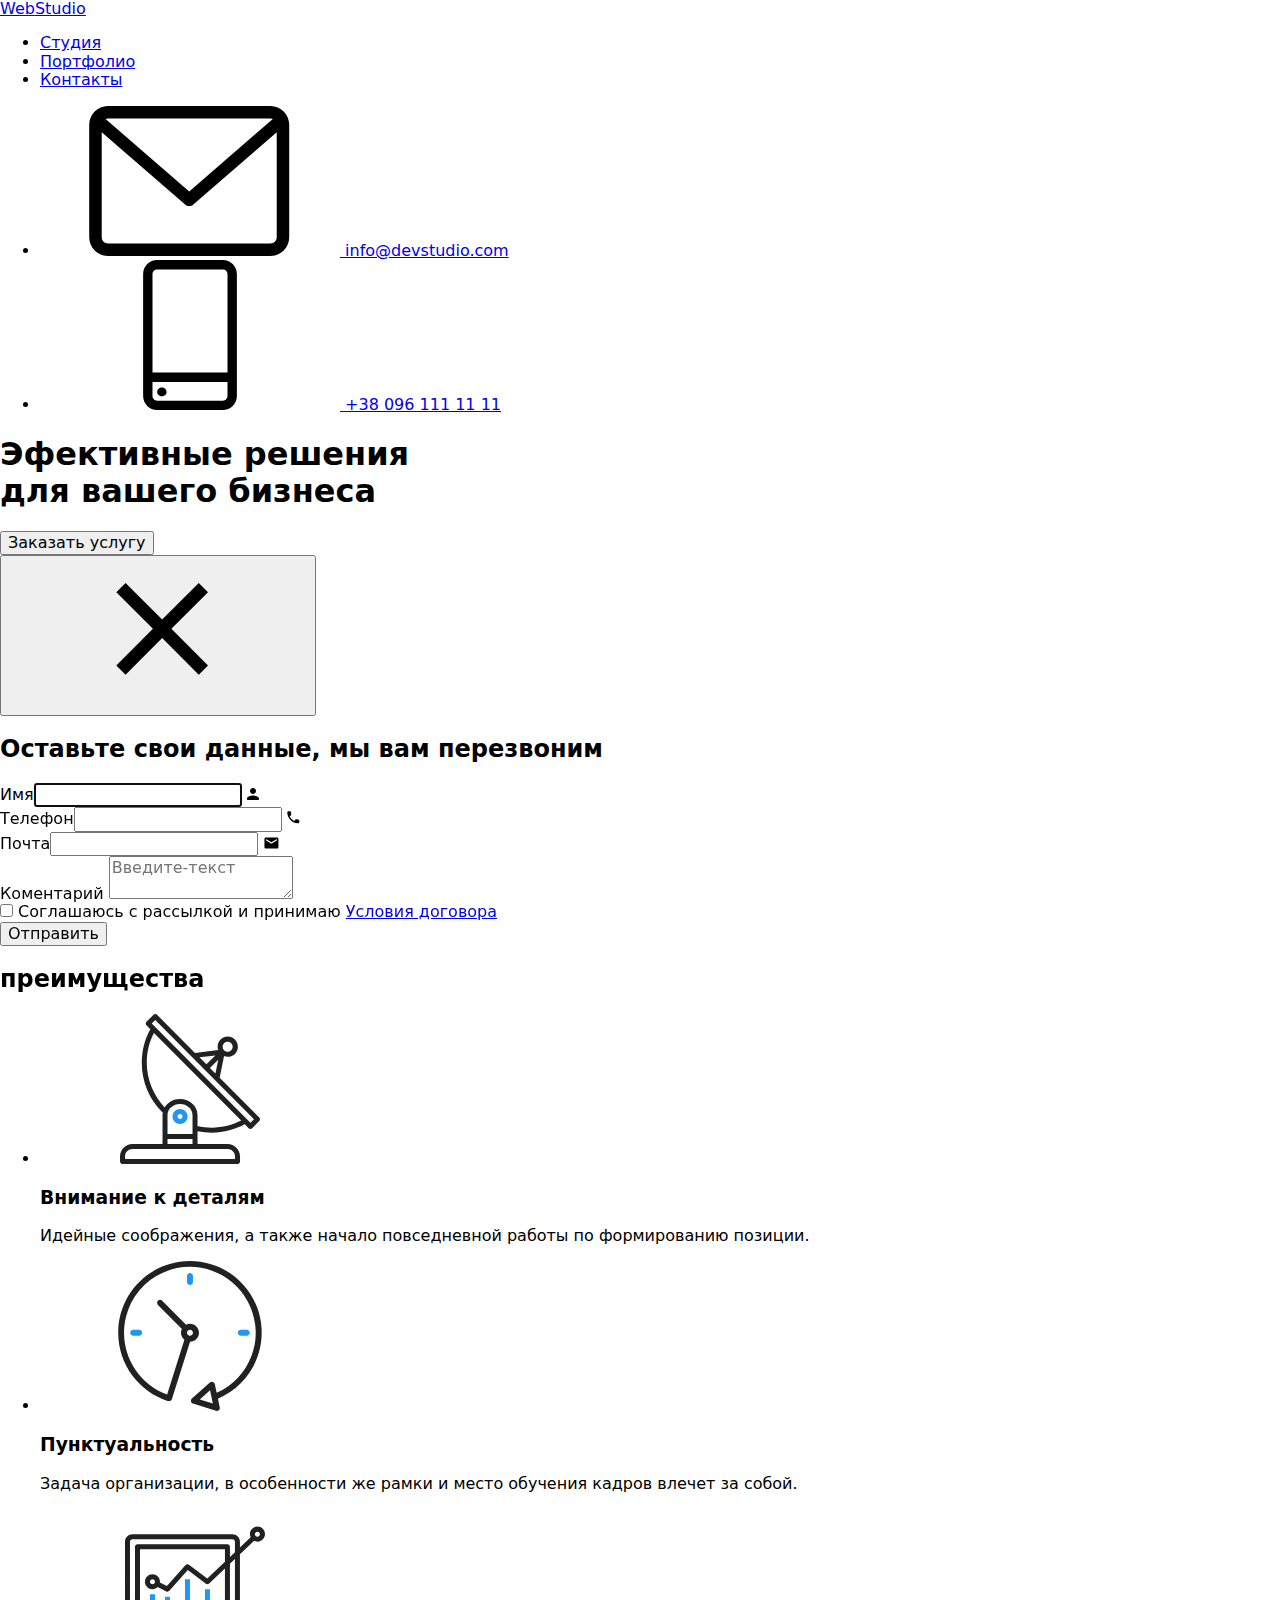
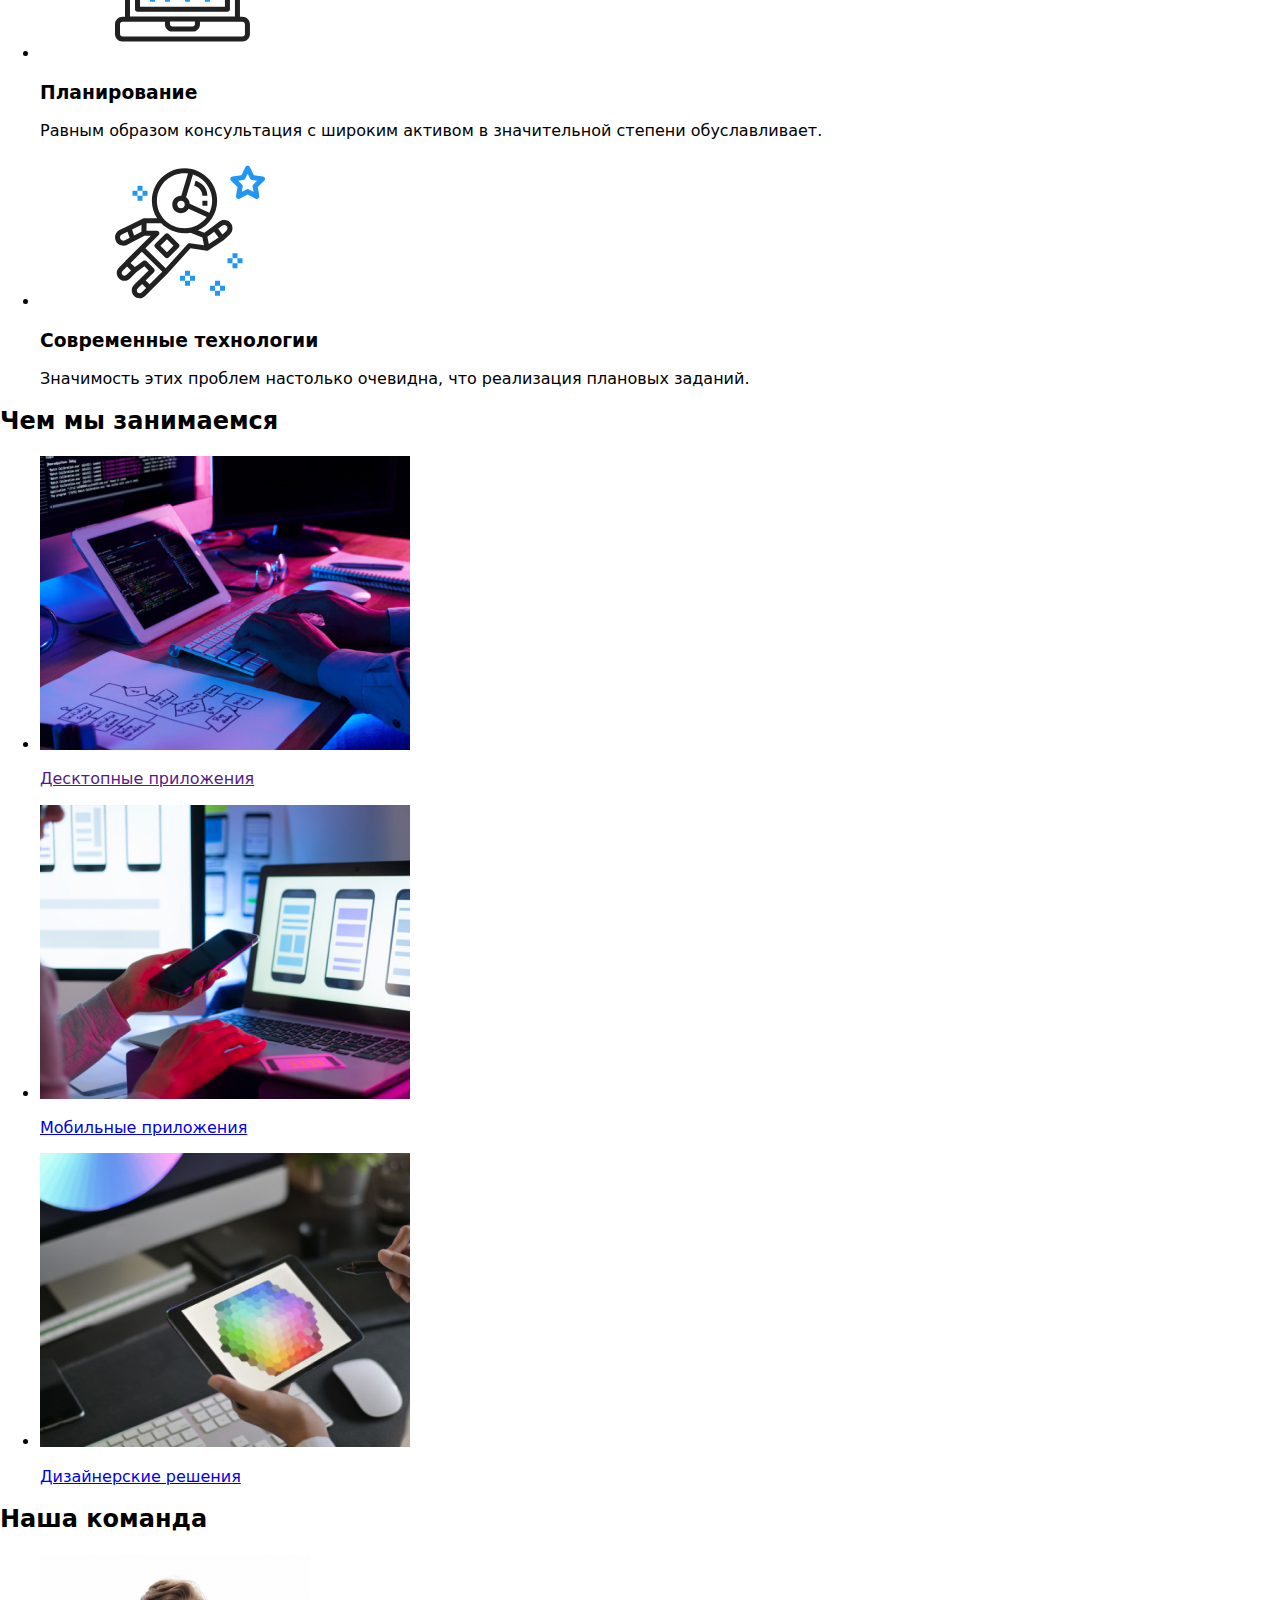
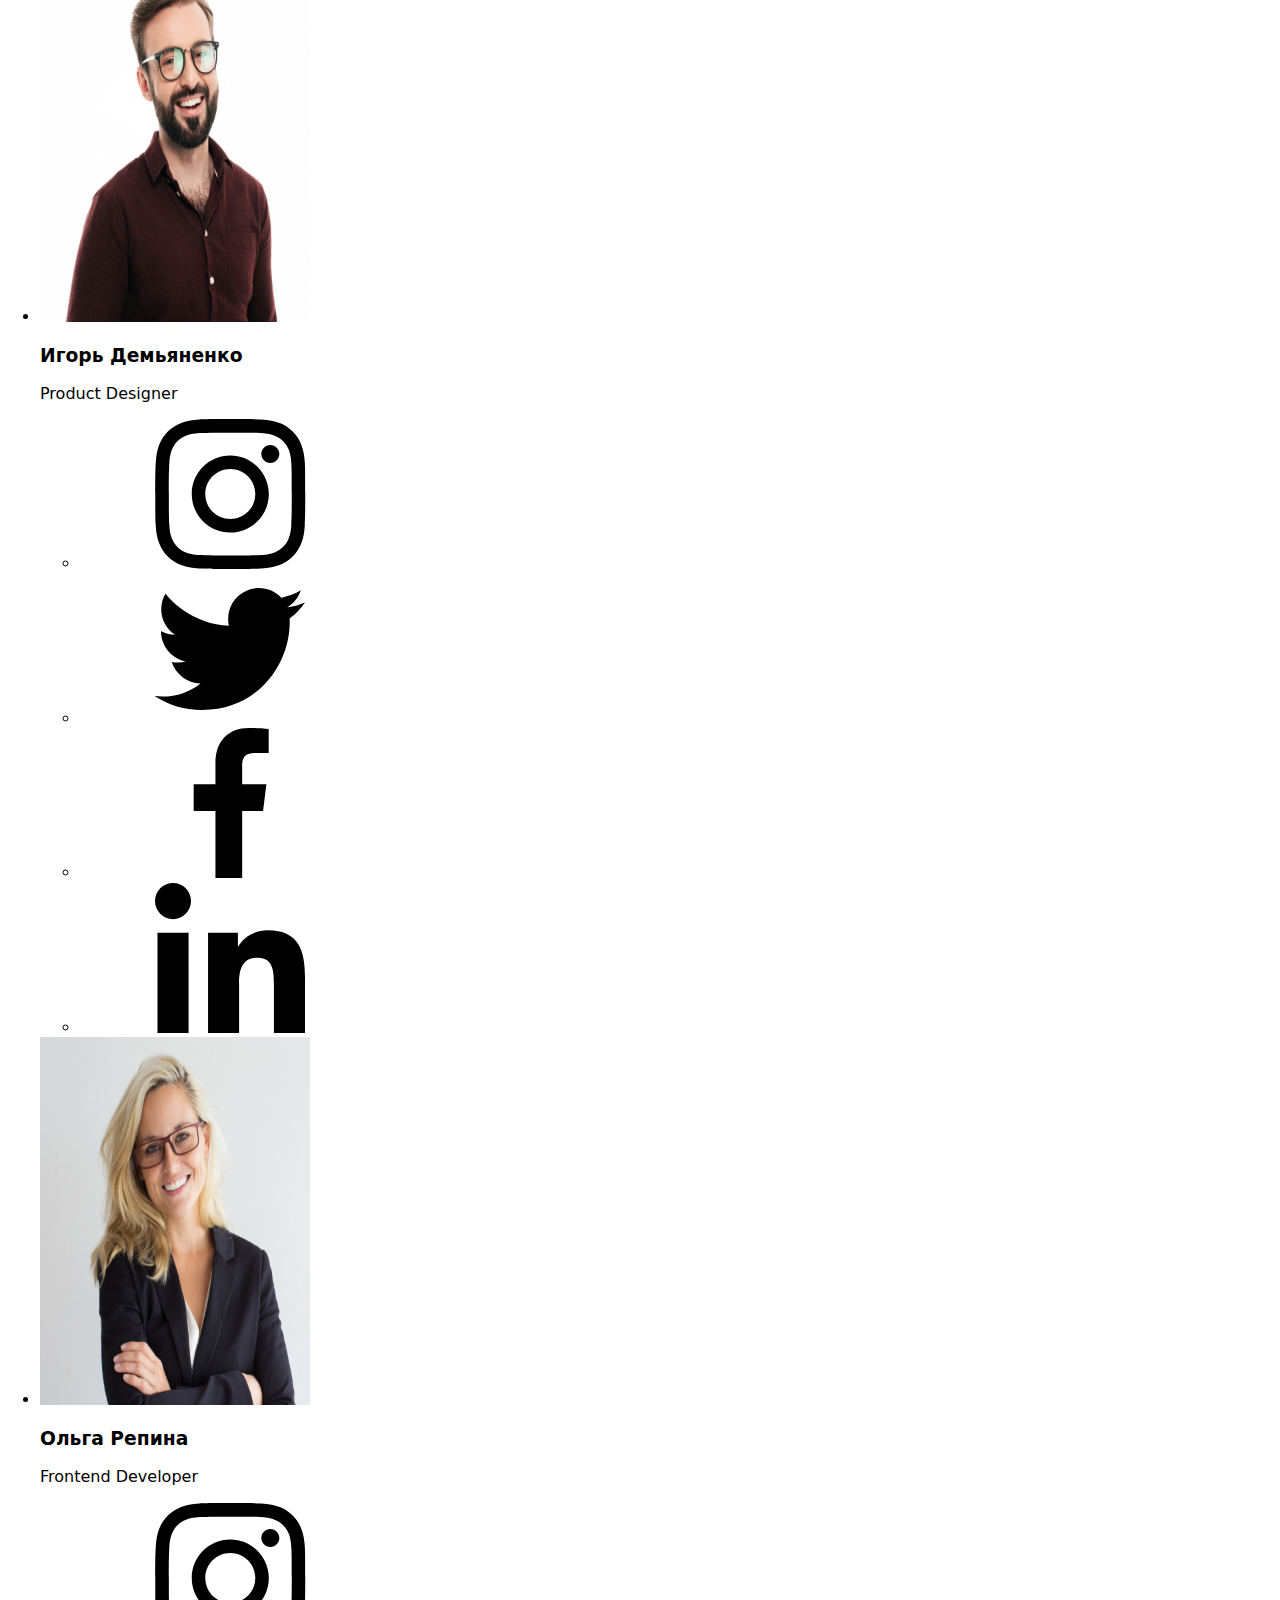
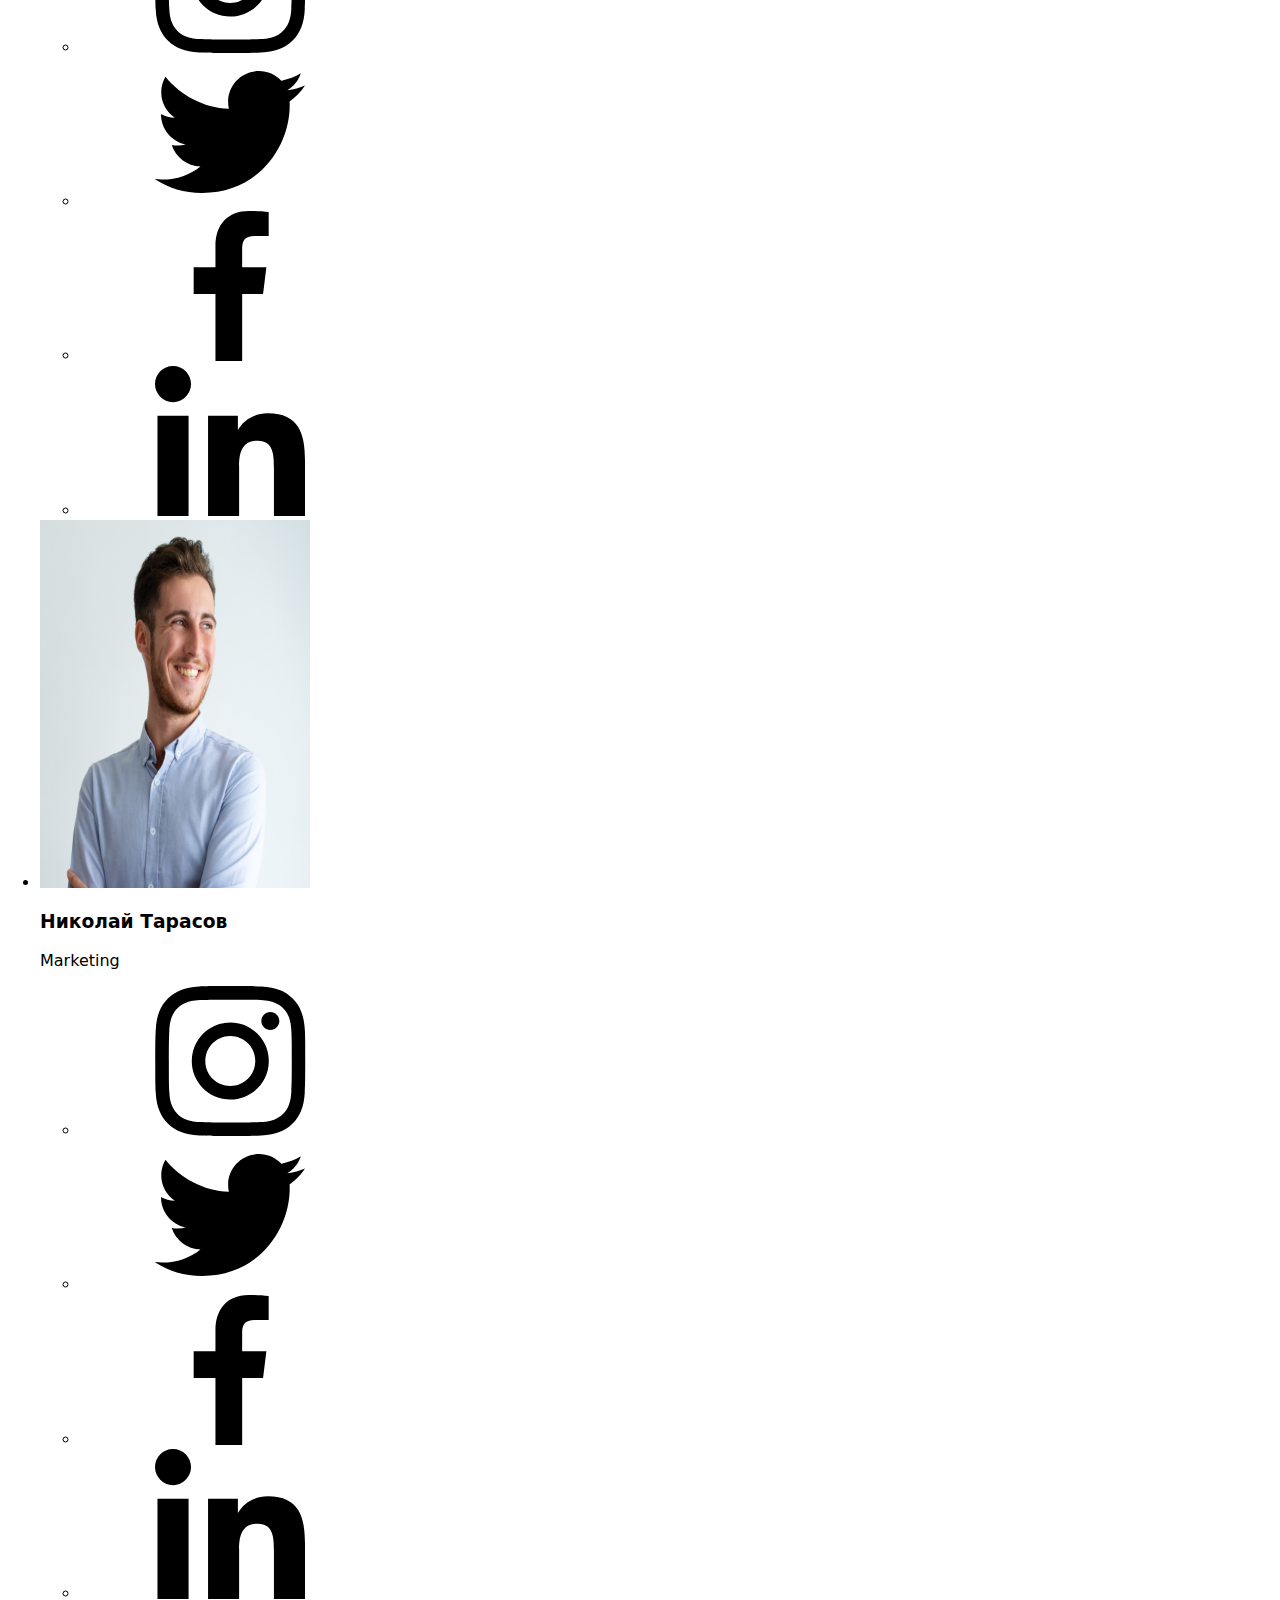
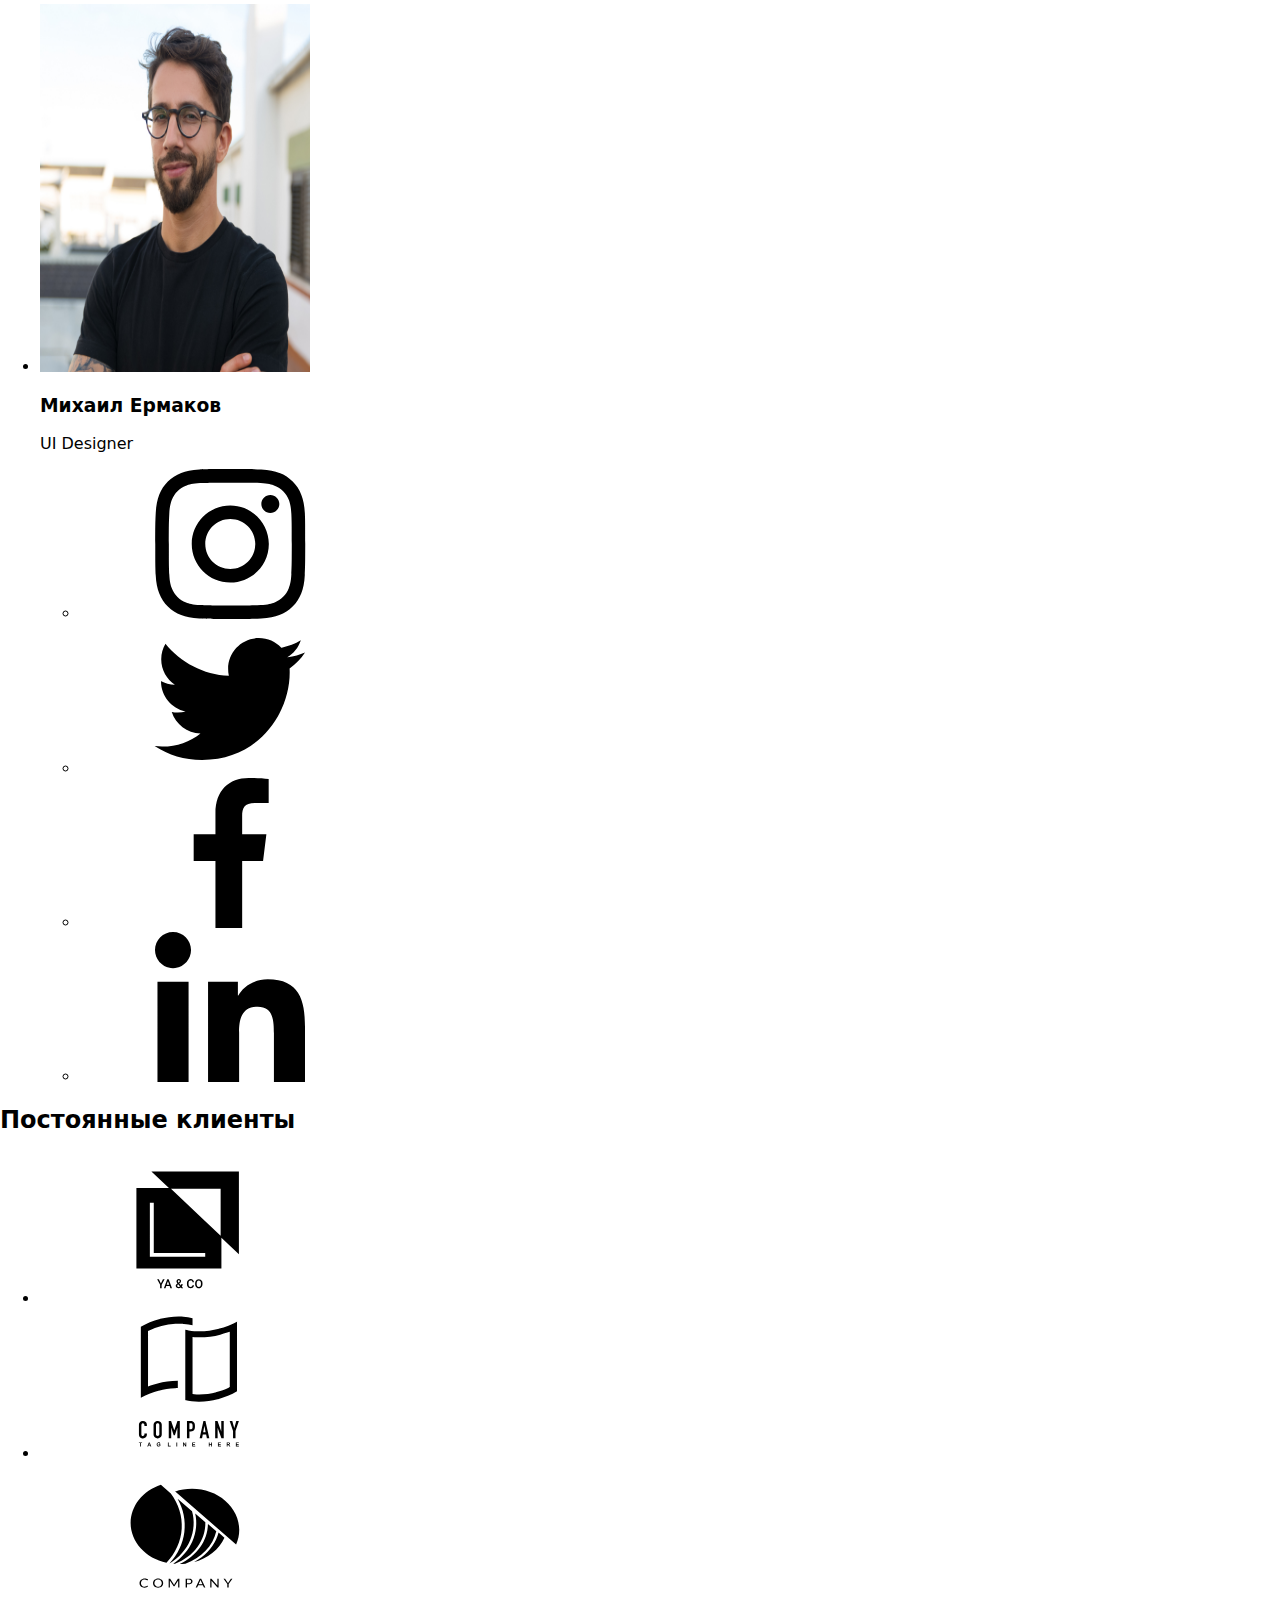
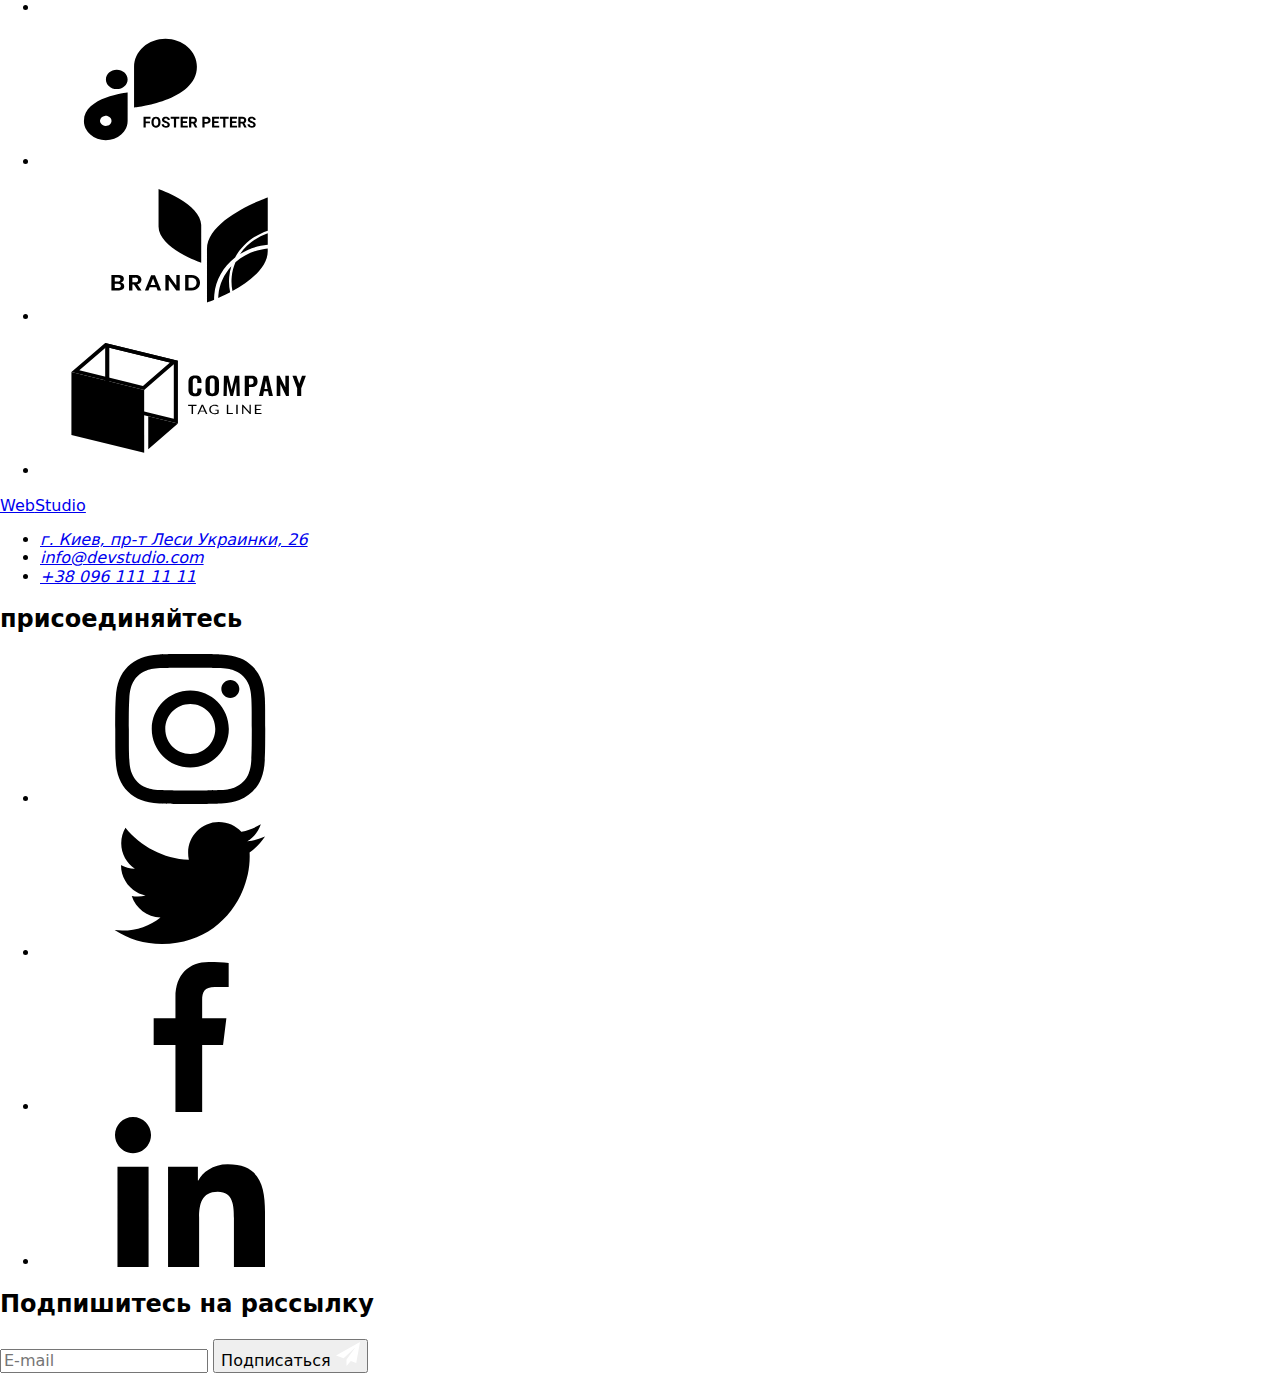
==== index.html @ 93afac83 "1" ====
<!DOCTYPE html>
<html lang="ru">
  <head>
    <meta charset="UTF-8" />
    <meta http-equiv="X-UA-Compatible" content="IE=edge" />
    <meta name="viewport" content="width=device-width, initial-scale=1.0" />
    <title>Document</title>
    <link rel="stylesheet" href="./Normalize/modern-normalize.css" />
    <link rel="preconnect" href="https://fonts.googleapis.com" />
    <link rel="preconnect" href="https://fonts.gstatic.com" crossorigin />
    <link
      href="https://fonts.googleapis.com/css2?family=Raleway&family=Roboto:wght@400;500;700;900&display=swap"
      rel="stylesheet"
    />
    <link rel="preconnect" href="https://fonts.googleapis.com" />
    <link rel="preconnect" href="https://fonts.gstatic.com" crossorigin />
    <link
      href="https://fonts.googleapis.com/css2?family=Raleway:wght@700&display=swap"
      rel="stylesheet"
    />
    <link rel="stylesheet" href="./CSS/nain.css" />
  </head>
  <body class="body">
    <!--golova-->
    <header class="header">
      <div class="container-header">
        <nav class="navigation">
          <a class="logo" href="index.html"
            ><span class="web_color">Web</span
            ><span class="web-color-a">Studio</span></a
          >
         
          <ul class="navig_sait list">
            <li class="head border-a"><a href="./index.html" class="navig-sait current">Студия</a></li>
            <li class="head "><a href="./portfolio.html" class="navig-sait">Портфолио</a></li>
            <li class="head"><a href="#" class="navig-sait">Контакты</a></li>
          </ul>
        
          <ul class="contakts list">
            <div class="mail-phone">
            <li class="contakt">
              <a  href="info@devstudio.com">
                <svg class="head-svg-mail">
                  <use href="./image/symbol-defs-phone-mail.svg#icon-envelope"></use>
                </svg>
                info@devstudio.com</a>
            </li></div>
            <div class="mail-phone">
              <li class="contakt">
              <a href=":tel:+380961111111">
                <svg class="head-svg-phone">
                  <use href="./image/symbol-defs-phone-mail.svg#icon-smartphone"></use>
                </svg>
                +38 096 111 11 11</a>
            </li></div>
          </ul>
        </nav>
      </div>
    </header>
    <main>
      <!--секция с фоновым рисунком-->
      <div class="section-hero">
        <section class="name backraund-image">
          <div class="container-name">
            <h1 class="name_title">
              Эфективные решения <br />
              для вашего бизнеса
            </h1>
            <button data-modal-open class="button" type="button">Заказать услугу</button>
          </div>
          <div class="backdrop is-hidden" data-modal>
            <div class="modal containre-backdrop">
              <button data-modal-close type="button-closet" class="button-closet">
              <svg class="closet-svg">
                <use href="./image/symbol-defs-closet.svg#icon-close"></use>
              </svg></button>
                            <!-- Модальное окно -->
              <div class="modal-div">
                <h2 class="modal-h2">Оставьте свои данные, мы вам перезвоним</h2>
             
                <form autocomplete="on">
                

                <div class="form-grup-name">
                  <label class="modal-name" 
               > <span class="span-label" >Имя</span><input  type="text" 
               class="input-modal"
               name="name" 
                            placeholder=" " 
                               autofocus>
                <svg class="maodal-svg" width="12px" height="12px">
                  <use href="./image/symbol-defs-modal.svg#icon-name"></use>
                </svg></label>
               
              </div>
                            
               <div class="form-grup-phone">
                 <label class="modal-name" 
              > <span class="span-label" >Телефон</span><input  type="tel"
              class="input-modal"
                             name="telephone"
               id="tel" placeholder=" ">
               <svg class="maodal-svg" width="13px" height="13px">
                 <use href="./image/symbol-defs-modal.svg#icon-phone"></use>
               </svg>         </label>
              
              
              </div>

               <div class="form-grup-mail">
                 <label class="modal-name"
                > <span class="span-label" >Почта</span><input  type="email" name="mail" 
                   class="input-modal"
                 id="mail" placeholder="">
                 <svg class="maodal-svg" width="15px" height="12px">
                <use href="./image/symbol-defs-modal.svg#icon-mail"></use>
                </svg></label>
                             </div>

               <div class="form-group-coments">
                 <label class="modal-name" 
               for="coment"> <span class="span-label" >Коментарий</span></label>
                <textarea name="coment"class="input-modal-coment"id="coment"placeholder="Введите-текст"></textarea></div></div>

               <div class="form-grup-checkbox"> 
                <label class="modal-name-checkbox rel" 
                for="politika">
                <input class="checkbox-modal" type="checkbox" 
                name="" id="politika">
                Соглашаюсь с рассылкой и принимаю
                <a href="#"><Span class="contract"> Условия договора</Span> </a>
                <span class="span-checkbox"></span>
              </label>
              </div>

               <button class="modal-button-send-form" type="submit">Отправить</button>
              </form></div>
            </div>
          </div>
        </section>
      </div>
      <!--преимущиства-->
      <section class="section">
        <div class="container-benefits">
          <h2 class="hide">преимущества</h2>
          <!--скрыть заголовок-->
          <ul class="Benefits-list list">
            <li class="list-benefits">
              <div class="benefits-list-div">
                <svg class="benefits-list-div-svg">
                  <use href="./image/symbol-defs-best.svg#icon-antenna" ></use>
                </svg>
              </div>
              <h3 class="title">Внимание к деталям</h3>
              <p class="benefits-clarification">
                Идейные соображения, а также начало повседневной работы по
                формированию позиции.
              </p>
            </li>
            <li class="list-benefits">
              <div class="benefits-list-div">
                <svg class="benefits-list-div-svg">
                  <use href="./image/symbol-defs-best.svg#icon-clock" ></use>
                </svg>
              </div>
              <h3 class="title">Пунктуальность</h3>
              <p class="benefits-clarification">
                Задача организации, в особенности же рамки и место обучения
                кадров влечет за собой.
              </p>
            </li>
            <li class="list-benefits">
              <div class="benefits-list-div">
                <svg class="benefits-list-div-svg">
                  <use href="./image/symbol-defs-best.svg#icon-diagram" ></use>
                </svg>
              </div>
              <h3 class="title">Планирование</h3>
              <p class="benefits-clarification">
                Равным образом консультация с широким активом в значительной
                степени обуславливает.
              </p>
            </li>
            <li class="list-benefits">
              <div class="benefits-list-div">
                <svg class="benefits-list-div-svg">
                  <use class="image-top" href="./image/symbol-defs-best.svg#icon-astronaut" ></use>
                </svg>
              </div>
              <h3 class="title">Современные технологии</h3>
              <p class="benefits-clarification">
                Значимость этих проблем настолько очевидна, что реализация
                плановых заданий.
              </p>
            </li>
          </ul>
        </div>
      </section>
      <!--чем занимаются-->
      <section class="section-container-what-we-do centr">
        <div class="container-what-we-do">
          <h2 class="what-we-do">Чем мы занимаемся</h2>
          <ul class="image-first-page list">
            <li class="img-first">
              <a class="texte-of-image-work" href=""
                >
                <div class="div-text-image"><img
                  src="./img/1.jpg"
                  alt="на столе с ноутбуком и планшетом идет разработка кода"
                  width="370"
                  height="294"
              /></div> 
              <div class="text-of-image-work-p">
            <p class="text">Десктопные приложения</p>
          </div>
        </a>
            </li>
            <li class="img-first">
              <a class="texte-of-image-work" href="#">
                <div class="div-text-image"><img
                  src="./img/2.jpg"
                  alt="смартфон в руках на фоне ноутбука и телевизора"
                  width="370"
                  height="294"
              /></div>
              <div class="text-of-image-work-p">
            <p class="text">Мобильные приложения</p>
          </div>
          </a>
            </li>
            <li class="img-first">
              <a class="texte-of-image-work" href="#"
                >
                <div class="div-text-image">
                <img
                  src="./img/3.jpg"
                  alt="геометорическая фигура на экране планшета в руках"
                  width="370"
                  height="294"
              /></div>
              <div class="text-of-image-work-p">
            <p class="text">Дизайнерские решения</p>
          </div></a>
            </li>
          </ul>
        </div>
      </section>
      <!-- работники-->
      <section class="section-comand">
        <div class="container-comand">
          <h2 class="xectoin_title">Наша команда</h2>
          <ul class="comand list centr">
            <li class="comand-info">
              <img
                class="photo-comand"
                src="img/img-3.jpg"
                alt="Игорь Демьяненко"
                width="270"
                height="368"
              />
              <div class="spetifikation-komand">
                <h3 class="name-command">Игорь Демьяненко</h3>
                <p lang="en" class="spetikatoon-comand">Product Designer</p>
                <ul class="kontakt-comand-list">
                  <li class="kontakt-comand-list-item">
                    <a class="kontakt-comand-list-item-a" target="blanc" rel="noopener nofollow" href="https://www.instagram.com/?hl=ru">
                      <svg class="kontakt-comand-list-item-a-svg">
                        <use href="./image/symbol-defs-kontakts.svg#icon-instagram"></use>
                      </svg>
                    </a>
                  </li>
                  <li class="kontakt-comand-list-item">
                    <a class="kontakt-comand-list-item-a" target="blanc" rel="noopener nofollow" href="https://twitter.com/?lang=ru">
                      <svg class="kontakt-comand-list-item-a-svg">
                        <use href="./image/symbol-defs-kontakts.svg#icon-twitter"></use>
                      </svg>
                    </a>
                  </li>
                  <li class="kontakt-comand-list-item">
                    <a class="kontakt-comand-list-item-a" target="blanc" rel="noopener nofollow" href="https://www.facebook.com/">
                      <svg class="kontakt-comand-list-item-a-svg">
                        <use href="./image/symbol-defs-kontakts.svg#icon-facebook"></use>
                      </svg>
                    </a>
                  </li>
                  <li class="kontakt-comand-list-item">
                    <a class="kontakt-comand-list-item-a" target="blanc" rel="noopener nofollow" href="https://ru.linkedin.com/">
                      <svg class="kontakt-comand-list-item-a-svg">
                        <use href="./image/symbol-defs-kontakts.svg#icon-linkedin"></use>
                      </svg>
                    </a>
                  </li>
                  </ul>
              </div>
              </li>
            <li class="comand-info">
              <img
                class="photo-comand"
                src="img/img-2.jpg"
                alt="Ольга Репина"
                width="270"
                height="368"
              />
              <div class="spetifikation-komand">
                <h3 class="name-command">Ольга Репина</h3>
                <p lang="en" class="spetikatoon-comand">Frontend Developer</p>
                <ul class="kontakt-comand-list">
                  <li class="kontakt-comand-list-item">
                    <a class="kontakt-comand-list-item-a" target="blanc" rel="noopener nofollow" href="https://www.instagram.com/?hl=ru">
                      <svg class="kontakt-comand-list-item-a-svg">
                        <use href="./image/symbol-defs-kontakts.svg#icon-instagram"></use>
                      </svg>
                    </a>
                  </li>
                  <li class="kontakt-comand-list-item">
                    <a class="kontakt-comand-list-item-a" target="blanc" rel="noopener nofollow" href="https://twitter.com/?lang=ru">
                      <svg class="kontakt-comand-list-item-a-svg">
                        <use href="./image/symbol-defs-kontakts.svg#icon-twitter"></use>
                      </svg>
                    </a>
                  </li>
                  <li class="kontakt-comand-list-item">
                    <a class="kontakt-comand-list-item-a" target="blanc" rel="noopener nofollow" href="https://www.facebook.com/">
                      <svg class="kontakt-comand-list-item-a-svg">
                        <use href="./image/symbol-defs-kontakts.svg#icon-facebook"></use>
                      </svg>
                    </a>
                  </li>
                  <li class="kontakt-comand-list-item">
                    <a class="kontakt-comand-list-item-a" target="blanc" rel="noopener nofollow" href="https://ru.linkedin.com/">
                      <svg class="kontakt-comand-list-item-a-svg">
                        <use href="./image/symbol-defs-kontakts.svg#icon-linkedin"></use>
                      </svg>
                    </a>
                  </li>
                </ul>
              </div>
             </li>
            <li class="comand-info">
              <img
                class="photo-comand"
                src="img/img-1.jpg"
                alt="Николай Тарасов"
                width="270"
                height="368"
              />
              <div class="spetifikation-komand">
                <h3 class="name-command">Николай Тарасов</h3>
                <p lang="en" class="spetikatoon-comand">Marketing</p>
                <ul class="kontakt-comand-list">
                  <li class="kontakt-comand-list-item">
                    <a class="kontakt-comand-list-item-a" target="blanc" rel="noopener nofollow" href="https://www.instagram.com/?hl=ru">
                      <svg class="kontakt-comand-list-item-a-svg">
                        <use href="./image/symbol-defs-kontakts.svg#icon-instagram"></use>
                      </svg>
                    </a>
                  </li>
                  <li class="kontakt-comand-list-item">
                    <a class="kontakt-comand-list-item-a" target="blanc" rel="noopener nofollow" href="https://twitter.com/?lang=ru">
                      <svg class="kontakt-comand-list-item-a-svg">
                        <use href="./image/symbol-defs-kontakts.svg#icon-twitter"></use>
                      </svg>
                    </a>
                  </li>
                  <li class="kontakt-comand-list-item">
                    <a class="kontakt-comand-list-item-a" target="blanc" rel="noopener nofollow" href="https://www.facebook.com/">
                      <svg class="kontakt-comand-list-item-a-svg">
                        <use href="./image/symbol-defs-kontakts.svg#icon-facebook"></use>
                      </svg>
                    </a>
                  </li>
                  <li class="kontakt-comand-list-item">
                    <a class="kontakt-comand-list-item-a" target="blanc" rel="noopener nofollow" href="https://ru.linkedin.com/">
                      <svg class="kontakt-comand-list-item-a-svg">
                        <use href="./image/symbol-defs-kontakts.svg#icon-linkedin"></use>
                      </svg>
                    </a>
                  </li>
                </ul>
              </div>
                     </li>
            <li class="comand-info-a">
              <img
                class="photo-comand"
                src="img/img.jpg"
                alt="Михаил Ермаков"
                width="270"
                height="368"
              />
              <div class="spetifikation-komand">
                <h3 class="name-command">Михаил Ермаков</h3>
                <p lang="en" class="spetikatoon-comand">UI Designer</p>
                <ul class="kontakt-comand-list">
                  <li class="kontakt-comand-list-item">
                    <a class="kontakt-comand-list-item-a" target="blanc" rel="noopener nofollow" href="https://www.instagram.com/?hl=ru">
                      <svg class="kontakt-comand-list-item-a-svg">
                        <use href="./image/symbol-defs-kontakts.svg#icon-instagram"></use>
                      </svg>
                    </a>
                  </li>
                  <li class="kontakt-comand-list-item">
                    <a class="kontakt-comand-list-item-a" target="blanc" rel="noopener nofollow" href="https://twitter.com/?lang=ru">
                      <svg class="kontakt-comand-list-item-a-svg">
                        <use href="./image/symbol-defs-kontakts.svg#icon-twitter"></use>
                      </svg>
                    </a>
                  </li>
                  <li class="kontakt-comand-list-item">
                    <a class="kontakt-comand-list-item-a" target="blanc" rel="noopener nofollow" href="https://www.facebook.com/">
                      <svg class="kontakt-comand-list-item-a-svg">
                        <use href="./image/symbol-defs-kontakts.svg#icon-facebook"></use>
                      </svg>
                    </a>
                  </li>
                  <li class="kontakt-comand-list-item">
                    <a class="kontakt-comand-list-item-a" target="blanc" rel="noopener nofollow" href="https://ru.linkedin.com/">
                      <svg class="kontakt-comand-list-item-a-svg">
                        <use href="./image/symbol-defs-kontakts.svg#icon-linkedin"></use>
                      </svg>
                    </a>
                  </li>
                </ul>
              </div>
               </li>
          </ul>
        </div>
      </section>
      <section class="section-regular-customers">
        <div class="container-regular-customers">
        <h2 class="regular-customers">Постоянные клиенты</h2>
        <ul class="regular-customers-list">
          <li class="regular-customers-item">
            <a class="regular-customers-list-item-a" href="">
              <svg class="regular-customers-list-item-a-svg">
                <use href="./image/symbol-defs-clients.svg#icon-Logo-a"></use>
              </svg>
            </a>
          </li>
          <li class="regular-customers-item">
            <a class="regular-customers-list-item-a" href="">
              <svg class="regular-customers-list-item-a-svg">
                <use href="./image/symbol-defs-clients.svg#icon-Logo-b"></use>
              </svg>
            </a>
          </li>
          <li class="regular-customers-item">
            <a class="regular-customers-list-item-a" href="">
              <svg class="regular-customers-list-item-a-svg">
                <use href="./image/symbol-defs-clients.svg#icon-Logo-c"></use>
              </svg>
            </a>
          </li>
          <li class="regular-customers-item">
            <a class="regular-customers-list-item-a" href="">
              <svg class="regular-customers-list-item-a-svg">
                <use href="./image/symbol-defs-clients.svg#icon-Logo-d"></use>
              </svg>
            </a>
          </li>
          <li class="regular-customers-item">
            <a class="regular-customers-list-item-a" href="">
              <svg class="regular-customers-list-item-a-svg">
                <use href="./image/symbol-defs-clients.svg#icon-Logo-e"></use>
              </svg>
            </a>
          </li>
          <li class="regular-customers-item">
            <a class="regular-customers-list-item-a" href="">
              <svg class="regular-customers-list-item-a-svg">
                <use href="./image/symbol-defs-clients.svg#icon-Logo-f"></use>
              </svg>
            </a>
          </li>
        </ul>
        </div>
      </section>
    </main>
    <footer class="footer">
      <div class="container-footer">
      <div class="footer-adres">
        <a class="logo-fot" href="./index.html"
          ><span class="web_color">Web</span
          ><span class="web_color-b">Studio</span></a
        >
        <address class="adres-foot">
                    <ul class="footer-ul">
            <li class="adres-list">
              <a class="adress" href="г.Киев,пр-тЛесиУкраинки,26"
                >г. Киев, пр-т Леси Украинки, 26</a
              >
            </li>
            <li class="activ adres-list">
              <a class="mail" href="info@devstudio.com">info@devstudio.com</a>
            </li>
            <li class="activ">
              <a class="telephone" href=":tel:+380961111111"
                >+38 096 111 11 11</a
              >
            </li>
          </ul>
        </address>
      </div>
      <div class="social-network ">
        <h2 class="social-network-h2">присоединяйтесь</h2>
        <ul class="social-network-list">
          <li class="social-network-list-item">
            <a class="social-network-list-item-a" target="blanc" rel="noopener nofollow" href="https://www.instagram.com/?hl=ru">
              <svg class="social-network-list-item-svg">
                <use href="./image/symbol-defs-social-network-dark.svg#icon-instagram"></use>
              </svg>
            </a>
          </li>
          <li class="social-network-list-item">
            <a class="social-network-list-item-a" target="blanc" rel="noopener nofollow" href="https://twitter.com/?lang=ru">
              <svg class="social-network-list-item-svg">
                <use href="./image/symbol-defs-social-network-dark.svg#icon-twitter"></use>
              </svg>
            </a>
          </li>
          <li class="social-network-list-item">
            <a class="social-network-list-item-a" target="blanc" rel="noopener nofollow" href="https://www.facebook.com/">
              <svg class="social-network-list-item-svg">
                <use href="./image/symbol-defs-social-network-dark.svg#icon-facebook"></use>
              </svg>
            </a>
          </li>
          <li class="social-network-list-item">
            <a class="social-network-list-item-a" target="blanc" rel="noopener nofollow" href="https://ru.linkedin.com/">
              <svg class="social-network-list-item-svg">
                <use href="./image/symbol-defs-social-network-dark.svg#icon-linkedin"></use>
              </svg>
            </a>
          </li>
        </ul>
      </div>
      <div class="subscribe-to-the-newsletter">
        <h2 class="subscribe-to-the-newsletter-h2">Подпишитесь на рассылку</h2>
        <form  autocomplete="on"><input class="subscribe-to-the-newsletter-input" type="email" name="mail" id="mail" placeholder="E-mail">
          <label for="mail"> 
            <button class="subscribe-to-the-newsletter-button" type="button">Подписаться
             <svg class="subscribe-to-the-newsletter-svg" width="24px" height="24px">
               <use href="./image/symbol-defs-button-hover.svg#icon-icon-send-1"></use>
             </svg></button></label></form>
        
      </div>
        <!-- <ul class="social-network-list">
          <li class="social-network-iten">
            <button class="social-network-button">
              <svg class="social-network-svg" >
                <use href="./image/symbol-defs-social-network-dark.svg#icon-instagram"></use>
              </svg>
            </button>
          </li>
          <li class="social-network-iten">
            <button class="social-network-button">
              <svg class="social-network-svg ">
                <use href="./image/symbol-defs-social-network-dark.svg#icon-twitter"></use>
              </svg>
            </button>
          </li>
          <li class="social-network-iten">
            <button class="social-network-button">
              <svg class="social-network-svg ">
                <use href="./image/symbol-defs-social-network-dark.svg#icon-facebook"></use>
              </svg>
            </button>
          </li>
          <li class="social-network-iten">
            <button class="social-network-button">
              <svg class="social-network-svg ">
                <use href="./image/symbol-defs-social-network-dark.svg#icon-linkedin"></use>
              </svg>
            </button>
          </li>
        </ul> -->
      
    </div> </footer>
    <script src="./js/modal.js"></script>
  </body>
</html>
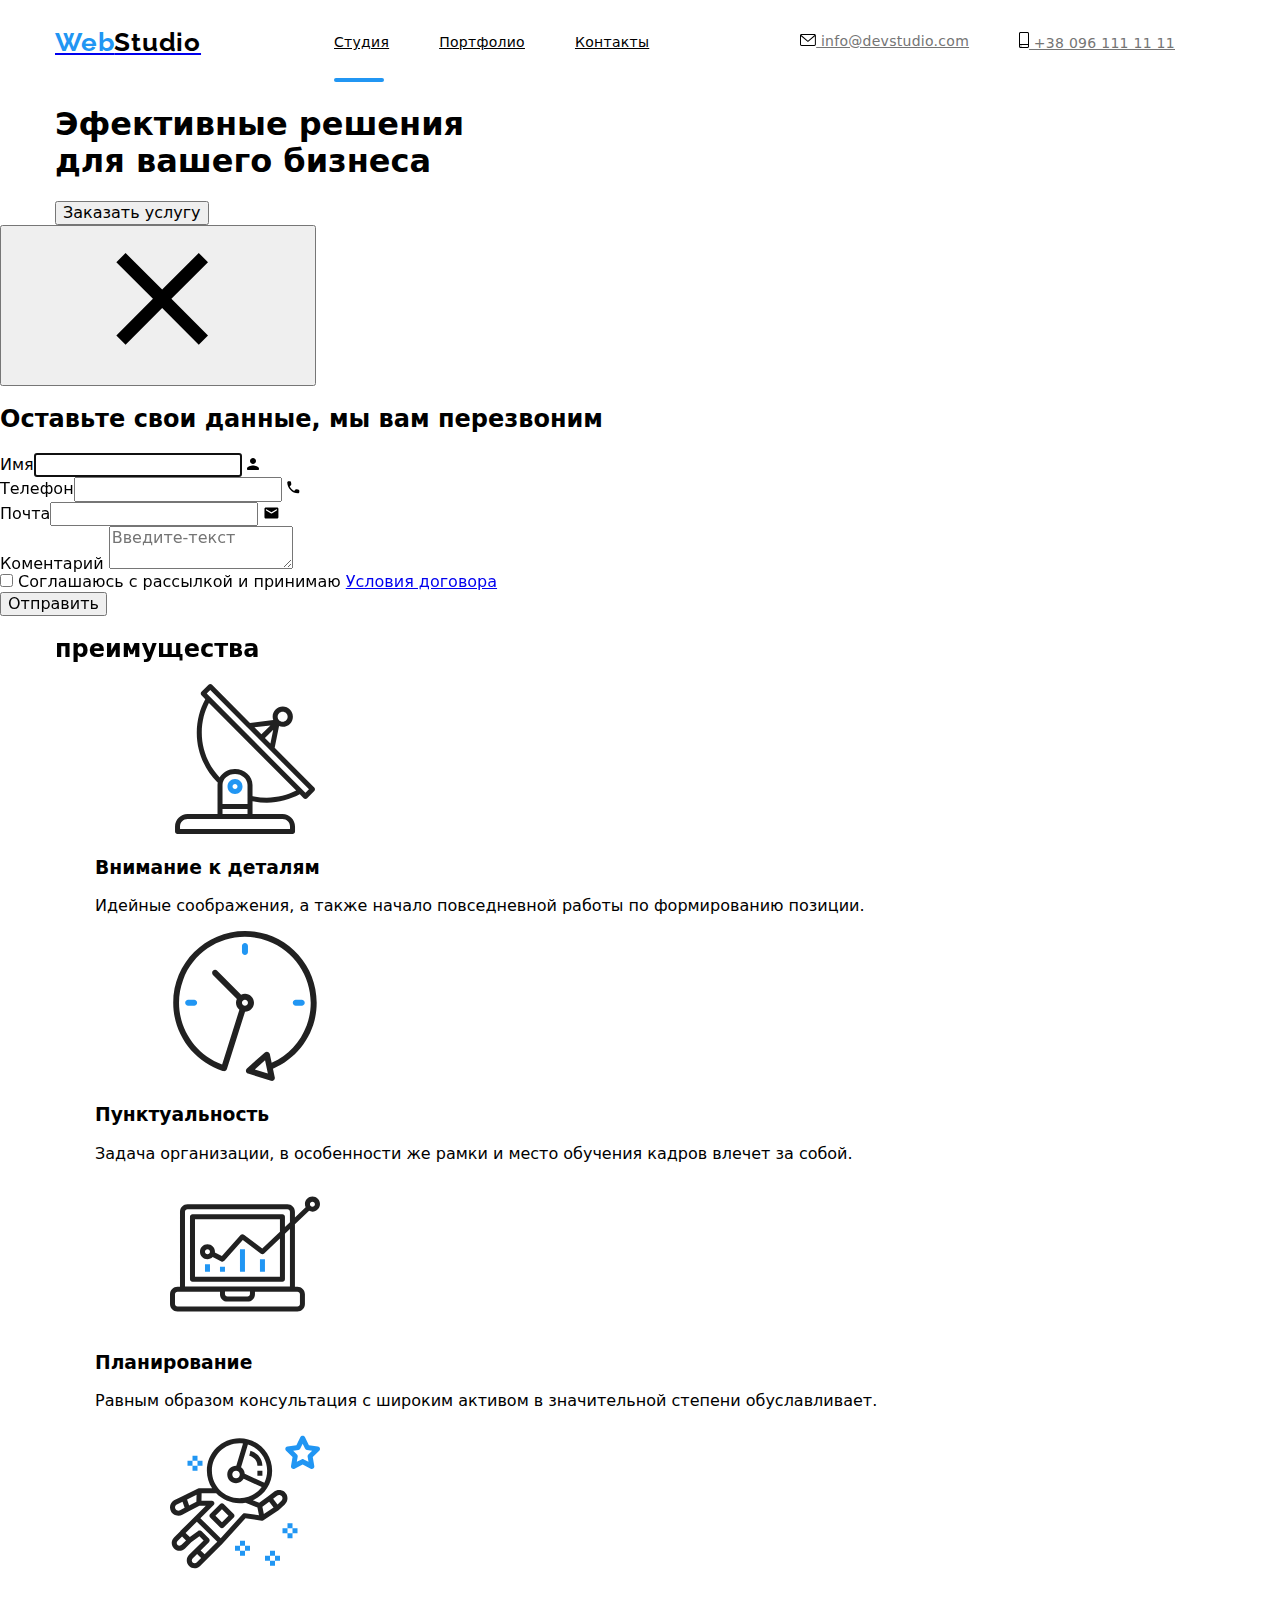
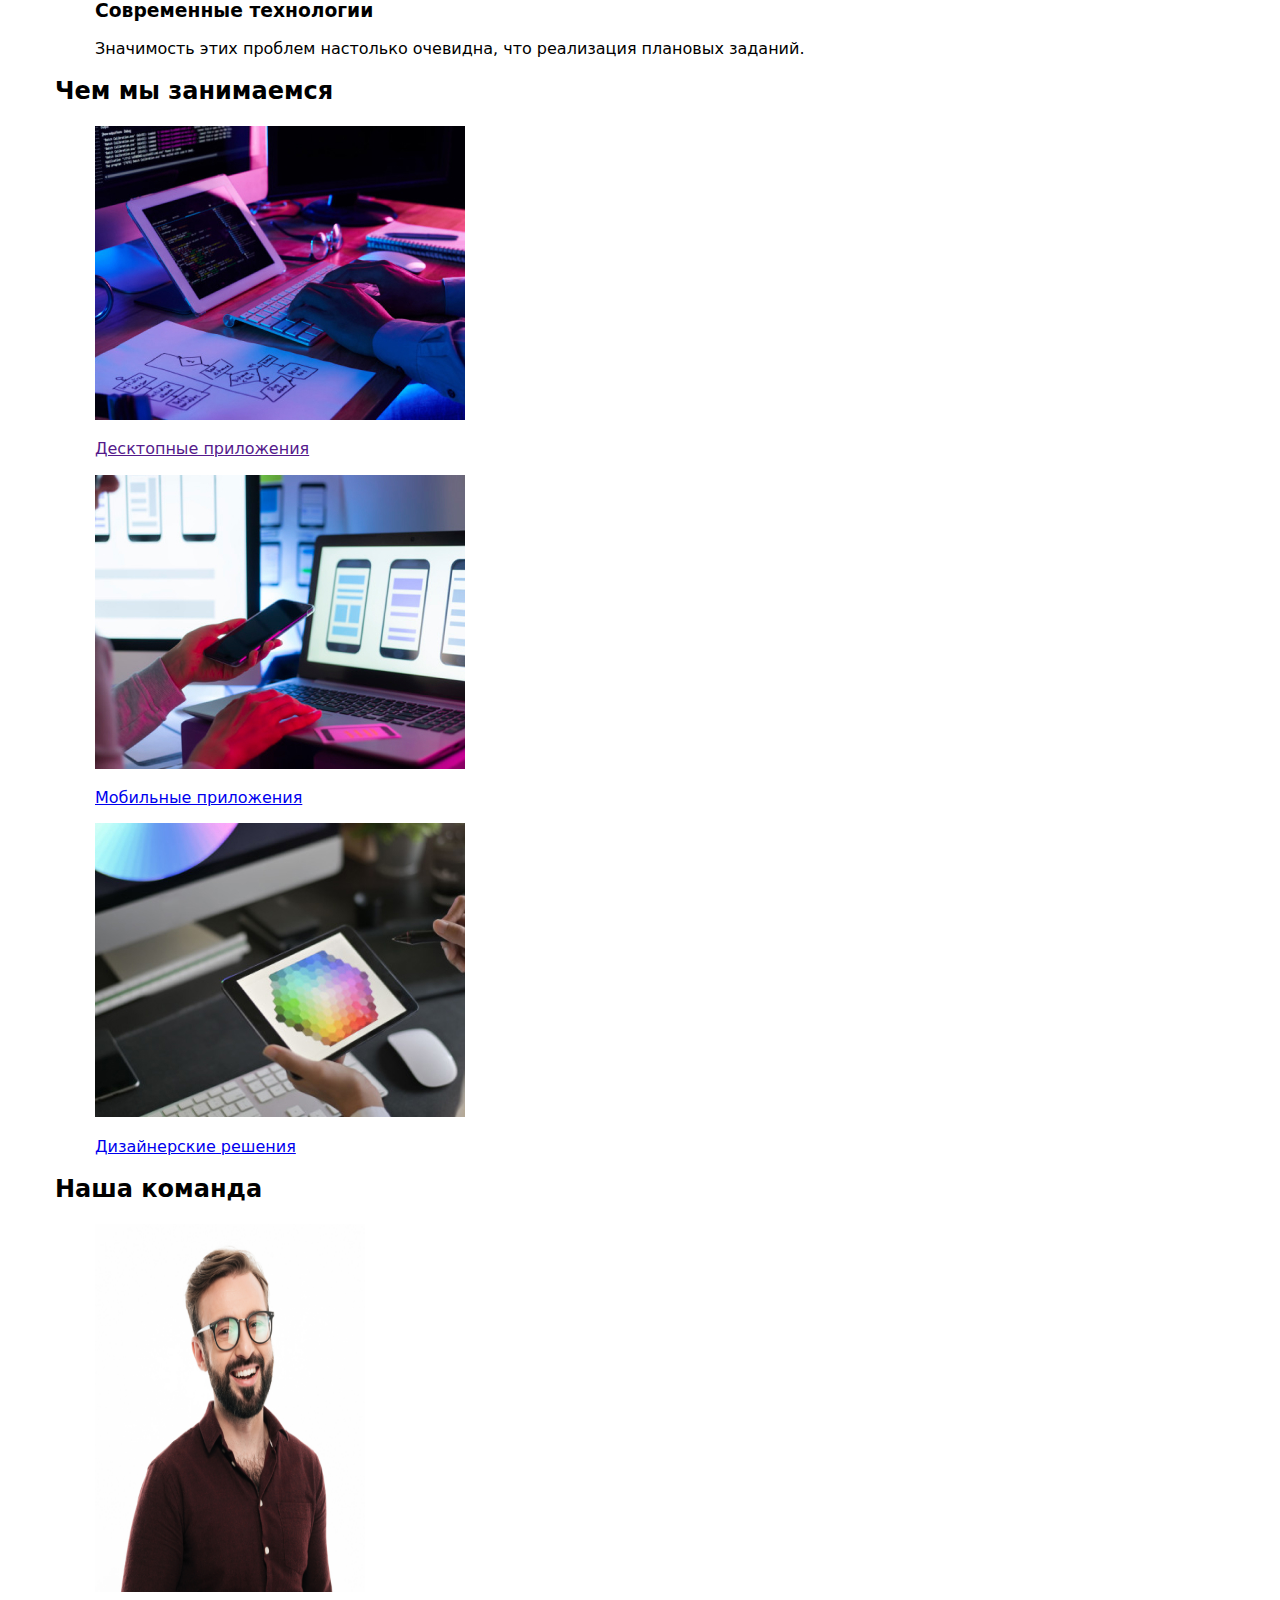
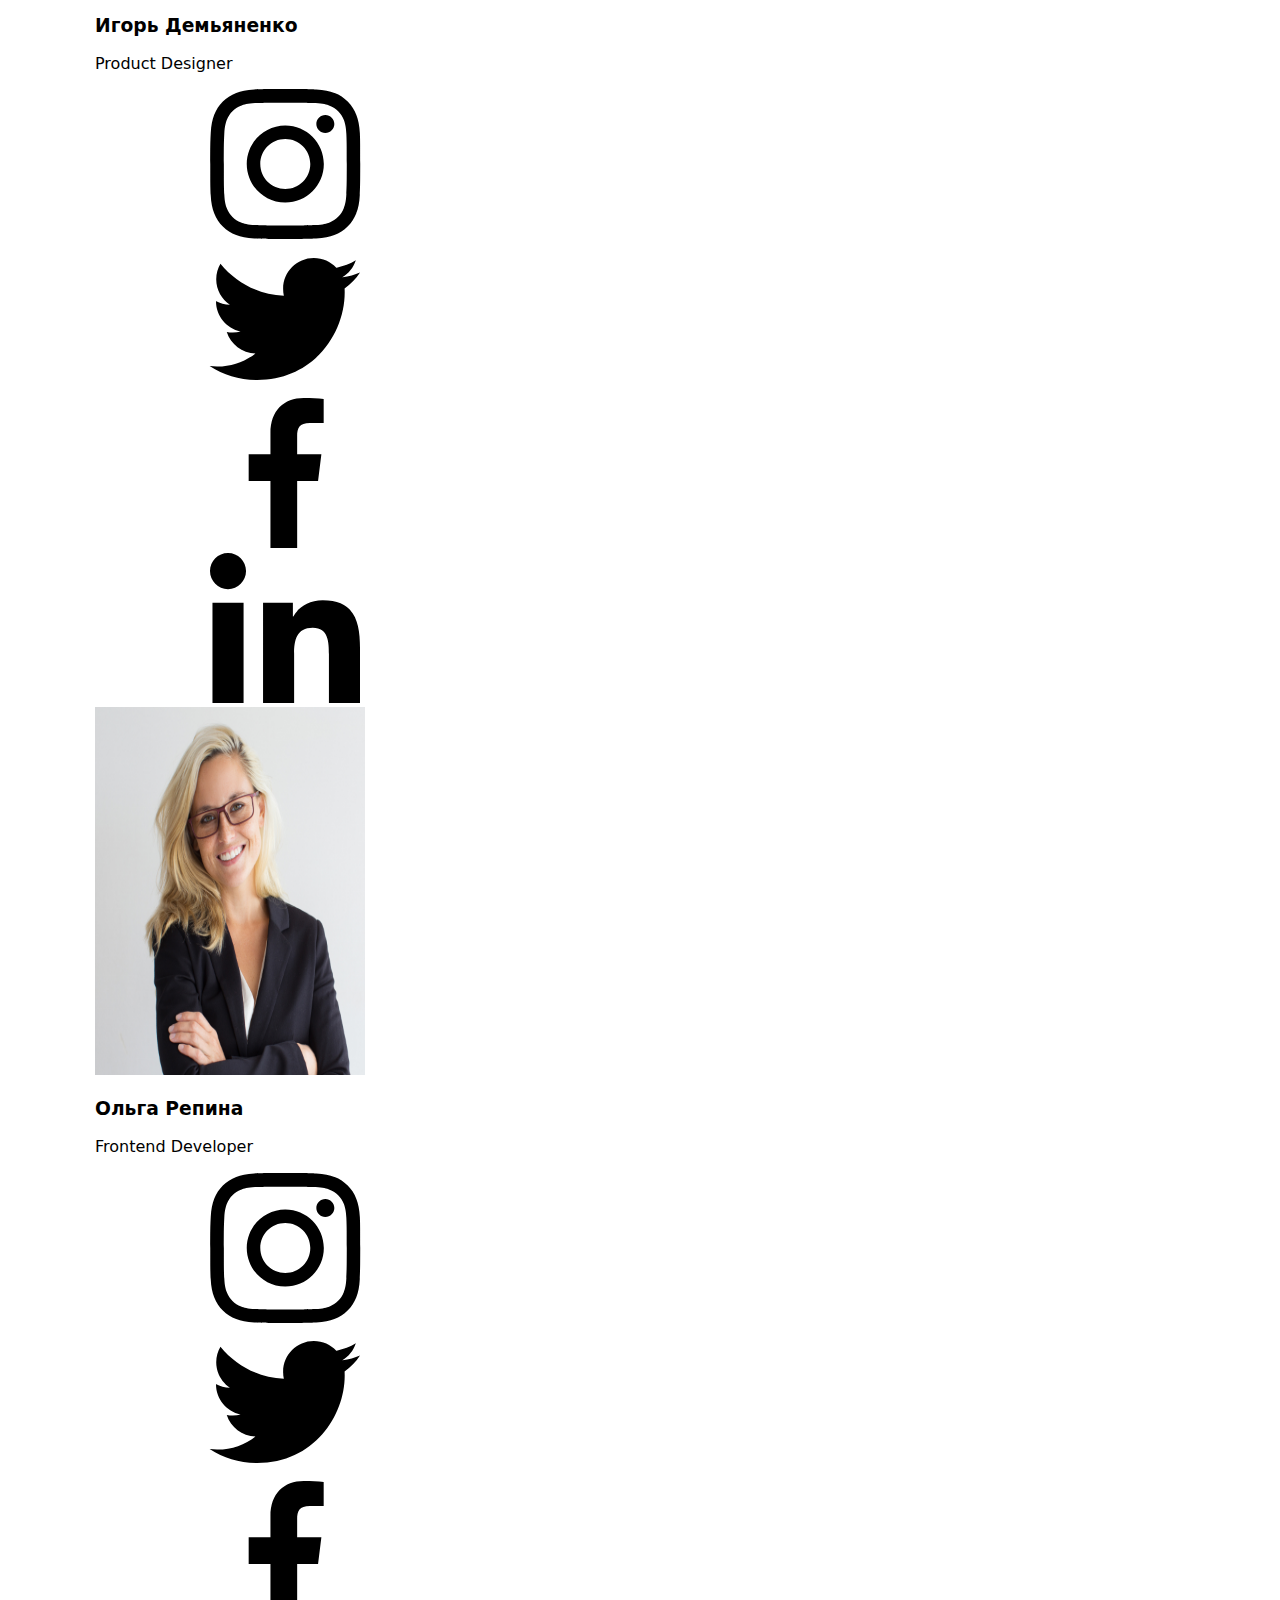
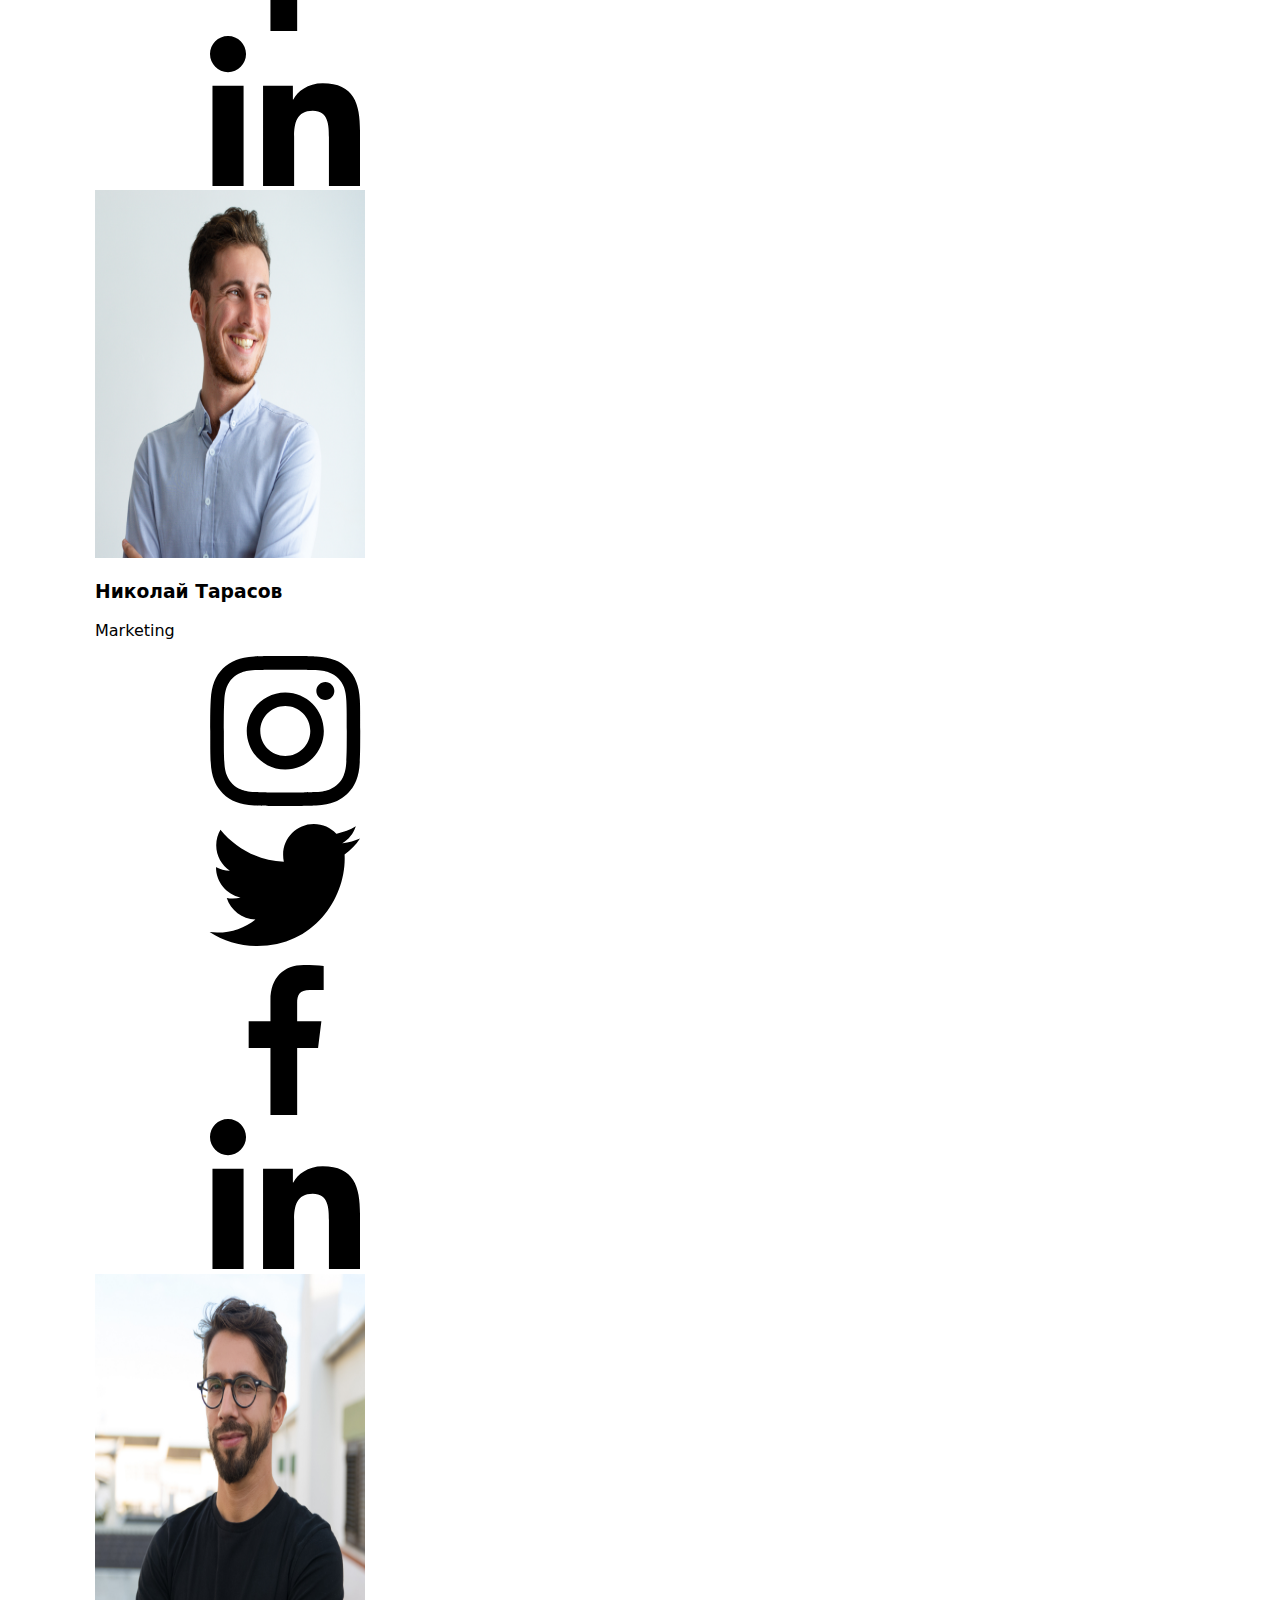
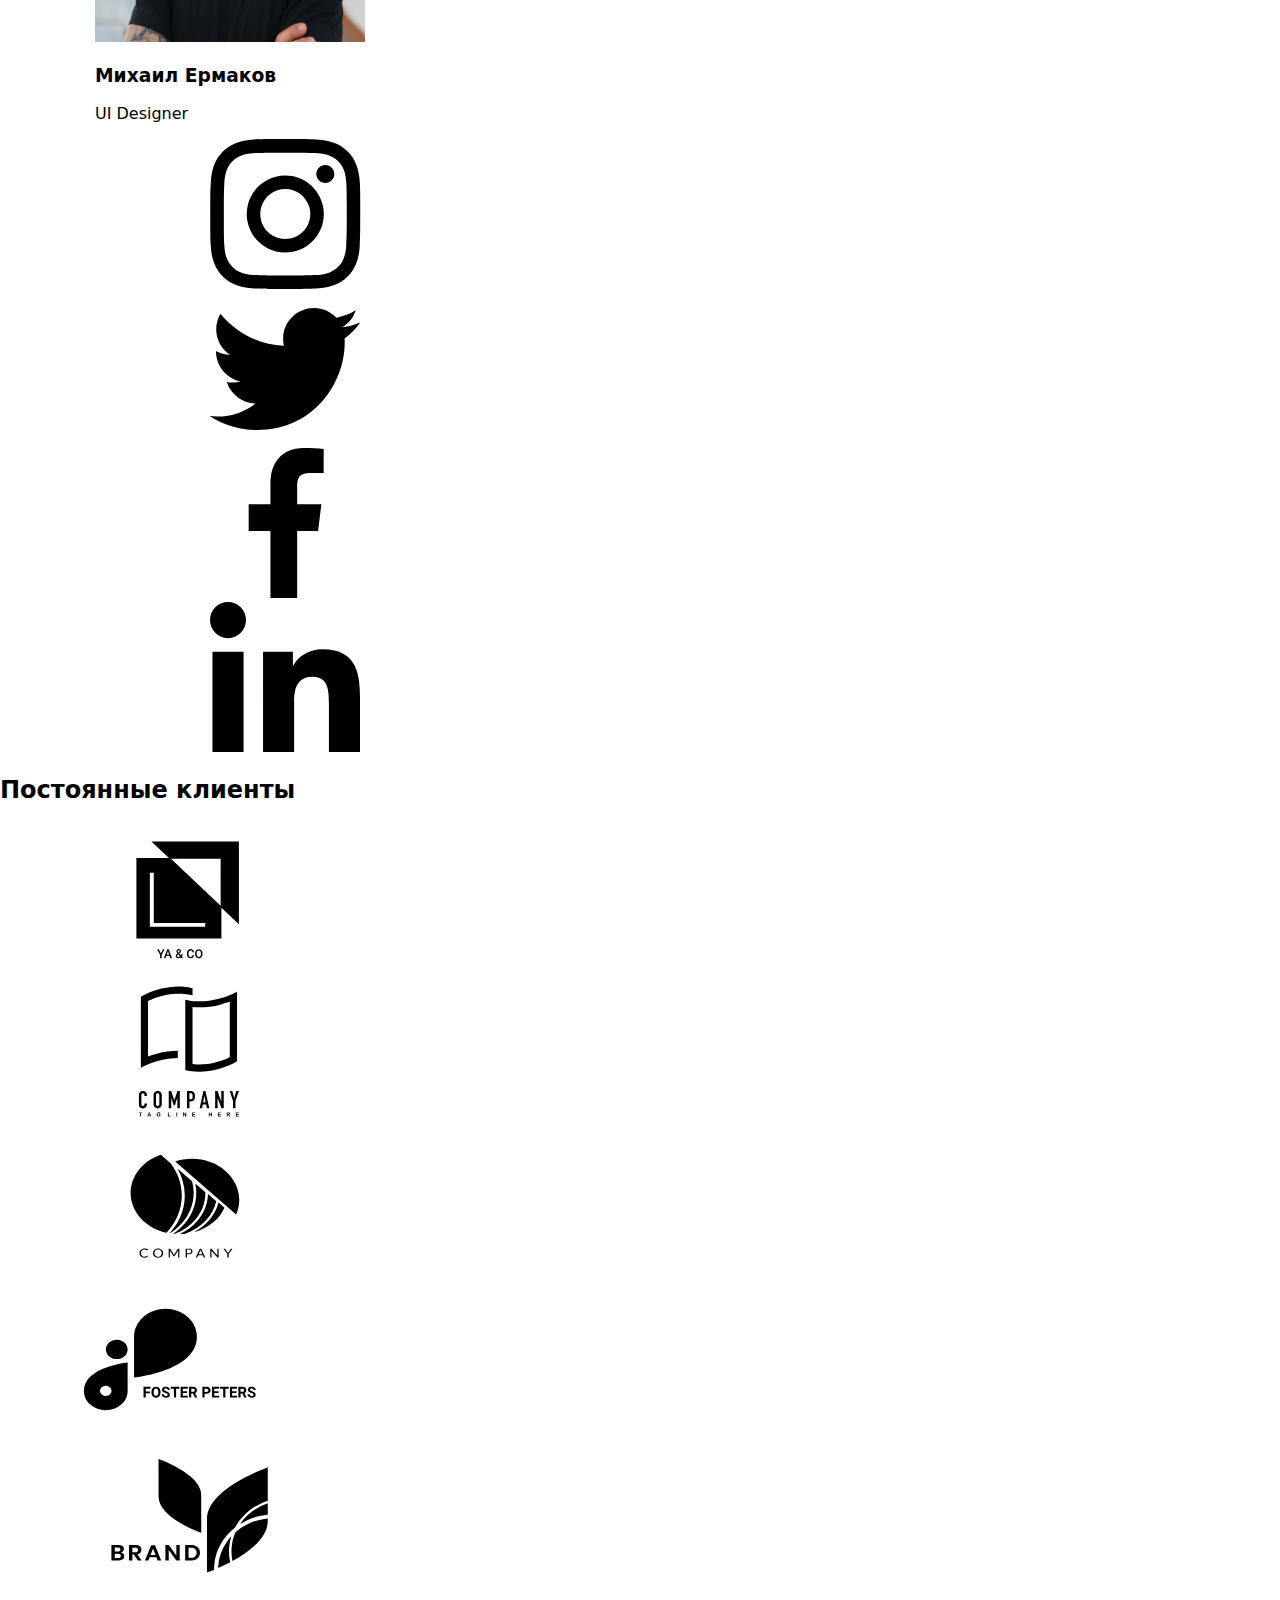
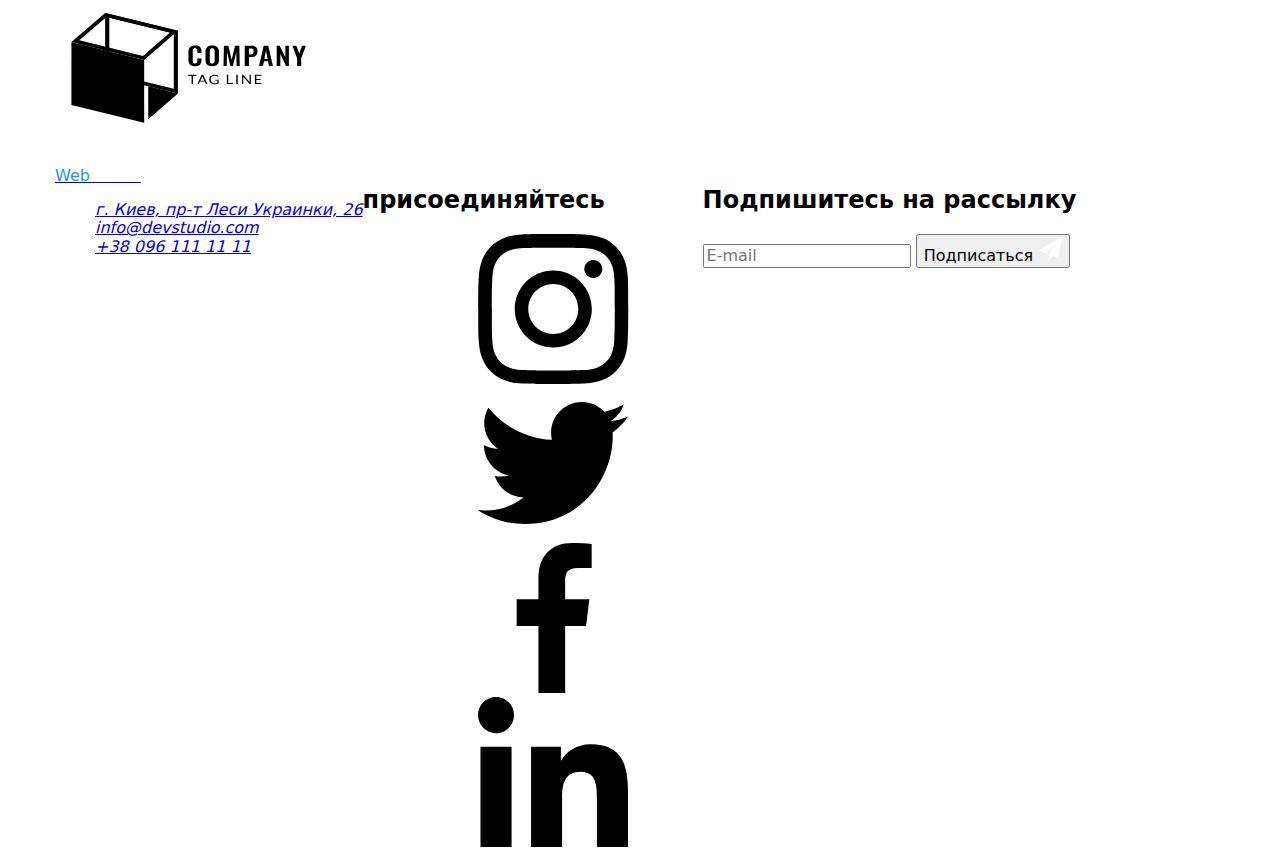
==== commit 624a4b08: "1" ====
--- a/index.html
+++ b/index.html
@@ -18,7 +18,7 @@
       href="https://fonts.googleapis.com/css2?family=Raleway:wght@700&display=swap"
       rel="stylesheet"
     />
-    <link rel="stylesheet" href="./CSS/nain.css" />
+    <link rel="stylesheet" href="./css/maim.min.css" />
   </head>
   <body class="body">
     <!--golova-->
--- a/css/maim.min.css
+++ b/css/maim.min.css
@@ -0,0 +1,2 @@
+.container-header{width:1200px;padding-left:15px;padding-right:15px;margin-left:auto;margin-right:auto}.container-name{width:1200px;padding-left:15px;padding-right:15px;margin-left:auto;margin-right:auto}.container-benefits{width:1200px;padding-left:15px;padding-right:15px;margin-left:auto;margin-right:auto}.container-what-we-do{width:1200px;padding-left:15px;padding-right:15px;margin-left:auto;margin-right:auto}.container-comand{width:1200px;padding-left:15px;padding-right:15px;margin-left:auto;margin-right:auto;padding:0px}.container-button{width:1200px;padding-left:15px;padding-right:15px;margin-left:auto;margin-right:auto}.container-img{width:1200px;padding-left:15px;padding-right:15px;margin-left:auto;margin-right:auto;-ms-flex-wrap:wrap;flex-wrap:wrap}.container-name{width:1200px;padding-left:15px;padding-right:15px;margin-left:auto;margin-right:auto}.container-footer{width:1200px;padding-left:15px;padding-right:15px;margin-left:auto;margin-right:auto;display:-webkit-box;display:-ms-flexbox;display:flex}.container-comand{width:1200px;padding-left:15px;padding-right:15px;margin-left:auto;margin-right:auto}.container-footer-port{width:1230px;padding-left:15px;padding-right:15px;margin-left:auto;margin-right:auto}.navigation{display:-webkit-box;display:-ms-flexbox;display:flex;-webkit-box-align:center;-ms-flex-align:center;align-items:center}.header{background:#ffffff;color:var(--title-text-color)}.header-p{background:#ffffff;color:var(--title-text-color);border-bottom:1px solid  #ECECEC}.logo{font-family:Raleway;font-style:normal;font-weight:700;font-size:26px;line-height:1.19;letter-spacing:0.03em}.web_color{color:#2196f3}.web_color-a,.web-color-a{color:#000000}.web_color-b{color:#ffffff}ul{list-style:none}.navig_sait .head{display:block;margin:0px;padding:0px;margin-right:50px}.sait-menu{position:relative}.navig-sait a{display:block;padding:32px 0}.current{position:relative;color:var(--accent-color)}.border-a ::after{position:absolute;content:"";background:#2196F3;border-radius:2px;left:0;bottom:-32px;width:50px;height:4px;opacity:1}.border-b ::after{position:absolute;content:"";background:#2196F3;border-radius:2px;left:0;bottom:-32px;width:78px;height:4px;opacity:1}.navig_sait .head :last-child{margin-right:0px}.navig_sait a{color:var(--title-text-color);font-weight:500;font-size:14px;line-height:1.14;letter-spacing:0.02em;-webkit-transition-property:color;transition-property:color;-webkit-transition-duration:250ms;transition-duration:250ms;-webkit-transition-timing-function:cubic-bezier(0.4, 0, 0.2, 1);transition-timing-function:cubic-bezier(0.4, 0, 0.2, 1)}.navig_sait :focus,.navig_sait :hover{color:var(--accent-color)}.navig_sait{position:relative;display:-webkit-box;display:-ms-flexbox;display:flex;margin-left:93px}.head-svg-mail{width:16px;height:12px;margin-right:10px}.contakts list{fill:var(--color-command-post)}.head-svg-phone{width:10px;height:16px}.contakt{fill:var(--color-command-post)}.contakts :focus,.contakts :hover{color:#2196f3;fill:var(--accent-color)}.contakts .contakt{margin-right:50px}.contakts .contakt :last-child{margin-right:0px}.contakts{display:-webkit-box;display:-ms-flexbox;display:flex;margin-top:32px;margin-bottom:32px;margin-left:auto}.contakts a{font-weight:500;font-size:14px;line-height:1.14;letter-spacing:0.02em;color:#757575;-webkit-transition:color 250ms cubic-bezier(0.4, 0, 0.2, 1);transition:color 250ms cubic-bezier(0.4, 0, 0.2, 1)}
+/*# sourceMappingURL=maim.min.css.map */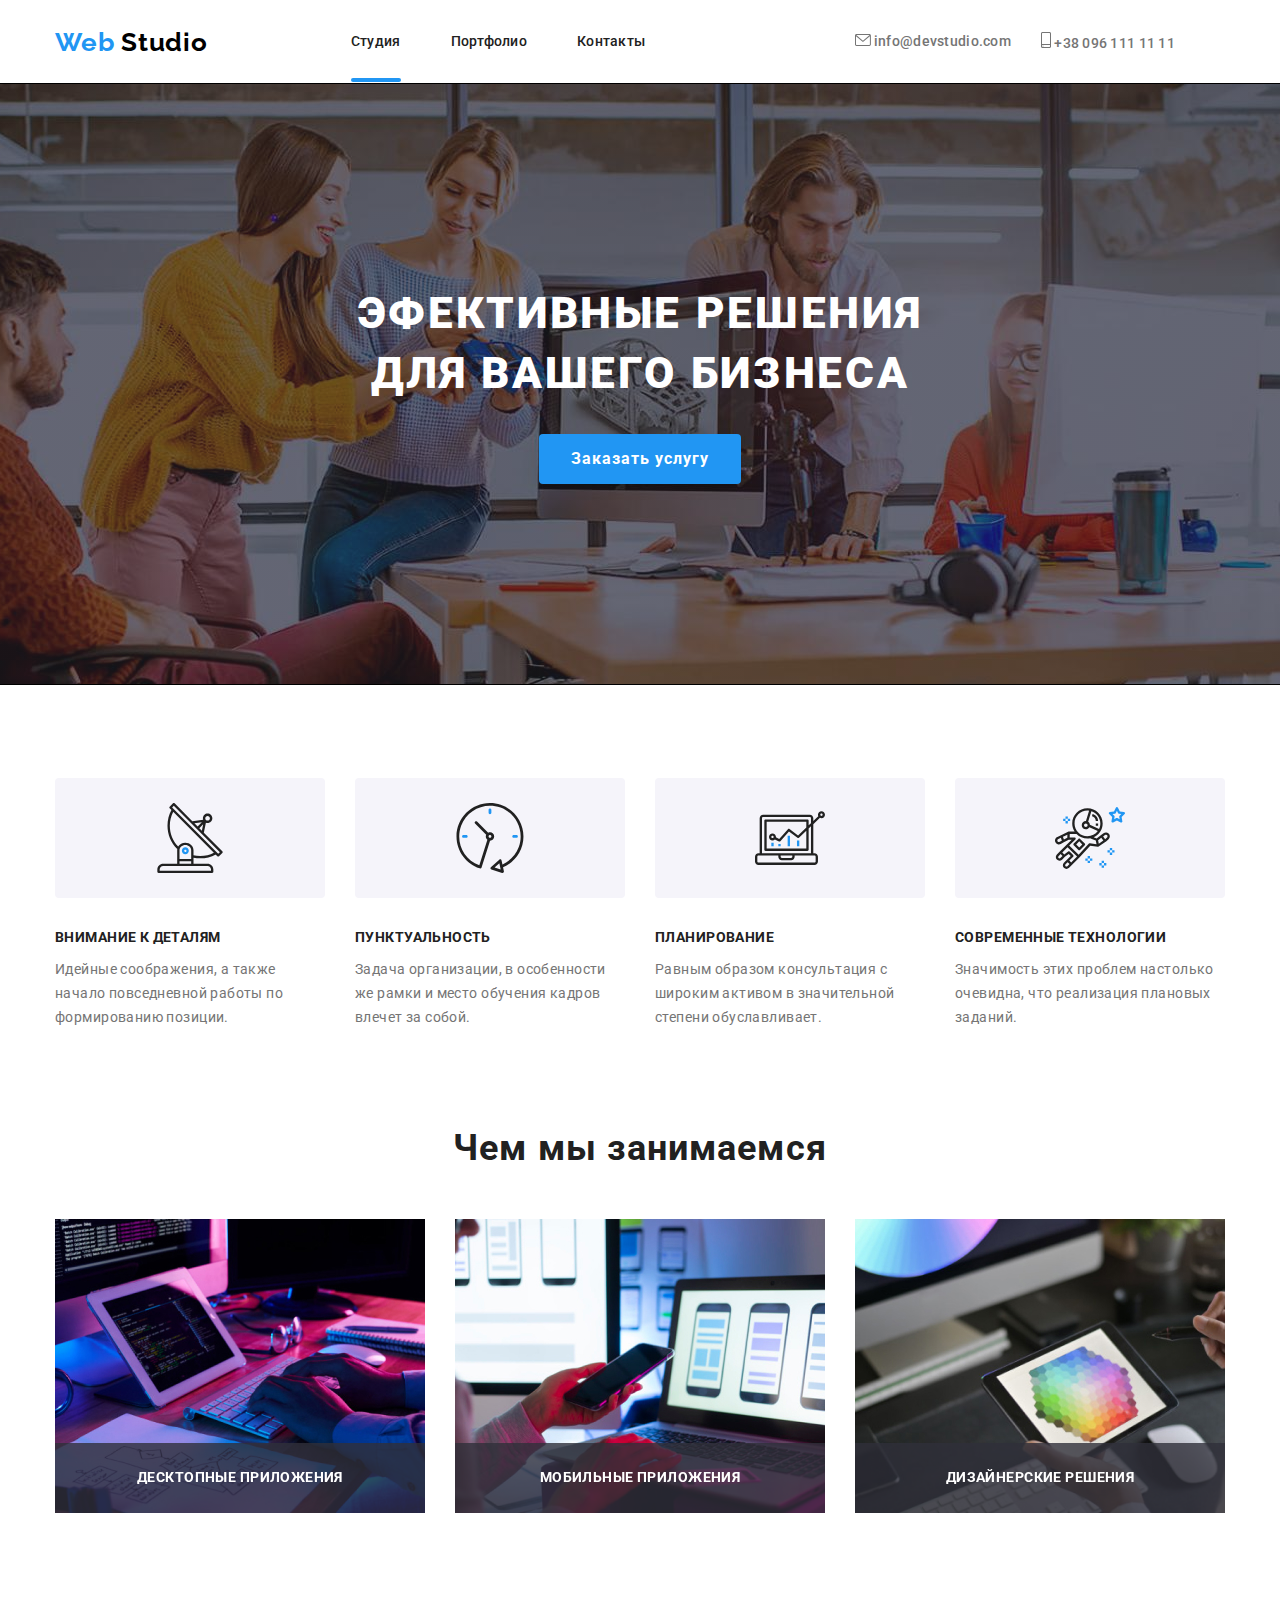
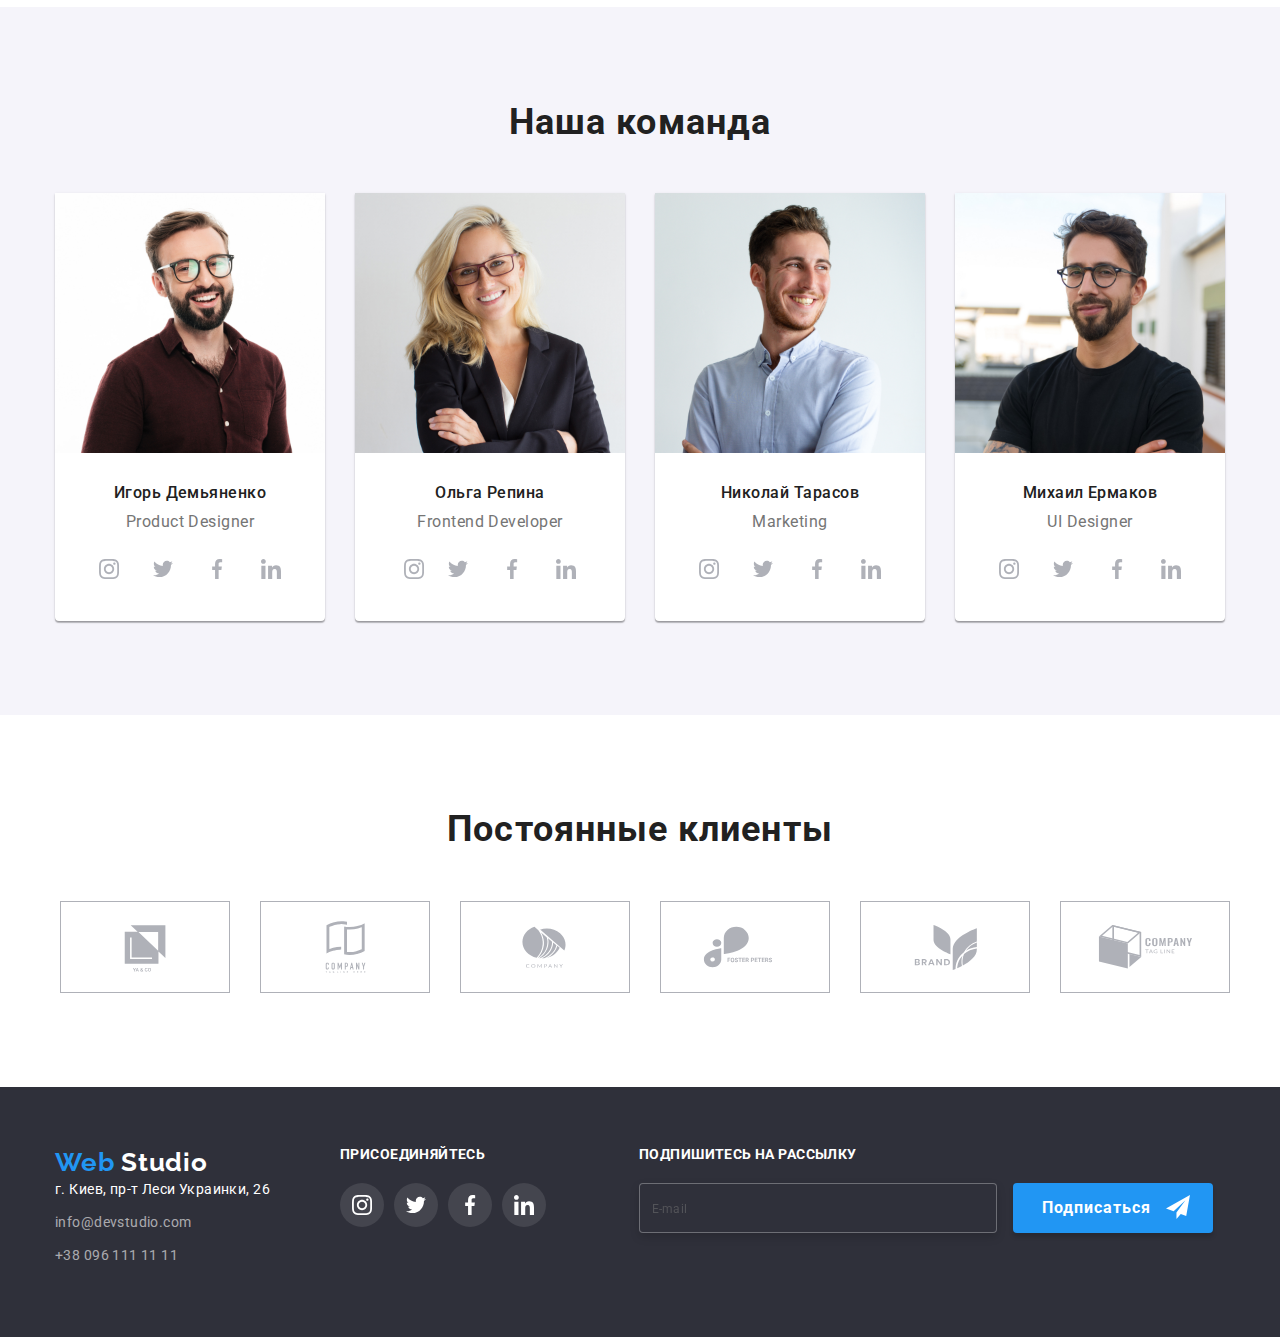
==== commit 98c6e35b: "5" ====
--- a/index.html
+++ b/index.html
@@ -12,43 +12,66 @@
       href="https://fonts.googleapis.com/css2?family=Raleway&family=Roboto:wght@400;500;700;900&display=swap"
       rel="stylesheet"
     />
+    <link rel="stylesheet" href="./css/main.min.css">
     <link rel="preconnect" href="https://fonts.googleapis.com" />
-    <link rel="preconnect" href="https://fonts.gstatic.com" crossorigin />
-    <link
+    <link rel="preconnect" href="https://fonts.gstatic.com" crossorigin /><link
+     li
       href="https://fonts.googleapis.com/css2?family=Raleway:wght@700&display=swap"
       rel="stylesheet"
     />
-    <link rel="stylesheet" href="./css/maim.min.css" />
-  </head>
+     </head>
   <body class="body">
     <!--golova-->
     <header class="header">
       <div class="container-header">
-        <nav class="navigation">
-          <a class="logo" href="index.html"
-            ><span class="web_color">Web</span
-            ><span class="web-color-a">Studio</span></a
-          >
-         
-          <ul class="navig_sait list">
-            <li class="head border-a"><a href="./index.html" class="navig-sait current">Студия</a></li>
-            <li class="head "><a href="./portfolio.html" class="navig-sait">Портфолио</a></li>
-            <li class="head"><a href="#" class="navig-sait">Контакты</a></li>
+        <!-- class="container-header" -->
+        <nav class="header__navigation">
+          <!-- class="navigation" -->
+          <a class="header__logo" href="index.html">
+            <!-- class="logo" -->
+            <span class="logo__color">Web</span>
+            <!-- class="web_color" -->
+            <span class="logo__color-a">Studio</span></a>
+            <!-- class="web-color-a" -->
+             <ul class="header__navigation-list list">
+              <!-- class="navig_sait list" -->
+            <li class="navigation-list__item border-a">
+              <!-- class="head border-a" -->
+              <a href="./index.html" class="navigation-list__link current">Студия</a>
+              <!-- class="navig-sait current" -->
+            </li>
+            <li class="navigation-list__item ">
+              <!-- class="head " -->
+              <a href="./portfolio.html" class="navigation-list__link">Портфолио</a>
+            <!-- class="navig-sait" -->
+            </li>
+            <li class="navigation-list__item">
+              <!-- class="head " -->
+              <a href="#" class="navigation-list__link">Контакты</a>
+            <!-- class="navig-sait" -->
+            </li>
           </ul>
         
-          <ul class="contakts list">
-            <div class="mail-phone">
-            <li class="contakt">
+          <ul class="header-contakts__list list">
+            <!-- class="contakts list" -->
+            <div class="contakts__wrapper">
+              <!-- class="mail-phone" -->
+            <li class="header-contakts__contakt-item">
+              <!-- class="contakt" -->
               <a  href="info@devstudio.com">
                 <svg class="head-svg-mail">
+                  <!-- class="head-svg-mail" -->
                   <use href="./image/symbol-defs-phone-mail.svg#icon-envelope"></use>
                 </svg>
                 info@devstudio.com</a>
             </li></div>
-            <div class="mail-phone">
-              <li class="contakt">
+            <div class="contakts__wrapper">
+              <!-- class="mail-phone" -->
+              <li class="header-contakts__contakt-item">
+                <!-- class="contakt" -->
               <a href=":tel:+380961111111">
                 <svg class="head-svg-phone">
+                  <!-- class="head-svg-phone" -->
                   <use href="./image/symbol-defs-phone-mail.svg#icon-smartphone"></use>
                 </svg>
                 +38 096 111 11 11</a>
@@ -59,14 +82,19 @@
     </header>
     <main>
       <!--секция с фоновым рисунком-->
-      <div class="section-hero">
-        <section class="name backraund-image">
-          <div class="container-name">
-            <h1 class="name_title">
+      <div class="section-hero!!">
+                <!-- class="section-hero" -->
+        <section class="name section-hero">
+          <!-- class="name backraund-image" -->
+          <div class="container__section-hero">
+            <!-- class="container-name" -->
+            <h1 class="section-hero__title-hero">
+              <!-- class="name_title" -->
               Эфективные решения <br />
               для вашего бизнеса
             </h1>
-            <button data-modal-open class="button" type="button">Заказать услугу</button>
+            <button data-modal-open class="section-hero__button" type="button">Заказать услугу</button>
+            <!-- class="button" -->
           </div>
           <div class="backdrop is-hidden" data-modal>
             <div class="modal containre-backdrop">
@@ -76,12 +104,13 @@
               </svg></button>
                             <!-- Модальное окно -->
               <div class="modal-div">
-                <h2 class="modal-h2">Оставьте свои данные, мы вам перезвоним</h2>
-             
+                <h2 class="modal__h2">Оставьте свои данные, мы вам перезвоним</h2>
+                <!-- class="modal-h2" -->
                 <form autocomplete="on">
                 
 
                 <div class="form-grup-name">
+                  <!-- class="form-grup-name" -->
                   <label class="modal-name" 
                > <span class="span-label" >Имя</span><input  type="text" 
                class="input-modal"
@@ -128,7 +157,7 @@
                 <input class="checkbox-modal" type="checkbox" 
                 name="" id="politika">
                 Соглашаюсь с рассылкой и принимаю
-                <a href="#"><Span class="contract"> Условия договора</Span> </a>
+                <a href="#"><Span class="contract"> Условия договора</Span></a>
                 <span class="span-checkbox"></span>
               </label>
               </div>
@@ -140,55 +169,79 @@
         </section>
       </div>
       <!--преимущиства-->
-      <section class="section">
-        <div class="container-benefits">
-          <h2 class="hide">преимущества</h2>
+          <section class="section-advantages">
+        <!-- class="section" -->
+        <div class="container__section-advantages">
+          <!-- class="container-benefits" -->
+          <h2 class="section-advantages__hide">преимущества</h2>
+          <!-- class="hide" -->
           <!--скрыть заголовок-->
-          <ul class="Benefits-list list">
-            <li class="list-benefits">
-              <div class="benefits-list-div">
-                <svg class="benefits-list-div-svg">
+          <ul class="section-advantages__list list">
+            <!-- class="Benefits-list list" -->
+            <li class="section-advantages__item">
+              <!-- class="list-benefits" -->
+              <div class="section-advantages__div">
+                <!-- class="benefits-list-div" -->
+                <svg class="section-advantages__svg">
+                  <!-- class="benefits-list-div-svg" -->
                   <use href="./image/symbol-defs-best.svg#icon-antenna" ></use>
                 </svg>
               </div>
-              <h3 class="title">Внимание к деталям</h3>
-              <p class="benefits-clarification">
+              <h3 class="section-advantages__card-title">Внимание к деталям</h3>
+              <!-- class="title" -->
+              <p class="section-advantages__card-text">
+                <!-- class="benefits-clarification" -->
                 Идейные соображения, а также начало повседневной работы по
                 формированию позиции.
               </p>
             </li>
-            <li class="list-benefits">
-              <div class="benefits-list-div">
-                <svg class="benefits-list-div-svg">
+            <li class="section-advantages__item">
+              <!-- class="list-benefits" -->
+              <div class="section-advantages__div">
+                <!-- class="benefits-list-div" -->
+                <svg class="section-advantages__svg">
+                  <!-- class="benefits-list-div-svg" -->
                   <use href="./image/symbol-defs-best.svg#icon-clock" ></use>
                 </svg>
               </div>
-              <h3 class="title">Пунктуальность</h3>
-              <p class="benefits-clarification">
+              <h3 class="section-advantages__card-title">Пунктуальность</h3>
+              <!-- class="title" -->
+              <p class="section-advantages__card-text">
+               <!-- class="benefits-clarification> -->
                 Задача организации, в особенности же рамки и место обучения
                 кадров влечет за собой.
               </p>
             </li>
-            <li class="list-benefits">
-              <div class="benefits-list-div">
-                <svg class="benefits-list-div-svg">
+            <li class="section-advantages__item">
+              <!-- class="list-benefits" -->
+              <div class="section-advantages__div">
+                <!-- class="benefits-list-div" -->
+                <svg class="section-advantages__svg">
+                  <!-- class="benefits-list-div-svg" -->
                   <use href="./image/symbol-defs-best.svg#icon-diagram" ></use>
                 </svg>
               </div>
-              <h3 class="title">Планирование</h3>
-              <p class="benefits-clarification">
+              <h3 class="section-advantages__card-title">Планирование</h3>
+               <!-- class="title" -->
+              <p class="section-advantages__card-text">
+                <!-- class="benefits-clarification" -->
                 Равным образом консультация с широким активом в значительной
                 степени обуславливает.
               </p>
             </li>
-            <li class="list-benefits">
-              <div class="benefits-list-div">
-                <svg class="benefits-list-div-svg">
+            <li class="section-advantages__item">
+              <!-- class="list-benefits" -->
+              <div class="section-advantages__div">
+                <!-- class="benefits-list-div" -->
+                <svg class="section-advantages__svg">
+                  <!-- class="benefits-list-div-svg" -->
                   <use class="image-top" href="./image/symbol-defs-best.svg#icon-astronaut" ></use>
                 </svg>
               </div>
-              <h3 class="title">Современные технологии</h3>
-              <p class="benefits-clarification">
+              <h3 class="section-advantages__card-title">Современные технологии</h3>
+               <!-- class="title" -->
+              <p class="section-advantages__card-text">
+                <!-- class="benefits-clarification" -->
                 Значимость этих проблем настолько очевидна, что реализация
                 плановых заданий.
               </p>
@@ -197,95 +250,130 @@
         </div>
       </section>
       <!--чем занимаются-->
-      <section class="section-container-what-we-do centr">
-        <div class="container-what-we-do">
-          <h2 class="what-we-do">Чем мы занимаемся</h2>
-          <ul class="image-first-page list">
-            <li class="img-first">
-              <a class="texte-of-image-work" href=""
-                >
-                <div class="div-text-image"><img
+      <section class="section-our-work">
+        <!-- class="section-container-what-we-do centr" -->
+        <div class="container__section-our-work">
+          <!-- class="container-what-we-do" -->
+          <h2 class="section-our-work__title">Чем мы занимаемся</h2>
+          <!-- class="what-we-do" -->
+          <ul class="section-our-work__list list">
+            <!-- class="image-first-page list" -->
+            <li class="section-our-work__item">
+              <!-- class="img-first" -->
+              <a class="section-our-work__link" href="">
+                <!-- class="texte-of-image-work" -->
+                <div class="section-our-work__div">
+                  <!-- class="div-text-image" -->
+                  <img
                   src="./img/1.jpg"
                   alt="на столе с ноутбуком и планшетом идет разработка кода"
                   width="370"
                   height="294"
               /></div> 
-              <div class="text-of-image-work-p">
-            <p class="text">Десктопные приложения</p>
-          </div>
+              <div class="section-our-work__card-design">
+              <!-- class="text-of-image-work-p" -->
+            <p class="section-our-work-card-design__text">Десктопные приложения</p>
+            <!-- class="text" -->
+                      </div>
         </a>
             </li>
-            <li class="img-first">
-              <a class="texte-of-image-work" href="#">
-                <div class="div-text-image"><img
-                  src="./img/2.jpg"
-                  alt="смартфон в руках на фоне ноутбука и телевизора"
+            <li class="section-our-work__item">
+              <!-- class="img-first" -->
+              <a class="section-our-work__link" href="#">
+              <!-- class="texte-of-image-work" -->
+                <div class="section-our-work__div">
+                  <!-- class="div-text-image" -->
+                  <img src="./img/2.jpg" alt="смартфон в руках на фоне ноутбука и телевизора"
                   width="370"
                   height="294"
               /></div>
-              <div class="text-of-image-work-p">
-            <p class="text">Мобильные приложения</p>
-          </div>
+              <div class="section-our-work__card-design">
+             <!-- class="text-of-image-work-p" -->
+            <p class="section-our-work-card-design__text">Мобильные приложения</p>
+            <!-- class="text" -->
+                      </div>
           </a>
             </li>
-            <li class="img-first">
-              <a class="texte-of-image-work" href="#"
-                >
-                <div class="div-text-image">
-                <img
-                  src="./img/3.jpg"
-                  alt="геометорическая фигура на экране планшета в руках"
+            <li class="section-our-work__item">
+              <!-- class="img-first" -->
+              <a class="section-our-work__link" href="#">
+               <!-- class="texte-of-image-work" -->
+                <div class="section-our-work__div">
+               <!-- class="div-text-image" -->
+                <img src="./img/3.jpg" alt="геометорическая фигура на экране планшета в руках"
                   width="370"
                   height="294"
               /></div>
-              <div class="text-of-image-work-p">
-            <p class="text">Дизайнерские решения</p>
+              <div class="section-our-work__card-design">
+                <!-- class="text-of-image-work-p" -->
+            <p class="section-our-work-card-design__text">Дизайнерские решения</p>
+            <!-- class="text" -->
           </div></a>
             </li>
           </ul>
         </div>
       </section>
       <!-- работники-->
-      <section class="section-comand">
-        <div class="container-comand">
-          <h2 class="xectoin_title">Наша команда</h2>
-          <ul class="comand list centr">
-            <li class="comand-info">
-              <img
-                class="photo-comand"
-                src="img/img-3.jpg"
-                alt="Игорь Демьяненко"
+      <section class="section-our-team">
+        <!-- class="section-comand" -->
+        <div class="container__section-our-team">
+          <!-- class="container-comand" -->
+          <h2 class="section-our-team__title">Наша команда</h2>
+          <!-- class="xectoin_title" -->
+          <ul class="section-our-team__list list centr">
+            <!-- class="comand list centr" -->
+            <li class="section-our-team__item">
+             <!-- class="comand-info" -->
+              <img class="section-our-team__photo" src="img/img-3.jpg" alt="Игорь Демьяненко"
                 width="270"
                 height="368"
               />
-              <div class="spetifikation-komand">
-                <h3 class="name-command">Игорь Демьяненко</h3>
-                <p lang="en" class="spetikatoon-comand">Product Designer</p>
-                <ul class="kontakt-comand-list">
-                  <li class="kontakt-comand-list-item">
-                    <a class="kontakt-comand-list-item-a" target="blanc" rel="noopener nofollow" href="https://www.instagram.com/?hl=ru">
-                      <svg class="kontakt-comand-list-item-a-svg">
+              <!-- class="photo-comand" -->
+              <div class="section-our-team__spetifikation">
+                <!-- class="spetifikation-komand" -->
+                <h3 class="section-our-team__title-name" >
+                  <!-- class="name-command" -->
+                  Игорь Демьяненко</h3>
+                <p lang="en" class="section-our-team__text-spetikatoon">Product Designer</p>
+                <!-- class="spetikatoon-comand" -->
+                <ul class="section-our-team__list-contacts">
+                  <!-- class="kontakt-comand-list" -->
+                  <li class="section-our-team__item-contacts">
+                    <!-- class="kontakt-comand-list-item" -->
+                    <a class="section-our-team__link-contacts" target="blanc" rel="noopener nofollow" href="https://www.instagram.com/?hl=ru">
+                      <!-- class="kontakt-comand-list-item-a" -->
+                      <svg class="section-our-team__svg-contacts">
+                        <!-- class="kontakt-comand-list-item-a-svg" -->
                         <use href="./image/symbol-defs-kontakts.svg#icon-instagram"></use>
                       </svg>
                     </a>
                   </li>
-                  <li class="kontakt-comand-list-item">
-                    <a class="kontakt-comand-list-item-a" target="blanc" rel="noopener nofollow" href="https://twitter.com/?lang=ru">
-                      <svg class="kontakt-comand-list-item-a-svg">
+                  <li class="section-our-team__item-contacts">
+                    <!-- class="kontakt-comand-list-item" -->
+                    <a class="section-our-team__link-contacts" target="blanc" rel="noopener nofollow" href="https://twitter.com/?lang=ru">
+                      <!-- class="kontakt-comand-list-item-a" -->
+                      <svg class="section-our-team__svg-contacts">
+                      <!-- class="kontakt-comand-list-item-a-svg" -->
                         <use href="./image/symbol-defs-kontakts.svg#icon-twitter"></use>
                       </svg>
                     </a>
                   </li>
-                  <li class="kontakt-comand-list-item">
-                    <a class="kontakt-comand-list-item-a" target="blanc" rel="noopener nofollow" href="https://www.facebook.com/">
-                      <svg class="kontakt-comand-list-item-a-svg">
+                  <li class="section-our-team__item-contacts">
+                    <!-- class="kontakt-comand-list-item" -->
+                    <a class="section-our-team__link-contacts" target="blanc" rel="noopener nofollow" href="https://www.facebook.com/">
+                      <!-- class="kontakt-comand-list-item-a" -->
+                      <svg class="section-our-team__svg-contacts">
+                      <!-- class="kontakt-comand-list-item-a-svg" -->
                         <use href="./image/symbol-defs-kontakts.svg#icon-facebook"></use>
                       </svg>
                     </a>
                   </li>
-                  <li class="kontakt-comand-list-item">
-                    <a class="kontakt-comand-list-item-a" target="blanc" rel="noopener nofollow" href="https://ru.linkedin.com/">
-                      <svg class="kontakt-comand-list-item-a-svg">
+                  <li class="section-our-team__item-contacts">
+                    <!-- class="kontakt-comand-list-item" -->
+                    <a class="section-our-team__link-contacts" target="blanc" rel="noopener nofollow" href="https://ru.linkedin.com/">
+                     <!-- class="kontakt-comand-list-item-a" -->
+                      <svg class="section-our-team__svg-contacts">
+                      <!-- class="kontakt-comand-list-item-a-svg -->
                         <use href="./image/symbol-defs-kontakts.svg#icon-linkedin"></use>
                       </svg>
                     </a>
@@ -293,42 +381,59 @@
                   </ul>
               </div>
               </li>
-            <li class="comand-info">
+            <li class="section-our-team__item">
+               <!-- class="comand-info" -->
               <img
-                class="photo-comand"
+                class="section-our-team__photo"
                 src="img/img-2.jpg"
                 alt="Ольга Репина"
                 width="270"
                 height="368"
               />
-              <div class="spetifikation-komand">
-                <h3 class="name-command">Ольга Репина</h3>
-                <p lang="en" class="spetikatoon-comand">Frontend Developer</p>
-                <ul class="kontakt-comand-list">
-                  <li class="kontakt-comand-list-item">
-                    <a class="kontakt-comand-list-item-a" target="blanc" rel="noopener nofollow" href="https://www.instagram.com/?hl=ru">
-                      <svg class="kontakt-comand-list-item-a-svg">
+               <!-- class="photo-comand" -->
+              <div class="section-our-team__spetifikation">
+                <h3 class="section-our-team__title-name">Ольга Репина</h3>
+                 <!-- class="name-command" -->
+                <p lang="en" class="section-our-team__text-spetikatoon">Frontend Developer</p>
+                <!-- class="spetikatoon-comand" -->
+                <ul class="section-our-team__list-contacts">
+                   <!-- class="kontakt-comand-list" -->
+                  <li class="section-our-team__list-contacts-item">
+                     <!-- class="kontakt-comand-list-item" -->
+                    <a class="section-our-team__link-contacts" target="blanc" rel="noopener nofollow" href="https://www.instagram.com/?hl=ru">
+                     <!-- class="kontakt-comand-list-item-a" -->
+                      <svg class="section-our-team__svg-contacts">
+                      <!-- class="kontakt-comand-list-item-a-svg" -->
                         <use href="./image/symbol-defs-kontakts.svg#icon-instagram"></use>
                       </svg>
                     </a>
                   </li>
-                  <li class="kontakt-comand-list-item">
-                    <a class="kontakt-comand-list-item-a" target="blanc" rel="noopener nofollow" href="https://twitter.com/?lang=ru">
-                      <svg class="kontakt-comand-list-item-a-svg">
+                  <li class="section-our-team__item-contacts">
+                     <!-- class="kontakt-comand-list-item" -->
+                    <a class="section-our-team__link-contacts" target="blanc" rel="noopener nofollow" href="https://twitter.com/?lang=ru">
+                     <!-- class="kontakt-comand-list-item-a" -->
+                      <svg class="section-our-team__svg-contacts">
+                       <!-- class="kontakt-comand-list-item-a-svg" -->
                         <use href="./image/symbol-defs-kontakts.svg#icon-twitter"></use>
                       </svg>
                     </a>
                   </li>
-                  <li class="kontakt-comand-list-item">
-                    <a class="kontakt-comand-list-item-a" target="blanc" rel="noopener nofollow" href="https://www.facebook.com/">
-                      <svg class="kontakt-comand-list-item-a-svg">
-                        <use href="./image/symbol-defs-kontakts.svg#icon-facebook"></use>
-                      </svg>
-                    </a>
-                  </li>
-                  <li class="kontakt-comand-list-item">
-                    <a class="kontakt-comand-list-item-a" target="blanc" rel="noopener nofollow" href="https://ru.linkedin.com/">
-                      <svg class="kontakt-comand-list-item-a-svg">
+                  <li class="section-our-team__item-contacts">
+                     <!-- class="kontakt-comand-list-item" -->
+                       <a class="section-our-team__link-contacts" target="blanc" rel="noopener nofollow" href="https://www.facebook.com/">
+                   <!-- class="kontakt-comand-list-item-a" -->
+                   <svg class="section-our-team__svg-contacts">
+                      <!-- class="kontakt-comand-list-item-a-svg" -->
+                    <use href="./image/symbol-defs-kontakts.svg#icon-facebook"></use>
+                      </svg>
+                    </a>
+                  </li>
+                  <li class="section-our-team__item-contacts">
+                     <!-- class="kontakt-comand-list-item" -->
+                    <a class="section-our-team__link-contacts" target="blanc" rel="noopener nofollow" href="https://ru.linkedin.com/">
+                      <!-- class="kontakt-comand-list-item-a" -->
+                      <svg class="section-our-team__svg-contacts">
+                       <!-- class="kontakt-comand-list-item-a-svg" -->
                         <use href="./image/symbol-defs-kontakts.svg#icon-linkedin"></use>
                       </svg>
                     </a>
@@ -336,42 +441,59 @@
                 </ul>
               </div>
              </li>
-            <li class="comand-info">
+            <li class="section-our-team__item">
+               <!-- class="comand-info" -->
               <img
-                class="photo-comand"
+                class="section-our-team__photo"
                 src="img/img-1.jpg"
                 alt="Николай Тарасов"
                 width="270"
                 height="368"
               />
-              <div class="spetifikation-komand">
-                <h3 class="name-command">Николай Тарасов</h3>
-                <p lang="en" class="spetikatoon-comand">Marketing</p>
-                <ul class="kontakt-comand-list">
-                  <li class="kontakt-comand-list-item">
-                    <a class="kontakt-comand-list-item-a" target="blanc" rel="noopener nofollow" href="https://www.instagram.com/?hl=ru">
-                      <svg class="kontakt-comand-list-item-a-svg">
+               <!-- class="photo-comand" -->
+              <div class="section-our-team__spetifikation">
+                <h3 class="section-our-team__title-name">Николай Тарасов</h3>
+                 <!-- class="name-command" -->
+                <p lang="en" class="section-our-team__text-spetikatoon">Marketing</p>
+                <!-- class="spetikatoon-comand" -->
+                <ul class="section-our-team__list-contacts">
+                   <!-- class="kontakt-comand-list" -->
+                  <li class="section-our-team__item-contacts">
+                     <!-- class="kontakt-comand-list-item" -->
+                    <a class="section-our-team__link-contacts" target="blanc" rel="noopener nofollow" href="https://www.instagram.com/?hl=ru">
+                     <!-- class="kontakt-comand-list-item-a" -->
+                      <svg class="section-our-team__svg-contacts">
+                       <!-- class="kontakt-comand-list-item-a-svg" -->
                         <use href="./image/symbol-defs-kontakts.svg#icon-instagram"></use>
                       </svg>
                     </a>
                   </li>
-                  <li class="kontakt-comand-list-item">
-                    <a class="kontakt-comand-list-item-a" target="blanc" rel="noopener nofollow" href="https://twitter.com/?lang=ru">
-                      <svg class="kontakt-comand-list-item-a-svg">
+                  <li class="section-our-team__item-contacts">
+                     <!-- class="kontakt-comand-list-item" -->
+                    <a class="section-our-team__link-contacts" target="blanc" rel="noopener nofollow" href="https://twitter.com/?lang=ru">
+                     <!-- class="kontakt-comand-list-item-a" -->
+                      <svg class="section-our-team__svg-contacts">
+                       <!-- class="kontakt-comand-list-item-a-svg" -->
                         <use href="./image/symbol-defs-kontakts.svg#icon-twitter"></use>
                       </svg>
                     </a>
                   </li>
-                  <li class="kontakt-comand-list-item">
-                    <a class="kontakt-comand-list-item-a" target="blanc" rel="noopener nofollow" href="https://www.facebook.com/">
-                      <svg class="kontakt-comand-list-item-a-svg">
+                  <li class="section-our-team__item-contacts">
+                     <!-- class="kontakt-comand-list-item" -->
+                    <a class="section-our-team__link-contacts" target="blanc" rel="noopener nofollow" href="https://www.facebook.com/">
+                     <!-- class="kontakt-comand-list-item-a" -->
+                      <svg class="section-our-team__svg-contacts">
+                       <!-- class="kontakt-comand-list-item-a-svg" -->
                         <use href="./image/symbol-defs-kontakts.svg#icon-facebook"></use>
                       </svg>
                     </a>
                   </li>
-                  <li class="kontakt-comand-list-item">
-                    <a class="kontakt-comand-list-item-a" target="blanc" rel="noopener nofollow" href="https://ru.linkedin.com/">
-                      <svg class="kontakt-comand-list-item-a-svg">
+                  <li class="section-our-team__item-contacts">
+                     <!-- class="kontakt-comand-list-item" -->
+                    <a class="section-our-team__link-contacts" target="blanc" rel="noopener nofollow" href="https://ru.linkedin.com/">
+                     <!-- class="kontakt-comand-list-item-a" -->
+                      <svg class="section-our-team__svg-contacts">
+                      <!-- class="kontakt-comand-list-item-a-svg" -->
                         <use href="./image/symbol-defs-kontakts.svg#icon-linkedin"></use>
                       </svg>
                     </a>
@@ -379,42 +501,59 @@
                 </ul>
               </div>
                      </li>
-            <li class="comand-info-a">
+            <li class="section-our-team__item-a">
+              <!-- class="comand-info-a" -->
               <img
-                class="photo-comand"
+                class="section-our-team__photo"
                 src="img/img.jpg"
                 alt="Михаил Ермаков"
                 width="270"
                 height="368"
               />
-              <div class="spetifikation-komand">
-                <h3 class="name-command">Михаил Ермаков</h3>
-                <p lang="en" class="spetikatoon-comand">UI Designer</p>
-                <ul class="kontakt-comand-list">
-                  <li class="kontakt-comand-list-item">
-                    <a class="kontakt-comand-list-item-a" target="blanc" rel="noopener nofollow" href="https://www.instagram.com/?hl=ru">
-                      <svg class="kontakt-comand-list-item-a-svg">
+              <!-- class="photo-comand" -->
+              <div class="section-our-team__spetifikation">
+                <h3 class="section-our-team__title-name">Михаил Ермаков</h3>
+                 <!-- class="name-command" -->
+                <p lang="en" class="section-our-team__text-spetikatoon">UI Designer</p>
+                <!-- class="spetikatoon-comand" -->
+                <ul class="section-our-team__list-contacts">
+                     <!-- class="kontakt-comand-list" -->
+                  <li class="section-our-team__item-contacts">
+                     <!-- class="kontakt-comand-list-item" -->
+                    <a class="section-our-team__link-contacts" target="blanc" rel="noopener nofollow" href="https://www.instagram.com/?hl=ru">
+                     <!-- class="kontakt-comand-list-item-a" -->
+                      <svg class="section-our-team__svg-contacts">
+                       <!-- class="kontakt-comand-list-item-a-svg" -->
                         <use href="./image/symbol-defs-kontakts.svg#icon-instagram"></use>
                       </svg>
                     </a>
                   </li>
-                  <li class="kontakt-comand-list-item">
-                    <a class="kontakt-comand-list-item-a" target="blanc" rel="noopener nofollow" href="https://twitter.com/?lang=ru">
-                      <svg class="kontakt-comand-list-item-a-svg">
+                  <li class="section-our-team__item-contacts">
+                     <!-- class="kontakt-comand-list-item" -->
+                    <a class="section-our-team__link-contacts" target="blanc" rel="noopener nofollow" href="https://twitter.com/?lang=ru">
+                     <!-- class="kontakt-comand-list-item-a" -->
+                      <svg class="section-our-team__svg-contacts">
+                      <!-- class="kontakt-comand-list-item-a-svg" -->
                         <use href="./image/symbol-defs-kontakts.svg#icon-twitter"></use>
                       </svg>
                     </a>
                   </li>
-                  <li class="kontakt-comand-list-item">
-                    <a class="kontakt-comand-list-item-a" target="blanc" rel="noopener nofollow" href="https://www.facebook.com/">
-                      <svg class="kontakt-comand-list-item-a-svg">
+                  <li class="section-our-team__item-contacts">
+                     <!-- class="kontakt-comand-list-item" -->
+                    <a class="section-our-team__link-contacts" target="blanc" rel="noopener nofollow" href="https://www.facebook.com/">
+                     <!-- class="kontakt-comand-list-item-a" -->
+                      <svg class="section-our-team__svg-contacts">
+                       <!-- class="kontakt-comand-list-item-a-svg" -->
                         <use href="./image/symbol-defs-kontakts.svg#icon-facebook"></use>
                       </svg>
                     </a>
                   </li>
-                  <li class="kontakt-comand-list-item">
-                    <a class="kontakt-comand-list-item-a" target="blanc" rel="noopener nofollow" href="https://ru.linkedin.com/">
-                      <svg class="kontakt-comand-list-item-a-svg">
+                  <li class="section-our-team__item-contacts">
+                     <!-- class="kontakt-comand-list-item" -->
+                    <a class="section-our-team__link-contacts" target="blanc" rel="noopener nofollow" href="https://ru.linkedin.com/">
+                     <!-- class="kontakt-comand-list-item-a" -->
+                      <svg class="section-our-team__svg-contacts">
+                       <!-- class="kontakt-comand-list-item-a-svg" -->
                         <use href="./image/symbol-defs-kontakts.svg#icon-linkedin"></use>
                       </svg>
                     </a>
@@ -426,47 +565,69 @@
         </div>
       </section>
       <section class="section-regular-customers">
+        <!-- class="section-regular-customers" -->
         <div class="container-regular-customers">
-        <h2 class="regular-customers">Постоянные клиенты</h2>
-        <ul class="regular-customers-list">
-          <li class="regular-customers-item">
-            <a class="regular-customers-list-item-a" href="">
-              <svg class="regular-customers-list-item-a-svg">
+          <!-- class="container-regular-customers" -->
+        <h2 class="regular-customers__title">Постоянные клиенты</h2>
+        <!-- class="regular-customers" -->
+        <ul class="regular-customers__list">
+          <!-- class="regular-customers-list" -->
+          <li class="regular-customers__item">
+            <!-- class="regular-customers-item" -->
+            <a class="regular-customers__link" href="#">
+              <!-- class="regular-customers-list-item-a" -->
+              <svg class="regular-customers__svg">
+                <!-- class="regular-customers-list-item-a-svg" -->
                 <use href="./image/symbol-defs-clients.svg#icon-Logo-a"></use>
               </svg>
             </a>
           </li>
-          <li class="regular-customers-item">
-            <a class="regular-customers-list-item-a" href="">
-              <svg class="regular-customers-list-item-a-svg">
+          <li class="regular-customers__item">
+            <!-- class="regular-customers-item" -->
+            <a class="regular-customers__link" href="#">
+              <!-- class="regular-customers-list-item-a" -->
+              <svg class="regular-customers__svg">
+                <!-- class="regular-customers-list-item-a-svg" -->
                 <use href="./image/symbol-defs-clients.svg#icon-Logo-b"></use>
               </svg>
             </a>
           </li>
-          <li class="regular-customers-item">
-            <a class="regular-customers-list-item-a" href="">
-              <svg class="regular-customers-list-item-a-svg">
+          <li class="regular-customers__item">
+            <!-- class="regular-customers-item" -->
+            <a class="regular-customers__link" href="#">
+              <!-- class="regular-customers-list-item-a" -->
+              <svg class="regular-customers__svg">
+                <!-- class="regular-customers-list-item-a-svg" -->
                 <use href="./image/symbol-defs-clients.svg#icon-Logo-c"></use>
               </svg>
             </a>
           </li>
-          <li class="regular-customers-item">
-            <a class="regular-customers-list-item-a" href="">
-              <svg class="regular-customers-list-item-a-svg">
+          <li class="regular-customers__item">
+            <!-- class="regular-customers-item" -->
+            <a class="regular-customers__link" href="#">
+              <!-- class="regular-customers-list-item-a" -->
+              <svg class="regular-customers__svg">
+                <!-- class="regular-customers-list-item-a-svg" -->
                 <use href="./image/symbol-defs-clients.svg#icon-Logo-d"></use>
               </svg>
             </a>
           </li>
-          <li class="regular-customers-item">
-            <a class="regular-customers-list-item-a" href="">
-              <svg class="regular-customers-list-item-a-svg">
+          <li class="regular-customers__item">
+            <!-- class="regular-customers-item" -->
+            <a class="regular-customers__link" href="#">
+              <!-- class="regular-customers-list-item-a" -->
+              <svg class="regular-customers__svg">
+                <!-- class="regular-customers-list-item-a-svg" -->
                 <use href="./image/symbol-defs-clients.svg#icon-Logo-e"></use>
               </svg>
             </a>
           </li>
-          <li class="regular-customers-item">
-            <a class="regular-customers-list-item-a" href="">
-              <svg class="regular-customers-list-item-a-svg">
+          <li class="regular-customers__item">
+            <!-- class="regular-customers-item" -->
+            <a class="regular-customers__link" href="#">
+              <!-- class="regular-customers-list-item-a" -->
+              <svg class="regular-customers__svg">
+                <!-- class="regular-customers-list-item-a-svg" -->
                 <use href="./image/symbol-defs-clients.svg#icon-Logo-f"></use>
               </svg>
             </a>
@@ -476,70 +637,102 @@
       </section>
     </main>
     <footer class="footer">
+      <!-- class="footer" -->
       <div class="container-footer">
-      <div class="footer-adres">
-        <a class="logo-fot" href="./index.html"
-          ><span class="web_color">Web</span
-          ><span class="web_color-b">Studio</span></a
+        <!-- class="container-footer" -->
+      <div class="footer__adres">
+        <!-- class="footer-adres" -->
+        <a class="footer__logo" href="./index.html">
+          <!-- <a class="logo-fot" -->
+          <span class="footer__web-color">Web</span>
+          <!-- <span class="web_color" -->
+          <span class="footer__web-color-b">Studio</span>
+          <!-- <span class="web_color-b" -->
+          </a
         >
-        <address class="adres-foot">
-                    <ul class="footer-ul">
-            <li class="adres-list">
-              <a class="adress" href="г.Киев,пр-тЛесиУкраинки,26"
-                >г. Киев, пр-т Леси Украинки, 26</a
-              >
-            </li>
-            <li class="activ adres-list">
-              <a class="mail" href="info@devstudio.com">info@devstudio.com</a>
-            </li>
-            <li class="activ">
-              <a class="telephone" href=":tel:+380961111111"
-                >+38 096 111 11 11</a
-              >
+        <address class="footer__address">
+          <!-- class="adres-foot" -->
+                    <ul class="footer__list">
+                      <!-- class="footer-ul" -->
+            <li class="footer__item">
+              <!-- class="adres-list" -->
+              <a class="footer__link-adress" href="г.Киев,пр-тЛесиУкраинки,26"
+                >г. Киев, пр-т Леси Украинки, 26</a>
+                <!-- class="adress" -->
+            </li>
+            <li class="activ footer__item">
+              <!-- class="activ adres-list" -->
+              <a class="footer-item__mail" href="info@devstudio.com">info@devstudio.com</a>
+              <!-- class="mail" -->
+            </li>
+            <li class="footer__item">
+              <!-- class="activ" -->
+              <a class="footer-item__telephone" href=":tel:+380961111111"
+                >+38 096 111 11 11</a>
+                <!-- class="telephone" -->
             </li>
           </ul>
         </address>
       </div>
-      <div class="social-network ">
-        <h2 class="social-network-h2">присоединяйтесь</h2>
-        <ul class="social-network-list">
-          <li class="social-network-list-item">
-            <a class="social-network-list-item-a" target="blanc" rel="noopener nofollow" href="https://www.instagram.com/?hl=ru">
-              <svg class="social-network-list-item-svg">
+      <div class="footer__social-network">
+        <!-- class="social-network" -->
+        <h2 class="footer__title-social-network">присоединяйтесь</h2>
+        <!-- class="social-network-h2" -->
+        <ul class="footer-social-network__list">
+          <!-- class="social-network-list" -->
+          <li class="footer-social-network__item">
+            <!-- class="social-network-list-item" -->
+            <a class="footer-social-network__link" target="blanc" rel="noopener nofollow" href="https://www.instagram.com/?hl=ru">
+              <!-- class="social-network-list-item-a" -->
+              <svg class="footer-social-network__svg">
+                <!-- class="social-network-list-item-svg" -->
                 <use href="./image/symbol-defs-social-network-dark.svg#icon-instagram"></use>
               </svg>
             </a>
           </li>
-          <li class="social-network-list-item">
-            <a class="social-network-list-item-a" target="blanc" rel="noopener nofollow" href="https://twitter.com/?lang=ru">
-              <svg class="social-network-list-item-svg">
+          <li class="footer-social-network__item">
+           <!-- class="social-network-list-item" -->
+            <a class="footer-social-network__link" target="blanc" rel="noopener nofollow" href="https://twitter.com/?lang=ru">
+              <!-- class="social-network-list-item-a" -->
+              <svg class="footer-social-network__svg">
                 <use href="./image/symbol-defs-social-network-dark.svg#icon-twitter"></use>
               </svg>
             </a>
           </li>
-          <li class="social-network-list-item">
-            <a class="social-network-list-item-a" target="blanc" rel="noopener nofollow" href="https://www.facebook.com/">
-              <svg class="social-network-list-item-svg">
+          <li class="footer-social-network__item">
+           <!-- class="social-network-list-item" -->
+            <a class="footer-social-network__link" target="blanc" rel="noopener nofollow" href="https://www.facebook.com/">
+             <!-- class="social-network-list-item-a" -->
+              <svg class="footer-social-network__svg">
                 <use href="./image/symbol-defs-social-network-dark.svg#icon-facebook"></use>
               </svg>
             </a>
           </li>
-          <li class="social-network-list-item">
-            <a class="social-network-list-item-a" target="blanc" rel="noopener nofollow" href="https://ru.linkedin.com/">
-              <svg class="social-network-list-item-svg">
+          <li class="footer-social-network__item">
+            <!-- class="social-network-list-item" -->
+            <a class="footer-social-network__link" target="blanc" rel="noopener nofollow" href="https://ru.linkedin.com/">
+              <!-- class="social-network-list-item-a" -->
+              <svg class="footer-social-network__svg">
                 <use href="./image/symbol-defs-social-network-dark.svg#icon-linkedin"></use>
               </svg>
             </a>
           </li>
         </ul>
       </div>
-      <div class="subscribe-to-the-newsletter">
-        <h2 class="subscribe-to-the-newsletter-h2">Подпишитесь на рассылку</h2>
-        <form  autocomplete="on"><input class="subscribe-to-the-newsletter-input" type="email" name="mail" id="mail" placeholder="E-mail">
+      <div class="footer__subscribe-to-the-newsletter">
+        <!-- class="subscribe-to-the-newsletter" -->
+        <h2 class="footer__heading-subscribe">Подпишитесь на рассылку</h2>
+        <!-- class="subscribe-to-the-newsletter-h2" -->
+        <form  autocomplete="on">
+          <input class="footer__input-email" type="email" name="mail" id="mail" placeholder="E-mail">
+          <!-- class="subscribe-to-the-newsletter-input" -->
           <label for="mail"> 
-            <button class="subscribe-to-the-newsletter-button" type="button">Подписаться
+            <button class="footer__subscribe-button" type="button">
+              <!-- class="subscribe-to-the-newsletter-button" -->
+              Подписаться
              <svg class="subscribe-to-the-newsletter-svg" width="24px" height="24px">
-               <use href="./image/symbol-defs-button-hover.svg#icon-icon-send-1"></use>
+              <!-- class="subscribe-to-the-newsletter-svg" -->
+              <use href="./image/symbol-defs-button-hover.svg#icon-icon-send-1"></use>
              </svg></button></label></form>
         
       </div>
--- a/css/main.min.css
+++ b/css/main.min.css
@@ -0,0 +1,2 @@
+*,*::before,*::after{-webkit-box-sizing:border-box;box-sizing:border-box}html,body{margin:0px;padding:0px}html{-webkit-box-sizing:border-box;box-sizing:border-box}*,*::after,*::before{-webkit-box-sizing:inherit;box-sizing:inherit}h1,h2,h3,h4,h5,h6,p{margin:0}.list{list-style:none;padding:0;margin:0}.link{text-decoration:none;color:inherit}img{display:block;max-width:100%;height:auto}a{text-decoration:none}.body{font-family:Roboto, sans-serif;font-style:normal;background:#ffffff}ul{list-style:none}ul{color:#000;list-style:none}.container-header{width:1200px;padding-left:15px;padding-right:15px;margin-left:auto;margin-right:auto}.container__section-hero{width:1200px;padding-left:15px;padding-right:15px;margin-left:auto;margin-right:auto}.container__section-advantages{width:1200px;padding-left:15px;padding-right:15px;margin-left:auto;margin-right:auto}.section-our-work{width:1200px;padding-left:15px;padding-right:15px;margin-left:auto;margin-right:auto}.container__section-our-team{padding-left:15px;padding-right:15px;margin-left:auto;margin-right:auto;padding:0px;width:1200px}.container-filter-button{padding-left:15px;padding-right:15px;margin-left:auto;margin-right:auto;width:1200px}.container-cartridge{padding-left:15px;width:1200px;margin-left:auto;padding-right:15px;-ms-flex-wrap:wrap;flex-wrap:wrap;margin-right:auto}.container__section-hero{padding-left:15px;width:1200px;margin-left:auto;padding-right:15px;margin-right:auto}.container-footer{padding-left:15px;width:1200px;margin-left:auto;padding-right:15px;display:-webkit-box;display:-ms-flexbox;display:flex;margin-right:auto}.container__section-our-team{padding-left:15px;width:1200px;margin-left:auto;padding-right:15px;margin-right:auto}.container-footer-port{padding-left:15px;width:1230px;margin-left:auto;padding-right:15px;margin-right:auto}.container-regular-customers{padding-left:15px;width:1200px;margin-left:auto;padding-right:15px;margin-right:auto;padding:0px}.Container-img{margin-bottom:20px;margin-top:0px}.body{background:#ffffff;font-family:Roboto, sans-serif;font-style:normal}.footer{display:-webkit-box;display:-ms-flexbox;display:flex;-webkit-box-orient:horizontal;-webkit-box-direction:normal;-ms-flex-direction:row;flex-direction:row;background-color:#2f303a;padding-top:60px;padding-bottom:60px}.footer__adres-div{margin-right:70px}.footer__address{font-style:normal;font-size:14px;line-height:1.71;letter-spacing:0.03em}.footer__item{margin-bottom:9px}.footer__item:focus,.footer__item:hover{color:#2196f3}.footer__logo{font-family:Raleway;font-style:normal;font-weight:700;font-size:26px;line-height:1.19;letter-spacing:0.03em}.footer__web-color{color:#2196F3}.footer__list{padding:0px;padding-bottom:0px;margin-bottom:0px}.footer__list:last-child{margin:0px}.footer__link-adress{font-size:14px;line-height:1.71;letter-spacing:0.03em;color:#ffffff}.footer-item__mail,.footer-item__telephone{font-size:14px;line-height:1.71;letter-spacing:0.03em;color:rgba(255,255,255,0.6);-webkit-transition-property:color;transition-property:color;-webkit-transition-duration:250ms;transition-duration:250ms;-webkit-transition-timing-function:cubic-bezier(0.4, 0, 0.2, 1);transition-timing-function:cubic-bezier(0.4, 0, 0.2, 1)}.footer-item__mail:hover,.footer-item__mail:focus,.footer-item__telephone:hover,.footer-item__telephone:focus{color:#2196f3}.footer__social-network{margin-left:70px;padding:0px}.footer__title-social-network{font-weight:700;font-size:14px;line-height:1.14;letter-spacing:0.03em;text-transform:uppercase;-webkit-box-pack:center;-ms-flex-pack:center;justify-content:center;margin-bottom:20px;color:#FFFFFF}.footer-social-network__list{display:-webkit-box;display:-ms-flexbox;display:flex;padding:0px;margin:0px}.footer-social-network__item{width:44px;height:44px;fill:#fff;background-color:rgba(255,255,255,0.1);border-radius:50%;margin-right:10px;-webkit-transition:background-color 250ms cubic-bezier(0.4, 0, 0.2, 1);transition:background-color 250ms cubic-bezier(0.4, 0, 0.2, 1)}.footer-social-network__item:last-child{margin-right:0px}.footer-social-network__item:hover,.footer-social-network__item:focus,.footer-social-network__item:active{border-color:#2196f3}.footer-social-network__item :hover{background-color:#2196f3}.footer-social-network__svg{width:20px;height:20px;margin:12px;fill:#fff}.footer-social-network__svg:hover,.footer-social-network__svg:focus{background-color:#2196f3;fill:#fff}.footer-social-network__link{display:block;border-radius:50%;width:44px;height:44px;-webkit-transition:background-color 250ms cubic-bezier(0.4, 0, 0.2, 1);transition:background-color 250ms cubic-bezier(0.4, 0, 0.2, 1)}.footer-social-network__link :hover,.footer-social-network__link :focus,.footer-social-network__link :active{border-color:#2196f3}.footer__subscribe-to-the-newsletter{margin-left:93px}.footer__heading-subscribe{display:block;font-weight:700;font-size:14px;line-height:1.14;letter-spacing:0.03em;text-transform:uppercase;color:#FFFFFF;margin-bottom:20px}.footer__input-email input{color:#F5F4FA}.footer__input-email{width:358px;height:50px;background:#2F303A;border:1px solid rgba(255,255,255,0.3);-webkit-box-sizing:border-box;box-sizing:border-box;-webkit-text-decoration:#FFFFFF;text-decoration:#FFFFFF;-webkit-filter:drop-shadow(0px 4px 4px rgba(0,0,0,0.15));filter:drop-shadow(0px 4px 4px rgba(0,0,0,0.15));border-radius:4px;margin-right:12px;padding-left:12px;color:#F5F4FA}.footer__subscribe-button{position:relative;width:200px;height:50px;margin:0px;border:none;font-weight:700;font-size:16px;line-height:1.87;-webkit-box-align:center;-ms-flex-align:center;align-items:center;text-align:center;letter-spacing:0.06em;color:#FFFFFF;background:#2196F3;-webkit-box-shadow:0px 4px 4px rgba(0,0,0,0.15);box-shadow:0px 4px 4px rgba(0,0,0,0.15);border-radius:4px;padding:10px 62px 10px 29px}.subscribe-to-the-newsletter__svg{position:absolute;content:"";top:0;right:0;-webkit-transform:translate(-96%, 50%);transform:translate(-96%, 50%);display:-webkit-inline-box;display:-ms-inline-flexbox;display:inline-flex}.subscribe-to-the-newsletter-svg{position:absolute;content:"";top:0;right:0;-webkit-transform:translate(-96%, 50%);transform:translate(-96%, 50%);display:-webkit-inline-box;display:-ms-inline-flexbox;display:inline-flex}.adress{font-weight:400;font-size:14px;line-height:1.71;letter-spacing:0.03em;color:#FFFFFF}.footer__heading-social-network{font-size:14px;line-height:1.14;letter-spacing:0.03em;text-transform:uppercase;color:#FFFFFF;margin-bottom:20px;font-weight:700}.header{background:#ffffff;color:#212121}.header__navigation{display:-webkit-box;display:-ms-flexbox;display:flex;-webkit-box-align:center;-ms-flex-align:center;align-items:center}.header__navigation-list{position:relative;display:-webkit-box;display:-ms-flexbox;display:flex;margin-left:93px}.header__navigation-list a{color:#212121;font-weight:500;font-size:14px;line-height:1.14;letter-spacing:0.02em;-webkit-transition-property:color;transition-property:color;-webkit-transition-duration:250ms;transition-duration:250ms;margin-left:50px;-webkit-transition-timing-function:cubic-bezier(0.4, 0, 0.2, 1);transition-timing-function:cubic-bezier(0.4, 0, 0.2, 1)}.header__navigation-list :hover,.header__navigation-list :focus{color:#2196f3}.list{-ms-flex-wrap:wrap;flex-wrap:wrap}.border-a ::after{content:"";position:absolute;background:#2196F3;border-radius:2px;left:0;bottom:-32px;width:100%;height:4px;opacity:1}.header__navigation-list :last-child{margin-right:0px}.current{color:#2196f3;position:relative;height:100%}.navigation-list__link{padding:0px;display:block;margin-bottom:0px;margin-top:0px}.header-contakts__list{margin-bottom:0px;margin-top:0px;fill:#757575;margin-right:50px;display:-webkit-box;display:-ms-flexbox;display:flex;-webkit-box-align:center;-ms-flex-align:center;align-items:center;margin-left:auto}.header-contakts__list :hover,.header-contakts__list :focus{color:#2196f3;fill:#2196f3}.header-contakts__list :last-child{margin-right:0px}.header-contakts__contakt-item{fill:#757575;margin-right:50px;display:-webkit-box;display:-ms-flexbox;display:flex;margin-top:32px;margin-bottom:32px;margin-left:auto}.header-contakts__contakt-item :hover,.header-contakts__contakt-item :focus{color:#2196f3;fill:#2196f3}.header-contakts__contakt-item :last-child{margin-right:0px}.header-contakts__contakt-item a{font-weight:500;font-size:14px;line-height:1.14;letter-spacing:0.02em;margin-left:30px;color:#757575;-webkit-transition:color 250ms cubic-bezier(0.4, 0, 0.2, 1);transition:color 250ms cubic-bezier(0.4, 0, 0.2, 1)}.head-svg-mail{height:12px;margin-right:10px;width:16px}.head-svg-phone{height:16px;width:10px}.header__logo{font-style:normal;font-family:Raleway;font-size:26px;font-weight:700;line-height:1.19;letter-spacing:0.03em}.logo__color{color:#2196f3}.logo__color-a,.web-color-a{color:#000000}.footer__web-color-b{color:#ffffff}.section-advantages__hide{display:none}.section-advantages{background:#ffffff;padding-top:94px;padding-bottom:94px;margin:0px}.section-advantages__list{display:-webkit-box;display:-ms-flexbox;display:flex;margin-left:auto;margin-right:auto;padding:0px;-ms-flex-wrap:nowrap;flex-wrap:nowrap}.section-advantages__item{margin-right:30px}.section-advantages__item :last-child{margin-right:0px}.section-advantages__div{display:-webkit-box;display:-ms-flexbox;display:flex;-webkit-box-pack:center;-ms-flex-pack:center;justify-content:center;-webkit-box-align:center;-ms-flex-align:center;align-items:center;width:270px;height:120px;background-color:#F5F4FA;border-radius:4px}.section-advantages__svg{display:-webkit-box;display:-ms-flexbox;display:flex;width:70px;height:70px;margin:0px}.section-advantages__card-title{padding-top:30px;font-weight:700;font-size:14px;line-height:1.42;letter-spacing:0.03em;text-transform:uppercase;color:#212121;color:#212121;margin-top:0;margin-bottom:10px}.section-advantages__card-text{color:#757575;margin-right:30px;width:270px;height:75px;font-size:14px;line-height:1.71;letter-spacing:0.03em;color:#757575}p{margin-bottom:0;margin-top:0}.name{padding-bottom:200px;padding-top:200px;background:#2f303a;color:#fff;text-align:center}.section-hero__title-hero{margin-bottom:30px;margin-top:0;font-family:Roboto;font-style:normal;font-weight:900;font-size:44px;line-height:1.36;letter-spacing:0.06em;text-transform:uppercase;color:#ffffff;margin-top:0}.section-hero{height:600px;margin-left:auto;margin-right:auto;outline:1px solid black;max-width:1600px;background-image:-webkit-gradient(linear, left top, right top, from(rgba(47,48,58,0.4)), to(rgba(47,48,58,0.4))),url(../image/Hero.jpg);background-image:linear-gradient(to right, rgba(47,48,58,0.4), rgba(47,48,58,0.4)),url(../image/Hero.jpg);background-repeat:no-repeat;background-size:cover;background-position:center}.section-hero__button{display:inline-block;border:none;color:#fff;background-color:#2196f3;font-family:Roboto;font-style:normal;font-weight:700;font-size:16px;line-height:1.88;display:-webkit-box;display:-ms-flexbox;display:flex;-webkit-box-align:center;-ms-flex-align:center;align-items:center;text-align:center;letter-spacing:0.06em;min-width:200px;height:50px;left:700px;top:430px;-webkit-box-shadow:0px 4px 4px rgba(0,0,0,0.15);box-shadow:0px 4px 4px rgba(0,0,0,0.15);border-radius:4px;padding:10px 32px;margin-right:auto;margin-left:auto;padding:10px 32px}.backdrop{position:fixed;top:0;left:0;width:100%;height:100%;background-color:rgba(0,0,0,0.2);-webkit-transition-property:opacity;transition-property:opacity;-webkit-transition-duration:250ms;transition-duration:250ms;-webkit-transition-timing-function:cubic-bezier(0.4, 0, 0.2, 1),scale 250ms cubic-bezier(0.4, 0, 0.2, 1);transition-timing-function:cubic-bezier(0.4, 0, 0.2, 1),scale 250ms cubic-bezier(0.4, 0, 0.2, 1)}.backdrop.is-hidden{opacity:0;pointer-events:none;-webkit-transform:scale(0.5);transform:scale(0.5)}.modal{padding:40px 39px 40px 41px;width:528px;height:581px;-webkit-transform:translate(-50%, -50%);transform:translate(-50%, -50%);position:absolute;top:50%;left:50%;background:#FFFFFF;-webkit-box-shadow:0px 1px 3px rgba(0,0,0,0.12),0px 1px 1px rgba(0,0,0,0.14),0px 2px 1px rgba(0,0,0,0.2);box-shadow:0px 1px 3px rgba(0,0,0,0.12),0px 1px 1px rgba(0,0,0,0.14),0px 2px 1px rgba(0,0,0,0.2);border-radius:4px;-webkit-transition:opacity 250ms cubic-bezier(0.4, 0, 0.2, 1);transition:opacity 250ms cubic-bezier(0.4, 0, 0.2, 1)}::-webkit-input-placeholder{font-weight:400;font-size:12px;line-height:1.16;letter-spacing:0.01em;color:rgba(117,117,117,0.5)}:-ms-input-placeholder{font-weight:400;font-size:12px;line-height:1.16;letter-spacing:0.01em;color:rgba(117,117,117,0.5)}::-ms-input-placeholder{font-weight:400;font-size:12px;line-height:1.16;letter-spacing:0.01em;color:rgba(117,117,117,0.5)}::placeholder{font-weight:400;font-size:12px;line-height:1.16;letter-spacing:0.01em;color:rgba(117,117,117,0.5)}.button-closet{position:absolute;display:-webkit-box;display:-ms-flexbox;display:flex;display:block;content:"";padding:0px;border-radius:50%;border:1px solid rgba(0,0,0,0.1);background-color:#FFFFFF;top:14px;right:14px;width:30px;height:30px}.closet-svg{position:absolute;top:0;left:0;display:block;width:18px;height:18px;-webkit-transform:translate(26%, 22%);transform:translate(26%, 22%);-webkit-transition:fill 250ms cubic-bezier(0.4, 0, 0.2, 1);transition:fill 250ms cubic-bezier(0.4, 0, 0.2, 1)}.closet-svg :hover .closet-svg :focus{fill:#2196f3}.section-our-team{background:#f5f4fa}.section-our-team__title{font-weight:700;font-size:36px;line-height:1.17;text-align:center;letter-spacing:0.03em;color:#212121;margin-top:0px;margin-bottom:50px;background:#f5f4fa;padding-top:94px}.section-our-team__title-name{padding-top:0px;padding-bottom:10px;font-weight:500;font-size:16px;line-height:1.19;text-align:center;letter-spacing:0.03em;color:#212121}.section-our-team__text-spetikatoon{padding-top:0px}.section-our-team__list{display:-webkit-box;display:-ms-flexbox;display:flex;padding:0px;padding-bottom:94px}.section-our-team__item,.section-our-team__item-a{border-radius:0px 0px 4px 4px;background:#ffffff;-webkit-box-shadow:0px 1px 3px rgba(0,0,0,0.12),0px 1px 1px rgba(0,0,0,0.14),0px 2px 1px rgba(0,0,0,0.2);box-shadow:0px 1px 3px rgba(0,0,0,0.12),0px 1px 1px rgba(0,0,0,0.14),0px 2px 1px rgba(0,0,0,0.2);width:270px;height:428px}.section-our-team__item{margin-right:30px}.section-our-team__item-a{margin-right:0px}.section-our-team__text-spetikatoon{font-size:16px;line-height:1.19;text-align:center;letter-spacing:0.03em;color:#757575}.section-our-team__spetifikation{padding:30px 32px}.section-our-team__photo{padding-top:0px;padding-bottom:0px;margin-right:0px}.section-our-team__list-contacts{display:-webkit-box;display:-ms-flexbox;display:flex;margin-top:16px;margin-bottom:30px}.section-our-team__list-contacts :last-child{margin-right:0px}.section-our-team__list-contacts{display:-webkit-box;display:-ms-flexbox;display:flex;-webkit-box-align:center;-ms-flex-align:center;align-items:center;-webkit-box-pack:center;-ms-flex-pack:center;justify-content:center;padding:0px;margin-top:16px}.section-our-team__item-contacts{padding:0px;border:none;-webkit-box-pack:center;-ms-flex-pack:center;justify-content:center;background-color:#fff;margin-right:10px;fill:#AFB1B8}.section-our-team__item-contacts :hover,.section-our-team__item-contacts :focus{background-color:#2196f3;fill:#F5F4FA}.section-our-team__link-contacts{display:-webkit-box;display:-ms-flexbox;display:flex;-webkit-box-pack:center;-ms-flex-pack:center;justify-content:center;-webkit-box-align:center;-ms-flex-align:center;align-items:center;display:block;border-radius:50%;width:44px;height:44px;background-color:#ffffff;fill:#AFB1B8;-webkit-transition:background-color 250ms cubic-bezier(0.4, 0, 0.2, 1),fill 250ms cubic-bezier(0.4, 0, 0.2, 1);transition:background-color 250ms cubic-bezier(0.4, 0, 0.2, 1),fill 250ms cubic-bezier(0.4, 0, 0.2, 1)}.section-our-team__svg-contacts{width:20px;height:20px;margin:12px}.section-our-work{padding-bottom:94px}.section-our-work__list{display:-webkit-box;display:-ms-flexbox;display:flex;margin-left:auto;margin-right:auto;margin:0px;padding:0px}.section-our-work__list .section-our-work__item{margin-right:30px;display:block}.section-our-work__list :last-child{margin-right:0px}.section-our-work__item{margin-right:30px;display:block}.section-our-work__item :last-child{margin:0px}.section-our-work__title{margin-top:0;margin-bottom:50;font-weight:700;font-size:36px;line-height:1.17;text-align:center;letter-spacing:0.03em;color:#212121;margin-bottom:50px}.section-regular-customers{padding:0px;margin-bottom:94px;margin-top:94px}.regular-customers__title{font-weight:700;font-size:36px;line-height:1.16;text-align:center;letter-spacing:0.03em;color:#212121;margin-bottom:50px}.regular-customers__list{display:-webkit-box;display:-ms-flexbox;display:flex;-webkit-box-pack:center;-ms-flex-pack:center;justify-content:center}.regular-customers__item{fill:#AFB1B8;-webkit-box-sizing:border-box;box-sizing:border-box;border-radius:4px;-webkit-transition-property:color;transition-property:color;-webkit-transition-duration:250ms;transition-duration:250ms;-webkit-transition-timing-function:cubic-bezier(0.4, 0, 0.2, 1);transition-timing-function:cubic-bezier(0.4, 0, 0.2, 1);padding:0px;margin-right:30px}.regular-customers__item :hover,.regular-customers__item :focus{border-color:#2196f3;fill:#2196f3}.regular-customers__item :last-child{margin-right:0px}.regular-customers__link{display:block;width:170px;height:92px;fill:#afb1b8;border:1px solid #AFB1B8;background-color:#fff;-webkit-transition-property:fill;transition-property:fill;-webkit-transition-duration:250ms;transition-duration:250ms;-webkit-transition-timing-function:cubic-bezier(0.4, 0, 0.2, 1);transition-timing-function:cubic-bezier(0.4, 0, 0.2, 1);-webkit-transition:border 250ms cubic-bezier(0.4, 0, 0.2, 1);transition:border 250ms cubic-bezier(0.4, 0, 0.2, 1)}.regular-customers__link :hover,.regular-customers__link :focus{background-color:#fff;border-color:#2196f3;fill:#2196f3}.regular-customers__svg{width:106px;height:60px;margin:16px 32px}.regular-customers__svg :hover,.regular-customers__svg :focus{fill:#afb1b8}.section-our-work__item{position:relative}.section-our-work__div{position:relative}.section-our-work-card-design__text{display:-webkit-box;display:-ms-flexbox;display:flex;-webkit-box-pack:center;-ms-flex-pack:center;justify-content:center;-webkit-box-align:center;-ms-flex-align:center;align-items:center;font-weight:700;font-size:14px;line-height:1.14;text-align:center;letter-spacing:0.03em;text-transform:uppercase;color:#FFFFFF;left:0;bottom:0;padding:27px}.section-our-work__card-design{position:absolute;display:block;bottom:0;left:0;background-color:rgba(47,48,58,0.8);width:370px;height:70px}.container-cartridge{margin-top:0px;margin-bottom:20px}.cartridge__item{background:#FFFFFF;border:1px solid #EEEEEE;-webkit-box-sizing:border-box;box-sizing:border-box;width:370px;margin-right:30px;margin-bottom:30px}.cartridge__item:hover .cartridge__text,.cartridge__item:focus .cartridge__text{-webkit-box-shadow:0px 1px 1px rgba(0,0,0,0.12),0px 4px 4px rgba(0,0,0,0.06),1px 4px 6px rgba(0,0,0,0.16);box-shadow:0px 1px 1px rgba(0,0,0,0.12),0px 4px 4px rgba(0,0,0,0.06),1px 4px 6px rgba(0,0,0,0.16);-webkit-transform:translateY(0);transform:translateY(0)}.cartridge__item:hover,.cartridge__item:focus{-webkit-box-shadow:0px 1px 1px rgba(0,0,0,0.12),0px 4px 4px rgba(0,0,0,0.06),1px 4px 6px rgba(0,0,0,0.16);box-shadow:0px 1px 1px rgba(0,0,0,0.12),0px 4px 4px rgba(0,0,0,0.06),1px 4px 6px rgba(0,0,0,0.16)}.cartridge__name{padding-top:0px;padding-bottom:0px;margin-bottom:4px}.ccartridge-picture__text{padding-top:0px;padding-bottom:0px;font-weight:400;font-size:16px;line-height:1.87;letter-spacing:0.03em;color:#757575}.cartridge__list{display:-webkit-box;display:-ms-flexbox;display:flex;-ms-flex-wrap:wrap;flex-wrap:wrap;padding:0px}.cartridge__list :nth-child(3n+3){margin-right:0px}.cartridge__list :nth-last-child(-n+3){margin-bottom:0px}.cartridge__name{margin-top:0px;margin-bottom:4px;font-weight:700;font-size:18px;line-height:2;letter-spacing:0.06em;color:#212121}.cartridge__text{content:"";position:absolute;bottom:0;left:0;width:100%;height:100%;padding:60px 24px;display:block;font-weight:normal;font-size:18px;line-height:1.56;letter-spacing:0.03em;color:#F5F4FA !important;padding:0px 24px;content:"";position:absolute;bottom:0;left:0;width:100%;height:100%;padding:60px 24px;-webkit-transform:translateY(100%);transform:translateY(100%);background-color:rgba(33,150,243,0.9);-webkit-transition:-webkit-transform 250ms cubic-bezier(0.4, 0, 0.2, 1);transition:-webkit-transform 250ms cubic-bezier(0.4, 0, 0.2, 1);transition:transform 250ms cubic-bezier(0.4, 0, 0.2, 1);transition:transform 250ms cubic-bezier(0.4, 0, 0.2, 1), -webkit-transform 250ms cubic-bezier(0.4, 0, 0.2, 1);margin-top:0px;font-size:16px;line-height:1.88;letter-spacing:0.03em;color:#757575}.image__div{padding:20px 24px}.list{text-decoration:none}.image-fone-portfolio{position:relative;overflow:hidden}.section__filter-button{padding-bottom:94px;padding-top:94px}.overlay{content:"";position:absolute;bottom:-100;left:0;width:100%;height:100%;padding:60px 24px;background-color:rgba(33,150,243,0.9);-webkit-transition:-webkit-transform 250ms cubic-bezier(0.4, 0, 0.2, 1);transition:-webkit-transform 250ms cubic-bezier(0.4, 0, 0.2, 1);transition:transform 250ms cubic-bezier(0.4, 0, 0.2, 1);transition:transform 250ms cubic-bezier(0.4, 0, 0.2, 1), -webkit-transform 250ms cubic-bezier(0.4, 0, 0.2, 1)}.overlay ::after{content:"";position:absolute;bottom:0;left:0;width:100%;height:100%;padding:60px 24px;-webkit-transform:translateY(calc(+1% + 300px));transform:translateY(calc(+1% + 300px));background-color:rgba(33,150,243,0.9);-webkit-transition:-webkit-transform 250ms cubic-bezier(0.4, 0, 0.2, 1);transition:-webkit-transform 250ms cubic-bezier(0.4, 0, 0.2, 1);transition:transform 250ms cubic-bezier(0.4, 0, 0.2, 1);transition:transform 250ms cubic-bezier(0.4, 0, 0.2, 1), -webkit-transform 250ms cubic-bezier(0.4, 0, 0.2, 1)}.overlay-text{display:block;font-weight:normal;font-size:18px;line-height:1.56;letter-spacing:0.03em;color:#F5F4FA !important;padding:0px 24px}.header_portfolio{background:#ffffff;color:#212121;border-bottom:1px solid  #ECECEC}.image-fone-portfolio{position:relative}.header__hide{display:none}.section__filter-button{padding-bottom:94px;padding-top:94px}.filter-button__list{display:-webkit-box;display:-ms-flexbox;display:flex;-webkit-box-pack:center;-ms-flex-pack:center;justify-content:center;margin-top:0px;margin-bottom:50px;margin-left:auto;margin-right:auto;padding:0px}.filter-button__item{font-weight:500;font-size:16px;line-height:1.62;margin-left:8px;padding:0px;text-align:center;letter-spacing:0.03em;color:#212121;background:#f5f4fa;border-radius:4px;padding:6px 22px;-webkit-transition:background-color 250ms cubic-bezier(0.4, 0, 0.2, 1),color 250ms cubic-bezier(0.4, 0, 0.2, 1);transition:background-color 250ms cubic-bezier(0.4, 0, 0.2, 1),color 250ms cubic-bezier(0.4, 0, 0.2, 1)}.filter-button__item:hover,.filter-button__item:focus,.filter-button__item:active{color:#ffffff;background-color:#2196f3}.filter__button:last-child{margin-right:0px}.filter__button :hover,.filter__button :active,.filter__button :focus{color:#ffffff;background-color:var(--button-background);-webkit-box-shadow:0px 3px 1px rgba(0,0,0,0.1),0px 1px 2px rgba(0,0,0,0.08),0px 2px 2px rgba(0,0,0,0.12);box-shadow:0px 3px 1px rgba(0,0,0,0.1),0px 1px 2px rgba(0,0,0,0.08),0px 2px 2px rgba(0,0,0,0.12)}.filter__button{font-weight:500;font-size:16px;line-height:1.62;text-align:center;letter-spacing:0.03em;background:#f5f4fa;border-radius:4px;padding:6px 22px;-webkit-transition:background-color 250ms cubic-bezier(0.4, 0, 0.2, 1),color 250ms cubic-bezier(0.4, 0, 0.2, 1);transition:background-color 250ms cubic-bezier(0.4, 0, 0.2, 1),color 250ms cubic-bezier(0.4, 0, 0.2, 1);margin-right:8px}.filter__button:hover,.filter__button:focus,.filter__button:active{color:#ffffff;background-color:#2196f3;-webkit-box-shadow:0px 3px 1px rgba(0,0,0,0.1),0px 1px 2px rgba(0,0,0,0.08),0px 2px 2px rgba(0,0,0,0.12);box-shadow:0px 3px 1px rgba(0,0,0,0.1),0px 1px 2px rgba(0,0,0,0.08),0px 2px 2px rgba(0,0,0,0.12)}.filter__button :last-child{margin-right:0px}.border{border:none}.containre-backdrop{margin:40px}.backdrop{position:fixed;top:0;left:0;width:100%;height:100%;background-color:rgba(0,0,0,0.2);-webkit-transition-property:opacity;transition-property:opacity;-webkit-transition-duration:250ms;transition-duration:250ms;-webkit-transition-timing-function:cubic-bezier(0.4, 0, 0.2, 1),scale 250ms cubic-bezier(0.4, 0, 0.2, 1);transition-timing-function:cubic-bezier(0.4, 0, 0.2, 1),scale 250ms cubic-bezier(0.4, 0, 0.2, 1)}.backdrop.is-hidden{opacity:0;pointer-events:none;-webkit-transform:scale(0.5);transform:scale(0.5)}.modal{padding:40px 39px 40px 41px;width:528px;height:581px;-webkit-transform:translate(-50%, -50%);transform:translate(-50%, -50%);position:absolute;top:50%;left:50%;background:#FFFFFF;-webkit-box-shadow:0px 1px 3px rgba(0,0,0,0.12),0px 1px 1px rgba(0,0,0,0.14),0px 2px 1px rgba(0,0,0,0.2);box-shadow:0px 1px 3px rgba(0,0,0,0.12),0px 1px 1px rgba(0,0,0,0.14),0px 2px 1px rgba(0,0,0,0.2);border-radius:4px;-webkit-transition:opacity 250ms cubic-bezier(0.4, 0, 0.2, 1);transition:opacity 250ms cubic-bezier(0.4, 0, 0.2, 1)}::-webkit-input-placeholder{font-weight:400;font-size:12px;line-height:1.16;letter-spacing:0.01em;color:rgba(117,117,117,0.5)}:-ms-input-placeholder{font-weight:400;font-size:12px;line-height:1.16;letter-spacing:0.01em;color:rgba(117,117,117,0.5)}::-ms-input-placeholder{font-weight:400;font-size:12px;line-height:1.16;letter-spacing:0.01em;color:rgba(117,117,117,0.5)}::placeholder{font-weight:400;font-size:12px;line-height:1.16;letter-spacing:0.01em;color:rgba(117,117,117,0.5)}.button-closet{position:absolute;display:-webkit-box;display:-ms-flexbox;display:flex;display:block;content:"";padding:0px;border-radius:50%;border:1px solid rgba(0,0,0,0.1);background-color:#FFFFFF;top:14px;right:14px;width:30px;height:30px}.closet-svg{position:absolute;top:0;left:0;display:block;width:18px;height:18px;-webkit-transform:translate(26%, 22%);transform:translate(26%, 22%);-webkit-transition:fill 250ms cubic-bezier(0.4, 0, 0.2, 1);transition:fill 250ms cubic-bezier(0.4, 0, 0.2, 1)}.closet-svg:focus,.closet-svg:active,.closet-svg:hover{fill:#2196f3}.span-label{display:block;font-weight:normal;font-size:12px;line-height:1.16;text-align:left;letter-spacing:0.01em}.modal-name{position:relative;color:#757575}.modal-name-checkbox{font-weight:normal;font-size:14px;line-height:1.16;text-align:left;letter-spacing:0.01em;color:#757575}textarea{resize:none}.modal__h2{display:block;font-weight:700;font-size:20px;line-height:1.15;text-align:center;letter-spacing:0.03em;margin-bottom:12px;color:#212121}.modal-div{position:relative}.modal-button-send-form{margin:0 auto;margin-top:30px;border:none;width:200px;height:50px;background:#2196F3;-webkit-box-shadow:0px 4px 4px rgba(0,0,0,0.15);box-shadow:0px 4px 4px rgba(0,0,0,0.15);border-radius:4px;font-weight:500;font-size:16px;line-height:1.87;display:-webkit-box;display:-ms-flexbox;display:flex;-webkit-box-align:center;-ms-flex-align:center;align-items:center;text-align:center;letter-spacing:0.06em;-webkit-box-pack:center;-ms-flex-pack:center;justify-content:center;color:#FFFFFF}.contract{font-weight:400;font-size:14px;line-height:1.71;letter-spacing:0.03em;-webkit-text-decoration-line:underline;text-decoration-line:underline;color:#2196F3}.form{width:448px;height:40px;border:1px solid rgba(33,33,33,0.2);border-radius:4px;margin-left:auto;margin-right:auto}.form-grup-name,.form-grup-phone,.form-grup-mail{margin-bottom:10px;display:-webkit-box;display:-ms-flexbox;display:flex;-webkit-box-orient:vertical;-webkit-box-direction:normal;-ms-flex-direction:column;flex-direction:column}.form-group-coments{position:relative;margin-bottom:10px;display:-webkit-box;display:-ms-flexbox;display:flex;-webkit-box-orient:vertical;-webkit-box-direction:normal;-ms-flex-direction:column;flex-direction:column}.input-modal:focus+.maodal-svg,.input-modal:hover+.maodal-svg{border-color:#2196f3;fill:#2196f3;-webkit-transition:fill 250ms cubic-bezier(0.4, 0, 0.2, 1),left 250ms cubic-bezier(0.4, 0, 0.2, 1);transition:fill 250ms cubic-bezier(0.4, 0, 0.2, 1),left 250ms cubic-bezier(0.4, 0, 0.2, 1)}.input-modal:active,.input-modal:focus .input-modal:hover{border:1px solid #2196f3}.form-grup input{padding:11px 12px;border:1px solid rgba(33,33,33,0.2);-webkit-box-sizing:border-box;box-sizing:border-box;border-radius:4px}.form-grup label{margin-bottom:4px}.sizing{margin-left:40px;margin-right:40px}.form-group-coments textarea{height:120px}.input-modal{width:448px;height:40px;padding:11px 12px;border:1px solid rgba(33,33,33,0.2);border-radius:4px;padding-left:25px;margin-top:4px;-webkit-transition:border-color 250ms cubic-bezier(0.4, 0, 0.2, 1);transition:border-color 250ms cubic-bezier(0.4, 0, 0.2, 1)}.input-modal:active,.input-modal:hover,.input-modal:focus{border-color:#2196f3}.input-modal:active+.maodal-svg :hover,.input-modal:active+.maodal-svg :focus,.input-modal:active+.maodal-svg :active,.input-modal:hover+.maodal-svg :hover,.input-modal:hover+.maodal-svg :focus,.input-modal:hover+.maodal-svg :active,.input-modal:focus+.maodal-svg :hover,.input-modal:focus+.maodal-svg :focus,.input-modal:focus+.maodal-svg :active{fill:#2196f3}.input-modal-coment{width:448px;height:120px;padding:11px 12px;border:1px solid rgba(33,33,33,0.2);border-radius:4px;margin-top:4px;-webkit-transition:border-color 250ms cubic-bezier(0.4, 0, 0.2, 1);transition:border-color 250ms cubic-bezier(0.4, 0, 0.2, 1)}.input-modal-coment:active,.input-modal-coment:hover,.input-modal-coment:focus{border-color:#2196f3}.maodal-svg{position:absolute;fill:#000000;top:0;left:0;-webkit-transform:translate(12px, 33px);transform:translate(12px, 33px);opacity:1}.icon{position:absolute;top:0;left:0;display:inline-block;width:20px;height:20px;background-color:#2196f3}.form-grup-checkbox{position:relative}.rel{position:relative;border-color:#2196f3}.modal-name{position:relative}.checkbox-modal{-webkit-appearance:none;-moz-appearance:none;appearance:none;position:absolute}.span-checkbox{position:absolute;display:block;width:16px;height:15px;border:2px solid #212121;top:0;left:0;-webkit-transform:translate(-150%);transform:translate(-150%)}.checkbox-modal:checked ~ .span-checkbox{background-color:#2196f3;background-image:url(../../image/Vector-check.svg);background-size:contain;background-origin:content-box;border-color:#2196f3;background-repeat:no-repeat;background-position:center}.section__filter-button{padding-bottom:94px;padding-top:94px}.filter-button__list{display:-webkit-box;display:-ms-flexbox;display:flex;-webkit-box-pack:center;-ms-flex-pack:center;justify-content:center;margin-top:0px;margin-bottom:50px;margin-left:auto;margin-right:auto;padding:0px}.filter-button__item{font-weight:500;font-size:16px;line-height:1.62;margin-left:8px;padding:0px;text-align:center;letter-spacing:0.03em;color:#212121;background:#f5f4fa;border-radius:4px;padding:6px 22px;-webkit-transition:background-color 250ms cubic-bezier(0.4, 0, 0.2, 1),color 250ms cubic-bezier(0.4, 0, 0.2, 1);transition:background-color 250ms cubic-bezier(0.4, 0, 0.2, 1),color 250ms cubic-bezier(0.4, 0, 0.2, 1)}.filter-button__item:hover,.filter-button__item:focus,.filter-button__item:active{color:#ffffff;background-color:#2196f3}.filter__button:last-child{margin-right:0px}.filter__button :hover,.filter__button :active,.filter__button :focus{color:#ffffff;background-color:var(--button-background);-webkit-box-shadow:0px 3px 1px rgba(0,0,0,0.1),0px 1px 2px rgba(0,0,0,0.08),0px 2px 2px rgba(0,0,0,0.12);box-shadow:0px 3px 1px rgba(0,0,0,0.1),0px 1px 2px rgba(0,0,0,0.08),0px 2px 2px rgba(0,0,0,0.12)}.filter__button{font-weight:500;font-size:16px;line-height:1.62;text-align:center;letter-spacing:0.03em;background:#f5f4fa;border-radius:4px;padding:6px 22px;-webkit-transition:background-color 250ms cubic-bezier(0.4, 0, 0.2, 1),color 250ms cubic-bezier(0.4, 0, 0.2, 1);transition:background-color 250ms cubic-bezier(0.4, 0, 0.2, 1),color 250ms cubic-bezier(0.4, 0, 0.2, 1);margin-right:8px}.filter__button:hover,.filter__button:focus,.filter__button:active{color:#ffffff;background-color:#2196f3;-webkit-box-shadow:0px 3px 1px rgba(0,0,0,0.1),0px 1px 2px rgba(0,0,0,0.08),0px 2px 2px rgba(0,0,0,0.12);box-shadow:0px 3px 1px rgba(0,0,0,0.1),0px 1px 2px rgba(0,0,0,0.08),0px 2px 2px rgba(0,0,0,0.12)}.filter__button :last-child{margin-right:0px}.border{border:none}.section__filter-button{padding-bottom:94px;padding-top:94px}.section__filter-button{padding-bottom:94px;padding-top:94px}.filter-button__list{display:-webkit-box;display:-ms-flexbox;display:flex;-webkit-box-pack:center;-ms-flex-pack:center;justify-content:center;margin-top:0px;margin-bottom:50px;margin-left:auto;margin-right:auto;padding:0px}.filter-button__item{font-weight:500;font-size:16px;line-height:1.62;margin-left:8px;padding:0px;text-align:center;letter-spacing:0.03em;color:#212121;background:#f5f4fa;border-radius:4px;padding:6px 22px;-webkit-transition:background-color 250ms cubic-bezier(0.4, 0, 0.2, 1),color 250ms cubic-bezier(0.4, 0, 0.2, 1);transition:background-color 250ms cubic-bezier(0.4, 0, 0.2, 1),color 250ms cubic-bezier(0.4, 0, 0.2, 1)}.filter-button__item:hover,.filter-button__item:focus,.filter-button__item:active{color:#ffffff;background-color:#2196f3}.filter__button:last-child{margin-right:0px}.filter__button :hover,.filter__button :active,.filter__button :focus{color:#ffffff;background-color:var(--button-background);-webkit-box-shadow:0px 3px 1px rgba(0,0,0,0.1),0px 1px 2px rgba(0,0,0,0.08),0px 2px 2px rgba(0,0,0,0.12);box-shadow:0px 3px 1px rgba(0,0,0,0.1),0px 1px 2px rgba(0,0,0,0.08),0px 2px 2px rgba(0,0,0,0.12)}.filter__button{font-weight:500;font-size:16px;line-height:1.62;text-align:center;letter-spacing:0.03em;background:#f5f4fa;border-radius:4px;padding:6px 22px;-webkit-transition:background-color 250ms cubic-bezier(0.4, 0, 0.2, 1),color 250ms cubic-bezier(0.4, 0, 0.2, 1);transition:background-color 250ms cubic-bezier(0.4, 0, 0.2, 1),color 250ms cubic-bezier(0.4, 0, 0.2, 1);margin-right:8px}.filter__button:hover,.filter__button:focus,.filter__button:active{color:#ffffff;background-color:#2196f3;-webkit-box-shadow:0px 3px 1px rgba(0,0,0,0.1),0px 1px 2px rgba(0,0,0,0.08),0px 2px 2px rgba(0,0,0,0.12);box-shadow:0px 3px 1px rgba(0,0,0,0.1),0px 1px 2px rgba(0,0,0,0.08),0px 2px 2px rgba(0,0,0,0.12)}.filter__button :last-child{margin-right:0px}.border{border:none}
+/*# sourceMappingURL=main.min.css.map */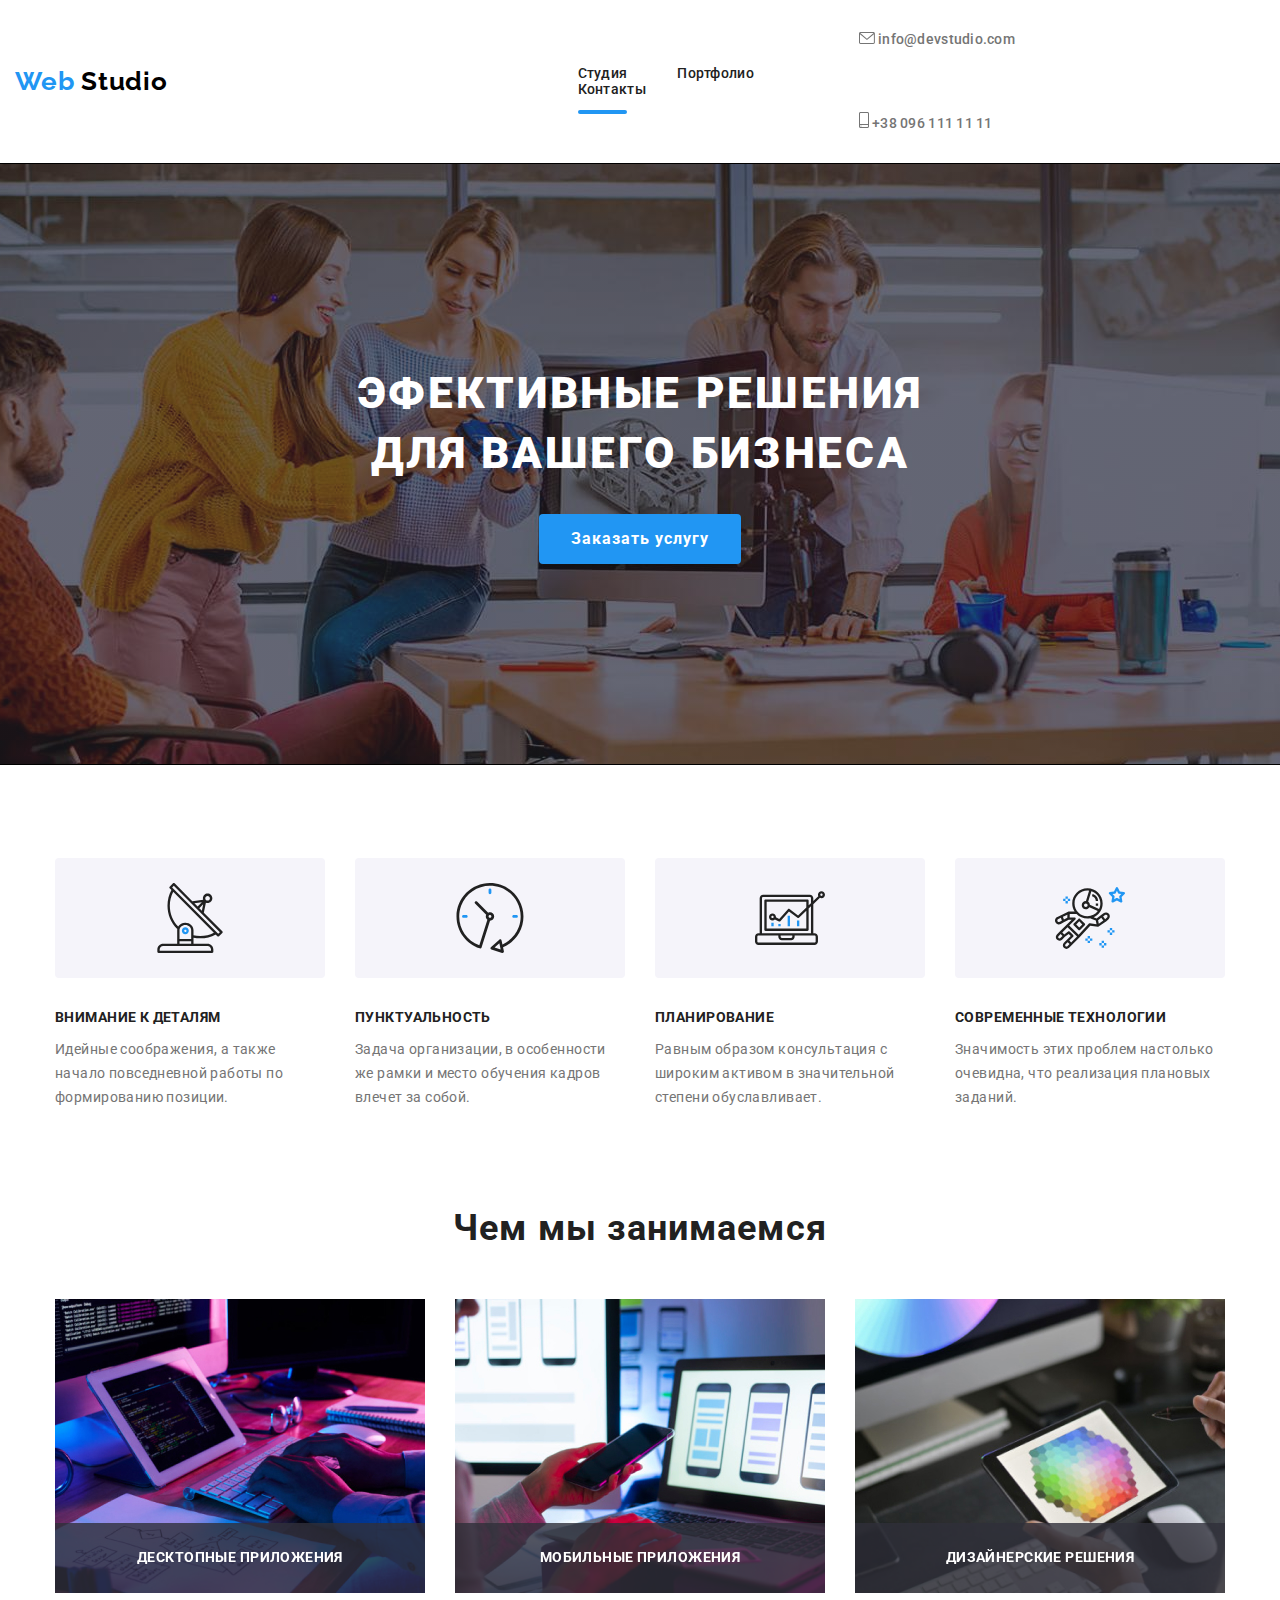
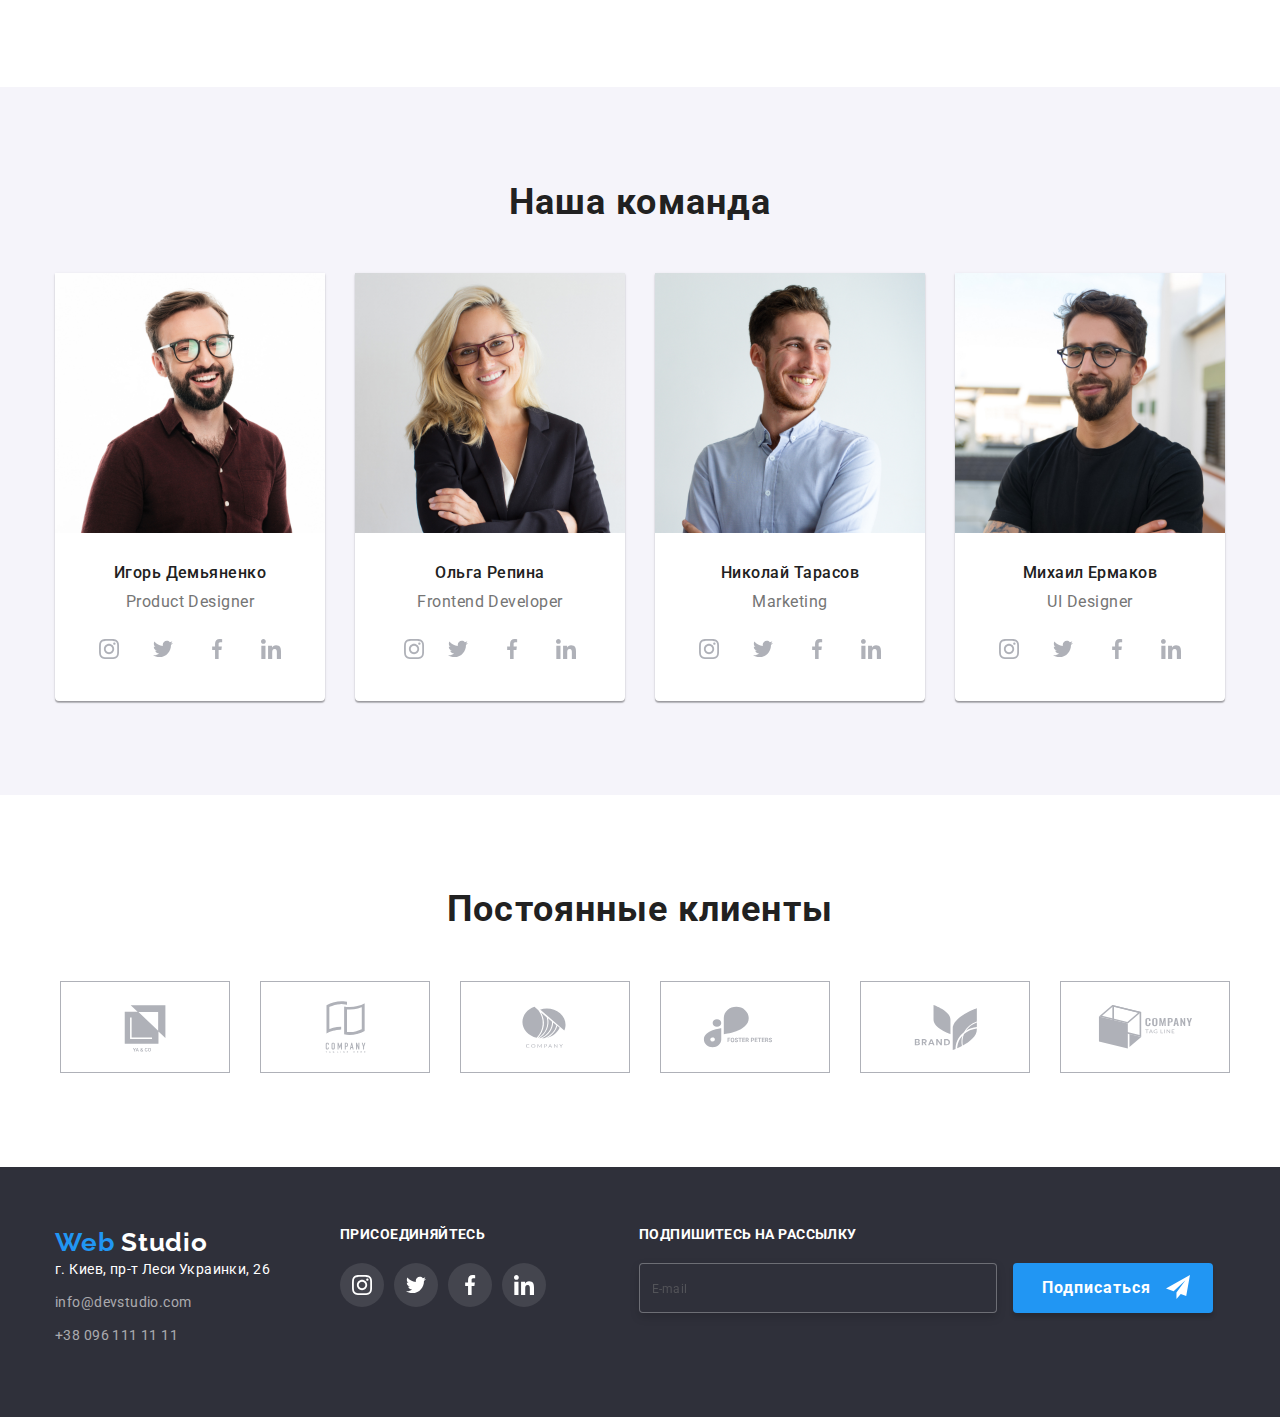
==== commit ed0786bc: "fgh" ====
--- a/index.html
+++ b/index.html
@@ -24,16 +24,11 @@
     <!--golova-->
     <header class="header">
       <div class="container-header">
-        <!-- class="container-header" -->
-        <nav class="header__navigation">
-          <!-- class="navigation" -->
-          <a class="header__logo" href="index.html">
-            <!-- class="logo" -->
-            <span class="logo__color">Web</span>
-            <!-- class="web_color" -->
-            <span class="logo__color-a">Studio</span></a>
-            <!-- class="web-color-a" -->
-             <ul class="header__navigation-list list">
+                <nav class="header__navigation">
+                   <a class="header__logo" href="index.html">
+                       <span class="logo__color">Web</span>
+                        <span class="logo__color-a">Studio</span></a>
+                        <ul class="header__navigation-list list">
               <!-- class="navig_sait list" -->
             <li class="navigation-list__item border-a">
               <!-- class="head border-a" -->
--- a/css/main.min.css
+++ b/css/main.min.css
@@ -1,2 +1,2 @@
-*,*::before,*::after{-webkit-box-sizing:border-box;box-sizing:border-box}html,body{margin:0px;padding:0px}html{-webkit-box-sizing:border-box;box-sizing:border-box}*,*::after,*::before{-webkit-box-sizing:inherit;box-sizing:inherit}h1,h2,h3,h4,h5,h6,p{margin:0}.list{list-style:none;padding:0;margin:0}.link{text-decoration:none;color:inherit}img{display:block;max-width:100%;height:auto}a{text-decoration:none}.body{font-family:Roboto, sans-serif;font-style:normal;background:#ffffff}ul{list-style:none}ul{color:#000;list-style:none}.container-header{width:1200px;padding-left:15px;padding-right:15px;margin-left:auto;margin-right:auto}.container__section-hero{width:1200px;padding-left:15px;padding-right:15px;margin-left:auto;margin-right:auto}.container__section-advantages{width:1200px;padding-left:15px;padding-right:15px;margin-left:auto;margin-right:auto}.section-our-work{width:1200px;padding-left:15px;padding-right:15px;margin-left:auto;margin-right:auto}.container__section-our-team{padding-left:15px;padding-right:15px;margin-left:auto;margin-right:auto;padding:0px;width:1200px}.container-filter-button{padding-left:15px;padding-right:15px;margin-left:auto;margin-right:auto;width:1200px}.container-cartridge{padding-left:15px;width:1200px;margin-left:auto;padding-right:15px;-ms-flex-wrap:wrap;flex-wrap:wrap;margin-right:auto}.container__section-hero{padding-left:15px;width:1200px;margin-left:auto;padding-right:15px;margin-right:auto}.container-footer{padding-left:15px;width:1200px;margin-left:auto;padding-right:15px;display:-webkit-box;display:-ms-flexbox;display:flex;margin-right:auto}.container__section-our-team{padding-left:15px;width:1200px;margin-left:auto;padding-right:15px;margin-right:auto}.container-footer-port{padding-left:15px;width:1230px;margin-left:auto;padding-right:15px;margin-right:auto}.container-regular-customers{padding-left:15px;width:1200px;margin-left:auto;padding-right:15px;margin-right:auto;padding:0px}.Container-img{margin-bottom:20px;margin-top:0px}.body{background:#ffffff;font-family:Roboto, sans-serif;font-style:normal}.footer{display:-webkit-box;display:-ms-flexbox;display:flex;-webkit-box-orient:horizontal;-webkit-box-direction:normal;-ms-flex-direction:row;flex-direction:row;background-color:#2f303a;padding-top:60px;padding-bottom:60px}.footer__adres-div{margin-right:70px}.footer__address{font-style:normal;font-size:14px;line-height:1.71;letter-spacing:0.03em}.footer__item{margin-bottom:9px}.footer__item:focus,.footer__item:hover{color:#2196f3}.footer__logo{font-family:Raleway;font-style:normal;font-weight:700;font-size:26px;line-height:1.19;letter-spacing:0.03em}.footer__web-color{color:#2196F3}.footer__list{padding:0px;padding-bottom:0px;margin-bottom:0px}.footer__list:last-child{margin:0px}.footer__link-adress{font-size:14px;line-height:1.71;letter-spacing:0.03em;color:#ffffff}.footer-item__mail,.footer-item__telephone{font-size:14px;line-height:1.71;letter-spacing:0.03em;color:rgba(255,255,255,0.6);-webkit-transition-property:color;transition-property:color;-webkit-transition-duration:250ms;transition-duration:250ms;-webkit-transition-timing-function:cubic-bezier(0.4, 0, 0.2, 1);transition-timing-function:cubic-bezier(0.4, 0, 0.2, 1)}.footer-item__mail:hover,.footer-item__mail:focus,.footer-item__telephone:hover,.footer-item__telephone:focus{color:#2196f3}.footer__social-network{margin-left:70px;padding:0px}.footer__title-social-network{font-weight:700;font-size:14px;line-height:1.14;letter-spacing:0.03em;text-transform:uppercase;-webkit-box-pack:center;-ms-flex-pack:center;justify-content:center;margin-bottom:20px;color:#FFFFFF}.footer-social-network__list{display:-webkit-box;display:-ms-flexbox;display:flex;padding:0px;margin:0px}.footer-social-network__item{width:44px;height:44px;fill:#fff;background-color:rgba(255,255,255,0.1);border-radius:50%;margin-right:10px;-webkit-transition:background-color 250ms cubic-bezier(0.4, 0, 0.2, 1);transition:background-color 250ms cubic-bezier(0.4, 0, 0.2, 1)}.footer-social-network__item:last-child{margin-right:0px}.footer-social-network__item:hover,.footer-social-network__item:focus,.footer-social-network__item:active{border-color:#2196f3}.footer-social-network__item :hover{background-color:#2196f3}.footer-social-network__svg{width:20px;height:20px;margin:12px;fill:#fff}.footer-social-network__svg:hover,.footer-social-network__svg:focus{background-color:#2196f3;fill:#fff}.footer-social-network__link{display:block;border-radius:50%;width:44px;height:44px;-webkit-transition:background-color 250ms cubic-bezier(0.4, 0, 0.2, 1);transition:background-color 250ms cubic-bezier(0.4, 0, 0.2, 1)}.footer-social-network__link :hover,.footer-social-network__link :focus,.footer-social-network__link :active{border-color:#2196f3}.footer__subscribe-to-the-newsletter{margin-left:93px}.footer__heading-subscribe{display:block;font-weight:700;font-size:14px;line-height:1.14;letter-spacing:0.03em;text-transform:uppercase;color:#FFFFFF;margin-bottom:20px}.footer__input-email input{color:#F5F4FA}.footer__input-email{width:358px;height:50px;background:#2F303A;border:1px solid rgba(255,255,255,0.3);-webkit-box-sizing:border-box;box-sizing:border-box;-webkit-text-decoration:#FFFFFF;text-decoration:#FFFFFF;-webkit-filter:drop-shadow(0px 4px 4px rgba(0,0,0,0.15));filter:drop-shadow(0px 4px 4px rgba(0,0,0,0.15));border-radius:4px;margin-right:12px;padding-left:12px;color:#F5F4FA}.footer__subscribe-button{position:relative;width:200px;height:50px;margin:0px;border:none;font-weight:700;font-size:16px;line-height:1.87;-webkit-box-align:center;-ms-flex-align:center;align-items:center;text-align:center;letter-spacing:0.06em;color:#FFFFFF;background:#2196F3;-webkit-box-shadow:0px 4px 4px rgba(0,0,0,0.15);box-shadow:0px 4px 4px rgba(0,0,0,0.15);border-radius:4px;padding:10px 62px 10px 29px}.subscribe-to-the-newsletter__svg{position:absolute;content:"";top:0;right:0;-webkit-transform:translate(-96%, 50%);transform:translate(-96%, 50%);display:-webkit-inline-box;display:-ms-inline-flexbox;display:inline-flex}.subscribe-to-the-newsletter-svg{position:absolute;content:"";top:0;right:0;-webkit-transform:translate(-96%, 50%);transform:translate(-96%, 50%);display:-webkit-inline-box;display:-ms-inline-flexbox;display:inline-flex}.adress{font-weight:400;font-size:14px;line-height:1.71;letter-spacing:0.03em;color:#FFFFFF}.footer__heading-social-network{font-size:14px;line-height:1.14;letter-spacing:0.03em;text-transform:uppercase;color:#FFFFFF;margin-bottom:20px;font-weight:700}.header{background:#ffffff;color:#212121}.header__navigation{display:-webkit-box;display:-ms-flexbox;display:flex;-webkit-box-align:center;-ms-flex-align:center;align-items:center}.header__navigation-list{position:relative;display:-webkit-box;display:-ms-flexbox;display:flex;margin-left:93px}.header__navigation-list a{color:#212121;font-weight:500;font-size:14px;line-height:1.14;letter-spacing:0.02em;-webkit-transition-property:color;transition-property:color;-webkit-transition-duration:250ms;transition-duration:250ms;margin-left:50px;-webkit-transition-timing-function:cubic-bezier(0.4, 0, 0.2, 1);transition-timing-function:cubic-bezier(0.4, 0, 0.2, 1)}.header__navigation-list :hover,.header__navigation-list :focus{color:#2196f3}.list{-ms-flex-wrap:wrap;flex-wrap:wrap}.border-a ::after{content:"";position:absolute;background:#2196F3;border-radius:2px;left:0;bottom:-32px;width:100%;height:4px;opacity:1}.header__navigation-list :last-child{margin-right:0px}.current{color:#2196f3;position:relative;height:100%}.navigation-list__link{padding:0px;display:block;margin-bottom:0px;margin-top:0px}.header-contakts__list{margin-bottom:0px;margin-top:0px;fill:#757575;margin-right:50px;display:-webkit-box;display:-ms-flexbox;display:flex;-webkit-box-align:center;-ms-flex-align:center;align-items:center;margin-left:auto}.header-contakts__list :hover,.header-contakts__list :focus{color:#2196f3;fill:#2196f3}.header-contakts__list :last-child{margin-right:0px}.header-contakts__contakt-item{fill:#757575;margin-right:50px;display:-webkit-box;display:-ms-flexbox;display:flex;margin-top:32px;margin-bottom:32px;margin-left:auto}.header-contakts__contakt-item :hover,.header-contakts__contakt-item :focus{color:#2196f3;fill:#2196f3}.header-contakts__contakt-item :last-child{margin-right:0px}.header-contakts__contakt-item a{font-weight:500;font-size:14px;line-height:1.14;letter-spacing:0.02em;margin-left:30px;color:#757575;-webkit-transition:color 250ms cubic-bezier(0.4, 0, 0.2, 1);transition:color 250ms cubic-bezier(0.4, 0, 0.2, 1)}.head-svg-mail{height:12px;margin-right:10px;width:16px}.head-svg-phone{height:16px;width:10px}.header__logo{font-style:normal;font-family:Raleway;font-size:26px;font-weight:700;line-height:1.19;letter-spacing:0.03em}.logo__color{color:#2196f3}.logo__color-a,.web-color-a{color:#000000}.footer__web-color-b{color:#ffffff}.section-advantages__hide{display:none}.section-advantages{background:#ffffff;padding-top:94px;padding-bottom:94px;margin:0px}.section-advantages__list{display:-webkit-box;display:-ms-flexbox;display:flex;margin-left:auto;margin-right:auto;padding:0px;-ms-flex-wrap:nowrap;flex-wrap:nowrap}.section-advantages__item{margin-right:30px}.section-advantages__item :last-child{margin-right:0px}.section-advantages__div{display:-webkit-box;display:-ms-flexbox;display:flex;-webkit-box-pack:center;-ms-flex-pack:center;justify-content:center;-webkit-box-align:center;-ms-flex-align:center;align-items:center;width:270px;height:120px;background-color:#F5F4FA;border-radius:4px}.section-advantages__svg{display:-webkit-box;display:-ms-flexbox;display:flex;width:70px;height:70px;margin:0px}.section-advantages__card-title{padding-top:30px;font-weight:700;font-size:14px;line-height:1.42;letter-spacing:0.03em;text-transform:uppercase;color:#212121;color:#212121;margin-top:0;margin-bottom:10px}.section-advantages__card-text{color:#757575;margin-right:30px;width:270px;height:75px;font-size:14px;line-height:1.71;letter-spacing:0.03em;color:#757575}p{margin-bottom:0;margin-top:0}.name{padding-bottom:200px;padding-top:200px;background:#2f303a;color:#fff;text-align:center}.section-hero__title-hero{margin-bottom:30px;margin-top:0;font-family:Roboto;font-style:normal;font-weight:900;font-size:44px;line-height:1.36;letter-spacing:0.06em;text-transform:uppercase;color:#ffffff;margin-top:0}.section-hero{height:600px;margin-left:auto;margin-right:auto;outline:1px solid black;max-width:1600px;background-image:-webkit-gradient(linear, left top, right top, from(rgba(47,48,58,0.4)), to(rgba(47,48,58,0.4))),url(../image/Hero.jpg);background-image:linear-gradient(to right, rgba(47,48,58,0.4), rgba(47,48,58,0.4)),url(../image/Hero.jpg);background-repeat:no-repeat;background-size:cover;background-position:center}.section-hero__button{display:inline-block;border:none;color:#fff;background-color:#2196f3;font-family:Roboto;font-style:normal;font-weight:700;font-size:16px;line-height:1.88;display:-webkit-box;display:-ms-flexbox;display:flex;-webkit-box-align:center;-ms-flex-align:center;align-items:center;text-align:center;letter-spacing:0.06em;min-width:200px;height:50px;left:700px;top:430px;-webkit-box-shadow:0px 4px 4px rgba(0,0,0,0.15);box-shadow:0px 4px 4px rgba(0,0,0,0.15);border-radius:4px;padding:10px 32px;margin-right:auto;margin-left:auto;padding:10px 32px}.backdrop{position:fixed;top:0;left:0;width:100%;height:100%;background-color:rgba(0,0,0,0.2);-webkit-transition-property:opacity;transition-property:opacity;-webkit-transition-duration:250ms;transition-duration:250ms;-webkit-transition-timing-function:cubic-bezier(0.4, 0, 0.2, 1),scale 250ms cubic-bezier(0.4, 0, 0.2, 1);transition-timing-function:cubic-bezier(0.4, 0, 0.2, 1),scale 250ms cubic-bezier(0.4, 0, 0.2, 1)}.backdrop.is-hidden{opacity:0;pointer-events:none;-webkit-transform:scale(0.5);transform:scale(0.5)}.modal{padding:40px 39px 40px 41px;width:528px;height:581px;-webkit-transform:translate(-50%, -50%);transform:translate(-50%, -50%);position:absolute;top:50%;left:50%;background:#FFFFFF;-webkit-box-shadow:0px 1px 3px rgba(0,0,0,0.12),0px 1px 1px rgba(0,0,0,0.14),0px 2px 1px rgba(0,0,0,0.2);box-shadow:0px 1px 3px rgba(0,0,0,0.12),0px 1px 1px rgba(0,0,0,0.14),0px 2px 1px rgba(0,0,0,0.2);border-radius:4px;-webkit-transition:opacity 250ms cubic-bezier(0.4, 0, 0.2, 1);transition:opacity 250ms cubic-bezier(0.4, 0, 0.2, 1)}::-webkit-input-placeholder{font-weight:400;font-size:12px;line-height:1.16;letter-spacing:0.01em;color:rgba(117,117,117,0.5)}:-ms-input-placeholder{font-weight:400;font-size:12px;line-height:1.16;letter-spacing:0.01em;color:rgba(117,117,117,0.5)}::-ms-input-placeholder{font-weight:400;font-size:12px;line-height:1.16;letter-spacing:0.01em;color:rgba(117,117,117,0.5)}::placeholder{font-weight:400;font-size:12px;line-height:1.16;letter-spacing:0.01em;color:rgba(117,117,117,0.5)}.button-closet{position:absolute;display:-webkit-box;display:-ms-flexbox;display:flex;display:block;content:"";padding:0px;border-radius:50%;border:1px solid rgba(0,0,0,0.1);background-color:#FFFFFF;top:14px;right:14px;width:30px;height:30px}.closet-svg{position:absolute;top:0;left:0;display:block;width:18px;height:18px;-webkit-transform:translate(26%, 22%);transform:translate(26%, 22%);-webkit-transition:fill 250ms cubic-bezier(0.4, 0, 0.2, 1);transition:fill 250ms cubic-bezier(0.4, 0, 0.2, 1)}.closet-svg :hover .closet-svg :focus{fill:#2196f3}.section-our-team{background:#f5f4fa}.section-our-team__title{font-weight:700;font-size:36px;line-height:1.17;text-align:center;letter-spacing:0.03em;color:#212121;margin-top:0px;margin-bottom:50px;background:#f5f4fa;padding-top:94px}.section-our-team__title-name{padding-top:0px;padding-bottom:10px;font-weight:500;font-size:16px;line-height:1.19;text-align:center;letter-spacing:0.03em;color:#212121}.section-our-team__text-spetikatoon{padding-top:0px}.section-our-team__list{display:-webkit-box;display:-ms-flexbox;display:flex;padding:0px;padding-bottom:94px}.section-our-team__item,.section-our-team__item-a{border-radius:0px 0px 4px 4px;background:#ffffff;-webkit-box-shadow:0px 1px 3px rgba(0,0,0,0.12),0px 1px 1px rgba(0,0,0,0.14),0px 2px 1px rgba(0,0,0,0.2);box-shadow:0px 1px 3px rgba(0,0,0,0.12),0px 1px 1px rgba(0,0,0,0.14),0px 2px 1px rgba(0,0,0,0.2);width:270px;height:428px}.section-our-team__item{margin-right:30px}.section-our-team__item-a{margin-right:0px}.section-our-team__text-spetikatoon{font-size:16px;line-height:1.19;text-align:center;letter-spacing:0.03em;color:#757575}.section-our-team__spetifikation{padding:30px 32px}.section-our-team__photo{padding-top:0px;padding-bottom:0px;margin-right:0px}.section-our-team__list-contacts{display:-webkit-box;display:-ms-flexbox;display:flex;margin-top:16px;margin-bottom:30px}.section-our-team__list-contacts :last-child{margin-right:0px}.section-our-team__list-contacts{display:-webkit-box;display:-ms-flexbox;display:flex;-webkit-box-align:center;-ms-flex-align:center;align-items:center;-webkit-box-pack:center;-ms-flex-pack:center;justify-content:center;padding:0px;margin-top:16px}.section-our-team__item-contacts{padding:0px;border:none;-webkit-box-pack:center;-ms-flex-pack:center;justify-content:center;background-color:#fff;margin-right:10px;fill:#AFB1B8}.section-our-team__item-contacts :hover,.section-our-team__item-contacts :focus{background-color:#2196f3;fill:#F5F4FA}.section-our-team__link-contacts{display:-webkit-box;display:-ms-flexbox;display:flex;-webkit-box-pack:center;-ms-flex-pack:center;justify-content:center;-webkit-box-align:center;-ms-flex-align:center;align-items:center;display:block;border-radius:50%;width:44px;height:44px;background-color:#ffffff;fill:#AFB1B8;-webkit-transition:background-color 250ms cubic-bezier(0.4, 0, 0.2, 1),fill 250ms cubic-bezier(0.4, 0, 0.2, 1);transition:background-color 250ms cubic-bezier(0.4, 0, 0.2, 1),fill 250ms cubic-bezier(0.4, 0, 0.2, 1)}.section-our-team__svg-contacts{width:20px;height:20px;margin:12px}.section-our-work{padding-bottom:94px}.section-our-work__list{display:-webkit-box;display:-ms-flexbox;display:flex;margin-left:auto;margin-right:auto;margin:0px;padding:0px}.section-our-work__list .section-our-work__item{margin-right:30px;display:block}.section-our-work__list :last-child{margin-right:0px}.section-our-work__item{margin-right:30px;display:block}.section-our-work__item :last-child{margin:0px}.section-our-work__title{margin-top:0;margin-bottom:50;font-weight:700;font-size:36px;line-height:1.17;text-align:center;letter-spacing:0.03em;color:#212121;margin-bottom:50px}.section-regular-customers{padding:0px;margin-bottom:94px;margin-top:94px}.regular-customers__title{font-weight:700;font-size:36px;line-height:1.16;text-align:center;letter-spacing:0.03em;color:#212121;margin-bottom:50px}.regular-customers__list{display:-webkit-box;display:-ms-flexbox;display:flex;-webkit-box-pack:center;-ms-flex-pack:center;justify-content:center}.regular-customers__item{fill:#AFB1B8;-webkit-box-sizing:border-box;box-sizing:border-box;border-radius:4px;-webkit-transition-property:color;transition-property:color;-webkit-transition-duration:250ms;transition-duration:250ms;-webkit-transition-timing-function:cubic-bezier(0.4, 0, 0.2, 1);transition-timing-function:cubic-bezier(0.4, 0, 0.2, 1);padding:0px;margin-right:30px}.regular-customers__item :hover,.regular-customers__item :focus{border-color:#2196f3;fill:#2196f3}.regular-customers__item :last-child{margin-right:0px}.regular-customers__link{display:block;width:170px;height:92px;fill:#afb1b8;border:1px solid #AFB1B8;background-color:#fff;-webkit-transition-property:fill;transition-property:fill;-webkit-transition-duration:250ms;transition-duration:250ms;-webkit-transition-timing-function:cubic-bezier(0.4, 0, 0.2, 1);transition-timing-function:cubic-bezier(0.4, 0, 0.2, 1);-webkit-transition:border 250ms cubic-bezier(0.4, 0, 0.2, 1);transition:border 250ms cubic-bezier(0.4, 0, 0.2, 1)}.regular-customers__link :hover,.regular-customers__link :focus{background-color:#fff;border-color:#2196f3;fill:#2196f3}.regular-customers__svg{width:106px;height:60px;margin:16px 32px}.regular-customers__svg :hover,.regular-customers__svg :focus{fill:#afb1b8}.section-our-work__item{position:relative}.section-our-work__div{position:relative}.section-our-work-card-design__text{display:-webkit-box;display:-ms-flexbox;display:flex;-webkit-box-pack:center;-ms-flex-pack:center;justify-content:center;-webkit-box-align:center;-ms-flex-align:center;align-items:center;font-weight:700;font-size:14px;line-height:1.14;text-align:center;letter-spacing:0.03em;text-transform:uppercase;color:#FFFFFF;left:0;bottom:0;padding:27px}.section-our-work__card-design{position:absolute;display:block;bottom:0;left:0;background-color:rgba(47,48,58,0.8);width:370px;height:70px}.container-cartridge{margin-top:0px;margin-bottom:20px}.cartridge__item{background:#FFFFFF;border:1px solid #EEEEEE;-webkit-box-sizing:border-box;box-sizing:border-box;width:370px;margin-right:30px;margin-bottom:30px}.cartridge__item:hover .cartridge__text,.cartridge__item:focus .cartridge__text{-webkit-box-shadow:0px 1px 1px rgba(0,0,0,0.12),0px 4px 4px rgba(0,0,0,0.06),1px 4px 6px rgba(0,0,0,0.16);box-shadow:0px 1px 1px rgba(0,0,0,0.12),0px 4px 4px rgba(0,0,0,0.06),1px 4px 6px rgba(0,0,0,0.16);-webkit-transform:translateY(0);transform:translateY(0)}.cartridge__item:hover,.cartridge__item:focus{-webkit-box-shadow:0px 1px 1px rgba(0,0,0,0.12),0px 4px 4px rgba(0,0,0,0.06),1px 4px 6px rgba(0,0,0,0.16);box-shadow:0px 1px 1px rgba(0,0,0,0.12),0px 4px 4px rgba(0,0,0,0.06),1px 4px 6px rgba(0,0,0,0.16)}.cartridge__name{padding-top:0px;padding-bottom:0px;margin-bottom:4px}.ccartridge-picture__text{padding-top:0px;padding-bottom:0px;font-weight:400;font-size:16px;line-height:1.87;letter-spacing:0.03em;color:#757575}.cartridge__list{display:-webkit-box;display:-ms-flexbox;display:flex;-ms-flex-wrap:wrap;flex-wrap:wrap;padding:0px}.cartridge__list :nth-child(3n+3){margin-right:0px}.cartridge__list :nth-last-child(-n+3){margin-bottom:0px}.cartridge__name{margin-top:0px;margin-bottom:4px;font-weight:700;font-size:18px;line-height:2;letter-spacing:0.06em;color:#212121}.cartridge__text{content:"";position:absolute;bottom:0;left:0;width:100%;height:100%;padding:60px 24px;display:block;font-weight:normal;font-size:18px;line-height:1.56;letter-spacing:0.03em;color:#F5F4FA !important;padding:0px 24px;content:"";position:absolute;bottom:0;left:0;width:100%;height:100%;padding:60px 24px;-webkit-transform:translateY(100%);transform:translateY(100%);background-color:rgba(33,150,243,0.9);-webkit-transition:-webkit-transform 250ms cubic-bezier(0.4, 0, 0.2, 1);transition:-webkit-transform 250ms cubic-bezier(0.4, 0, 0.2, 1);transition:transform 250ms cubic-bezier(0.4, 0, 0.2, 1);transition:transform 250ms cubic-bezier(0.4, 0, 0.2, 1), -webkit-transform 250ms cubic-bezier(0.4, 0, 0.2, 1);margin-top:0px;font-size:16px;line-height:1.88;letter-spacing:0.03em;color:#757575}.image__div{padding:20px 24px}.list{text-decoration:none}.image-fone-portfolio{position:relative;overflow:hidden}.section__filter-button{padding-bottom:94px;padding-top:94px}.overlay{content:"";position:absolute;bottom:-100;left:0;width:100%;height:100%;padding:60px 24px;background-color:rgba(33,150,243,0.9);-webkit-transition:-webkit-transform 250ms cubic-bezier(0.4, 0, 0.2, 1);transition:-webkit-transform 250ms cubic-bezier(0.4, 0, 0.2, 1);transition:transform 250ms cubic-bezier(0.4, 0, 0.2, 1);transition:transform 250ms cubic-bezier(0.4, 0, 0.2, 1), -webkit-transform 250ms cubic-bezier(0.4, 0, 0.2, 1)}.overlay ::after{content:"";position:absolute;bottom:0;left:0;width:100%;height:100%;padding:60px 24px;-webkit-transform:translateY(calc(+1% + 300px));transform:translateY(calc(+1% + 300px));background-color:rgba(33,150,243,0.9);-webkit-transition:-webkit-transform 250ms cubic-bezier(0.4, 0, 0.2, 1);transition:-webkit-transform 250ms cubic-bezier(0.4, 0, 0.2, 1);transition:transform 250ms cubic-bezier(0.4, 0, 0.2, 1);transition:transform 250ms cubic-bezier(0.4, 0, 0.2, 1), -webkit-transform 250ms cubic-bezier(0.4, 0, 0.2, 1)}.overlay-text{display:block;font-weight:normal;font-size:18px;line-height:1.56;letter-spacing:0.03em;color:#F5F4FA !important;padding:0px 24px}.header_portfolio{background:#ffffff;color:#212121;border-bottom:1px solid  #ECECEC}.image-fone-portfolio{position:relative}.header__hide{display:none}.section__filter-button{padding-bottom:94px;padding-top:94px}.filter-button__list{display:-webkit-box;display:-ms-flexbox;display:flex;-webkit-box-pack:center;-ms-flex-pack:center;justify-content:center;margin-top:0px;margin-bottom:50px;margin-left:auto;margin-right:auto;padding:0px}.filter-button__item{font-weight:500;font-size:16px;line-height:1.62;margin-left:8px;padding:0px;text-align:center;letter-spacing:0.03em;color:#212121;background:#f5f4fa;border-radius:4px;padding:6px 22px;-webkit-transition:background-color 250ms cubic-bezier(0.4, 0, 0.2, 1),color 250ms cubic-bezier(0.4, 0, 0.2, 1);transition:background-color 250ms cubic-bezier(0.4, 0, 0.2, 1),color 250ms cubic-bezier(0.4, 0, 0.2, 1)}.filter-button__item:hover,.filter-button__item:focus,.filter-button__item:active{color:#ffffff;background-color:#2196f3}.filter__button:last-child{margin-right:0px}.filter__button :hover,.filter__button :active,.filter__button :focus{color:#ffffff;background-color:var(--button-background);-webkit-box-shadow:0px 3px 1px rgba(0,0,0,0.1),0px 1px 2px rgba(0,0,0,0.08),0px 2px 2px rgba(0,0,0,0.12);box-shadow:0px 3px 1px rgba(0,0,0,0.1),0px 1px 2px rgba(0,0,0,0.08),0px 2px 2px rgba(0,0,0,0.12)}.filter__button{font-weight:500;font-size:16px;line-height:1.62;text-align:center;letter-spacing:0.03em;background:#f5f4fa;border-radius:4px;padding:6px 22px;-webkit-transition:background-color 250ms cubic-bezier(0.4, 0, 0.2, 1),color 250ms cubic-bezier(0.4, 0, 0.2, 1);transition:background-color 250ms cubic-bezier(0.4, 0, 0.2, 1),color 250ms cubic-bezier(0.4, 0, 0.2, 1);margin-right:8px}.filter__button:hover,.filter__button:focus,.filter__button:active{color:#ffffff;background-color:#2196f3;-webkit-box-shadow:0px 3px 1px rgba(0,0,0,0.1),0px 1px 2px rgba(0,0,0,0.08),0px 2px 2px rgba(0,0,0,0.12);box-shadow:0px 3px 1px rgba(0,0,0,0.1),0px 1px 2px rgba(0,0,0,0.08),0px 2px 2px rgba(0,0,0,0.12)}.filter__button :last-child{margin-right:0px}.border{border:none}.containre-backdrop{margin:40px}.backdrop{position:fixed;top:0;left:0;width:100%;height:100%;background-color:rgba(0,0,0,0.2);-webkit-transition-property:opacity;transition-property:opacity;-webkit-transition-duration:250ms;transition-duration:250ms;-webkit-transition-timing-function:cubic-bezier(0.4, 0, 0.2, 1),scale 250ms cubic-bezier(0.4, 0, 0.2, 1);transition-timing-function:cubic-bezier(0.4, 0, 0.2, 1),scale 250ms cubic-bezier(0.4, 0, 0.2, 1)}.backdrop.is-hidden{opacity:0;pointer-events:none;-webkit-transform:scale(0.5);transform:scale(0.5)}.modal{padding:40px 39px 40px 41px;width:528px;height:581px;-webkit-transform:translate(-50%, -50%);transform:translate(-50%, -50%);position:absolute;top:50%;left:50%;background:#FFFFFF;-webkit-box-shadow:0px 1px 3px rgba(0,0,0,0.12),0px 1px 1px rgba(0,0,0,0.14),0px 2px 1px rgba(0,0,0,0.2);box-shadow:0px 1px 3px rgba(0,0,0,0.12),0px 1px 1px rgba(0,0,0,0.14),0px 2px 1px rgba(0,0,0,0.2);border-radius:4px;-webkit-transition:opacity 250ms cubic-bezier(0.4, 0, 0.2, 1);transition:opacity 250ms cubic-bezier(0.4, 0, 0.2, 1)}::-webkit-input-placeholder{font-weight:400;font-size:12px;line-height:1.16;letter-spacing:0.01em;color:rgba(117,117,117,0.5)}:-ms-input-placeholder{font-weight:400;font-size:12px;line-height:1.16;letter-spacing:0.01em;color:rgba(117,117,117,0.5)}::-ms-input-placeholder{font-weight:400;font-size:12px;line-height:1.16;letter-spacing:0.01em;color:rgba(117,117,117,0.5)}::placeholder{font-weight:400;font-size:12px;line-height:1.16;letter-spacing:0.01em;color:rgba(117,117,117,0.5)}.button-closet{position:absolute;display:-webkit-box;display:-ms-flexbox;display:flex;display:block;content:"";padding:0px;border-radius:50%;border:1px solid rgba(0,0,0,0.1);background-color:#FFFFFF;top:14px;right:14px;width:30px;height:30px}.closet-svg{position:absolute;top:0;left:0;display:block;width:18px;height:18px;-webkit-transform:translate(26%, 22%);transform:translate(26%, 22%);-webkit-transition:fill 250ms cubic-bezier(0.4, 0, 0.2, 1);transition:fill 250ms cubic-bezier(0.4, 0, 0.2, 1)}.closet-svg:focus,.closet-svg:active,.closet-svg:hover{fill:#2196f3}.span-label{display:block;font-weight:normal;font-size:12px;line-height:1.16;text-align:left;letter-spacing:0.01em}.modal-name{position:relative;color:#757575}.modal-name-checkbox{font-weight:normal;font-size:14px;line-height:1.16;text-align:left;letter-spacing:0.01em;color:#757575}textarea{resize:none}.modal__h2{display:block;font-weight:700;font-size:20px;line-height:1.15;text-align:center;letter-spacing:0.03em;margin-bottom:12px;color:#212121}.modal-div{position:relative}.modal-button-send-form{margin:0 auto;margin-top:30px;border:none;width:200px;height:50px;background:#2196F3;-webkit-box-shadow:0px 4px 4px rgba(0,0,0,0.15);box-shadow:0px 4px 4px rgba(0,0,0,0.15);border-radius:4px;font-weight:500;font-size:16px;line-height:1.87;display:-webkit-box;display:-ms-flexbox;display:flex;-webkit-box-align:center;-ms-flex-align:center;align-items:center;text-align:center;letter-spacing:0.06em;-webkit-box-pack:center;-ms-flex-pack:center;justify-content:center;color:#FFFFFF}.contract{font-weight:400;font-size:14px;line-height:1.71;letter-spacing:0.03em;-webkit-text-decoration-line:underline;text-decoration-line:underline;color:#2196F3}.form{width:448px;height:40px;border:1px solid rgba(33,33,33,0.2);border-radius:4px;margin-left:auto;margin-right:auto}.form-grup-name,.form-grup-phone,.form-grup-mail{margin-bottom:10px;display:-webkit-box;display:-ms-flexbox;display:flex;-webkit-box-orient:vertical;-webkit-box-direction:normal;-ms-flex-direction:column;flex-direction:column}.form-group-coments{position:relative;margin-bottom:10px;display:-webkit-box;display:-ms-flexbox;display:flex;-webkit-box-orient:vertical;-webkit-box-direction:normal;-ms-flex-direction:column;flex-direction:column}.input-modal:focus+.maodal-svg,.input-modal:hover+.maodal-svg{border-color:#2196f3;fill:#2196f3;-webkit-transition:fill 250ms cubic-bezier(0.4, 0, 0.2, 1),left 250ms cubic-bezier(0.4, 0, 0.2, 1);transition:fill 250ms cubic-bezier(0.4, 0, 0.2, 1),left 250ms cubic-bezier(0.4, 0, 0.2, 1)}.input-modal:active,.input-modal:focus .input-modal:hover{border:1px solid #2196f3}.form-grup input{padding:11px 12px;border:1px solid rgba(33,33,33,0.2);-webkit-box-sizing:border-box;box-sizing:border-box;border-radius:4px}.form-grup label{margin-bottom:4px}.sizing{margin-left:40px;margin-right:40px}.form-group-coments textarea{height:120px}.input-modal{width:448px;height:40px;padding:11px 12px;border:1px solid rgba(33,33,33,0.2);border-radius:4px;padding-left:25px;margin-top:4px;-webkit-transition:border-color 250ms cubic-bezier(0.4, 0, 0.2, 1);transition:border-color 250ms cubic-bezier(0.4, 0, 0.2, 1)}.input-modal:active,.input-modal:hover,.input-modal:focus{border-color:#2196f3}.input-modal:active+.maodal-svg :hover,.input-modal:active+.maodal-svg :focus,.input-modal:active+.maodal-svg :active,.input-modal:hover+.maodal-svg :hover,.input-modal:hover+.maodal-svg :focus,.input-modal:hover+.maodal-svg :active,.input-modal:focus+.maodal-svg :hover,.input-modal:focus+.maodal-svg :focus,.input-modal:focus+.maodal-svg :active{fill:#2196f3}.input-modal-coment{width:448px;height:120px;padding:11px 12px;border:1px solid rgba(33,33,33,0.2);border-radius:4px;margin-top:4px;-webkit-transition:border-color 250ms cubic-bezier(0.4, 0, 0.2, 1);transition:border-color 250ms cubic-bezier(0.4, 0, 0.2, 1)}.input-modal-coment:active,.input-modal-coment:hover,.input-modal-coment:focus{border-color:#2196f3}.maodal-svg{position:absolute;fill:#000000;top:0;left:0;-webkit-transform:translate(12px, 33px);transform:translate(12px, 33px);opacity:1}.icon{position:absolute;top:0;left:0;display:inline-block;width:20px;height:20px;background-color:#2196f3}.form-grup-checkbox{position:relative}.rel{position:relative;border-color:#2196f3}.modal-name{position:relative}.checkbox-modal{-webkit-appearance:none;-moz-appearance:none;appearance:none;position:absolute}.span-checkbox{position:absolute;display:block;width:16px;height:15px;border:2px solid #212121;top:0;left:0;-webkit-transform:translate(-150%);transform:translate(-150%)}.checkbox-modal:checked ~ .span-checkbox{background-color:#2196f3;background-image:url(../../image/Vector-check.svg);background-size:contain;background-origin:content-box;border-color:#2196f3;background-repeat:no-repeat;background-position:center}.section__filter-button{padding-bottom:94px;padding-top:94px}.filter-button__list{display:-webkit-box;display:-ms-flexbox;display:flex;-webkit-box-pack:center;-ms-flex-pack:center;justify-content:center;margin-top:0px;margin-bottom:50px;margin-left:auto;margin-right:auto;padding:0px}.filter-button__item{font-weight:500;font-size:16px;line-height:1.62;margin-left:8px;padding:0px;text-align:center;letter-spacing:0.03em;color:#212121;background:#f5f4fa;border-radius:4px;padding:6px 22px;-webkit-transition:background-color 250ms cubic-bezier(0.4, 0, 0.2, 1),color 250ms cubic-bezier(0.4, 0, 0.2, 1);transition:background-color 250ms cubic-bezier(0.4, 0, 0.2, 1),color 250ms cubic-bezier(0.4, 0, 0.2, 1)}.filter-button__item:hover,.filter-button__item:focus,.filter-button__item:active{color:#ffffff;background-color:#2196f3}.filter__button:last-child{margin-right:0px}.filter__button :hover,.filter__button :active,.filter__button :focus{color:#ffffff;background-color:var(--button-background);-webkit-box-shadow:0px 3px 1px rgba(0,0,0,0.1),0px 1px 2px rgba(0,0,0,0.08),0px 2px 2px rgba(0,0,0,0.12);box-shadow:0px 3px 1px rgba(0,0,0,0.1),0px 1px 2px rgba(0,0,0,0.08),0px 2px 2px rgba(0,0,0,0.12)}.filter__button{font-weight:500;font-size:16px;line-height:1.62;text-align:center;letter-spacing:0.03em;background:#f5f4fa;border-radius:4px;padding:6px 22px;-webkit-transition:background-color 250ms cubic-bezier(0.4, 0, 0.2, 1),color 250ms cubic-bezier(0.4, 0, 0.2, 1);transition:background-color 250ms cubic-bezier(0.4, 0, 0.2, 1),color 250ms cubic-bezier(0.4, 0, 0.2, 1);margin-right:8px}.filter__button:hover,.filter__button:focus,.filter__button:active{color:#ffffff;background-color:#2196f3;-webkit-box-shadow:0px 3px 1px rgba(0,0,0,0.1),0px 1px 2px rgba(0,0,0,0.08),0px 2px 2px rgba(0,0,0,0.12);box-shadow:0px 3px 1px rgba(0,0,0,0.1),0px 1px 2px rgba(0,0,0,0.08),0px 2px 2px rgba(0,0,0,0.12)}.filter__button :last-child{margin-right:0px}.border{border:none}.section__filter-button{padding-bottom:94px;padding-top:94px}.section__filter-button{padding-bottom:94px;padding-top:94px}.filter-button__list{display:-webkit-box;display:-ms-flexbox;display:flex;-webkit-box-pack:center;-ms-flex-pack:center;justify-content:center;margin-top:0px;margin-bottom:50px;margin-left:auto;margin-right:auto;padding:0px}.filter-button__item{font-weight:500;font-size:16px;line-height:1.62;margin-left:8px;padding:0px;text-align:center;letter-spacing:0.03em;color:#212121;background:#f5f4fa;border-radius:4px;padding:6px 22px;-webkit-transition:background-color 250ms cubic-bezier(0.4, 0, 0.2, 1),color 250ms cubic-bezier(0.4, 0, 0.2, 1);transition:background-color 250ms cubic-bezier(0.4, 0, 0.2, 1),color 250ms cubic-bezier(0.4, 0, 0.2, 1)}.filter-button__item:hover,.filter-button__item:focus,.filter-button__item:active{color:#ffffff;background-color:#2196f3}.filter__button:last-child{margin-right:0px}.filter__button :hover,.filter__button :active,.filter__button :focus{color:#ffffff;background-color:var(--button-background);-webkit-box-shadow:0px 3px 1px rgba(0,0,0,0.1),0px 1px 2px rgba(0,0,0,0.08),0px 2px 2px rgba(0,0,0,0.12);box-shadow:0px 3px 1px rgba(0,0,0,0.1),0px 1px 2px rgba(0,0,0,0.08),0px 2px 2px rgba(0,0,0,0.12)}.filter__button{font-weight:500;font-size:16px;line-height:1.62;text-align:center;letter-spacing:0.03em;background:#f5f4fa;border-radius:4px;padding:6px 22px;-webkit-transition:background-color 250ms cubic-bezier(0.4, 0, 0.2, 1),color 250ms cubic-bezier(0.4, 0, 0.2, 1);transition:background-color 250ms cubic-bezier(0.4, 0, 0.2, 1),color 250ms cubic-bezier(0.4, 0, 0.2, 1);margin-right:8px}.filter__button:hover,.filter__button:focus,.filter__button:active{color:#ffffff;background-color:#2196f3;-webkit-box-shadow:0px 3px 1px rgba(0,0,0,0.1),0px 1px 2px rgba(0,0,0,0.08),0px 2px 2px rgba(0,0,0,0.12);box-shadow:0px 3px 1px rgba(0,0,0,0.1),0px 1px 2px rgba(0,0,0,0.08),0px 2px 2px rgba(0,0,0,0.12)}.filter__button :last-child{margin-right:0px}.border{border:none}
+*,*::before,*::after{-webkit-box-sizing:border-box;box-sizing:border-box}html,body{margin:0px;padding:0px}html{-webkit-box-sizing:border-box;box-sizing:border-box}*,*::after,*::before{-webkit-box-sizing:inherit;box-sizing:inherit}h1,h2,h3,h4,h5,h6,p{margin:0}.list{list-style:none;padding:0;margin:0}.link{text-decoration:none;color:inherit}img{display:block;max-width:100%;height:auto}a{text-decoration:none}.body{font-family:Roboto, sans-serif;font-style:normal;background:#ffffff}ul{list-style:none}ul{color:#000;list-style:none}.container-header{width:1200px;padding-left:15px;padding-right:15px;margin-left:auto;margin-right:auto}.container__section-hero{width:1200px;padding-left:15px;padding-right:15px;margin-left:auto;margin-right:auto}.container__section-advantages{width:1200px;padding-left:15px;padding-right:15px;margin-left:auto;margin-right:auto}.section-our-work{width:1200px;padding-left:15px;padding-right:15px;margin-left:auto;margin-right:auto}.container__section-our-team{padding-left:15px;padding-right:15px;margin-left:auto;margin-right:auto;padding:0px;width:1200px}.container-filter-button{padding-left:15px;padding-right:15px;margin-left:auto;margin-right:auto;width:1200px}.container-cartridge{padding-left:15px;width:1200px;margin-left:auto;padding-right:15px;-ms-flex-wrap:wrap;flex-wrap:wrap;margin-right:auto}.container__section-hero{padding-left:15px;width:1200px;margin-left:auto;padding-right:15px;margin-right:auto}.container-footer{padding-left:15px;width:1200px;margin-left:auto;padding-right:15px;display:-webkit-box;display:-ms-flexbox;display:flex;margin-right:auto}.container__section-our-team{padding-left:15px;width:1200px;margin-left:auto;padding-right:15px;margin-right:auto}.container-footer-port{padding-left:15px;width:1230px;margin-left:auto;padding-right:15px;margin-right:auto}.container-regular-customers{padding-left:15px;width:1200px;margin-left:auto;padding-right:15px;margin-right:auto;padding:0px}.Container-img{margin-bottom:20px;margin-top:0px}.body{background:#ffffff;font-family:Roboto, sans-serif;font-style:normal}.footer{display:-webkit-box;display:-ms-flexbox;display:flex;-webkit-box-orient:horizontal;-webkit-box-direction:normal;-ms-flex-direction:row;flex-direction:row;background-color:#2f303a;padding-top:60px;padding-bottom:60px}.footer__adres-div{margin-right:70px}.footer__address{font-style:normal;font-size:14px;line-height:1.71;letter-spacing:0.03em}.footer__item{margin-bottom:9px}.footer__item:focus,.footer__item:hover{color:#2196f3}.footer__logo{font-family:Raleway;font-style:normal;font-weight:700;font-size:26px;line-height:1.19;letter-spacing:0.03em}.footer__web-color{color:#2196F3}.footer__list{padding:0px;padding-bottom:0px;margin-bottom:0px}.footer__list:last-child{margin:0px}.footer__link-adress{font-size:14px;line-height:1.71;letter-spacing:0.03em;color:#ffffff}.footer-item__mail,.footer-item__telephone{font-size:14px;line-height:1.71;letter-spacing:0.03em;color:rgba(255,255,255,0.6);-webkit-transition-property:color;transition-property:color;-webkit-transition-duration:250ms;transition-duration:250ms;-webkit-transition-timing-function:cubic-bezier(0.4, 0, 0.2, 1);transition-timing-function:cubic-bezier(0.4, 0, 0.2, 1)}.footer-item__mail:hover,.footer-item__mail:focus,.footer-item__telephone:hover,.footer-item__telephone:focus{color:#2196f3}.footer__social-network{margin-left:70px;padding:0px}.footer__title-social-network{font-weight:700;font-size:14px;line-height:1.14;letter-spacing:0.03em;text-transform:uppercase;-webkit-box-pack:center;-ms-flex-pack:center;justify-content:center;margin-bottom:20px;color:#FFFFFF}.footer-social-network__list{display:-webkit-box;display:-ms-flexbox;display:flex;padding:0px;margin:0px}.footer-social-network__item{width:44px;height:44px;fill:#fff;background-color:rgba(255,255,255,0.1);border-radius:50%;margin-right:10px;-webkit-transition:background-color 250ms cubic-bezier(0.4, 0, 0.2, 1);transition:background-color 250ms cubic-bezier(0.4, 0, 0.2, 1)}.footer-social-network__item:last-child{margin-right:0px}.footer-social-network__item:hover,.footer-social-network__item:focus,.footer-social-network__item:active{border-color:#2196f3}.footer-social-network__item :hover{background-color:#2196f3}.footer-social-network__svg{width:20px;height:20px;margin:12px;fill:#fff}.footer-social-network__svg:hover,.footer-social-network__svg:focus{background-color:#2196f3;fill:#fff}.footer-social-network__link{display:block;border-radius:50%;width:44px;height:44px;-webkit-transition:background-color 250ms cubic-bezier(0.4, 0, 0.2, 1);transition:background-color 250ms cubic-bezier(0.4, 0, 0.2, 1)}.footer-social-network__link :hover,.footer-social-network__link :focus,.footer-social-network__link :active{border-color:#2196f3}.footer__subscribe-to-the-newsletter{margin-left:93px}.footer__heading-subscribe{display:block;font-weight:700;font-size:14px;line-height:1.14;letter-spacing:0.03em;text-transform:uppercase;color:#FFFFFF;margin-bottom:20px}.footer__input-email input{color:#F5F4FA}.footer__input-email{width:358px;height:50px;background:#2F303A;border:1px solid rgba(255,255,255,0.3);-webkit-box-sizing:border-box;box-sizing:border-box;-webkit-text-decoration:#FFFFFF;text-decoration:#FFFFFF;-webkit-filter:drop-shadow(0px 4px 4px rgba(0,0,0,0.15));filter:drop-shadow(0px 4px 4px rgba(0,0,0,0.15));border-radius:4px;margin-right:12px;padding-left:12px;color:#F5F4FA}.footer__subscribe-button{position:relative;width:200px;height:50px;margin:0px;border:none;font-weight:700;font-size:16px;line-height:1.87;-webkit-box-align:center;-ms-flex-align:center;align-items:center;text-align:center;letter-spacing:0.06em;color:#FFFFFF;background:#2196F3;-webkit-box-shadow:0px 4px 4px rgba(0,0,0,0.15);box-shadow:0px 4px 4px rgba(0,0,0,0.15);border-radius:4px;padding:10px 62px 10px 29px}.subscribe-to-the-newsletter__svg{position:absolute;content:"";top:0;right:0;-webkit-transform:translate(-96%, 50%);transform:translate(-96%, 50%);display:-webkit-inline-box;display:-ms-inline-flexbox;display:inline-flex}.subscribe-to-the-newsletter-svg{position:absolute;content:"";top:0;right:0;-webkit-transform:translate(-96%, 50%);transform:translate(-96%, 50%);display:-webkit-inline-box;display:-ms-inline-flexbox;display:inline-flex}.adress{font-weight:400;font-size:14px;line-height:1.71;letter-spacing:0.03em;color:#FFFFFF}.footer__heading-social-network{font-size:14px;line-height:1.14;letter-spacing:0.03em;text-transform:uppercase;color:#FFFFFF;margin-bottom:20px;font-weight:700}.header{background:#ffffff;color:#212121}@media screen and (min-width: 480px){.header{width:480px}}.header__navigation{display:-webkit-box;display:-ms-flexbox;display:flex;-webkit-box-align:center;-ms-flex-align:center;align-items:center}.header__navigation-list{position:relative;display:-webkit-box;display:-ms-flexbox;display:flex;margin-left:93px}.header__navigation-list a{color:#212121;font-weight:500;font-size:14px;line-height:1.14;letter-spacing:0.02em;-webkit-transition-property:color;transition-property:color;-webkit-transition-duration:250ms;transition-duration:250ms;margin-left:50px;-webkit-transition-timing-function:cubic-bezier(0.4, 0, 0.2, 1);transition-timing-function:cubic-bezier(0.4, 0, 0.2, 1)}.header__navigation-list :hover,.header__navigation-list :focus{color:#2196f3}.list{-ms-flex-wrap:wrap;flex-wrap:wrap}.border-a ::after{content:"";position:absolute;background:#2196F3;border-radius:2px;left:0;bottom:-32px;width:100%;height:4px;opacity:1}.header__navigation-list :last-child{margin-right:0px}.current{color:#2196f3;position:relative;height:100%}.navigation-list__link{padding:0px;display:block;margin-bottom:0px;margin-top:0px}.header-contakts__list{margin-bottom:0px;margin-top:0px;fill:#757575;margin-right:50px;display:-webkit-box;display:-ms-flexbox;display:flex;-webkit-box-align:center;-ms-flex-align:center;align-items:center;margin-left:auto}.header-contakts__list :hover,.header-contakts__list :focus{color:#2196f3;fill:#2196f3}.header-contakts__list :last-child{margin-right:0px}.header-contakts__contakt-item{fill:#757575;margin-right:50px;display:-webkit-box;display:-ms-flexbox;display:flex;margin-top:32px;margin-bottom:32px;margin-left:auto}.header-contakts__contakt-item :hover,.header-contakts__contakt-item :focus{color:#2196f3;fill:#2196f3}.header-contakts__contakt-item :last-child{margin-right:0px}.header-contakts__contakt-item a{font-weight:500;font-size:14px;line-height:1.14;letter-spacing:0.02em;margin-left:30px;color:#757575;-webkit-transition:color 250ms cubic-bezier(0.4, 0, 0.2, 1);transition:color 250ms cubic-bezier(0.4, 0, 0.2, 1)}.head-svg-mail{height:12px;margin-right:10px;width:16px}.head-svg-phone{height:16px;width:10px}.header__logo{font-style:normal;font-family:Raleway;font-size:26px;font-weight:700;line-height:1.19;letter-spacing:0.03em}@media screen and (min-width: 480px){.header__logo{width:480px}}.logo__color{color:#2196f3}@media screen and (min-width: 480px){.logo__color{width:480px}}.logo__color-a,.web-color-a{color:#000000}@media screen and (min-width: 480px){.logo__color-a,.web-color-a{width:480px}}.footer__web-color-b{color:#ffffff}@media screen and (min-width: 480px){.footer__web-color-b{width:480px}}.section-advantages__hide{display:none}.section-advantages{background:#ffffff;padding-top:94px;padding-bottom:94px;margin:0px}.section-advantages__list{display:-webkit-box;display:-ms-flexbox;display:flex;margin-left:auto;margin-right:auto;padding:0px;-ms-flex-wrap:nowrap;flex-wrap:nowrap}.section-advantages__item{margin-right:30px}.section-advantages__item :last-child{margin-right:0px}.section-advantages__div{display:-webkit-box;display:-ms-flexbox;display:flex;-webkit-box-pack:center;-ms-flex-pack:center;justify-content:center;-webkit-box-align:center;-ms-flex-align:center;align-items:center;width:270px;height:120px;background-color:#F5F4FA;border-radius:4px}.section-advantages__svg{display:-webkit-box;display:-ms-flexbox;display:flex;width:70px;height:70px;margin:0px}.section-advantages__card-title{padding-top:30px;font-weight:700;font-size:14px;line-height:1.42;letter-spacing:0.03em;text-transform:uppercase;color:#212121;color:#212121;margin-top:0;margin-bottom:10px}.section-advantages__card-text{color:#757575;margin-right:30px;width:270px;height:75px;font-size:14px;line-height:1.71;letter-spacing:0.03em;color:#757575}p{margin-bottom:0;margin-top:0}.name{padding-bottom:200px;padding-top:200px;background:#2f303a;color:#fff;text-align:center}.section-hero__title-hero{margin-bottom:30px;margin-top:0;font-family:Roboto;font-style:normal;font-weight:900;font-size:44px;line-height:1.36;letter-spacing:0.06em;text-transform:uppercase;color:#ffffff;margin-top:0}.section-hero{height:600px;margin-left:auto;margin-right:auto;outline:1px solid black;max-width:1600px;background-image:-webkit-gradient(linear, left top, right top, from(rgba(47,48,58,0.4)), to(rgba(47,48,58,0.4))),url(../image/Hero.jpg);background-image:linear-gradient(to right, rgba(47,48,58,0.4), rgba(47,48,58,0.4)),url(../image/Hero.jpg);background-repeat:no-repeat;background-size:cover;background-position:center}.section-hero__button{display:inline-block;border:none;color:#fff;background-color:#2196f3;font-family:Roboto;font-style:normal;font-weight:700;font-size:16px;line-height:1.88;display:-webkit-box;display:-ms-flexbox;display:flex;-webkit-box-align:center;-ms-flex-align:center;align-items:center;text-align:center;letter-spacing:0.06em;min-width:200px;height:50px;left:700px;top:430px;-webkit-box-shadow:0px 4px 4px rgba(0,0,0,0.15);box-shadow:0px 4px 4px rgba(0,0,0,0.15);border-radius:4px;padding:10px 32px;margin-right:auto;margin-left:auto;padding:10px 32px}.backdrop{position:fixed;top:0;left:0;width:100%;height:100%;background-color:rgba(0,0,0,0.2);-webkit-transition-property:opacity;transition-property:opacity;-webkit-transition-duration:250ms;transition-duration:250ms;-webkit-transition-timing-function:cubic-bezier(0.4, 0, 0.2, 1),scale 250ms cubic-bezier(0.4, 0, 0.2, 1);transition-timing-function:cubic-bezier(0.4, 0, 0.2, 1),scale 250ms cubic-bezier(0.4, 0, 0.2, 1)}.backdrop.is-hidden{opacity:0;pointer-events:none;-webkit-transform:scale(0.5);transform:scale(0.5)}.modal{padding:40px 39px 40px 41px;width:528px;height:581px;-webkit-transform:translate(-50%, -50%);transform:translate(-50%, -50%);position:absolute;top:50%;left:50%;background:#FFFFFF;-webkit-box-shadow:0px 1px 3px rgba(0,0,0,0.12),0px 1px 1px rgba(0,0,0,0.14),0px 2px 1px rgba(0,0,0,0.2);box-shadow:0px 1px 3px rgba(0,0,0,0.12),0px 1px 1px rgba(0,0,0,0.14),0px 2px 1px rgba(0,0,0,0.2);border-radius:4px;-webkit-transition:opacity 250ms cubic-bezier(0.4, 0, 0.2, 1);transition:opacity 250ms cubic-bezier(0.4, 0, 0.2, 1)}::-webkit-input-placeholder{font-weight:400;font-size:12px;line-height:1.16;letter-spacing:0.01em;color:rgba(117,117,117,0.5)}:-ms-input-placeholder{font-weight:400;font-size:12px;line-height:1.16;letter-spacing:0.01em;color:rgba(117,117,117,0.5)}::-ms-input-placeholder{font-weight:400;font-size:12px;line-height:1.16;letter-spacing:0.01em;color:rgba(117,117,117,0.5)}::placeholder{font-weight:400;font-size:12px;line-height:1.16;letter-spacing:0.01em;color:rgba(117,117,117,0.5)}.button-closet{position:absolute;display:-webkit-box;display:-ms-flexbox;display:flex;display:block;content:"";padding:0px;border-radius:50%;border:1px solid rgba(0,0,0,0.1);background-color:#FFFFFF;top:14px;right:14px;width:30px;height:30px}.closet-svg{position:absolute;top:0;left:0;display:block;width:18px;height:18px;-webkit-transform:translate(26%, 22%);transform:translate(26%, 22%);-webkit-transition:fill 250ms cubic-bezier(0.4, 0, 0.2, 1);transition:fill 250ms cubic-bezier(0.4, 0, 0.2, 1)}.closet-svg :hover .closet-svg :focus{fill:#2196f3}.section-our-team{background:#f5f4fa}.section-our-team__title{font-weight:700;font-size:36px;line-height:1.17;text-align:center;letter-spacing:0.03em;color:#212121;margin-top:0px;margin-bottom:50px;background:#f5f4fa;padding-top:94px}.section-our-team__title-name{padding-top:0px;padding-bottom:10px;font-weight:500;font-size:16px;line-height:1.19;text-align:center;letter-spacing:0.03em;color:#212121}.section-our-team__text-spetikatoon{padding-top:0px}.section-our-team__list{display:-webkit-box;display:-ms-flexbox;display:flex;padding:0px;padding-bottom:94px}.section-our-team__item,.section-our-team__item-a{border-radius:0px 0px 4px 4px;background:#ffffff;-webkit-box-shadow:0px 1px 3px rgba(0,0,0,0.12),0px 1px 1px rgba(0,0,0,0.14),0px 2px 1px rgba(0,0,0,0.2);box-shadow:0px 1px 3px rgba(0,0,0,0.12),0px 1px 1px rgba(0,0,0,0.14),0px 2px 1px rgba(0,0,0,0.2);width:270px;height:428px}.section-our-team__item{margin-right:30px}.section-our-team__item-a{margin-right:0px}.section-our-team__text-spetikatoon{font-size:16px;line-height:1.19;text-align:center;letter-spacing:0.03em;color:#757575}.section-our-team__spetifikation{padding:30px 32px}.section-our-team__photo{padding-top:0px;padding-bottom:0px;margin-right:0px}.section-our-team__list-contacts{display:-webkit-box;display:-ms-flexbox;display:flex;margin-top:16px;margin-bottom:30px}.section-our-team__list-contacts :last-child{margin-right:0px}.section-our-team__list-contacts{display:-webkit-box;display:-ms-flexbox;display:flex;-webkit-box-align:center;-ms-flex-align:center;align-items:center;-webkit-box-pack:center;-ms-flex-pack:center;justify-content:center;padding:0px;margin-top:16px}.section-our-team__item-contacts{padding:0px;border:none;-webkit-box-pack:center;-ms-flex-pack:center;justify-content:center;background-color:#fff;margin-right:10px;fill:#AFB1B8}.section-our-team__item-contacts :hover,.section-our-team__item-contacts :focus{background-color:#2196f3;fill:#F5F4FA}.section-our-team__link-contacts{display:-webkit-box;display:-ms-flexbox;display:flex;-webkit-box-pack:center;-ms-flex-pack:center;justify-content:center;-webkit-box-align:center;-ms-flex-align:center;align-items:center;display:block;border-radius:50%;width:44px;height:44px;background-color:#ffffff;fill:#AFB1B8;-webkit-transition:background-color 250ms cubic-bezier(0.4, 0, 0.2, 1),fill 250ms cubic-bezier(0.4, 0, 0.2, 1);transition:background-color 250ms cubic-bezier(0.4, 0, 0.2, 1),fill 250ms cubic-bezier(0.4, 0, 0.2, 1)}.section-our-team__svg-contacts{width:20px;height:20px;margin:12px}.section-our-work{padding-bottom:94px}.section-our-work__list{display:-webkit-box;display:-ms-flexbox;display:flex;margin-left:auto;margin-right:auto;margin:0px;padding:0px}.section-our-work__list .section-our-work__item{margin-right:30px;display:block}.section-our-work__list :last-child{margin-right:0px}.section-our-work__item{margin-right:30px;display:block}.section-our-work__item :last-child{margin:0px}.section-our-work__title{margin-top:0;margin-bottom:50;font-weight:700;font-size:36px;line-height:1.17;text-align:center;letter-spacing:0.03em;color:#212121;margin-bottom:50px}.section-regular-customers{padding:0px;margin-bottom:94px;margin-top:94px}.regular-customers__title{font-weight:700;font-size:36px;line-height:1.16;text-align:center;letter-spacing:0.03em;color:#212121;margin-bottom:50px}.regular-customers__list{display:-webkit-box;display:-ms-flexbox;display:flex;-webkit-box-pack:center;-ms-flex-pack:center;justify-content:center}.regular-customers__item{fill:#AFB1B8;-webkit-box-sizing:border-box;box-sizing:border-box;border-radius:4px;-webkit-transition-property:color;transition-property:color;-webkit-transition-duration:250ms;transition-duration:250ms;-webkit-transition-timing-function:cubic-bezier(0.4, 0, 0.2, 1);transition-timing-function:cubic-bezier(0.4, 0, 0.2, 1);padding:0px;margin-right:30px}.regular-customers__item :hover,.regular-customers__item :focus{border-color:#2196f3;fill:#2196f3}.regular-customers__item :last-child{margin-right:0px}.regular-customers__link{display:block;width:170px;height:92px;fill:#afb1b8;border:1px solid #AFB1B8;background-color:#fff;-webkit-transition-property:fill;transition-property:fill;-webkit-transition-duration:250ms;transition-duration:250ms;-webkit-transition-timing-function:cubic-bezier(0.4, 0, 0.2, 1);transition-timing-function:cubic-bezier(0.4, 0, 0.2, 1);-webkit-transition:border 250ms cubic-bezier(0.4, 0, 0.2, 1);transition:border 250ms cubic-bezier(0.4, 0, 0.2, 1)}.regular-customers__link :hover,.regular-customers__link :focus{background-color:#fff;border-color:#2196f3;fill:#2196f3}.regular-customers__svg{width:106px;height:60px;margin:16px 32px}.regular-customers__svg :hover,.regular-customers__svg :focus{fill:#afb1b8}.section-our-work__item{position:relative}.section-our-work__div{position:relative}.section-our-work-card-design__text{display:-webkit-box;display:-ms-flexbox;display:flex;-webkit-box-pack:center;-ms-flex-pack:center;justify-content:center;-webkit-box-align:center;-ms-flex-align:center;align-items:center;font-weight:700;font-size:14px;line-height:1.14;text-align:center;letter-spacing:0.03em;text-transform:uppercase;color:#FFFFFF;left:0;bottom:0;padding:27px}.section-our-work__card-design{position:absolute;display:block;bottom:0;left:0;background-color:rgba(47,48,58,0.8);width:370px;height:70px}.container-cartridge{margin-top:0px;margin-bottom:20px}.cartridge__item{background:#FFFFFF;border:1px solid #EEEEEE;-webkit-box-sizing:border-box;box-sizing:border-box;width:370px;margin-right:30px;margin-bottom:30px}.cartridge__item:hover .cartridge__text,.cartridge__item:focus .cartridge__text{-webkit-box-shadow:0px 1px 1px rgba(0,0,0,0.12),0px 4px 4px rgba(0,0,0,0.06),1px 4px 6px rgba(0,0,0,0.16);box-shadow:0px 1px 1px rgba(0,0,0,0.12),0px 4px 4px rgba(0,0,0,0.06),1px 4px 6px rgba(0,0,0,0.16);-webkit-transform:translateY(0);transform:translateY(0)}.cartridge__item:hover,.cartridge__item:focus{-webkit-box-shadow:0px 1px 1px rgba(0,0,0,0.12),0px 4px 4px rgba(0,0,0,0.06),1px 4px 6px rgba(0,0,0,0.16);box-shadow:0px 1px 1px rgba(0,0,0,0.12),0px 4px 4px rgba(0,0,0,0.06),1px 4px 6px rgba(0,0,0,0.16)}.cartridge__name{padding-top:0px;padding-bottom:0px;margin-bottom:4px}.ccartridge-picture__text{padding-top:0px;padding-bottom:0px;font-weight:400;font-size:16px;line-height:1.87;letter-spacing:0.03em;color:#757575}.cartridge__list{display:-webkit-box;display:-ms-flexbox;display:flex;-ms-flex-wrap:wrap;flex-wrap:wrap;padding:0px}.cartridge__list :nth-child(3n+3){margin-right:0px}.cartridge__list :nth-last-child(-n+3){margin-bottom:0px}.cartridge__name{margin-top:0px;margin-bottom:4px;font-weight:700;font-size:18px;line-height:2;letter-spacing:0.06em;color:#212121}.cartridge__text{content:"";position:absolute;bottom:0;left:0;width:100%;height:100%;padding:60px 24px;display:block;font-weight:normal;font-size:18px;line-height:1.56;letter-spacing:0.03em;color:#F5F4FA !important;padding:0px 24px;content:"";position:absolute;bottom:0;left:0;width:100%;height:100%;padding:60px 24px;-webkit-transform:translateY(100%);transform:translateY(100%);background-color:rgba(33,150,243,0.9);-webkit-transition:-webkit-transform 250ms cubic-bezier(0.4, 0, 0.2, 1);transition:-webkit-transform 250ms cubic-bezier(0.4, 0, 0.2, 1);transition:transform 250ms cubic-bezier(0.4, 0, 0.2, 1);transition:transform 250ms cubic-bezier(0.4, 0, 0.2, 1), -webkit-transform 250ms cubic-bezier(0.4, 0, 0.2, 1);margin-top:0px;font-size:16px;line-height:1.88;letter-spacing:0.03em;color:#757575}.image__div{padding:20px 24px}.list{text-decoration:none}.image-fone-portfolio{position:relative;overflow:hidden}.section__filter-button{padding-bottom:94px;padding-top:94px}.overlay{content:"";position:absolute;bottom:-100;left:0;width:100%;height:100%;padding:60px 24px;background-color:rgba(33,150,243,0.9);-webkit-transition:-webkit-transform 250ms cubic-bezier(0.4, 0, 0.2, 1);transition:-webkit-transform 250ms cubic-bezier(0.4, 0, 0.2, 1);transition:transform 250ms cubic-bezier(0.4, 0, 0.2, 1);transition:transform 250ms cubic-bezier(0.4, 0, 0.2, 1), -webkit-transform 250ms cubic-bezier(0.4, 0, 0.2, 1)}.overlay ::after{content:"";position:absolute;bottom:0;left:0;width:100%;height:100%;padding:60px 24px;-webkit-transform:translateY(calc(+1% + 300px));transform:translateY(calc(+1% + 300px));background-color:rgba(33,150,243,0.9);-webkit-transition:-webkit-transform 250ms cubic-bezier(0.4, 0, 0.2, 1);transition:-webkit-transform 250ms cubic-bezier(0.4, 0, 0.2, 1);transition:transform 250ms cubic-bezier(0.4, 0, 0.2, 1);transition:transform 250ms cubic-bezier(0.4, 0, 0.2, 1), -webkit-transform 250ms cubic-bezier(0.4, 0, 0.2, 1)}.overlay-text{display:block;font-weight:normal;font-size:18px;line-height:1.56;letter-spacing:0.03em;color:#F5F4FA !important;padding:0px 24px}.header_portfolio{background:#ffffff;color:#212121;border-bottom:1px solid  #ECECEC}.image-fone-portfolio{position:relative}.header__hide{display:none}.section__filter-button{padding-bottom:94px;padding-top:94px}.filter-button__list{display:-webkit-box;display:-ms-flexbox;display:flex;-webkit-box-pack:center;-ms-flex-pack:center;justify-content:center;margin-top:0px;margin-bottom:50px;margin-left:auto;margin-right:auto;padding:0px}.filter-button__item{font-weight:500;font-size:16px;line-height:1.62;margin-left:8px;padding:0px;text-align:center;letter-spacing:0.03em;color:#212121;background:#f5f4fa;border-radius:4px;padding:6px 22px;-webkit-transition:background-color 250ms cubic-bezier(0.4, 0, 0.2, 1),color 250ms cubic-bezier(0.4, 0, 0.2, 1);transition:background-color 250ms cubic-bezier(0.4, 0, 0.2, 1),color 250ms cubic-bezier(0.4, 0, 0.2, 1)}.filter-button__item:hover,.filter-button__item:focus,.filter-button__item:active{color:#ffffff;background-color:#2196f3}.filter__button:last-child{margin-right:0px}.filter__button :hover,.filter__button :active,.filter__button :focus{color:#ffffff;background-color:var(--button-background);-webkit-box-shadow:0px 3px 1px rgba(0,0,0,0.1),0px 1px 2px rgba(0,0,0,0.08),0px 2px 2px rgba(0,0,0,0.12);box-shadow:0px 3px 1px rgba(0,0,0,0.1),0px 1px 2px rgba(0,0,0,0.08),0px 2px 2px rgba(0,0,0,0.12)}.filter__button{font-weight:500;font-size:16px;line-height:1.62;text-align:center;letter-spacing:0.03em;background:#f5f4fa;border-radius:4px;padding:6px 22px;-webkit-transition:background-color 250ms cubic-bezier(0.4, 0, 0.2, 1),color 250ms cubic-bezier(0.4, 0, 0.2, 1);transition:background-color 250ms cubic-bezier(0.4, 0, 0.2, 1),color 250ms cubic-bezier(0.4, 0, 0.2, 1);margin-right:8px}.filter__button:hover,.filter__button:focus,.filter__button:active{color:#ffffff;background-color:#2196f3;-webkit-box-shadow:0px 3px 1px rgba(0,0,0,0.1),0px 1px 2px rgba(0,0,0,0.08),0px 2px 2px rgba(0,0,0,0.12);box-shadow:0px 3px 1px rgba(0,0,0,0.1),0px 1px 2px rgba(0,0,0,0.08),0px 2px 2px rgba(0,0,0,0.12)}.filter__button :last-child{margin-right:0px}.border{border:none}.containre-backdrop{margin:40px}.backdrop{position:fixed;top:0;left:0;width:100%;height:100%;background-color:rgba(0,0,0,0.2);-webkit-transition-property:opacity;transition-property:opacity;-webkit-transition-duration:250ms;transition-duration:250ms;-webkit-transition-timing-function:cubic-bezier(0.4, 0, 0.2, 1),scale 250ms cubic-bezier(0.4, 0, 0.2, 1);transition-timing-function:cubic-bezier(0.4, 0, 0.2, 1),scale 250ms cubic-bezier(0.4, 0, 0.2, 1)}.backdrop.is-hidden{opacity:0;pointer-events:none;-webkit-transform:scale(0.5);transform:scale(0.5)}.modal{padding:40px 39px 40px 41px;width:528px;height:581px;-webkit-transform:translate(-50%, -50%);transform:translate(-50%, -50%);position:absolute;top:50%;left:50%;background:#FFFFFF;-webkit-box-shadow:0px 1px 3px rgba(0,0,0,0.12),0px 1px 1px rgba(0,0,0,0.14),0px 2px 1px rgba(0,0,0,0.2);box-shadow:0px 1px 3px rgba(0,0,0,0.12),0px 1px 1px rgba(0,0,0,0.14),0px 2px 1px rgba(0,0,0,0.2);border-radius:4px;-webkit-transition:opacity 250ms cubic-bezier(0.4, 0, 0.2, 1);transition:opacity 250ms cubic-bezier(0.4, 0, 0.2, 1)}::-webkit-input-placeholder{font-weight:400;font-size:12px;line-height:1.16;letter-spacing:0.01em;color:rgba(117,117,117,0.5)}:-ms-input-placeholder{font-weight:400;font-size:12px;line-height:1.16;letter-spacing:0.01em;color:rgba(117,117,117,0.5)}::-ms-input-placeholder{font-weight:400;font-size:12px;line-height:1.16;letter-spacing:0.01em;color:rgba(117,117,117,0.5)}::placeholder{font-weight:400;font-size:12px;line-height:1.16;letter-spacing:0.01em;color:rgba(117,117,117,0.5)}.button-closet{position:absolute;display:-webkit-box;display:-ms-flexbox;display:flex;display:block;content:"";padding:0px;border-radius:50%;border:1px solid rgba(0,0,0,0.1);background-color:#FFFFFF;top:14px;right:14px;width:30px;height:30px}.closet-svg{position:absolute;top:0;left:0;display:block;width:18px;height:18px;-webkit-transform:translate(26%, 22%);transform:translate(26%, 22%);-webkit-transition:fill 250ms cubic-bezier(0.4, 0, 0.2, 1);transition:fill 250ms cubic-bezier(0.4, 0, 0.2, 1)}.closet-svg:focus,.closet-svg:active,.closet-svg:hover{fill:#2196f3}.span-label{display:block;font-weight:normal;font-size:12px;line-height:1.16;text-align:left;letter-spacing:0.01em}.modal-name{position:relative;color:#757575}.modal-name-checkbox{font-weight:normal;font-size:14px;line-height:1.16;text-align:left;letter-spacing:0.01em;color:#757575}textarea{resize:none}.modal__h2{display:block;font-weight:700;font-size:20px;line-height:1.15;text-align:center;letter-spacing:0.03em;margin-bottom:12px;color:#212121}.modal-div{position:relative}.modal-button-send-form{margin:0 auto;margin-top:30px;border:none;width:200px;height:50px;background:#2196F3;-webkit-box-shadow:0px 4px 4px rgba(0,0,0,0.15);box-shadow:0px 4px 4px rgba(0,0,0,0.15);border-radius:4px;font-weight:500;font-size:16px;line-height:1.87;display:-webkit-box;display:-ms-flexbox;display:flex;-webkit-box-align:center;-ms-flex-align:center;align-items:center;text-align:center;letter-spacing:0.06em;-webkit-box-pack:center;-ms-flex-pack:center;justify-content:center;color:#FFFFFF}.contract{font-weight:400;font-size:14px;line-height:1.71;letter-spacing:0.03em;-webkit-text-decoration-line:underline;text-decoration-line:underline;color:#2196F3}.form{width:448px;height:40px;border:1px solid rgba(33,33,33,0.2);border-radius:4px;margin-left:auto;margin-right:auto}.form-grup-name,.form-grup-phone,.form-grup-mail{margin-bottom:10px;display:-webkit-box;display:-ms-flexbox;display:flex;-webkit-box-orient:vertical;-webkit-box-direction:normal;-ms-flex-direction:column;flex-direction:column}.form-group-coments{position:relative;margin-bottom:10px;display:-webkit-box;display:-ms-flexbox;display:flex;-webkit-box-orient:vertical;-webkit-box-direction:normal;-ms-flex-direction:column;flex-direction:column}.input-modal:focus+.maodal-svg,.input-modal:hover+.maodal-svg{border-color:#2196f3;fill:#2196f3;-webkit-transition:fill 250ms cubic-bezier(0.4, 0, 0.2, 1),left 250ms cubic-bezier(0.4, 0, 0.2, 1);transition:fill 250ms cubic-bezier(0.4, 0, 0.2, 1),left 250ms cubic-bezier(0.4, 0, 0.2, 1)}.input-modal:active,.input-modal:focus .input-modal:hover{border:1px solid #2196f3}.form-grup input{padding:11px 12px;border:1px solid rgba(33,33,33,0.2);-webkit-box-sizing:border-box;box-sizing:border-box;border-radius:4px}.form-grup label{margin-bottom:4px}.sizing{margin-left:40px;margin-right:40px}.form-group-coments textarea{height:120px}.input-modal{width:448px;height:40px;padding:11px 12px;border:1px solid rgba(33,33,33,0.2);border-radius:4px;padding-left:25px;margin-top:4px;-webkit-transition:border-color 250ms cubic-bezier(0.4, 0, 0.2, 1);transition:border-color 250ms cubic-bezier(0.4, 0, 0.2, 1)}.input-modal:active,.input-modal:hover,.input-modal:focus{border-color:#2196f3}.input-modal:active+.maodal-svg :hover,.input-modal:active+.maodal-svg :focus,.input-modal:active+.maodal-svg :active,.input-modal:hover+.maodal-svg :hover,.input-modal:hover+.maodal-svg :focus,.input-modal:hover+.maodal-svg :active,.input-modal:focus+.maodal-svg :hover,.input-modal:focus+.maodal-svg :focus,.input-modal:focus+.maodal-svg :active{fill:#2196f3}.input-modal-coment{width:448px;height:120px;padding:11px 12px;border:1px solid rgba(33,33,33,0.2);border-radius:4px;margin-top:4px;-webkit-transition:border-color 250ms cubic-bezier(0.4, 0, 0.2, 1);transition:border-color 250ms cubic-bezier(0.4, 0, 0.2, 1)}.input-modal-coment:active,.input-modal-coment:hover,.input-modal-coment:focus{border-color:#2196f3}.maodal-svg{position:absolute;fill:#000000;top:0;left:0;-webkit-transform:translate(12px, 33px);transform:translate(12px, 33px);opacity:1}.icon{position:absolute;top:0;left:0;display:inline-block;width:20px;height:20px;background-color:#2196f3}.form-grup-checkbox{position:relative}.rel{position:relative;border-color:#2196f3}.modal-name{position:relative}.checkbox-modal{-webkit-appearance:none;-moz-appearance:none;appearance:none;position:absolute}.span-checkbox{position:absolute;display:block;width:16px;height:15px;border:2px solid #212121;top:0;left:0;-webkit-transform:translate(-150%);transform:translate(-150%)}.checkbox-modal:checked ~ .span-checkbox{background-color:#2196f3;background-image:url(../../image/Vector-check.svg);background-size:contain;background-origin:content-box;border-color:#2196f3;background-repeat:no-repeat;background-position:center}.section__filter-button{padding-bottom:94px;padding-top:94px}.filter-button__list{display:-webkit-box;display:-ms-flexbox;display:flex;-webkit-box-pack:center;-ms-flex-pack:center;justify-content:center;margin-top:0px;margin-bottom:50px;margin-left:auto;margin-right:auto;padding:0px}.filter-button__item{font-weight:500;font-size:16px;line-height:1.62;margin-left:8px;padding:0px;text-align:center;letter-spacing:0.03em;color:#212121;background:#f5f4fa;border-radius:4px;padding:6px 22px;-webkit-transition:background-color 250ms cubic-bezier(0.4, 0, 0.2, 1),color 250ms cubic-bezier(0.4, 0, 0.2, 1);transition:background-color 250ms cubic-bezier(0.4, 0, 0.2, 1),color 250ms cubic-bezier(0.4, 0, 0.2, 1)}.filter-button__item:hover,.filter-button__item:focus,.filter-button__item:active{color:#ffffff;background-color:#2196f3}.filter__button:last-child{margin-right:0px}.filter__button :hover,.filter__button :active,.filter__button :focus{color:#ffffff;background-color:var(--button-background);-webkit-box-shadow:0px 3px 1px rgba(0,0,0,0.1),0px 1px 2px rgba(0,0,0,0.08),0px 2px 2px rgba(0,0,0,0.12);box-shadow:0px 3px 1px rgba(0,0,0,0.1),0px 1px 2px rgba(0,0,0,0.08),0px 2px 2px rgba(0,0,0,0.12)}.filter__button{font-weight:500;font-size:16px;line-height:1.62;text-align:center;letter-spacing:0.03em;background:#f5f4fa;border-radius:4px;padding:6px 22px;-webkit-transition:background-color 250ms cubic-bezier(0.4, 0, 0.2, 1),color 250ms cubic-bezier(0.4, 0, 0.2, 1);transition:background-color 250ms cubic-bezier(0.4, 0, 0.2, 1),color 250ms cubic-bezier(0.4, 0, 0.2, 1);margin-right:8px}.filter__button:hover,.filter__button:focus,.filter__button:active{color:#ffffff;background-color:#2196f3;-webkit-box-shadow:0px 3px 1px rgba(0,0,0,0.1),0px 1px 2px rgba(0,0,0,0.08),0px 2px 2px rgba(0,0,0,0.12);box-shadow:0px 3px 1px rgba(0,0,0,0.1),0px 1px 2px rgba(0,0,0,0.08),0px 2px 2px rgba(0,0,0,0.12)}.filter__button :last-child{margin-right:0px}.border{border:none}.section__filter-button{padding-bottom:94px;padding-top:94px}.section__filter-button{padding-bottom:94px;padding-top:94px}.filter-button__list{display:-webkit-box;display:-ms-flexbox;display:flex;-webkit-box-pack:center;-ms-flex-pack:center;justify-content:center;margin-top:0px;margin-bottom:50px;margin-left:auto;margin-right:auto;padding:0px}.filter-button__item{font-weight:500;font-size:16px;line-height:1.62;margin-left:8px;padding:0px;text-align:center;letter-spacing:0.03em;color:#212121;background:#f5f4fa;border-radius:4px;padding:6px 22px;-webkit-transition:background-color 250ms cubic-bezier(0.4, 0, 0.2, 1),color 250ms cubic-bezier(0.4, 0, 0.2, 1);transition:background-color 250ms cubic-bezier(0.4, 0, 0.2, 1),color 250ms cubic-bezier(0.4, 0, 0.2, 1)}.filter-button__item:hover,.filter-button__item:focus,.filter-button__item:active{color:#ffffff;background-color:#2196f3}.filter__button:last-child{margin-right:0px}.filter__button :hover,.filter__button :active,.filter__button :focus{color:#ffffff;background-color:var(--button-background);-webkit-box-shadow:0px 3px 1px rgba(0,0,0,0.1),0px 1px 2px rgba(0,0,0,0.08),0px 2px 2px rgba(0,0,0,0.12);box-shadow:0px 3px 1px rgba(0,0,0,0.1),0px 1px 2px rgba(0,0,0,0.08),0px 2px 2px rgba(0,0,0,0.12)}.filter__button{font-weight:500;font-size:16px;line-height:1.62;text-align:center;letter-spacing:0.03em;background:#f5f4fa;border-radius:4px;padding:6px 22px;-webkit-transition:background-color 250ms cubic-bezier(0.4, 0, 0.2, 1),color 250ms cubic-bezier(0.4, 0, 0.2, 1);transition:background-color 250ms cubic-bezier(0.4, 0, 0.2, 1),color 250ms cubic-bezier(0.4, 0, 0.2, 1);margin-right:8px}.filter__button:hover,.filter__button:focus,.filter__button:active{color:#ffffff;background-color:#2196f3;-webkit-box-shadow:0px 3px 1px rgba(0,0,0,0.1),0px 1px 2px rgba(0,0,0,0.08),0px 2px 2px rgba(0,0,0,0.12);box-shadow:0px 3px 1px rgba(0,0,0,0.1),0px 1px 2px rgba(0,0,0,0.08),0px 2px 2px rgba(0,0,0,0.12)}.filter__button :last-child{margin-right:0px}.border{border:none}
 /*# sourceMappingURL=main.min.css.map */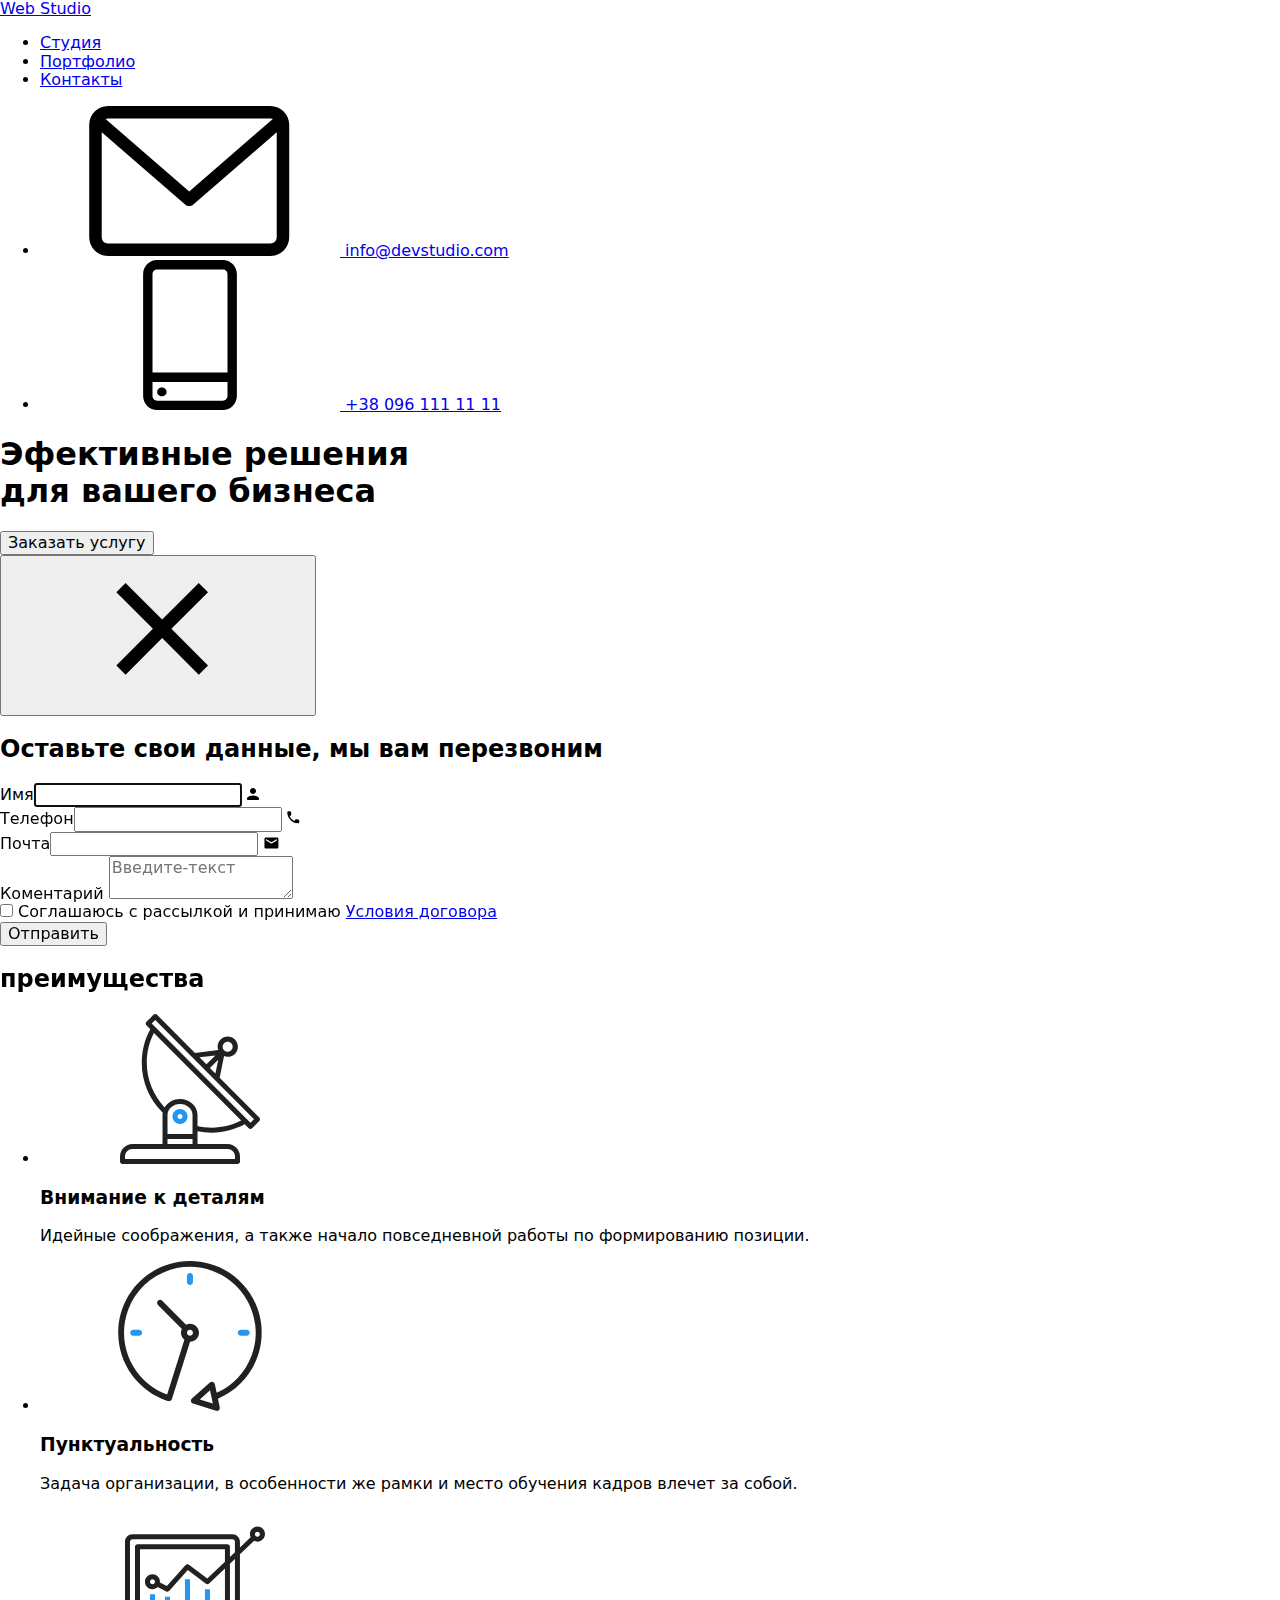
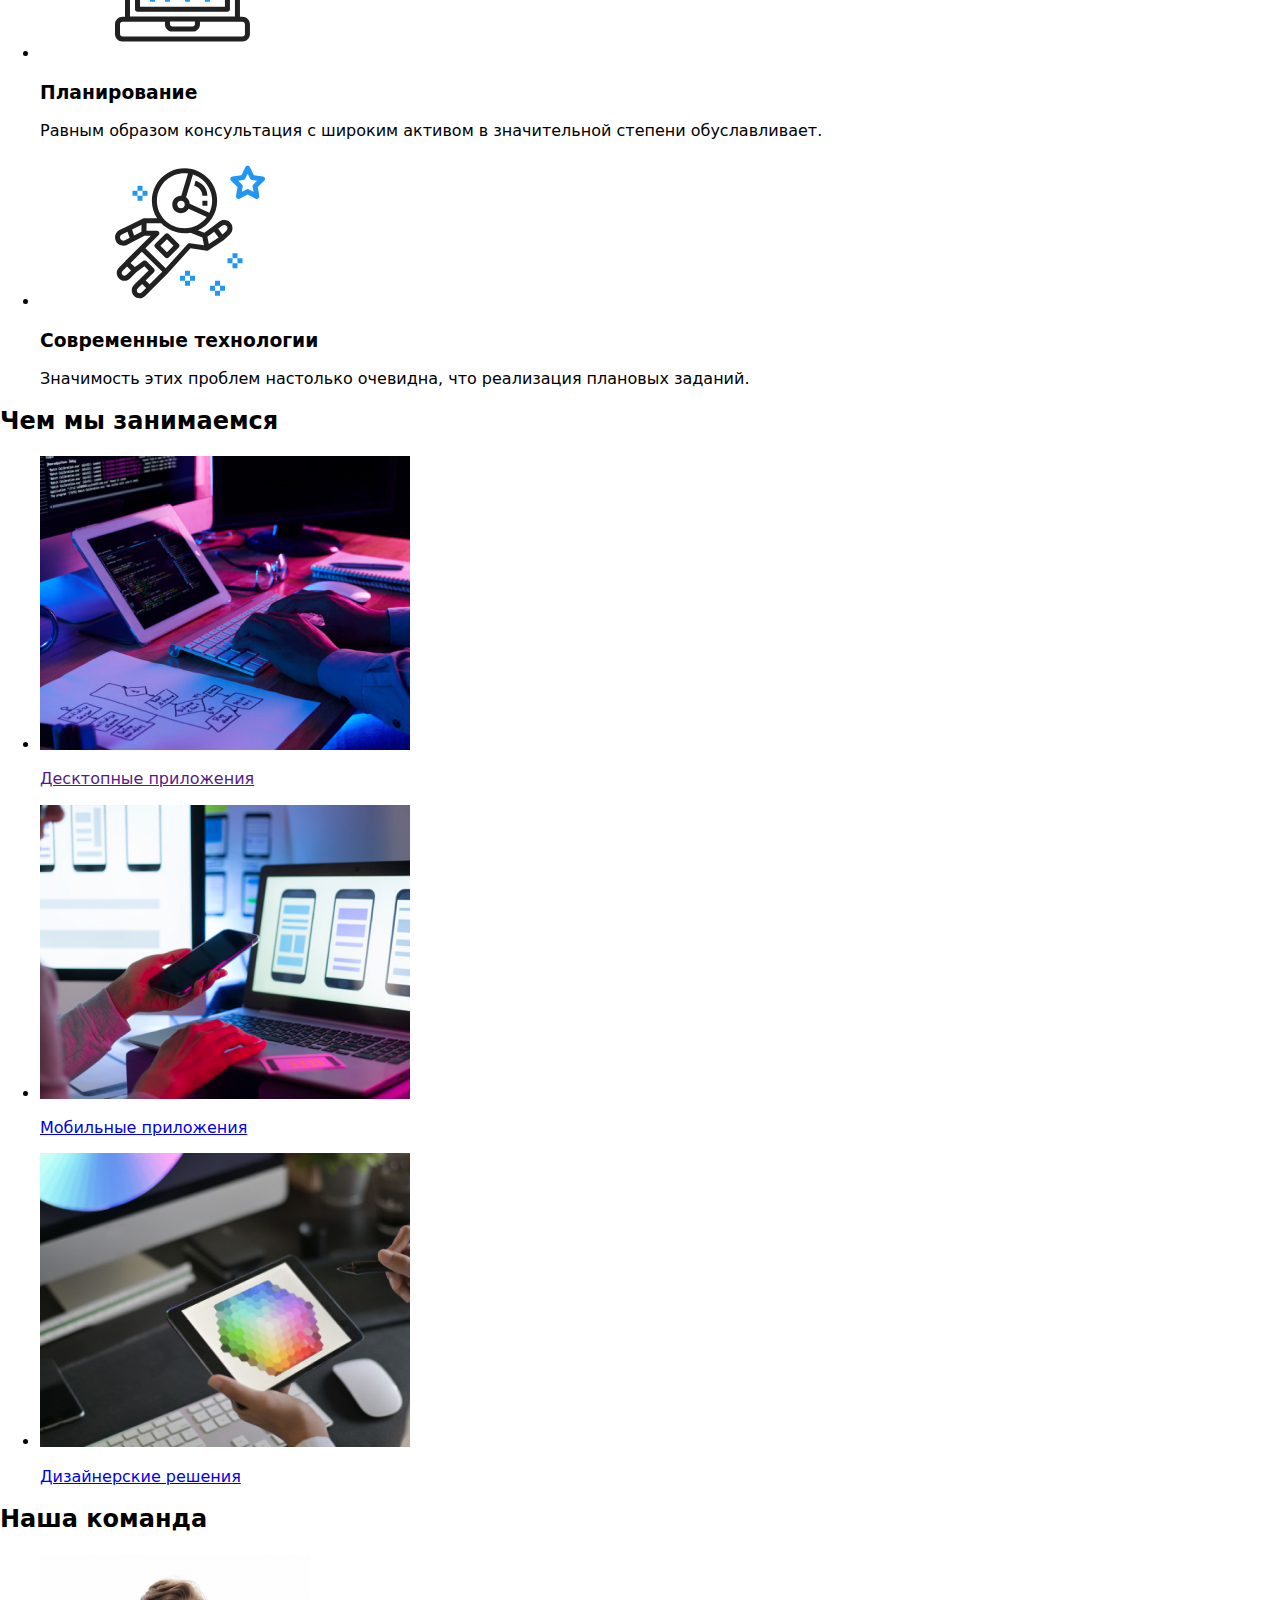
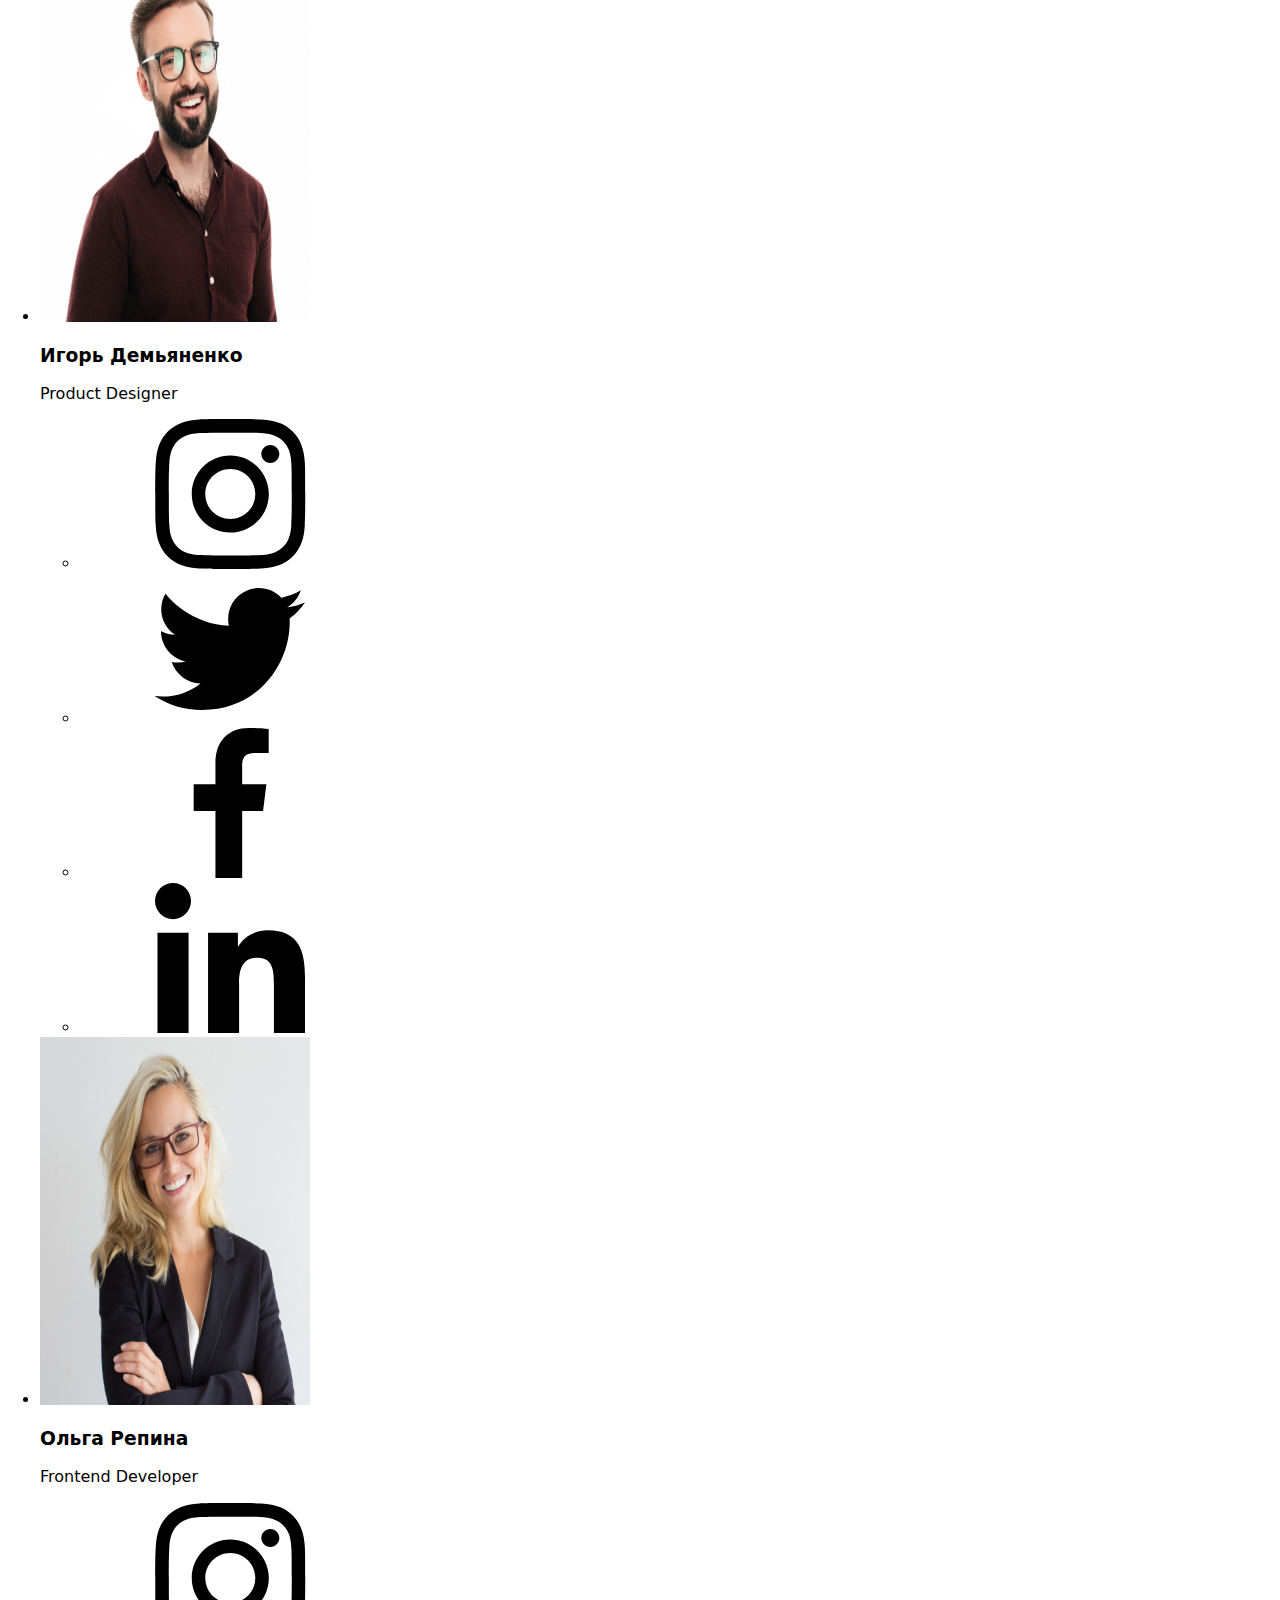
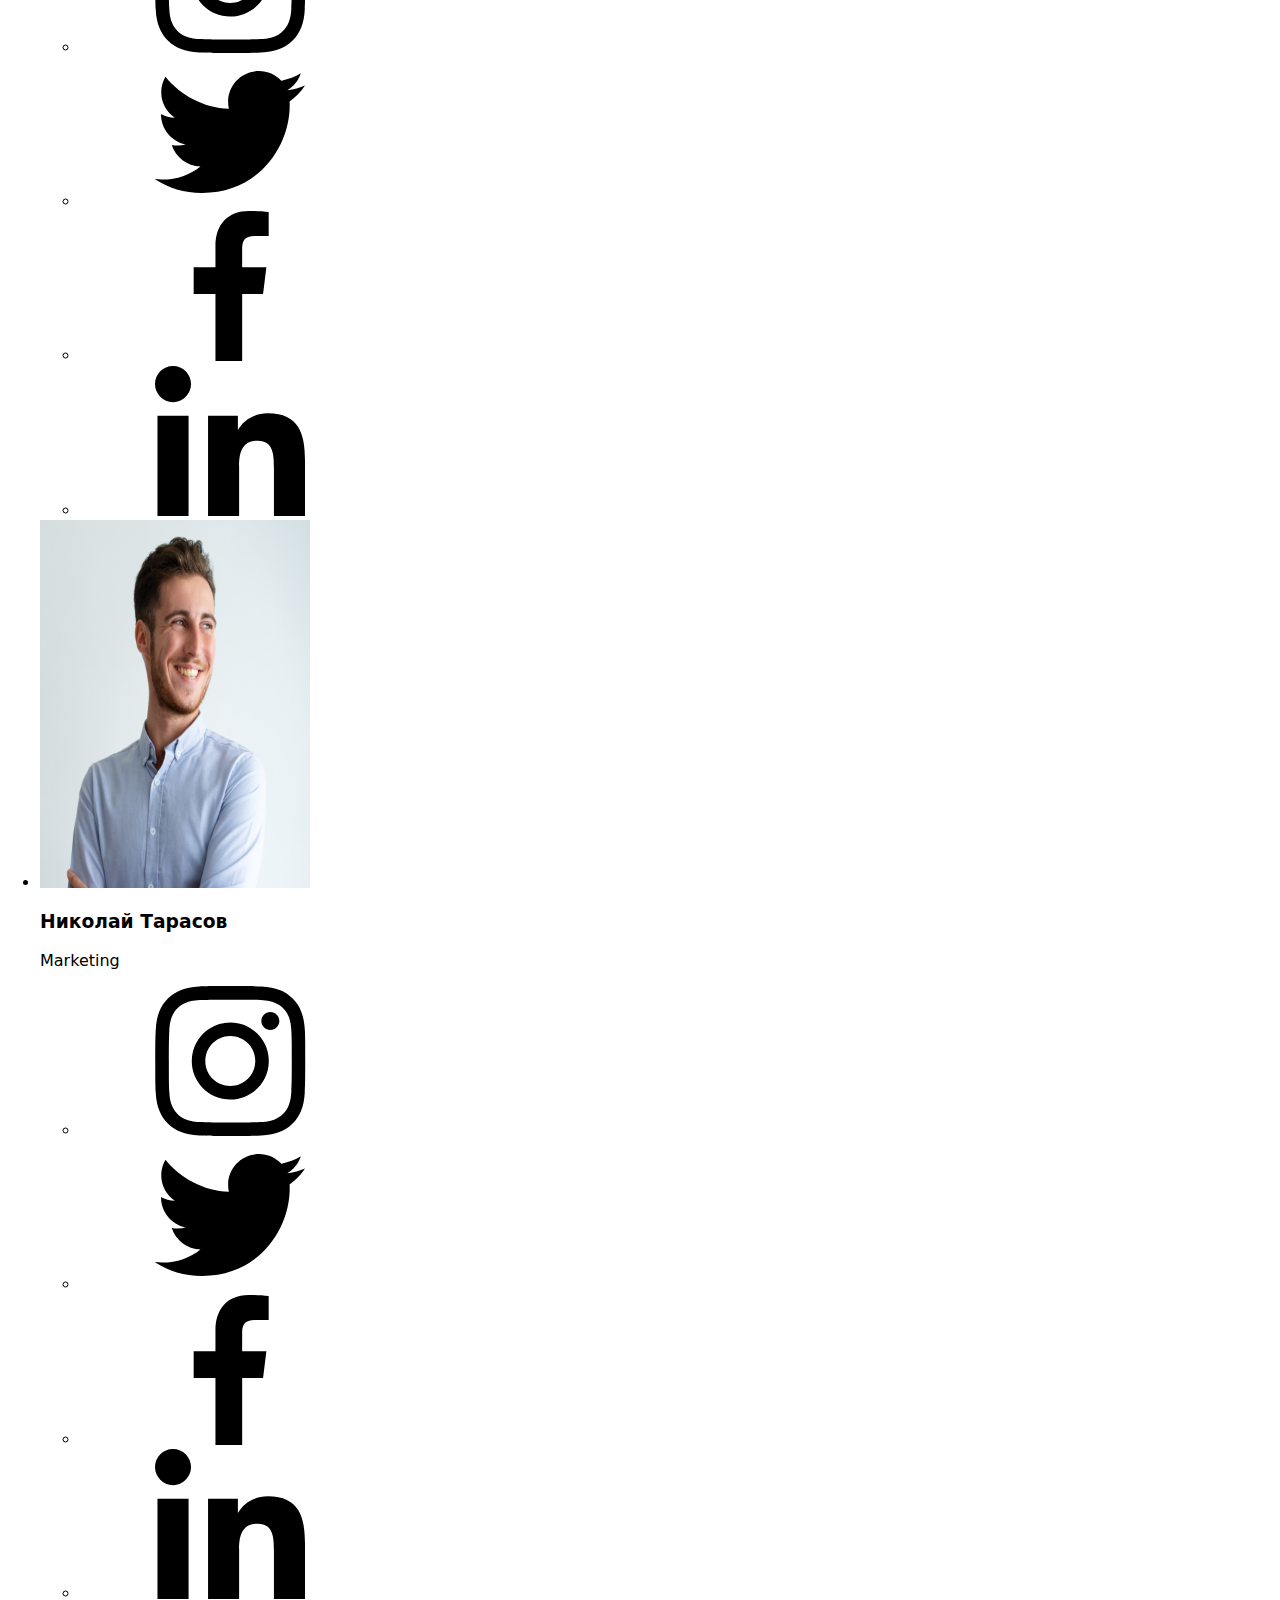
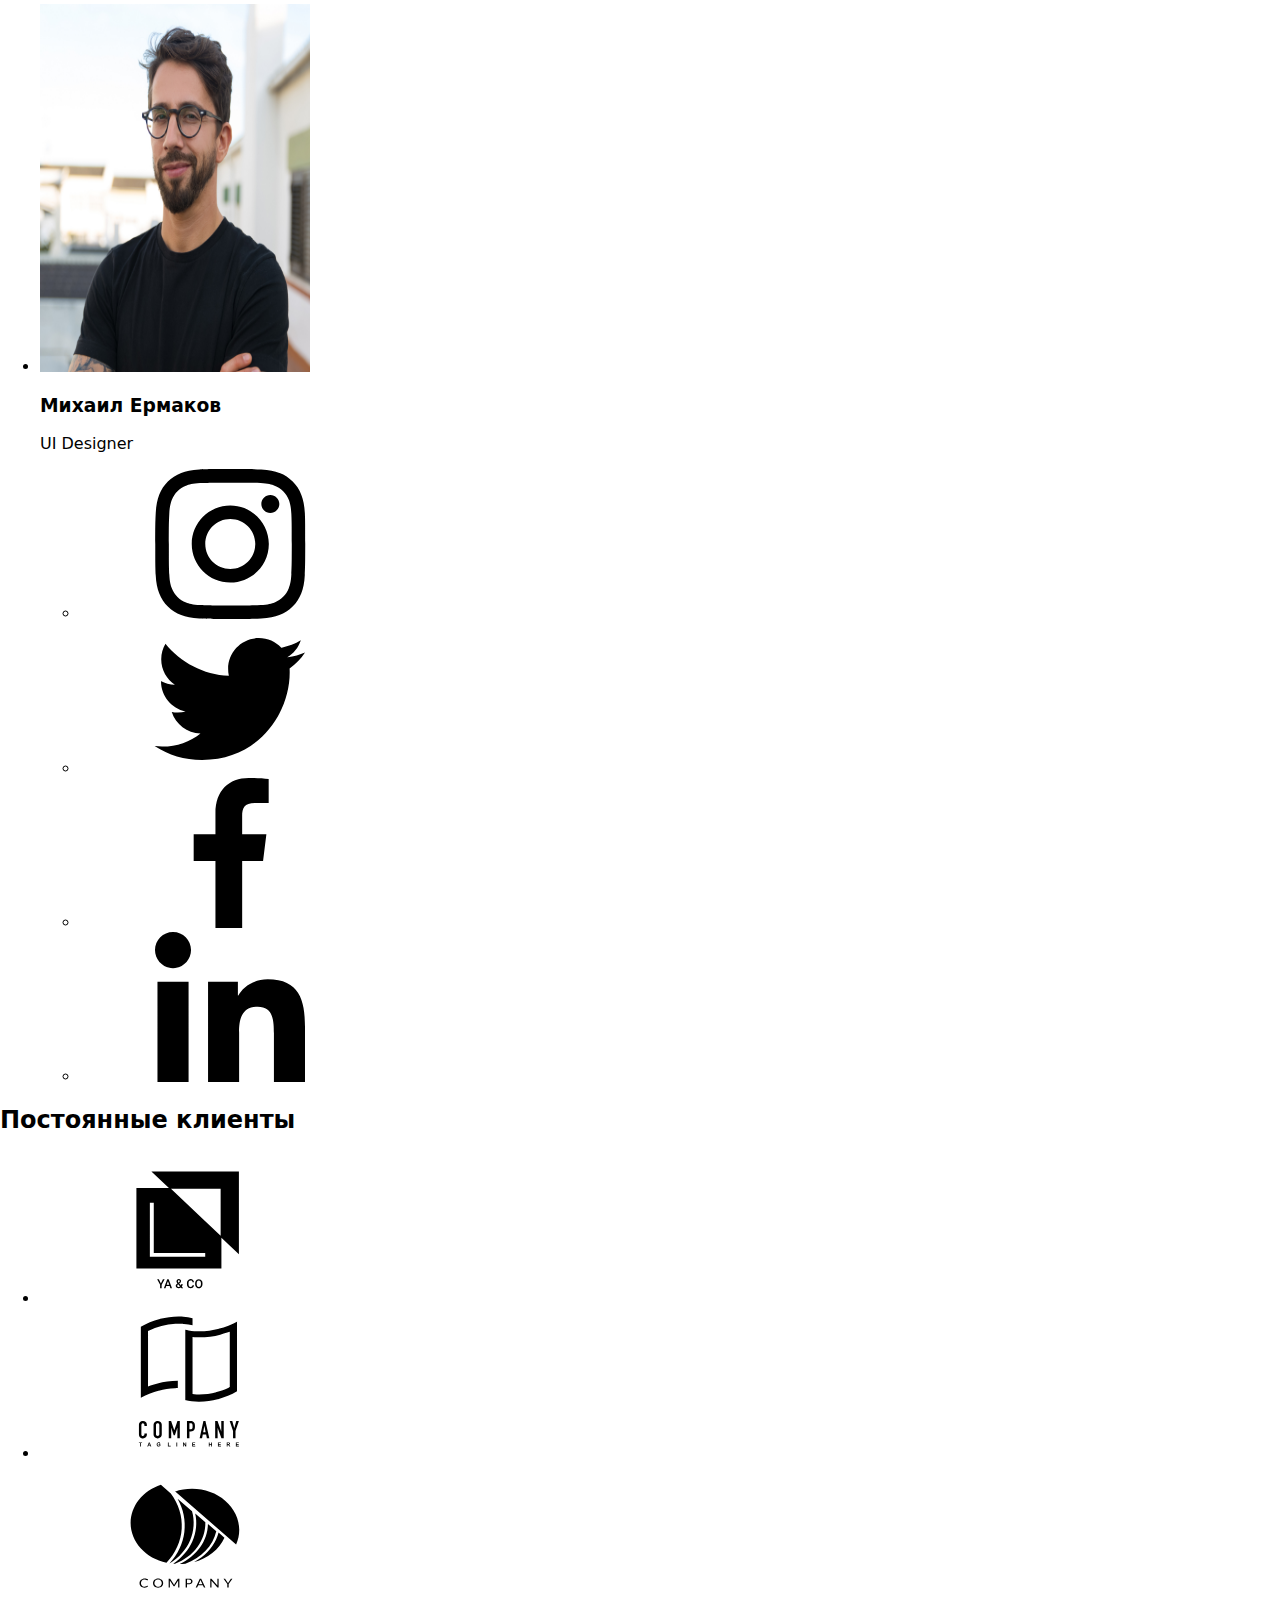
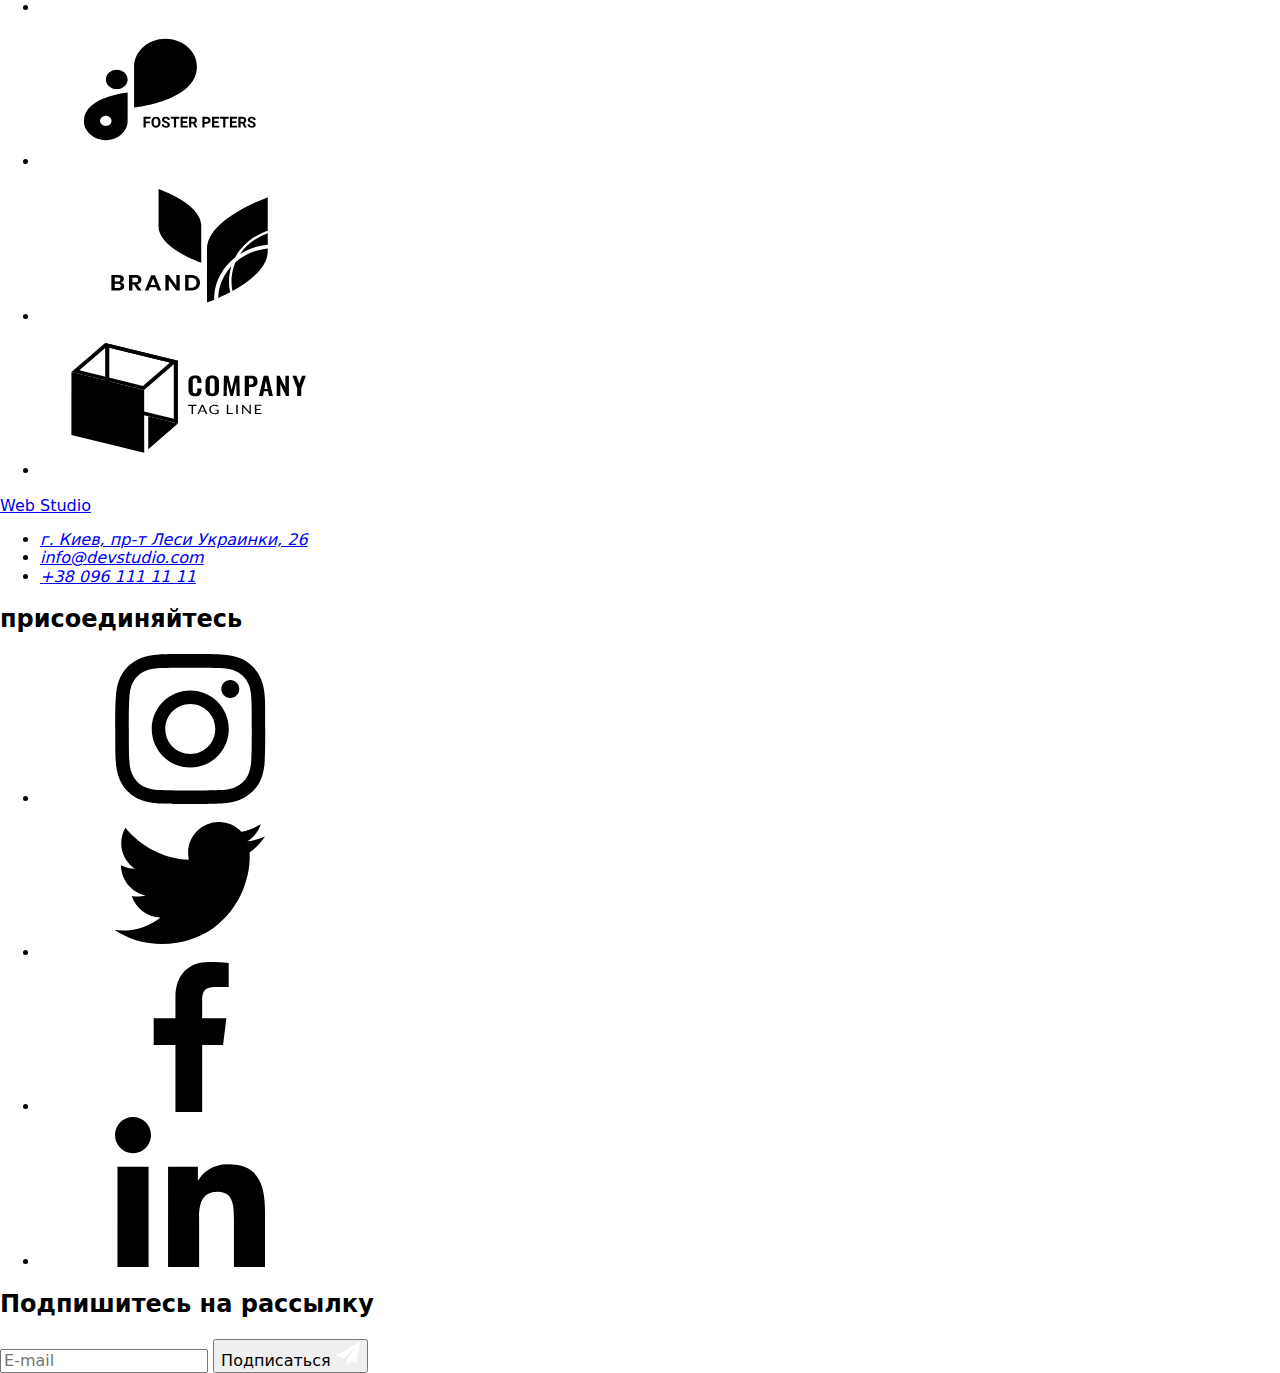
==== commit f2da7f14: "апр" ====
--- a/index.html
+++ b/index.html
@@ -28,6 +28,7 @@
                    <a class="header__logo" href="index.html">
                        <span class="logo__color">Web</span>
                         <span class="logo__color-a">Studio</span></a>
+                        <div class="container-header__div-hidden">
                         <ul class="header__navigation-list list">
               <!-- class="navig_sait list" -->
             <li class="navigation-list__item border-a">
@@ -72,6 +73,7 @@
                 +38 096 111 11 11</a>
             </li></div>
           </ul>
+        </div>
         </nav>
       </div>
     </header>
--- a/css/main.min.css
+++ b/css/main.min.css
@@ -1,2 +1 @@
-*,*::before,*::after{-webkit-box-sizing:border-box;box-sizing:border-box}html,body{margin:0px;padding:0px}html{-webkit-box-sizing:border-box;box-sizing:border-box}*,*::after,*::before{-webkit-box-sizing:inherit;box-sizing:inherit}h1,h2,h3,h4,h5,h6,p{margin:0}.list{list-style:none;padding:0;margin:0}.link{text-decoration:none;color:inherit}img{display:block;max-width:100%;height:auto}a{text-decoration:none}.body{font-family:Roboto, sans-serif;font-style:normal;background:#ffffff}ul{list-style:none}ul{color:#000;list-style:none}.container-header{width:1200px;padding-left:15px;padding-right:15px;margin-left:auto;margin-right:auto}.container__section-hero{width:1200px;padding-left:15px;padding-right:15px;margin-left:auto;margin-right:auto}.container__section-advantages{width:1200px;padding-left:15px;padding-right:15px;margin-left:auto;margin-right:auto}.section-our-work{width:1200px;padding-left:15px;padding-right:15px;margin-left:auto;margin-right:auto}.container__section-our-team{padding-left:15px;padding-right:15px;margin-left:auto;margin-right:auto;padding:0px;width:1200px}.container-filter-button{padding-left:15px;padding-right:15px;margin-left:auto;margin-right:auto;width:1200px}.container-cartridge{padding-left:15px;width:1200px;margin-left:auto;padding-right:15px;-ms-flex-wrap:wrap;flex-wrap:wrap;margin-right:auto}.container__section-hero{padding-left:15px;width:1200px;margin-left:auto;padding-right:15px;margin-right:auto}.container-footer{padding-left:15px;width:1200px;margin-left:auto;padding-right:15px;display:-webkit-box;display:-ms-flexbox;display:flex;margin-right:auto}.container__section-our-team{padding-left:15px;width:1200px;margin-left:auto;padding-right:15px;margin-right:auto}.container-footer-port{padding-left:15px;width:1230px;margin-left:auto;padding-right:15px;margin-right:auto}.container-regular-customers{padding-left:15px;width:1200px;margin-left:auto;padding-right:15px;margin-right:auto;padding:0px}.Container-img{margin-bottom:20px;margin-top:0px}.body{background:#ffffff;font-family:Roboto, sans-serif;font-style:normal}.footer{display:-webkit-box;display:-ms-flexbox;display:flex;-webkit-box-orient:horizontal;-webkit-box-direction:normal;-ms-flex-direction:row;flex-direction:row;background-color:#2f303a;padding-top:60px;padding-bottom:60px}.footer__adres-div{margin-right:70px}.footer__address{font-style:normal;font-size:14px;line-height:1.71;letter-spacing:0.03em}.footer__item{margin-bottom:9px}.footer__item:focus,.footer__item:hover{color:#2196f3}.footer__logo{font-family:Raleway;font-style:normal;font-weight:700;font-size:26px;line-height:1.19;letter-spacing:0.03em}.footer__web-color{color:#2196F3}.footer__list{padding:0px;padding-bottom:0px;margin-bottom:0px}.footer__list:last-child{margin:0px}.footer__link-adress{font-size:14px;line-height:1.71;letter-spacing:0.03em;color:#ffffff}.footer-item__mail,.footer-item__telephone{font-size:14px;line-height:1.71;letter-spacing:0.03em;color:rgba(255,255,255,0.6);-webkit-transition-property:color;transition-property:color;-webkit-transition-duration:250ms;transition-duration:250ms;-webkit-transition-timing-function:cubic-bezier(0.4, 0, 0.2, 1);transition-timing-function:cubic-bezier(0.4, 0, 0.2, 1)}.footer-item__mail:hover,.footer-item__mail:focus,.footer-item__telephone:hover,.footer-item__telephone:focus{color:#2196f3}.footer__social-network{margin-left:70px;padding:0px}.footer__title-social-network{font-weight:700;font-size:14px;line-height:1.14;letter-spacing:0.03em;text-transform:uppercase;-webkit-box-pack:center;-ms-flex-pack:center;justify-content:center;margin-bottom:20px;color:#FFFFFF}.footer-social-network__list{display:-webkit-box;display:-ms-flexbox;display:flex;padding:0px;margin:0px}.footer-social-network__item{width:44px;height:44px;fill:#fff;background-color:rgba(255,255,255,0.1);border-radius:50%;margin-right:10px;-webkit-transition:background-color 250ms cubic-bezier(0.4, 0, 0.2, 1);transition:background-color 250ms cubic-bezier(0.4, 0, 0.2, 1)}.footer-social-network__item:last-child{margin-right:0px}.footer-social-network__item:hover,.footer-social-network__item:focus,.footer-social-network__item:active{border-color:#2196f3}.footer-social-network__item :hover{background-color:#2196f3}.footer-social-network__svg{width:20px;height:20px;margin:12px;fill:#fff}.footer-social-network__svg:hover,.footer-social-network__svg:focus{background-color:#2196f3;fill:#fff}.footer-social-network__link{display:block;border-radius:50%;width:44px;height:44px;-webkit-transition:background-color 250ms cubic-bezier(0.4, 0, 0.2, 1);transition:background-color 250ms cubic-bezier(0.4, 0, 0.2, 1)}.footer-social-network__link :hover,.footer-social-network__link :focus,.footer-social-network__link :active{border-color:#2196f3}.footer__subscribe-to-the-newsletter{margin-left:93px}.footer__heading-subscribe{display:block;font-weight:700;font-size:14px;line-height:1.14;letter-spacing:0.03em;text-transform:uppercase;color:#FFFFFF;margin-bottom:20px}.footer__input-email input{color:#F5F4FA}.footer__input-email{width:358px;height:50px;background:#2F303A;border:1px solid rgba(255,255,255,0.3);-webkit-box-sizing:border-box;box-sizing:border-box;-webkit-text-decoration:#FFFFFF;text-decoration:#FFFFFF;-webkit-filter:drop-shadow(0px 4px 4px rgba(0,0,0,0.15));filter:drop-shadow(0px 4px 4px rgba(0,0,0,0.15));border-radius:4px;margin-right:12px;padding-left:12px;color:#F5F4FA}.footer__subscribe-button{position:relative;width:200px;height:50px;margin:0px;border:none;font-weight:700;font-size:16px;line-height:1.87;-webkit-box-align:center;-ms-flex-align:center;align-items:center;text-align:center;letter-spacing:0.06em;color:#FFFFFF;background:#2196F3;-webkit-box-shadow:0px 4px 4px rgba(0,0,0,0.15);box-shadow:0px 4px 4px rgba(0,0,0,0.15);border-radius:4px;padding:10px 62px 10px 29px}.subscribe-to-the-newsletter__svg{position:absolute;content:"";top:0;right:0;-webkit-transform:translate(-96%, 50%);transform:translate(-96%, 50%);display:-webkit-inline-box;display:-ms-inline-flexbox;display:inline-flex}.subscribe-to-the-newsletter-svg{position:absolute;content:"";top:0;right:0;-webkit-transform:translate(-96%, 50%);transform:translate(-96%, 50%);display:-webkit-inline-box;display:-ms-inline-flexbox;display:inline-flex}.adress{font-weight:400;font-size:14px;line-height:1.71;letter-spacing:0.03em;color:#FFFFFF}.footer__heading-social-network{font-size:14px;line-height:1.14;letter-spacing:0.03em;text-transform:uppercase;color:#FFFFFF;margin-bottom:20px;font-weight:700}.header{background:#ffffff;color:#212121}@media screen and (min-width: 480px){.header{width:480px}}.header__navigation{display:-webkit-box;display:-ms-flexbox;display:flex;-webkit-box-align:center;-ms-flex-align:center;align-items:center}.header__navigation-list{position:relative;display:-webkit-box;display:-ms-flexbox;display:flex;margin-left:93px}.header__navigation-list a{color:#212121;font-weight:500;font-size:14px;line-height:1.14;letter-spacing:0.02em;-webkit-transition-property:color;transition-property:color;-webkit-transition-duration:250ms;transition-duration:250ms;margin-left:50px;-webkit-transition-timing-function:cubic-bezier(0.4, 0, 0.2, 1);transition-timing-function:cubic-bezier(0.4, 0, 0.2, 1)}.header__navigation-list :hover,.header__navigation-list :focus{color:#2196f3}.list{-ms-flex-wrap:wrap;flex-wrap:wrap}.border-a ::after{content:"";position:absolute;background:#2196F3;border-radius:2px;left:0;bottom:-32px;width:100%;height:4px;opacity:1}.header__navigation-list :last-child{margin-right:0px}.current{color:#2196f3;position:relative;height:100%}.navigation-list__link{padding:0px;display:block;margin-bottom:0px;margin-top:0px}.header-contakts__list{margin-bottom:0px;margin-top:0px;fill:#757575;margin-right:50px;display:-webkit-box;display:-ms-flexbox;display:flex;-webkit-box-align:center;-ms-flex-align:center;align-items:center;margin-left:auto}.header-contakts__list :hover,.header-contakts__list :focus{color:#2196f3;fill:#2196f3}.header-contakts__list :last-child{margin-right:0px}.header-contakts__contakt-item{fill:#757575;margin-right:50px;display:-webkit-box;display:-ms-flexbox;display:flex;margin-top:32px;margin-bottom:32px;margin-left:auto}.header-contakts__contakt-item :hover,.header-contakts__contakt-item :focus{color:#2196f3;fill:#2196f3}.header-contakts__contakt-item :last-child{margin-right:0px}.header-contakts__contakt-item a{font-weight:500;font-size:14px;line-height:1.14;letter-spacing:0.02em;margin-left:30px;color:#757575;-webkit-transition:color 250ms cubic-bezier(0.4, 0, 0.2, 1);transition:color 250ms cubic-bezier(0.4, 0, 0.2, 1)}.head-svg-mail{height:12px;margin-right:10px;width:16px}.head-svg-phone{height:16px;width:10px}.header__logo{font-style:normal;font-family:Raleway;font-size:26px;font-weight:700;line-height:1.19;letter-spacing:0.03em}@media screen and (min-width: 480px){.header__logo{width:480px}}.logo__color{color:#2196f3}@media screen and (min-width: 480px){.logo__color{width:480px}}.logo__color-a,.web-color-a{color:#000000}@media screen and (min-width: 480px){.logo__color-a,.web-color-a{width:480px}}.footer__web-color-b{color:#ffffff}@media screen and (min-width: 480px){.footer__web-color-b{width:480px}}.section-advantages__hide{display:none}.section-advantages{background:#ffffff;padding-top:94px;padding-bottom:94px;margin:0px}.section-advantages__list{display:-webkit-box;display:-ms-flexbox;display:flex;margin-left:auto;margin-right:auto;padding:0px;-ms-flex-wrap:nowrap;flex-wrap:nowrap}.section-advantages__item{margin-right:30px}.section-advantages__item :last-child{margin-right:0px}.section-advantages__div{display:-webkit-box;display:-ms-flexbox;display:flex;-webkit-box-pack:center;-ms-flex-pack:center;justify-content:center;-webkit-box-align:center;-ms-flex-align:center;align-items:center;width:270px;height:120px;background-color:#F5F4FA;border-radius:4px}.section-advantages__svg{display:-webkit-box;display:-ms-flexbox;display:flex;width:70px;height:70px;margin:0px}.section-advantages__card-title{padding-top:30px;font-weight:700;font-size:14px;line-height:1.42;letter-spacing:0.03em;text-transform:uppercase;color:#212121;color:#212121;margin-top:0;margin-bottom:10px}.section-advantages__card-text{color:#757575;margin-right:30px;width:270px;height:75px;font-size:14px;line-height:1.71;letter-spacing:0.03em;color:#757575}p{margin-bottom:0;margin-top:0}.name{padding-bottom:200px;padding-top:200px;background:#2f303a;color:#fff;text-align:center}.section-hero__title-hero{margin-bottom:30px;margin-top:0;font-family:Roboto;font-style:normal;font-weight:900;font-size:44px;line-height:1.36;letter-spacing:0.06em;text-transform:uppercase;color:#ffffff;margin-top:0}.section-hero{height:600px;margin-left:auto;margin-right:auto;outline:1px solid black;max-width:1600px;background-image:-webkit-gradient(linear, left top, right top, from(rgba(47,48,58,0.4)), to(rgba(47,48,58,0.4))),url(../image/Hero.jpg);background-image:linear-gradient(to right, rgba(47,48,58,0.4), rgba(47,48,58,0.4)),url(../image/Hero.jpg);background-repeat:no-repeat;background-size:cover;background-position:center}.section-hero__button{display:inline-block;border:none;color:#fff;background-color:#2196f3;font-family:Roboto;font-style:normal;font-weight:700;font-size:16px;line-height:1.88;display:-webkit-box;display:-ms-flexbox;display:flex;-webkit-box-align:center;-ms-flex-align:center;align-items:center;text-align:center;letter-spacing:0.06em;min-width:200px;height:50px;left:700px;top:430px;-webkit-box-shadow:0px 4px 4px rgba(0,0,0,0.15);box-shadow:0px 4px 4px rgba(0,0,0,0.15);border-radius:4px;padding:10px 32px;margin-right:auto;margin-left:auto;padding:10px 32px}.backdrop{position:fixed;top:0;left:0;width:100%;height:100%;background-color:rgba(0,0,0,0.2);-webkit-transition-property:opacity;transition-property:opacity;-webkit-transition-duration:250ms;transition-duration:250ms;-webkit-transition-timing-function:cubic-bezier(0.4, 0, 0.2, 1),scale 250ms cubic-bezier(0.4, 0, 0.2, 1);transition-timing-function:cubic-bezier(0.4, 0, 0.2, 1),scale 250ms cubic-bezier(0.4, 0, 0.2, 1)}.backdrop.is-hidden{opacity:0;pointer-events:none;-webkit-transform:scale(0.5);transform:scale(0.5)}.modal{padding:40px 39px 40px 41px;width:528px;height:581px;-webkit-transform:translate(-50%, -50%);transform:translate(-50%, -50%);position:absolute;top:50%;left:50%;background:#FFFFFF;-webkit-box-shadow:0px 1px 3px rgba(0,0,0,0.12),0px 1px 1px rgba(0,0,0,0.14),0px 2px 1px rgba(0,0,0,0.2);box-shadow:0px 1px 3px rgba(0,0,0,0.12),0px 1px 1px rgba(0,0,0,0.14),0px 2px 1px rgba(0,0,0,0.2);border-radius:4px;-webkit-transition:opacity 250ms cubic-bezier(0.4, 0, 0.2, 1);transition:opacity 250ms cubic-bezier(0.4, 0, 0.2, 1)}::-webkit-input-placeholder{font-weight:400;font-size:12px;line-height:1.16;letter-spacing:0.01em;color:rgba(117,117,117,0.5)}:-ms-input-placeholder{font-weight:400;font-size:12px;line-height:1.16;letter-spacing:0.01em;color:rgba(117,117,117,0.5)}::-ms-input-placeholder{font-weight:400;font-size:12px;line-height:1.16;letter-spacing:0.01em;color:rgba(117,117,117,0.5)}::placeholder{font-weight:400;font-size:12px;line-height:1.16;letter-spacing:0.01em;color:rgba(117,117,117,0.5)}.button-closet{position:absolute;display:-webkit-box;display:-ms-flexbox;display:flex;display:block;content:"";padding:0px;border-radius:50%;border:1px solid rgba(0,0,0,0.1);background-color:#FFFFFF;top:14px;right:14px;width:30px;height:30px}.closet-svg{position:absolute;top:0;left:0;display:block;width:18px;height:18px;-webkit-transform:translate(26%, 22%);transform:translate(26%, 22%);-webkit-transition:fill 250ms cubic-bezier(0.4, 0, 0.2, 1);transition:fill 250ms cubic-bezier(0.4, 0, 0.2, 1)}.closet-svg :hover .closet-svg :focus{fill:#2196f3}.section-our-team{background:#f5f4fa}.section-our-team__title{font-weight:700;font-size:36px;line-height:1.17;text-align:center;letter-spacing:0.03em;color:#212121;margin-top:0px;margin-bottom:50px;background:#f5f4fa;padding-top:94px}.section-our-team__title-name{padding-top:0px;padding-bottom:10px;font-weight:500;font-size:16px;line-height:1.19;text-align:center;letter-spacing:0.03em;color:#212121}.section-our-team__text-spetikatoon{padding-top:0px}.section-our-team__list{display:-webkit-box;display:-ms-flexbox;display:flex;padding:0px;padding-bottom:94px}.section-our-team__item,.section-our-team__item-a{border-radius:0px 0px 4px 4px;background:#ffffff;-webkit-box-shadow:0px 1px 3px rgba(0,0,0,0.12),0px 1px 1px rgba(0,0,0,0.14),0px 2px 1px rgba(0,0,0,0.2);box-shadow:0px 1px 3px rgba(0,0,0,0.12),0px 1px 1px rgba(0,0,0,0.14),0px 2px 1px rgba(0,0,0,0.2);width:270px;height:428px}.section-our-team__item{margin-right:30px}.section-our-team__item-a{margin-right:0px}.section-our-team__text-spetikatoon{font-size:16px;line-height:1.19;text-align:center;letter-spacing:0.03em;color:#757575}.section-our-team__spetifikation{padding:30px 32px}.section-our-team__photo{padding-top:0px;padding-bottom:0px;margin-right:0px}.section-our-team__list-contacts{display:-webkit-box;display:-ms-flexbox;display:flex;margin-top:16px;margin-bottom:30px}.section-our-team__list-contacts :last-child{margin-right:0px}.section-our-team__list-contacts{display:-webkit-box;display:-ms-flexbox;display:flex;-webkit-box-align:center;-ms-flex-align:center;align-items:center;-webkit-box-pack:center;-ms-flex-pack:center;justify-content:center;padding:0px;margin-top:16px}.section-our-team__item-contacts{padding:0px;border:none;-webkit-box-pack:center;-ms-flex-pack:center;justify-content:center;background-color:#fff;margin-right:10px;fill:#AFB1B8}.section-our-team__item-contacts :hover,.section-our-team__item-contacts :focus{background-color:#2196f3;fill:#F5F4FA}.section-our-team__link-contacts{display:-webkit-box;display:-ms-flexbox;display:flex;-webkit-box-pack:center;-ms-flex-pack:center;justify-content:center;-webkit-box-align:center;-ms-flex-align:center;align-items:center;display:block;border-radius:50%;width:44px;height:44px;background-color:#ffffff;fill:#AFB1B8;-webkit-transition:background-color 250ms cubic-bezier(0.4, 0, 0.2, 1),fill 250ms cubic-bezier(0.4, 0, 0.2, 1);transition:background-color 250ms cubic-bezier(0.4, 0, 0.2, 1),fill 250ms cubic-bezier(0.4, 0, 0.2, 1)}.section-our-team__svg-contacts{width:20px;height:20px;margin:12px}.section-our-work{padding-bottom:94px}.section-our-work__list{display:-webkit-box;display:-ms-flexbox;display:flex;margin-left:auto;margin-right:auto;margin:0px;padding:0px}.section-our-work__list .section-our-work__item{margin-right:30px;display:block}.section-our-work__list :last-child{margin-right:0px}.section-our-work__item{margin-right:30px;display:block}.section-our-work__item :last-child{margin:0px}.section-our-work__title{margin-top:0;margin-bottom:50;font-weight:700;font-size:36px;line-height:1.17;text-align:center;letter-spacing:0.03em;color:#212121;margin-bottom:50px}.section-regular-customers{padding:0px;margin-bottom:94px;margin-top:94px}.regular-customers__title{font-weight:700;font-size:36px;line-height:1.16;text-align:center;letter-spacing:0.03em;color:#212121;margin-bottom:50px}.regular-customers__list{display:-webkit-box;display:-ms-flexbox;display:flex;-webkit-box-pack:center;-ms-flex-pack:center;justify-content:center}.regular-customers__item{fill:#AFB1B8;-webkit-box-sizing:border-box;box-sizing:border-box;border-radius:4px;-webkit-transition-property:color;transition-property:color;-webkit-transition-duration:250ms;transition-duration:250ms;-webkit-transition-timing-function:cubic-bezier(0.4, 0, 0.2, 1);transition-timing-function:cubic-bezier(0.4, 0, 0.2, 1);padding:0px;margin-right:30px}.regular-customers__item :hover,.regular-customers__item :focus{border-color:#2196f3;fill:#2196f3}.regular-customers__item :last-child{margin-right:0px}.regular-customers__link{display:block;width:170px;height:92px;fill:#afb1b8;border:1px solid #AFB1B8;background-color:#fff;-webkit-transition-property:fill;transition-property:fill;-webkit-transition-duration:250ms;transition-duration:250ms;-webkit-transition-timing-function:cubic-bezier(0.4, 0, 0.2, 1);transition-timing-function:cubic-bezier(0.4, 0, 0.2, 1);-webkit-transition:border 250ms cubic-bezier(0.4, 0, 0.2, 1);transition:border 250ms cubic-bezier(0.4, 0, 0.2, 1)}.regular-customers__link :hover,.regular-customers__link :focus{background-color:#fff;border-color:#2196f3;fill:#2196f3}.regular-customers__svg{width:106px;height:60px;margin:16px 32px}.regular-customers__svg :hover,.regular-customers__svg :focus{fill:#afb1b8}.section-our-work__item{position:relative}.section-our-work__div{position:relative}.section-our-work-card-design__text{display:-webkit-box;display:-ms-flexbox;display:flex;-webkit-box-pack:center;-ms-flex-pack:center;justify-content:center;-webkit-box-align:center;-ms-flex-align:center;align-items:center;font-weight:700;font-size:14px;line-height:1.14;text-align:center;letter-spacing:0.03em;text-transform:uppercase;color:#FFFFFF;left:0;bottom:0;padding:27px}.section-our-work__card-design{position:absolute;display:block;bottom:0;left:0;background-color:rgba(47,48,58,0.8);width:370px;height:70px}.container-cartridge{margin-top:0px;margin-bottom:20px}.cartridge__item{background:#FFFFFF;border:1px solid #EEEEEE;-webkit-box-sizing:border-box;box-sizing:border-box;width:370px;margin-right:30px;margin-bottom:30px}.cartridge__item:hover .cartridge__text,.cartridge__item:focus .cartridge__text{-webkit-box-shadow:0px 1px 1px rgba(0,0,0,0.12),0px 4px 4px rgba(0,0,0,0.06),1px 4px 6px rgba(0,0,0,0.16);box-shadow:0px 1px 1px rgba(0,0,0,0.12),0px 4px 4px rgba(0,0,0,0.06),1px 4px 6px rgba(0,0,0,0.16);-webkit-transform:translateY(0);transform:translateY(0)}.cartridge__item:hover,.cartridge__item:focus{-webkit-box-shadow:0px 1px 1px rgba(0,0,0,0.12),0px 4px 4px rgba(0,0,0,0.06),1px 4px 6px rgba(0,0,0,0.16);box-shadow:0px 1px 1px rgba(0,0,0,0.12),0px 4px 4px rgba(0,0,0,0.06),1px 4px 6px rgba(0,0,0,0.16)}.cartridge__name{padding-top:0px;padding-bottom:0px;margin-bottom:4px}.ccartridge-picture__text{padding-top:0px;padding-bottom:0px;font-weight:400;font-size:16px;line-height:1.87;letter-spacing:0.03em;color:#757575}.cartridge__list{display:-webkit-box;display:-ms-flexbox;display:flex;-ms-flex-wrap:wrap;flex-wrap:wrap;padding:0px}.cartridge__list :nth-child(3n+3){margin-right:0px}.cartridge__list :nth-last-child(-n+3){margin-bottom:0px}.cartridge__name{margin-top:0px;margin-bottom:4px;font-weight:700;font-size:18px;line-height:2;letter-spacing:0.06em;color:#212121}.cartridge__text{content:"";position:absolute;bottom:0;left:0;width:100%;height:100%;padding:60px 24px;display:block;font-weight:normal;font-size:18px;line-height:1.56;letter-spacing:0.03em;color:#F5F4FA !important;padding:0px 24px;content:"";position:absolute;bottom:0;left:0;width:100%;height:100%;padding:60px 24px;-webkit-transform:translateY(100%);transform:translateY(100%);background-color:rgba(33,150,243,0.9);-webkit-transition:-webkit-transform 250ms cubic-bezier(0.4, 0, 0.2, 1);transition:-webkit-transform 250ms cubic-bezier(0.4, 0, 0.2, 1);transition:transform 250ms cubic-bezier(0.4, 0, 0.2, 1);transition:transform 250ms cubic-bezier(0.4, 0, 0.2, 1), -webkit-transform 250ms cubic-bezier(0.4, 0, 0.2, 1);margin-top:0px;font-size:16px;line-height:1.88;letter-spacing:0.03em;color:#757575}.image__div{padding:20px 24px}.list{text-decoration:none}.image-fone-portfolio{position:relative;overflow:hidden}.section__filter-button{padding-bottom:94px;padding-top:94px}.overlay{content:"";position:absolute;bottom:-100;left:0;width:100%;height:100%;padding:60px 24px;background-color:rgba(33,150,243,0.9);-webkit-transition:-webkit-transform 250ms cubic-bezier(0.4, 0, 0.2, 1);transition:-webkit-transform 250ms cubic-bezier(0.4, 0, 0.2, 1);transition:transform 250ms cubic-bezier(0.4, 0, 0.2, 1);transition:transform 250ms cubic-bezier(0.4, 0, 0.2, 1), -webkit-transform 250ms cubic-bezier(0.4, 0, 0.2, 1)}.overlay ::after{content:"";position:absolute;bottom:0;left:0;width:100%;height:100%;padding:60px 24px;-webkit-transform:translateY(calc(+1% + 300px));transform:translateY(calc(+1% + 300px));background-color:rgba(33,150,243,0.9);-webkit-transition:-webkit-transform 250ms cubic-bezier(0.4, 0, 0.2, 1);transition:-webkit-transform 250ms cubic-bezier(0.4, 0, 0.2, 1);transition:transform 250ms cubic-bezier(0.4, 0, 0.2, 1);transition:transform 250ms cubic-bezier(0.4, 0, 0.2, 1), -webkit-transform 250ms cubic-bezier(0.4, 0, 0.2, 1)}.overlay-text{display:block;font-weight:normal;font-size:18px;line-height:1.56;letter-spacing:0.03em;color:#F5F4FA !important;padding:0px 24px}.header_portfolio{background:#ffffff;color:#212121;border-bottom:1px solid  #ECECEC}.image-fone-portfolio{position:relative}.header__hide{display:none}.section__filter-button{padding-bottom:94px;padding-top:94px}.filter-button__list{display:-webkit-box;display:-ms-flexbox;display:flex;-webkit-box-pack:center;-ms-flex-pack:center;justify-content:center;margin-top:0px;margin-bottom:50px;margin-left:auto;margin-right:auto;padding:0px}.filter-button__item{font-weight:500;font-size:16px;line-height:1.62;margin-left:8px;padding:0px;text-align:center;letter-spacing:0.03em;color:#212121;background:#f5f4fa;border-radius:4px;padding:6px 22px;-webkit-transition:background-color 250ms cubic-bezier(0.4, 0, 0.2, 1),color 250ms cubic-bezier(0.4, 0, 0.2, 1);transition:background-color 250ms cubic-bezier(0.4, 0, 0.2, 1),color 250ms cubic-bezier(0.4, 0, 0.2, 1)}.filter-button__item:hover,.filter-button__item:focus,.filter-button__item:active{color:#ffffff;background-color:#2196f3}.filter__button:last-child{margin-right:0px}.filter__button :hover,.filter__button :active,.filter__button :focus{color:#ffffff;background-color:var(--button-background);-webkit-box-shadow:0px 3px 1px rgba(0,0,0,0.1),0px 1px 2px rgba(0,0,0,0.08),0px 2px 2px rgba(0,0,0,0.12);box-shadow:0px 3px 1px rgba(0,0,0,0.1),0px 1px 2px rgba(0,0,0,0.08),0px 2px 2px rgba(0,0,0,0.12)}.filter__button{font-weight:500;font-size:16px;line-height:1.62;text-align:center;letter-spacing:0.03em;background:#f5f4fa;border-radius:4px;padding:6px 22px;-webkit-transition:background-color 250ms cubic-bezier(0.4, 0, 0.2, 1),color 250ms cubic-bezier(0.4, 0, 0.2, 1);transition:background-color 250ms cubic-bezier(0.4, 0, 0.2, 1),color 250ms cubic-bezier(0.4, 0, 0.2, 1);margin-right:8px}.filter__button:hover,.filter__button:focus,.filter__button:active{color:#ffffff;background-color:#2196f3;-webkit-box-shadow:0px 3px 1px rgba(0,0,0,0.1),0px 1px 2px rgba(0,0,0,0.08),0px 2px 2px rgba(0,0,0,0.12);box-shadow:0px 3px 1px rgba(0,0,0,0.1),0px 1px 2px rgba(0,0,0,0.08),0px 2px 2px rgba(0,0,0,0.12)}.filter__button :last-child{margin-right:0px}.border{border:none}.containre-backdrop{margin:40px}.backdrop{position:fixed;top:0;left:0;width:100%;height:100%;background-color:rgba(0,0,0,0.2);-webkit-transition-property:opacity;transition-property:opacity;-webkit-transition-duration:250ms;transition-duration:250ms;-webkit-transition-timing-function:cubic-bezier(0.4, 0, 0.2, 1),scale 250ms cubic-bezier(0.4, 0, 0.2, 1);transition-timing-function:cubic-bezier(0.4, 0, 0.2, 1),scale 250ms cubic-bezier(0.4, 0, 0.2, 1)}.backdrop.is-hidden{opacity:0;pointer-events:none;-webkit-transform:scale(0.5);transform:scale(0.5)}.modal{padding:40px 39px 40px 41px;width:528px;height:581px;-webkit-transform:translate(-50%, -50%);transform:translate(-50%, -50%);position:absolute;top:50%;left:50%;background:#FFFFFF;-webkit-box-shadow:0px 1px 3px rgba(0,0,0,0.12),0px 1px 1px rgba(0,0,0,0.14),0px 2px 1px rgba(0,0,0,0.2);box-shadow:0px 1px 3px rgba(0,0,0,0.12),0px 1px 1px rgba(0,0,0,0.14),0px 2px 1px rgba(0,0,0,0.2);border-radius:4px;-webkit-transition:opacity 250ms cubic-bezier(0.4, 0, 0.2, 1);transition:opacity 250ms cubic-bezier(0.4, 0, 0.2, 1)}::-webkit-input-placeholder{font-weight:400;font-size:12px;line-height:1.16;letter-spacing:0.01em;color:rgba(117,117,117,0.5)}:-ms-input-placeholder{font-weight:400;font-size:12px;line-height:1.16;letter-spacing:0.01em;color:rgba(117,117,117,0.5)}::-ms-input-placeholder{font-weight:400;font-size:12px;line-height:1.16;letter-spacing:0.01em;color:rgba(117,117,117,0.5)}::placeholder{font-weight:400;font-size:12px;line-height:1.16;letter-spacing:0.01em;color:rgba(117,117,117,0.5)}.button-closet{position:absolute;display:-webkit-box;display:-ms-flexbox;display:flex;display:block;content:"";padding:0px;border-radius:50%;border:1px solid rgba(0,0,0,0.1);background-color:#FFFFFF;top:14px;right:14px;width:30px;height:30px}.closet-svg{position:absolute;top:0;left:0;display:block;width:18px;height:18px;-webkit-transform:translate(26%, 22%);transform:translate(26%, 22%);-webkit-transition:fill 250ms cubic-bezier(0.4, 0, 0.2, 1);transition:fill 250ms cubic-bezier(0.4, 0, 0.2, 1)}.closet-svg:focus,.closet-svg:active,.closet-svg:hover{fill:#2196f3}.span-label{display:block;font-weight:normal;font-size:12px;line-height:1.16;text-align:left;letter-spacing:0.01em}.modal-name{position:relative;color:#757575}.modal-name-checkbox{font-weight:normal;font-size:14px;line-height:1.16;text-align:left;letter-spacing:0.01em;color:#757575}textarea{resize:none}.modal__h2{display:block;font-weight:700;font-size:20px;line-height:1.15;text-align:center;letter-spacing:0.03em;margin-bottom:12px;color:#212121}.modal-div{position:relative}.modal-button-send-form{margin:0 auto;margin-top:30px;border:none;width:200px;height:50px;background:#2196F3;-webkit-box-shadow:0px 4px 4px rgba(0,0,0,0.15);box-shadow:0px 4px 4px rgba(0,0,0,0.15);border-radius:4px;font-weight:500;font-size:16px;line-height:1.87;display:-webkit-box;display:-ms-flexbox;display:flex;-webkit-box-align:center;-ms-flex-align:center;align-items:center;text-align:center;letter-spacing:0.06em;-webkit-box-pack:center;-ms-flex-pack:center;justify-content:center;color:#FFFFFF}.contract{font-weight:400;font-size:14px;line-height:1.71;letter-spacing:0.03em;-webkit-text-decoration-line:underline;text-decoration-line:underline;color:#2196F3}.form{width:448px;height:40px;border:1px solid rgba(33,33,33,0.2);border-radius:4px;margin-left:auto;margin-right:auto}.form-grup-name,.form-grup-phone,.form-grup-mail{margin-bottom:10px;display:-webkit-box;display:-ms-flexbox;display:flex;-webkit-box-orient:vertical;-webkit-box-direction:normal;-ms-flex-direction:column;flex-direction:column}.form-group-coments{position:relative;margin-bottom:10px;display:-webkit-box;display:-ms-flexbox;display:flex;-webkit-box-orient:vertical;-webkit-box-direction:normal;-ms-flex-direction:column;flex-direction:column}.input-modal:focus+.maodal-svg,.input-modal:hover+.maodal-svg{border-color:#2196f3;fill:#2196f3;-webkit-transition:fill 250ms cubic-bezier(0.4, 0, 0.2, 1),left 250ms cubic-bezier(0.4, 0, 0.2, 1);transition:fill 250ms cubic-bezier(0.4, 0, 0.2, 1),left 250ms cubic-bezier(0.4, 0, 0.2, 1)}.input-modal:active,.input-modal:focus .input-modal:hover{border:1px solid #2196f3}.form-grup input{padding:11px 12px;border:1px solid rgba(33,33,33,0.2);-webkit-box-sizing:border-box;box-sizing:border-box;border-radius:4px}.form-grup label{margin-bottom:4px}.sizing{margin-left:40px;margin-right:40px}.form-group-coments textarea{height:120px}.input-modal{width:448px;height:40px;padding:11px 12px;border:1px solid rgba(33,33,33,0.2);border-radius:4px;padding-left:25px;margin-top:4px;-webkit-transition:border-color 250ms cubic-bezier(0.4, 0, 0.2, 1);transition:border-color 250ms cubic-bezier(0.4, 0, 0.2, 1)}.input-modal:active,.input-modal:hover,.input-modal:focus{border-color:#2196f3}.input-modal:active+.maodal-svg :hover,.input-modal:active+.maodal-svg :focus,.input-modal:active+.maodal-svg :active,.input-modal:hover+.maodal-svg :hover,.input-modal:hover+.maodal-svg :focus,.input-modal:hover+.maodal-svg :active,.input-modal:focus+.maodal-svg :hover,.input-modal:focus+.maodal-svg :focus,.input-modal:focus+.maodal-svg :active{fill:#2196f3}.input-modal-coment{width:448px;height:120px;padding:11px 12px;border:1px solid rgba(33,33,33,0.2);border-radius:4px;margin-top:4px;-webkit-transition:border-color 250ms cubic-bezier(0.4, 0, 0.2, 1);transition:border-color 250ms cubic-bezier(0.4, 0, 0.2, 1)}.input-modal-coment:active,.input-modal-coment:hover,.input-modal-coment:focus{border-color:#2196f3}.maodal-svg{position:absolute;fill:#000000;top:0;left:0;-webkit-transform:translate(12px, 33px);transform:translate(12px, 33px);opacity:1}.icon{position:absolute;top:0;left:0;display:inline-block;width:20px;height:20px;background-color:#2196f3}.form-grup-checkbox{position:relative}.rel{position:relative;border-color:#2196f3}.modal-name{position:relative}.checkbox-modal{-webkit-appearance:none;-moz-appearance:none;appearance:none;position:absolute}.span-checkbox{position:absolute;display:block;width:16px;height:15px;border:2px solid #212121;top:0;left:0;-webkit-transform:translate(-150%);transform:translate(-150%)}.checkbox-modal:checked ~ .span-checkbox{background-color:#2196f3;background-image:url(../../image/Vector-check.svg);background-size:contain;background-origin:content-box;border-color:#2196f3;background-repeat:no-repeat;background-position:center}.section__filter-button{padding-bottom:94px;padding-top:94px}.filter-button__list{display:-webkit-box;display:-ms-flexbox;display:flex;-webkit-box-pack:center;-ms-flex-pack:center;justify-content:center;margin-top:0px;margin-bottom:50px;margin-left:auto;margin-right:auto;padding:0px}.filter-button__item{font-weight:500;font-size:16px;line-height:1.62;margin-left:8px;padding:0px;text-align:center;letter-spacing:0.03em;color:#212121;background:#f5f4fa;border-radius:4px;padding:6px 22px;-webkit-transition:background-color 250ms cubic-bezier(0.4, 0, 0.2, 1),color 250ms cubic-bezier(0.4, 0, 0.2, 1);transition:background-color 250ms cubic-bezier(0.4, 0, 0.2, 1),color 250ms cubic-bezier(0.4, 0, 0.2, 1)}.filter-button__item:hover,.filter-button__item:focus,.filter-button__item:active{color:#ffffff;background-color:#2196f3}.filter__button:last-child{margin-right:0px}.filter__button :hover,.filter__button :active,.filter__button :focus{color:#ffffff;background-color:var(--button-background);-webkit-box-shadow:0px 3px 1px rgba(0,0,0,0.1),0px 1px 2px rgba(0,0,0,0.08),0px 2px 2px rgba(0,0,0,0.12);box-shadow:0px 3px 1px rgba(0,0,0,0.1),0px 1px 2px rgba(0,0,0,0.08),0px 2px 2px rgba(0,0,0,0.12)}.filter__button{font-weight:500;font-size:16px;line-height:1.62;text-align:center;letter-spacing:0.03em;background:#f5f4fa;border-radius:4px;padding:6px 22px;-webkit-transition:background-color 250ms cubic-bezier(0.4, 0, 0.2, 1),color 250ms cubic-bezier(0.4, 0, 0.2, 1);transition:background-color 250ms cubic-bezier(0.4, 0, 0.2, 1),color 250ms cubic-bezier(0.4, 0, 0.2, 1);margin-right:8px}.filter__button:hover,.filter__button:focus,.filter__button:active{color:#ffffff;background-color:#2196f3;-webkit-box-shadow:0px 3px 1px rgba(0,0,0,0.1),0px 1px 2px rgba(0,0,0,0.08),0px 2px 2px rgba(0,0,0,0.12);box-shadow:0px 3px 1px rgba(0,0,0,0.1),0px 1px 2px rgba(0,0,0,0.08),0px 2px 2px rgba(0,0,0,0.12)}.filter__button :last-child{margin-right:0px}.border{border:none}.section__filter-button{padding-bottom:94px;padding-top:94px}.section__filter-button{padding-bottom:94px;padding-top:94px}.filter-button__list{display:-webkit-box;display:-ms-flexbox;display:flex;-webkit-box-pack:center;-ms-flex-pack:center;justify-content:center;margin-top:0px;margin-bottom:50px;margin-left:auto;margin-right:auto;padding:0px}.filter-button__item{font-weight:500;font-size:16px;line-height:1.62;margin-left:8px;padding:0px;text-align:center;letter-spacing:0.03em;color:#212121;background:#f5f4fa;border-radius:4px;padding:6px 22px;-webkit-transition:background-color 250ms cubic-bezier(0.4, 0, 0.2, 1),color 250ms cubic-bezier(0.4, 0, 0.2, 1);transition:background-color 250ms cubic-bezier(0.4, 0, 0.2, 1),color 250ms cubic-bezier(0.4, 0, 0.2, 1)}.filter-button__item:hover,.filter-button__item:focus,.filter-button__item:active{color:#ffffff;background-color:#2196f3}.filter__button:last-child{margin-right:0px}.filter__button :hover,.filter__button :active,.filter__button :focus{color:#ffffff;background-color:var(--button-background);-webkit-box-shadow:0px 3px 1px rgba(0,0,0,0.1),0px 1px 2px rgba(0,0,0,0.08),0px 2px 2px rgba(0,0,0,0.12);box-shadow:0px 3px 1px rgba(0,0,0,0.1),0px 1px 2px rgba(0,0,0,0.08),0px 2px 2px rgba(0,0,0,0.12)}.filter__button{font-weight:500;font-size:16px;line-height:1.62;text-align:center;letter-spacing:0.03em;background:#f5f4fa;border-radius:4px;padding:6px 22px;-webkit-transition:background-color 250ms cubic-bezier(0.4, 0, 0.2, 1),color 250ms cubic-bezier(0.4, 0, 0.2, 1);transition:background-color 250ms cubic-bezier(0.4, 0, 0.2, 1),color 250ms cubic-bezier(0.4, 0, 0.2, 1);margin-right:8px}.filter__button:hover,.filter__button:focus,.filter__button:active{color:#ffffff;background-color:#2196f3;-webkit-box-shadow:0px 3px 1px rgba(0,0,0,0.1),0px 1px 2px rgba(0,0,0,0.08),0px 2px 2px rgba(0,0,0,0.12);box-shadow:0px 3px 1px rgba(0,0,0,0.1),0px 1px 2px rgba(0,0,0,0.08),0px 2px 2px rgba(0,0,0,0.12)}.filter__button :last-child{margin-right:0px}.border{border:none}
-/*# sourceMappingURL=main.min.css.map */+                                                                                                                                                                                                                                                                                                                                                                                                                                                                                                                                                                                                                                                                                                                                                                                                                                                                                                                                                                                                                                                                                                                                                                                                                                                                                                                                                                                                                                                                                                                                                                                                                                                                                                                                                                                                                                                                                                                                                                                                                                                                                                                                                                                                                                                                                                                                                                                                                                                                                                                                                                                                                                                                                                                                                                                                                                                                                                                                                                                                                                                                                                                                                                                                                                                                                                                                                                                                                                                                                                                                                                                                                                                                                                                                                                                                                                                                                                                                                                                                                                                                                                                                                                                                                                                                                                                                                                                                                                                                                                                                                                                                                                                                                                                                                                                                                                                                                                                                                                                                                                                                                                                                                                                                                                                                                                                                                                                                                                                                                                                                                                                                                                                                                                                                                                                                                                                                                                                                                                                                                                                                                                                                                                                                                                                                                                                                                                                                                                                                                                                                                                                                                                                                                                                                                                                                                                                                                                                                                                                                                                                                                                                                                                                                                                                                                                                                                                                                                                                                                                                                                                                                                                                                                                                                                                                                                                                                                                                                                                                                                                                                                                                                                                                                                                                                                                                                                                                                                                                                                                                                                                                                                                                                                                                                                                                                                                                                                                                                                                                                                                                                                                                                                                                                                                                                                                                                                                                                                                                                                                                                                                                                                                                                                                                                                                                                                                                                                                                                                                                                                                                                                                                                                                                                                                                                                                                                                                                                                                                                                                                                                                                                                                                                                                                                                                                                                                                                                                                                                                                                                                                                                                                                                                                                                                                                                                                                                                                                                                                                                                                                                                                                                                                                                                                                                                                                                                                                                                                                                                                                                                                                                                                                                                                                                                                                                                                                                                                                                                                                                                                                                                                                                                                                                                                                                                                                                                                                                                                                                                                                                                                                                                                                                                                                                                                                                                                                                                                                                                                                                                                                                                                                                                                                                                                                                                                                                                                                                                                                                                                                                                                                                                                                                                                                                                                                                                                                                                                                                                                                                                                                                                                                                                                                                                                                                                                                                                                                                                                                                                                                                                                                                                                                                                                                                                                                                                                                                                                                                                                                                                                                                                                                                                                                                                                                                                                                                                                                                                                                                                                                                                                                                                                                                                                                                                                                                                                                                                                                                                                                                                                                                                                                                                                                                                                                                                                                                                                                                                                                                                                                                                                                                                                                                                                                                                                                                                                                                                                                                                                                                                                                                                                                                                                                                                                                                                                                                                                                                                                                                                                                                                                                                                                                                                                                                                                                                                                                                                                                                                                                                                                                                                                                                                                                                                                                                                                                                                                                                                                                                                                                                                                                                                                                                                                                                                                                                                                                                                                                                                                                                                                                                                                                                                                                                                                                                                                                                                                                                                                                                                                                                                                                                                                                                                                                                                                                                                                                                                                                                                                                                                                                                                                                                                                                                                                                                                                                                                                                                                                                                                                                                                                                                                                                                                                                                                                                                                                                                                                                                                                                                                                                                                                                                                                                                                                                                                                                                                                                                                                                                                                                                                                                                                                                                                                                                                                                                                                                                                                                                                                                                                                                                                                                                                                                                                                                                                                                                                                                                                                                                                                                                                                                                                                                                                                                                                                                                                                                                                                                                                                                                                                                                                                                                                                                                                                                                                                                                                                                                                                                                                                                                                                                                                                                                                                                                                                                                                                                                                                                                                                                                                                                                                                                                                                                                                                                                                                                                                                                                                                                                                                                                                                                                                                                                                                                                                                                                                                                                                                                                                                                                                                                                                                                                                                                                                                                                                                                                                                                                                                                                                                                                                                                                                                                                                                                                                                                                                                                                                                                                                                                                                                                                                                                                                                                                                                                                                                                                                                                                                                                                                                                                                                                                                                                                                                                                                                                                                                                                                                                                                                                                                                                                                                                                                                                                                                                                                                                                                                                                                                                                                                                                                                                                                                                                                                                                                                                                                                                                                                                                                                                                                                                                                                                                                                                                                                                                                                                                                                                                                                                                                                                                                                                                                                                                                                                                                                                                                                                                                                                                                                                                                                                                                                                                                                                                                                                                                                                                                                                                                                                                                                                                                                                                                                                                                                                                                                                                                                                                                                                                                                                                                                                                                                                                                                                                                                                                                                                                                                                                                                                                                                                                                                                                                                                                                                                                                                                                                                                                                                                                                                                                                                                                                                                                                                                                                                                                                                                                                                                                                                                                                                                                                                                                                                                                                                                                                                                                                                                                                                                                                                                                                                                                                                                                                                                                                                                                                                                                                                                                                                                                                                                                                                                                                                                                                                                                                                                                                                                                                                                                                                                                                                                                                                                                                                                                                                                                                                                                                                                                                                                                                                                                                                                                                                                                                                                                                                                                                                                                                                                                                                                                                                                                                                                                                                                                                                                                                                                                                                                                                                                                                                                                                                                                                                                                                                                                                                                                                                                                                                                                                                                                                                                                                                                                                                                                                                                                                                                                                                                                                                                                                                                                                                                                                                                                                                                                                                                                                                                                                                                                                                                                                                                                                                                                                                                                                                                                                                                                                                             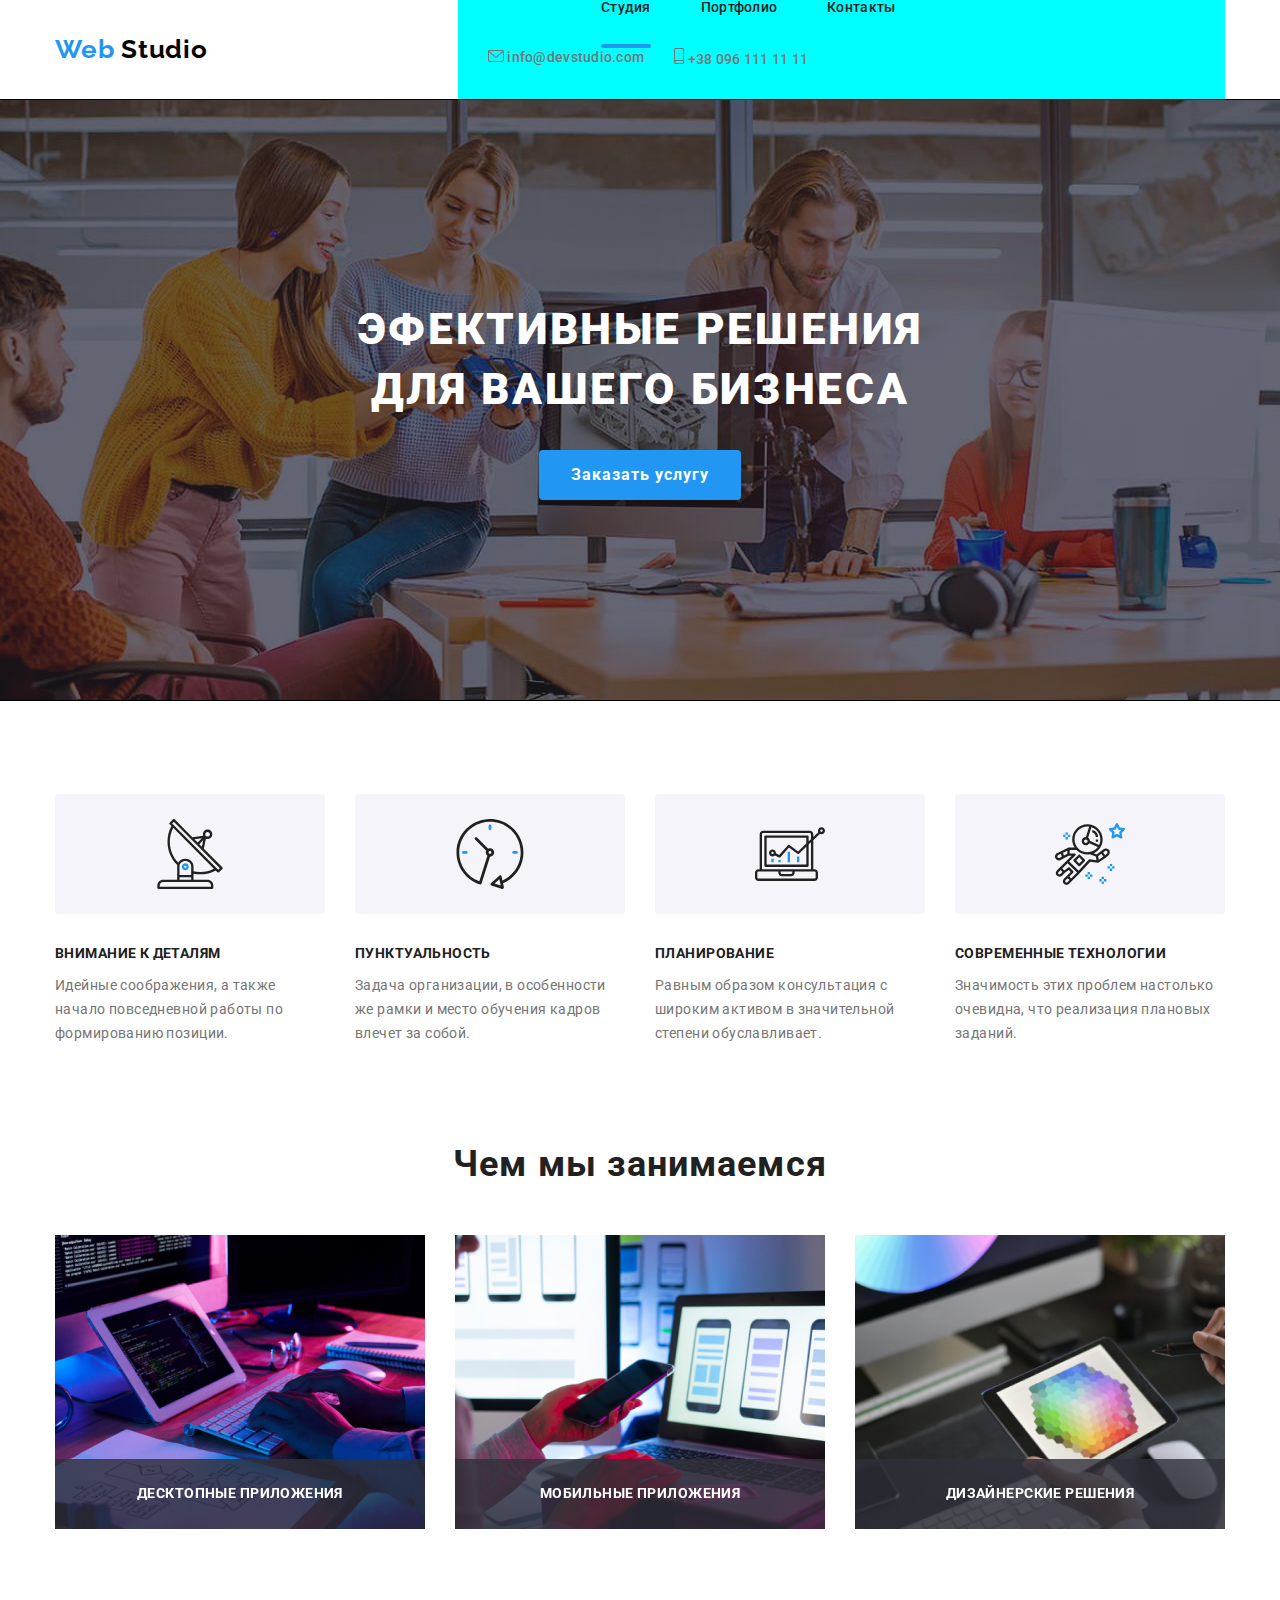
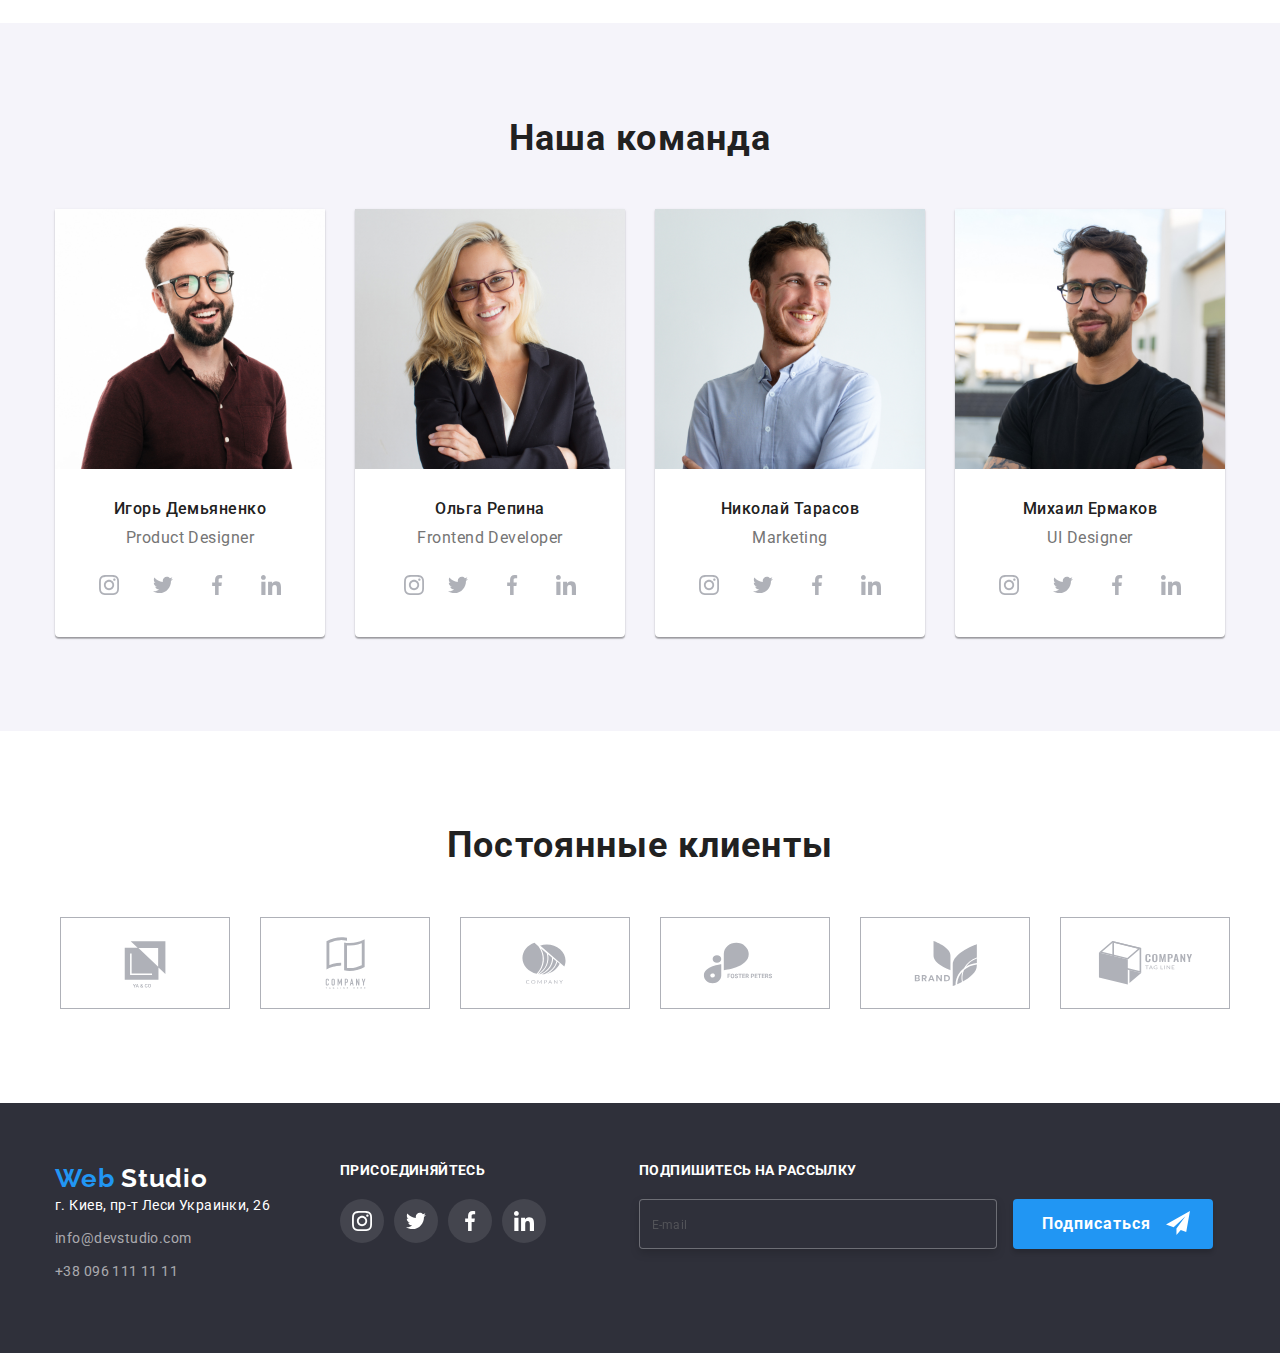
==== commit 937cdb35: "1" ====
--- a/index.html
+++ b/index.html
@@ -24,12 +24,16 @@
     <!--golova-->
     <header class="header">
       <div class="container-header">
-                <nav class="header__navigation">
-                   <a class="header__logo" href="index.html">
-                       <span class="logo__color">Web</span>
-                        <span class="logo__color-a">Studio</span></a>
-                        <div class="container-header__div-hidden">
-                        <ul class="header__navigation-list list">
+        <!-- class="container-header" -->
+        <nav class="header__navigation">
+          <!-- class="navigation" -->
+          <a class="header__logo" href="index.html">
+            <!-- class="logo" -->
+            <span class="logo__color">Web</span>
+            <!-- class="web_color" -->
+            <span class="logo__color-a">Studio</span></a>
+            <div class="nav__hidden">
+             <ul class="header__navigation-list list">
               <!-- class="navig_sait list" -->
             <li class="navigation-list__item border-a">
               <!-- class="head border-a" -->
--- a/css/main.min.css
+++ b/css/main.min.css
@@ -1 +1,2 @@
-                                                                                                                                                                                                                                                                                                                                                                                                                                                                                                                                                                                                                                                                                                                                                                                                                                                                                                                                                                                                                                                                                                                                                                                                                                                                                                                                                                                                                                                                                                                                                                                                                                                                                                                                                                                                                                                                                                                                                                                                                                                                                                                                                                                                                                                                                                                                                                                                                                                                                                                                                                                                                                                                                                                                                                                                                                                                                                                                                                                                                                                                                                                                                                                                                                                                                                                                                                                                                                                                                                                                                                                                                                                                                                                                                                                                                                                                                                                                                                                                                                                                                                                                                                                                                                                                                                                                                                                                                                                                                                                                                                                                                                                                                                                                                                                                                                                                                                                                                                                                                                                                                                                                                                                                                                                                                                                                                                                                                                                                                                                                                                                                                                                                                                                                                                                                                                                                                                                                                                                                                                                                                                                                                                                                                                                                                                                                                                                                                                                                                                                                                                                                                                                                                                                                                                                                                                                                                                                                                                                                                                                                                                                                                                                                                                                                                                                                                                                                                                                                                                                                                                                                                                                                                                                                                                                                                                                                                                                                                                                                                                                                                                                                                                                                                                                                                                                                                                                                                                                                                                                                                                                                                                                                                                                                                                                                                                                                                                                                                                                                                                                                                                                                                                                                                                                                                                                                                                                                                                                                                                                                                                                                                                                                                                                                                                                                                                                                                                                                                                                                                                                                                                                                                                                                                                                                                                                                                                                                                                                                                                                                                                                                                                                                                                                                                                                                                                                                                                                                                                                                                                                                                                                                                                                                                                                                                                                                                                                                                                                                                                                                                                                                                                                                                                                                                                                                                                                                                                                                                                                                                                                                                                                                                                                                                                                                                                                                                                                                                                                                                                                                                                                                                                                                                                                                                                                                                                                                                                                                                                                                                                                                                                                                                                                                                                                                                                                                                                                                                                                                                                                                                                                                                                                                                                                                                                                                                                                                                                                                                                                                                                                                                                                                                                                                                                                                                                                                                                                                                                                                                                                                                                                                                                                                                                                                                                                                                                                                                                                                                                                                                                                                                                                                                                                                                                                                                                                                                                                                                                                                                                                                                                                                                                                                                                                                                                                                                                                                                                                                                                                                                                                                                                                                                                                                                                                                                                                                                                                                                                                                                                                                                                                                                                                                                                                                                                                                                                                                                                                                                                                                                                                                                                                                                                                                                                                                                                                                                                                                                                                                                                                                                                                                                                                                                                                                                                                                                                                                                                                                                                                                                                                                                                                                                                                                                                                                                                                                                                                                                                                                                                                                                                                                                                                                                                                                                                                                                                                                                                                                                                                                                                                                                                                                                                                                                                                                                                                                                                                                                                                                                                                                                                                                                                                                                                                                                                                                                                                                                                                                                                                                                                                                                                                                                                                                                                                                                                                                                                                                                                                                                                                                                                                                                                                                                                                                                                                                                                                                                                                                                                                                                                                                                                                                                                                                                                                                                                                                                                                                                                                                                                                                                                                                                                                                                                                                                                                                                                                                                                                                                                                                                                                                                                                                                                                                                                                                                                                                                                                                                                                                                                                                                                                                                                                                                                                                                                                                                                                                                                                                                                                                                                                                                                                                                                                                                                                                                                                                                                                                                                                                                                                                                                                                                                                                                                                                                                                                                                                                                                                                                                                                                                                                                                                                                                                                                                                                                                                                                                                                                                                                                                                                                                                                                                                                                                                                                                                                                                                                                                                                                                                                                                                                                                                                                                                                                                                                                                                                                                                                                                                                                                                                                                                                                                                                                                                                                                                                                                                                                                                                                                                                                                                                                                                                                                                                                                                                                                                                                                                                                                                                                                                                                                                                                                                                                                                                                                                                                                                                                                                                                                                                                                                                                                                                                                                                                                                                                                                                                                                                                                                                                                                                                                                                                                                                                                                                                                                                                                                                                                                                                                                                                                                                                                                                                                                                                                                                                                                                                                                                                                                                                                                                                                                                                                                                                                                                                                                                                                                                                                                                                                                                                                                                                                                                                                                                                                                                                                                                                                                                                                                                                                                                                                                                                                                                                                                                                                                                                                                                                                                                                                                                                                                                                                                                                                                                                                                                                                                                                                                                                                                                                                                                                                                                                                                                                                                                                                                                                                                                                                                                                                                                                                                                                                                                                                                                                                                                                                                                                                                                                                                                                                                                                                                                                                                                                                                                                                                                                                                                                                                                                                                                                                                                                                                                                                                                                                                                                                                                                                                                                                                                                                                                                                                                                                                                                                                                                                                                                                                                                                                                                                                                                                                                                                                                                                                                                                                                                                                                                                                                                                                                                                                                                                                                                                                                                                                                                                                                                                                                                                                                                                                                                                                                                                                                                                                                                                                                                                                                                                                                                                                                                                                                                                                                                                                                                                                                                                                                                                                                                                                                                                                                                                                                                                                                                                                                                                                                                                                                                                                                                                                                                                                                                                                                                                                                                                                                                                                                                                                                                                                                                                                                                                                                                                                                                                                                                                                                                                                                                                                                                                                                                                                                                                                                                                                                                                                                                                                                                                                             +*,*::before,*::after{-webkit-box-sizing:border-box;box-sizing:border-box}html,body{margin:0px;padding:0px}html{-webkit-box-sizing:border-box;box-sizing:border-box}*,*::after,*::before{-webkit-box-sizing:inherit;box-sizing:inherit}h1,h2,h3,h4,h5,h6,p{margin:0}.list{list-style:none;padding:0;margin:0}.link{text-decoration:none;color:inherit}img{display:block;max-width:100%;height:auto}a{text-decoration:none}.body{font-family:Roboto, sans-serif;font-style:normal;background:#ffffff}ul{list-style:none}ul{color:#000;list-style:none}.container-header{width:1200px;padding-left:15px;padding-right:15px;margin-left:auto;margin-right:auto}.container__section-hero{width:1200px;padding-left:15px;padding-right:15px;margin-left:auto;margin-right:auto}.container__section-advantages{width:1200px;padding-left:15px;padding-right:15px;margin-left:auto;margin-right:auto}.section-our-work{width:1200px;padding-left:15px;padding-right:15px;margin-left:auto;margin-right:auto}.container__section-our-team{padding-left:15px;padding-right:15px;margin-left:auto;margin-right:auto;padding:0px;width:1200px}.container-filter-button{padding-left:15px;padding-right:15px;margin-left:auto;margin-right:auto;width:1200px}.container-cartridge{padding-left:15px;width:1200px;margin-left:auto;padding-right:15px;-ms-flex-wrap:wrap;flex-wrap:wrap;margin-right:auto}.container__section-hero{padding-left:15px;width:1200px;margin-left:auto;padding-right:15px;margin-right:auto}.container-footer{padding-left:15px;width:1200px;margin-left:auto;padding-right:15px;display:-webkit-box;display:-ms-flexbox;display:flex;margin-right:auto}.container__section-our-team{padding-left:15px;width:1200px;margin-left:auto;padding-right:15px;margin-right:auto}.container-footer-port{padding-left:15px;width:1230px;margin-left:auto;padding-right:15px;margin-right:auto}.container-regular-customers{padding-left:15px;width:1200px;margin-left:auto;padding-right:15px;margin-right:auto;padding:0px}.Container-img{margin-bottom:20px;margin-top:0px}.body{background:#ffffff;font-family:Roboto, sans-serif;font-style:normal}.footer{display:-webkit-box;display:-ms-flexbox;display:flex;-webkit-box-orient:horizontal;-webkit-box-direction:normal;-ms-flex-direction:row;flex-direction:row;background-color:#2f303a;padding-top:60px;padding-bottom:60px}.footer__adres-div{margin-right:70px}.footer__address{font-style:normal;font-size:14px;line-height:1.71;letter-spacing:0.03em}.footer__item{margin-bottom:9px}.footer__item:focus,.footer__item:hover{color:#2196f3}.footer__logo{font-family:Raleway;font-style:normal;font-weight:700;font-size:26px;line-height:1.19;letter-spacing:0.03em}.footer__web-color{color:#2196F3}.footer__list{padding:0px;padding-bottom:0px;margin-bottom:0px}.footer__list:last-child{margin:0px}.footer__link-adress{font-size:14px;line-height:1.71;letter-spacing:0.03em;color:#ffffff}.footer-item__mail,.footer-item__telephone{font-size:14px;line-height:1.71;letter-spacing:0.03em;color:rgba(255,255,255,0.6);-webkit-transition-property:color;transition-property:color;-webkit-transition-duration:250ms;transition-duration:250ms;-webkit-transition-timing-function:cubic-bezier(0.4, 0, 0.2, 1);transition-timing-function:cubic-bezier(0.4, 0, 0.2, 1)}.footer-item__mail:hover,.footer-item__mail:focus,.footer-item__telephone:hover,.footer-item__telephone:focus{color:#2196f3}.footer__social-network{margin-left:70px;padding:0px}.footer__title-social-network{font-weight:700;font-size:14px;line-height:1.14;letter-spacing:0.03em;text-transform:uppercase;-webkit-box-pack:center;-ms-flex-pack:center;justify-content:center;margin-bottom:20px;color:#FFFFFF}.footer-social-network__list{display:-webkit-box;display:-ms-flexbox;display:flex;padding:0px;margin:0px}.footer-social-network__item{width:44px;height:44px;fill:#fff;background-color:rgba(255,255,255,0.1);border-radius:50%;margin-right:10px;-webkit-transition:background-color 250ms cubic-bezier(0.4, 0, 0.2, 1);transition:background-color 250ms cubic-bezier(0.4, 0, 0.2, 1)}.footer-social-network__item:last-child{margin-right:0px}.footer-social-network__item:hover,.footer-social-network__item:focus,.footer-social-network__item:active{border-color:#2196f3}.footer-social-network__item :hover{background-color:#2196f3}.footer-social-network__svg{width:20px;height:20px;margin:12px;fill:#fff}.footer-social-network__svg:hover,.footer-social-network__svg:focus{background-color:#2196f3;fill:#fff}.footer-social-network__link{display:block;border-radius:50%;width:44px;height:44px;-webkit-transition:background-color 250ms cubic-bezier(0.4, 0, 0.2, 1);transition:background-color 250ms cubic-bezier(0.4, 0, 0.2, 1)}.footer-social-network__link :hover,.footer-social-network__link :focus,.footer-social-network__link :active{border-color:#2196f3}.footer__subscribe-to-the-newsletter{margin-left:93px}.footer__heading-subscribe{display:block;font-weight:700;font-size:14px;line-height:1.14;letter-spacing:0.03em;text-transform:uppercase;color:#FFFFFF;margin-bottom:20px}.footer__input-email input{color:#F5F4FA}.footer__input-email{width:358px;height:50px;background:#2F303A;border:1px solid rgba(255,255,255,0.3);-webkit-box-sizing:border-box;box-sizing:border-box;-webkit-text-decoration:#FFFFFF;text-decoration:#FFFFFF;-webkit-filter:drop-shadow(0px 4px 4px rgba(0,0,0,0.15));filter:drop-shadow(0px 4px 4px rgba(0,0,0,0.15));border-radius:4px;margin-right:12px;padding-left:12px;color:#F5F4FA}.footer__subscribe-button{position:relative;width:200px;height:50px;margin:0px;border:none;font-weight:700;font-size:16px;line-height:1.87;-webkit-box-align:center;-ms-flex-align:center;align-items:center;text-align:center;letter-spacing:0.06em;color:#FFFFFF;background:#2196F3;-webkit-box-shadow:0px 4px 4px rgba(0,0,0,0.15);box-shadow:0px 4px 4px rgba(0,0,0,0.15);border-radius:4px;padding:10px 62px 10px 29px}.subscribe-to-the-newsletter__svg{position:absolute;content:"";top:0;right:0;-webkit-transform:translate(-96%, 50%);transform:translate(-96%, 50%);display:-webkit-inline-box;display:-ms-inline-flexbox;display:inline-flex}.subscribe-to-the-newsletter-svg{position:absolute;content:"";top:0;right:0;-webkit-transform:translate(-96%, 50%);transform:translate(-96%, 50%);display:-webkit-inline-box;display:-ms-inline-flexbox;display:inline-flex}.adress{font-weight:400;font-size:14px;line-height:1.71;letter-spacing:0.03em;color:#FFFFFF}.footer__heading-social-network{font-size:14px;line-height:1.14;letter-spacing:0.03em;text-transform:uppercase;color:#FFFFFF;margin-bottom:20px;font-weight:700}.header{background:#ffffff;color:#212121}.header__navigation{display:-webkit-box;display:-ms-flexbox;display:flex;-webkit-box-align:center;-ms-flex-align:center;align-items:center}.header__navigation-list{position:relative;display:-webkit-box;display:-ms-flexbox;display:flex;margin-left:93px}.header__navigation-list a{color:#212121;font-weight:500;font-size:14px;line-height:1.14;letter-spacing:0.02em;-webkit-transition-property:color;transition-property:color;-webkit-transition-duration:250ms;transition-duration:250ms;margin-left:50px;-webkit-transition-timing-function:cubic-bezier(0.4, 0, 0.2, 1);transition-timing-function:cubic-bezier(0.4, 0, 0.2, 1)}.header__navigation-list :hover,.header__navigation-list :focus{color:#2196f3}.list{-ms-flex-wrap:wrap;flex-wrap:wrap}.border-a ::after{content:"";position:absolute;background:#2196F3;border-radius:2px;left:0;bottom:-32px;width:100%;height:4px;opacity:1}.header__navigation-list :last-child{margin-right:0px}.current{color:#2196f3;position:relative;height:100%}.navigation-list__link{padding:0px;display:block;margin-bottom:0px;margin-top:0px}.header-contakts__list{margin-bottom:0px;margin-top:0px;fill:#757575;margin-right:50px;display:-webkit-box;display:-ms-flexbox;display:flex;-webkit-box-align:center;-ms-flex-align:center;align-items:center;margin-left:auto}.header-contakts__list :hover,.header-contakts__list :focus{color:#2196f3;fill:#2196f3}.header-contakts__list :last-child{margin-right:0px}.header-contakts__contakt-item{fill:#757575;margin-right:50px;display:-webkit-box;display:-ms-flexbox;display:flex;margin-top:32px;margin-bottom:32px;margin-left:auto}.header-contakts__contakt-item :hover,.header-contakts__contakt-item :focus{color:#2196f3;fill:#2196f3}.header-contakts__contakt-item :last-child{margin-right:0px}.header-contakts__contakt-item a{font-weight:500;font-size:14px;line-height:1.14;letter-spacing:0.02em;margin-left:30px;color:#757575;-webkit-transition:color 250ms cubic-bezier(0.4, 0, 0.2, 1);transition:color 250ms cubic-bezier(0.4, 0, 0.2, 1)}.head-svg-mail{height:12px;margin-right:10px;width:16px}.head-svg-phone{height:16px;width:10px}.header__logo{font-style:normal;font-family:Raleway;font-size:26px;font-weight:700;line-height:1.19;letter-spacing:0.03em}@media screen and (min-width: 480px){.header__logo{width:480px}}.logo__color{color:#2196f3}@media screen and (min-width: 480px){.logo__color{width:480px}}.logo__color-a,.web-color-a{color:#000000}@media screen and (min-width: 480px){.logo__color-a,.web-color-a{width:480px}}.footer__web-color-b{color:#ffffff}@media screen and (min-width: 480px){.footer__web-color-b{width:480px}}@media screen and (min-width: 0px){.nav__hidden{max-width:767px;opacity:0;background-color:#2196f3}}@media screen and (min-width: 768px){.nav__hidden{width:768px;background-color:#222;opacity:1}}@media screen and (min-width: 1000px){.nav__hidden{width:1200px;background-color:aqua;opacity:1}}.section-advantages__hide{display:none}.section-advantages{background:#ffffff;padding-top:94px;padding-bottom:94px;margin:0px}.section-advantages__list{display:-webkit-box;display:-ms-flexbox;display:flex;margin-left:auto;margin-right:auto;padding:0px;-ms-flex-wrap:nowrap;flex-wrap:nowrap}.section-advantages__item{margin-right:30px}.section-advantages__item :last-child{margin-right:0px}.section-advantages__div{display:-webkit-box;display:-ms-flexbox;display:flex;-webkit-box-pack:center;-ms-flex-pack:center;justify-content:center;-webkit-box-align:center;-ms-flex-align:center;align-items:center;width:270px;height:120px;background-color:#F5F4FA;border-radius:4px}.section-advantages__svg{display:-webkit-box;display:-ms-flexbox;display:flex;width:70px;height:70px;margin:0px}.section-advantages__card-title{padding-top:30px;font-weight:700;font-size:14px;line-height:1.42;letter-spacing:0.03em;text-transform:uppercase;color:#212121;color:#212121;margin-top:0;margin-bottom:10px}.section-advantages__card-text{color:#757575;margin-right:30px;width:270px;height:75px;font-size:14px;line-height:1.71;letter-spacing:0.03em;color:#757575}p{margin-bottom:0;margin-top:0}.name{padding-bottom:200px;padding-top:200px;background:#2f303a;color:#fff;text-align:center}.section-hero__title-hero{margin-bottom:30px;margin-top:0;font-family:Roboto;font-style:normal;font-weight:900;font-size:44px;line-height:1.36;letter-spacing:0.06em;text-transform:uppercase;color:#ffffff;margin-top:0}.section-hero{height:600px;margin-left:auto;margin-right:auto;outline:1px solid black;max-width:1600px;background-image:-webkit-gradient(linear, left top, right top, from(rgba(47,48,58,0.4)), to(rgba(47,48,58,0.4))),url(../image/Hero.jpg);background-image:linear-gradient(to right, rgba(47,48,58,0.4), rgba(47,48,58,0.4)),url(../image/Hero.jpg);background-repeat:no-repeat;background-size:cover;background-position:center}.section-hero__button{display:inline-block;border:none;color:#fff;background-color:#2196f3;font-family:Roboto;font-style:normal;font-weight:700;font-size:16px;line-height:1.88;display:-webkit-box;display:-ms-flexbox;display:flex;-webkit-box-align:center;-ms-flex-align:center;align-items:center;text-align:center;letter-spacing:0.06em;min-width:200px;height:50px;left:700px;top:430px;-webkit-box-shadow:0px 4px 4px rgba(0,0,0,0.15);box-shadow:0px 4px 4px rgba(0,0,0,0.15);border-radius:4px;padding:10px 32px;margin-right:auto;margin-left:auto;padding:10px 32px}.backdrop{position:fixed;top:0;left:0;width:100%;height:100%;background-color:rgba(0,0,0,0.2);-webkit-transition-property:opacity;transition-property:opacity;-webkit-transition-duration:250ms;transition-duration:250ms;-webkit-transition-timing-function:cubic-bezier(0.4, 0, 0.2, 1),scale 250ms cubic-bezier(0.4, 0, 0.2, 1);transition-timing-function:cubic-bezier(0.4, 0, 0.2, 1),scale 250ms cubic-bezier(0.4, 0, 0.2, 1)}.backdrop.is-hidden{opacity:0;pointer-events:none;-webkit-transform:scale(0.5);transform:scale(0.5)}.modal{padding:40px 39px 40px 41px;width:528px;height:581px;-webkit-transform:translate(-50%, -50%);transform:translate(-50%, -50%);position:absolute;top:50%;left:50%;background:#FFFFFF;-webkit-box-shadow:0px 1px 3px rgba(0,0,0,0.12),0px 1px 1px rgba(0,0,0,0.14),0px 2px 1px rgba(0,0,0,0.2);box-shadow:0px 1px 3px rgba(0,0,0,0.12),0px 1px 1px rgba(0,0,0,0.14),0px 2px 1px rgba(0,0,0,0.2);border-radius:4px;-webkit-transition:opacity 250ms cubic-bezier(0.4, 0, 0.2, 1);transition:opacity 250ms cubic-bezier(0.4, 0, 0.2, 1)}::-webkit-input-placeholder{font-weight:400;font-size:12px;line-height:1.16;letter-spacing:0.01em;color:rgba(117,117,117,0.5)}:-ms-input-placeholder{font-weight:400;font-size:12px;line-height:1.16;letter-spacing:0.01em;color:rgba(117,117,117,0.5)}::-ms-input-placeholder{font-weight:400;font-size:12px;line-height:1.16;letter-spacing:0.01em;color:rgba(117,117,117,0.5)}::placeholder{font-weight:400;font-size:12px;line-height:1.16;letter-spacing:0.01em;color:rgba(117,117,117,0.5)}.button-closet{position:absolute;display:-webkit-box;display:-ms-flexbox;display:flex;display:block;content:"";padding:0px;border-radius:50%;border:1px solid rgba(0,0,0,0.1);background-color:#FFFFFF;top:14px;right:14px;width:30px;height:30px}.closet-svg{position:absolute;top:0;left:0;display:block;width:18px;height:18px;-webkit-transform:translate(26%, 22%);transform:translate(26%, 22%);-webkit-transition:fill 250ms cubic-bezier(0.4, 0, 0.2, 1);transition:fill 250ms cubic-bezier(0.4, 0, 0.2, 1)}.closet-svg :hover .closet-svg :focus{fill:#2196f3}.section-our-team{background:#f5f4fa}.section-our-team__title{font-weight:700;font-size:36px;line-height:1.17;text-align:center;letter-spacing:0.03em;color:#212121;margin-top:0px;margin-bottom:50px;background:#f5f4fa;padding-top:94px}.section-our-team__title-name{padding-top:0px;padding-bottom:10px;font-weight:500;font-size:16px;line-height:1.19;text-align:center;letter-spacing:0.03em;color:#212121}.section-our-team__text-spetikatoon{padding-top:0px}.section-our-team__list{display:-webkit-box;display:-ms-flexbox;display:flex;padding:0px;padding-bottom:94px}.section-our-team__item,.section-our-team__item-a{border-radius:0px 0px 4px 4px;background:#ffffff;-webkit-box-shadow:0px 1px 3px rgba(0,0,0,0.12),0px 1px 1px rgba(0,0,0,0.14),0px 2px 1px rgba(0,0,0,0.2);box-shadow:0px 1px 3px rgba(0,0,0,0.12),0px 1px 1px rgba(0,0,0,0.14),0px 2px 1px rgba(0,0,0,0.2);width:270px;height:428px}.section-our-team__item{margin-right:30px}.section-our-team__item-a{margin-right:0px}.section-our-team__text-spetikatoon{font-size:16px;line-height:1.19;text-align:center;letter-spacing:0.03em;color:#757575}.section-our-team__spetifikation{padding:30px 32px}.section-our-team__photo{padding-top:0px;padding-bottom:0px;margin-right:0px}.section-our-team__list-contacts{display:-webkit-box;display:-ms-flexbox;display:flex;margin-top:16px;margin-bottom:30px}.section-our-team__list-contacts :last-child{margin-right:0px}.section-our-team__list-contacts{display:-webkit-box;display:-ms-flexbox;display:flex;-webkit-box-align:center;-ms-flex-align:center;align-items:center;-webkit-box-pack:center;-ms-flex-pack:center;justify-content:center;padding:0px;margin-top:16px}.section-our-team__item-contacts{padding:0px;border:none;-webkit-box-pack:center;-ms-flex-pack:center;justify-content:center;background-color:#fff;margin-right:10px;fill:#AFB1B8}.section-our-team__item-contacts :hover,.section-our-team__item-contacts :focus{background-color:#2196f3;fill:#F5F4FA}.section-our-team__link-contacts{display:-webkit-box;display:-ms-flexbox;display:flex;-webkit-box-pack:center;-ms-flex-pack:center;justify-content:center;-webkit-box-align:center;-ms-flex-align:center;align-items:center;display:block;border-radius:50%;width:44px;height:44px;background-color:#ffffff;fill:#AFB1B8;-webkit-transition:background-color 250ms cubic-bezier(0.4, 0, 0.2, 1),fill 250ms cubic-bezier(0.4, 0, 0.2, 1);transition:background-color 250ms cubic-bezier(0.4, 0, 0.2, 1),fill 250ms cubic-bezier(0.4, 0, 0.2, 1)}.section-our-team__svg-contacts{width:20px;height:20px;margin:12px}.section-our-work{padding-bottom:94px}.section-our-work__list{display:-webkit-box;display:-ms-flexbox;display:flex;margin-left:auto;margin-right:auto;margin:0px;padding:0px}.section-our-work__list .section-our-work__item{margin-right:30px;display:block}.section-our-work__list :last-child{margin-right:0px}.section-our-work__item{margin-right:30px;display:block}.section-our-work__item :last-child{margin:0px}.section-our-work__title{margin-top:0;margin-bottom:50;font-weight:700;font-size:36px;line-height:1.17;text-align:center;letter-spacing:0.03em;color:#212121;margin-bottom:50px}.section-regular-customers{padding:0px;margin-bottom:94px;margin-top:94px}.regular-customers__title{font-weight:700;font-size:36px;line-height:1.16;text-align:center;letter-spacing:0.03em;color:#212121;margin-bottom:50px}.regular-customers__list{display:-webkit-box;display:-ms-flexbox;display:flex;-webkit-box-pack:center;-ms-flex-pack:center;justify-content:center}.regular-customers__item{fill:#AFB1B8;-webkit-box-sizing:border-box;box-sizing:border-box;border-radius:4px;-webkit-transition-property:color;transition-property:color;-webkit-transition-duration:250ms;transition-duration:250ms;-webkit-transition-timing-function:cubic-bezier(0.4, 0, 0.2, 1);transition-timing-function:cubic-bezier(0.4, 0, 0.2, 1);padding:0px;margin-right:30px}.regular-customers__item :hover,.regular-customers__item :focus{border-color:#2196f3;fill:#2196f3}.regular-customers__item :last-child{margin-right:0px}.regular-customers__link{display:block;width:170px;height:92px;fill:#afb1b8;border:1px solid #AFB1B8;background-color:#fff;-webkit-transition-property:fill;transition-property:fill;-webkit-transition-duration:250ms;transition-duration:250ms;-webkit-transition-timing-function:cubic-bezier(0.4, 0, 0.2, 1);transition-timing-function:cubic-bezier(0.4, 0, 0.2, 1);-webkit-transition:border 250ms cubic-bezier(0.4, 0, 0.2, 1);transition:border 250ms cubic-bezier(0.4, 0, 0.2, 1)}.regular-customers__link :hover,.regular-customers__link :focus{background-color:#fff;border-color:#2196f3;fill:#2196f3}.regular-customers__svg{width:106px;height:60px;margin:16px 32px}.regular-customers__svg :hover,.regular-customers__svg :focus{fill:#afb1b8}.section-our-work__item{position:relative}.section-our-work__div{position:relative}.section-our-work-card-design__text{display:-webkit-box;display:-ms-flexbox;display:flex;-webkit-box-pack:center;-ms-flex-pack:center;justify-content:center;-webkit-box-align:center;-ms-flex-align:center;align-items:center;font-weight:700;font-size:14px;line-height:1.14;text-align:center;letter-spacing:0.03em;text-transform:uppercase;color:#FFFFFF;left:0;bottom:0;padding:27px}.section-our-work__card-design{position:absolute;display:block;bottom:0;left:0;background-color:rgba(47,48,58,0.8);width:370px;height:70px}.container-cartridge{margin-top:0px;margin-bottom:20px}.cartridge__item{background:#FFFFFF;border:1px solid #EEEEEE;-webkit-box-sizing:border-box;box-sizing:border-box;width:370px;margin-right:30px;margin-bottom:30px}.cartridge__item:hover .cartridge__text,.cartridge__item:focus .cartridge__text{-webkit-box-shadow:0px 1px 1px rgba(0,0,0,0.12),0px 4px 4px rgba(0,0,0,0.06),1px 4px 6px rgba(0,0,0,0.16);box-shadow:0px 1px 1px rgba(0,0,0,0.12),0px 4px 4px rgba(0,0,0,0.06),1px 4px 6px rgba(0,0,0,0.16);-webkit-transform:translateY(0);transform:translateY(0)}.cartridge__item:hover,.cartridge__item:focus{-webkit-box-shadow:0px 1px 1px rgba(0,0,0,0.12),0px 4px 4px rgba(0,0,0,0.06),1px 4px 6px rgba(0,0,0,0.16);box-shadow:0px 1px 1px rgba(0,0,0,0.12),0px 4px 4px rgba(0,0,0,0.06),1px 4px 6px rgba(0,0,0,0.16)}.cartridge__name{padding-top:0px;padding-bottom:0px;margin-bottom:4px}.ccartridge-picture__text{padding-top:0px;padding-bottom:0px;font-weight:400;font-size:16px;line-height:1.87;letter-spacing:0.03em;color:#757575}.cartridge__list{display:-webkit-box;display:-ms-flexbox;display:flex;-ms-flex-wrap:wrap;flex-wrap:wrap;padding:0px}.cartridge__list :nth-child(3n+3){margin-right:0px}.cartridge__list :nth-last-child(-n+3){margin-bottom:0px}.cartridge__name{margin-top:0px;margin-bottom:4px;font-weight:700;font-size:18px;line-height:2;letter-spacing:0.06em;color:#212121}.cartridge__text{content:"";position:absolute;bottom:0;left:0;width:100%;height:100%;padding:60px 24px;display:block;font-weight:normal;font-size:18px;line-height:1.56;letter-spacing:0.03em;color:#F5F4FA !important;padding:0px 24px;content:"";position:absolute;bottom:0;left:0;width:100%;height:100%;padding:60px 24px;-webkit-transform:translateY(100%);transform:translateY(100%);background-color:rgba(33,150,243,0.9);-webkit-transition:-webkit-transform 250ms cubic-bezier(0.4, 0, 0.2, 1);transition:-webkit-transform 250ms cubic-bezier(0.4, 0, 0.2, 1);transition:transform 250ms cubic-bezier(0.4, 0, 0.2, 1);transition:transform 250ms cubic-bezier(0.4, 0, 0.2, 1), -webkit-transform 250ms cubic-bezier(0.4, 0, 0.2, 1);margin-top:0px;font-size:16px;line-height:1.88;letter-spacing:0.03em;color:#757575}.image__div{padding:20px 24px}.list{text-decoration:none}.image-fone-portfolio{position:relative;overflow:hidden}.section__filter-button{padding-bottom:94px;padding-top:94px}.overlay{content:"";position:absolute;bottom:-100;left:0;width:100%;height:100%;padding:60px 24px;background-color:rgba(33,150,243,0.9);-webkit-transition:-webkit-transform 250ms cubic-bezier(0.4, 0, 0.2, 1);transition:-webkit-transform 250ms cubic-bezier(0.4, 0, 0.2, 1);transition:transform 250ms cubic-bezier(0.4, 0, 0.2, 1);transition:transform 250ms cubic-bezier(0.4, 0, 0.2, 1), -webkit-transform 250ms cubic-bezier(0.4, 0, 0.2, 1)}.overlay ::after{content:"";position:absolute;bottom:0;left:0;width:100%;height:100%;padding:60px 24px;-webkit-transform:translateY(calc(+1% + 300px));transform:translateY(calc(+1% + 300px));background-color:rgba(33,150,243,0.9);-webkit-transition:-webkit-transform 250ms cubic-bezier(0.4, 0, 0.2, 1);transition:-webkit-transform 250ms cubic-bezier(0.4, 0, 0.2, 1);transition:transform 250ms cubic-bezier(0.4, 0, 0.2, 1);transition:transform 250ms cubic-bezier(0.4, 0, 0.2, 1), -webkit-transform 250ms cubic-bezier(0.4, 0, 0.2, 1)}.overlay-text{display:block;font-weight:normal;font-size:18px;line-height:1.56;letter-spacing:0.03em;color:#F5F4FA !important;padding:0px 24px}.header_portfolio{background:#ffffff;color:#212121;border-bottom:1px solid  #ECECEC}.image-fone-portfolio{position:relative}.header__hide{display:none}.section__filter-button{padding-bottom:94px;padding-top:94px}.filter-button__list{display:-webkit-box;display:-ms-flexbox;display:flex;-webkit-box-pack:center;-ms-flex-pack:center;justify-content:center;margin-top:0px;margin-bottom:50px;margin-left:auto;margin-right:auto;padding:0px}.filter-button__item{font-weight:500;font-size:16px;line-height:1.62;margin-left:8px;padding:0px;text-align:center;letter-spacing:0.03em;color:#212121;background:#f5f4fa;border-radius:4px;padding:6px 22px;-webkit-transition:background-color 250ms cubic-bezier(0.4, 0, 0.2, 1),color 250ms cubic-bezier(0.4, 0, 0.2, 1);transition:background-color 250ms cubic-bezier(0.4, 0, 0.2, 1),color 250ms cubic-bezier(0.4, 0, 0.2, 1)}.filter-button__item:hover,.filter-button__item:focus,.filter-button__item:active{color:#ffffff;background-color:#2196f3}.filter__button:last-child{margin-right:0px}.filter__button :hover,.filter__button :active,.filter__button :focus{color:#ffffff;background-color:var(--button-background);-webkit-box-shadow:0px 3px 1px rgba(0,0,0,0.1),0px 1px 2px rgba(0,0,0,0.08),0px 2px 2px rgba(0,0,0,0.12);box-shadow:0px 3px 1px rgba(0,0,0,0.1),0px 1px 2px rgba(0,0,0,0.08),0px 2px 2px rgba(0,0,0,0.12)}.filter__button{font-weight:500;font-size:16px;line-height:1.62;text-align:center;letter-spacing:0.03em;background:#f5f4fa;border-radius:4px;padding:6px 22px;-webkit-transition:background-color 250ms cubic-bezier(0.4, 0, 0.2, 1),color 250ms cubic-bezier(0.4, 0, 0.2, 1);transition:background-color 250ms cubic-bezier(0.4, 0, 0.2, 1),color 250ms cubic-bezier(0.4, 0, 0.2, 1);margin-right:8px}.filter__button:hover,.filter__button:focus,.filter__button:active{color:#ffffff;background-color:#2196f3;-webkit-box-shadow:0px 3px 1px rgba(0,0,0,0.1),0px 1px 2px rgba(0,0,0,0.08),0px 2px 2px rgba(0,0,0,0.12);box-shadow:0px 3px 1px rgba(0,0,0,0.1),0px 1px 2px rgba(0,0,0,0.08),0px 2px 2px rgba(0,0,0,0.12)}.filter__button :last-child{margin-right:0px}.border{border:none}.containre-backdrop{margin:40px}.backdrop{position:fixed;top:0;left:0;width:100%;height:100%;background-color:rgba(0,0,0,0.2);-webkit-transition-property:opacity;transition-property:opacity;-webkit-transition-duration:250ms;transition-duration:250ms;-webkit-transition-timing-function:cubic-bezier(0.4, 0, 0.2, 1),scale 250ms cubic-bezier(0.4, 0, 0.2, 1);transition-timing-function:cubic-bezier(0.4, 0, 0.2, 1),scale 250ms cubic-bezier(0.4, 0, 0.2, 1)}.backdrop.is-hidden{opacity:0;pointer-events:none;-webkit-transform:scale(0.5);transform:scale(0.5)}.modal{padding:40px 39px 40px 41px;width:528px;height:581px;-webkit-transform:translate(-50%, -50%);transform:translate(-50%, -50%);position:absolute;top:50%;left:50%;background:#FFFFFF;-webkit-box-shadow:0px 1px 3px rgba(0,0,0,0.12),0px 1px 1px rgba(0,0,0,0.14),0px 2px 1px rgba(0,0,0,0.2);box-shadow:0px 1px 3px rgba(0,0,0,0.12),0px 1px 1px rgba(0,0,0,0.14),0px 2px 1px rgba(0,0,0,0.2);border-radius:4px;-webkit-transition:opacity 250ms cubic-bezier(0.4, 0, 0.2, 1);transition:opacity 250ms cubic-bezier(0.4, 0, 0.2, 1)}::-webkit-input-placeholder{font-weight:400;font-size:12px;line-height:1.16;letter-spacing:0.01em;color:rgba(117,117,117,0.5)}:-ms-input-placeholder{font-weight:400;font-size:12px;line-height:1.16;letter-spacing:0.01em;color:rgba(117,117,117,0.5)}::-ms-input-placeholder{font-weight:400;font-size:12px;line-height:1.16;letter-spacing:0.01em;color:rgba(117,117,117,0.5)}::placeholder{font-weight:400;font-size:12px;line-height:1.16;letter-spacing:0.01em;color:rgba(117,117,117,0.5)}.button-closet{position:absolute;display:-webkit-box;display:-ms-flexbox;display:flex;display:block;content:"";padding:0px;border-radius:50%;border:1px solid rgba(0,0,0,0.1);background-color:#FFFFFF;top:14px;right:14px;width:30px;height:30px}.closet-svg{position:absolute;top:0;left:0;display:block;width:18px;height:18px;-webkit-transform:translate(26%, 22%);transform:translate(26%, 22%);-webkit-transition:fill 250ms cubic-bezier(0.4, 0, 0.2, 1);transition:fill 250ms cubic-bezier(0.4, 0, 0.2, 1)}.closet-svg:focus,.closet-svg:active,.closet-svg:hover{fill:#2196f3}.span-label{display:block;font-weight:normal;font-size:12px;line-height:1.16;text-align:left;letter-spacing:0.01em}.modal-name{position:relative;color:#757575}.modal-name-checkbox{font-weight:normal;font-size:14px;line-height:1.16;text-align:left;letter-spacing:0.01em;color:#757575}textarea{resize:none}.modal__h2{display:block;font-weight:700;font-size:20px;line-height:1.15;text-align:center;letter-spacing:0.03em;margin-bottom:12px;color:#212121}.modal-div{position:relative}.modal-button-send-form{margin:0 auto;margin-top:30px;border:none;width:200px;height:50px;background:#2196F3;-webkit-box-shadow:0px 4px 4px rgba(0,0,0,0.15);box-shadow:0px 4px 4px rgba(0,0,0,0.15);border-radius:4px;font-weight:500;font-size:16px;line-height:1.87;display:-webkit-box;display:-ms-flexbox;display:flex;-webkit-box-align:center;-ms-flex-align:center;align-items:center;text-align:center;letter-spacing:0.06em;-webkit-box-pack:center;-ms-flex-pack:center;justify-content:center;color:#FFFFFF}.contract{font-weight:400;font-size:14px;line-height:1.71;letter-spacing:0.03em;-webkit-text-decoration-line:underline;text-decoration-line:underline;color:#2196F3}.form{width:448px;height:40px;border:1px solid rgba(33,33,33,0.2);border-radius:4px;margin-left:auto;margin-right:auto}.form-grup-name,.form-grup-phone,.form-grup-mail{margin-bottom:10px;display:-webkit-box;display:-ms-flexbox;display:flex;-webkit-box-orient:vertical;-webkit-box-direction:normal;-ms-flex-direction:column;flex-direction:column}.form-group-coments{position:relative;margin-bottom:10px;display:-webkit-box;display:-ms-flexbox;display:flex;-webkit-box-orient:vertical;-webkit-box-direction:normal;-ms-flex-direction:column;flex-direction:column}.input-modal:focus+.maodal-svg,.input-modal:hover+.maodal-svg{border-color:#2196f3;fill:#2196f3;-webkit-transition:fill 250ms cubic-bezier(0.4, 0, 0.2, 1),left 250ms cubic-bezier(0.4, 0, 0.2, 1);transition:fill 250ms cubic-bezier(0.4, 0, 0.2, 1),left 250ms cubic-bezier(0.4, 0, 0.2, 1)}.input-modal:active,.input-modal:focus .input-modal:hover{border:1px solid #2196f3}.form-grup input{padding:11px 12px;border:1px solid rgba(33,33,33,0.2);-webkit-box-sizing:border-box;box-sizing:border-box;border-radius:4px}.form-grup label{margin-bottom:4px}.sizing{margin-left:40px;margin-right:40px}.form-group-coments textarea{height:120px}.input-modal{width:448px;height:40px;padding:11px 12px;border:1px solid rgba(33,33,33,0.2);border-radius:4px;padding-left:25px;margin-top:4px;-webkit-transition:border-color 250ms cubic-bezier(0.4, 0, 0.2, 1);transition:border-color 250ms cubic-bezier(0.4, 0, 0.2, 1)}.input-modal:active,.input-modal:hover,.input-modal:focus{border-color:#2196f3}.input-modal:active+.maodal-svg :hover,.input-modal:active+.maodal-svg :focus,.input-modal:active+.maodal-svg :active,.input-modal:hover+.maodal-svg :hover,.input-modal:hover+.maodal-svg :focus,.input-modal:hover+.maodal-svg :active,.input-modal:focus+.maodal-svg :hover,.input-modal:focus+.maodal-svg :focus,.input-modal:focus+.maodal-svg :active{fill:#2196f3}.input-modal-coment{width:448px;height:120px;padding:11px 12px;border:1px solid rgba(33,33,33,0.2);border-radius:4px;margin-top:4px;-webkit-transition:border-color 250ms cubic-bezier(0.4, 0, 0.2, 1);transition:border-color 250ms cubic-bezier(0.4, 0, 0.2, 1)}.input-modal-coment:active,.input-modal-coment:hover,.input-modal-coment:focus{border-color:#2196f3}.maodal-svg{position:absolute;fill:#000000;top:0;left:0;-webkit-transform:translate(12px, 33px);transform:translate(12px, 33px);opacity:1}.icon{position:absolute;top:0;left:0;display:inline-block;width:20px;height:20px;background-color:#2196f3}.form-grup-checkbox{position:relative}.rel{position:relative;border-color:#2196f3}.modal-name{position:relative}.checkbox-modal{-webkit-appearance:none;-moz-appearance:none;appearance:none;position:absolute}.span-checkbox{position:absolute;display:block;width:16px;height:15px;border:2px solid #212121;top:0;left:0;-webkit-transform:translate(-150%);transform:translate(-150%)}.checkbox-modal:checked ~ .span-checkbox{background-color:#2196f3;background-image:url(../../image/Vector-check.svg);background-size:contain;background-origin:content-box;border-color:#2196f3;background-repeat:no-repeat;background-position:center}.section__filter-button{padding-bottom:94px;padding-top:94px}.filter-button__list{display:-webkit-box;display:-ms-flexbox;display:flex;-webkit-box-pack:center;-ms-flex-pack:center;justify-content:center;margin-top:0px;margin-bottom:50px;margin-left:auto;margin-right:auto;padding:0px}.filter-button__item{font-weight:500;font-size:16px;line-height:1.62;margin-left:8px;padding:0px;text-align:center;letter-spacing:0.03em;color:#212121;background:#f5f4fa;border-radius:4px;padding:6px 22px;-webkit-transition:background-color 250ms cubic-bezier(0.4, 0, 0.2, 1),color 250ms cubic-bezier(0.4, 0, 0.2, 1);transition:background-color 250ms cubic-bezier(0.4, 0, 0.2, 1),color 250ms cubic-bezier(0.4, 0, 0.2, 1)}.filter-button__item:hover,.filter-button__item:focus,.filter-button__item:active{color:#ffffff;background-color:#2196f3}.filter__button:last-child{margin-right:0px}.filter__button :hover,.filter__button :active,.filter__button :focus{color:#ffffff;background-color:var(--button-background);-webkit-box-shadow:0px 3px 1px rgba(0,0,0,0.1),0px 1px 2px rgba(0,0,0,0.08),0px 2px 2px rgba(0,0,0,0.12);box-shadow:0px 3px 1px rgba(0,0,0,0.1),0px 1px 2px rgba(0,0,0,0.08),0px 2px 2px rgba(0,0,0,0.12)}.filter__button{font-weight:500;font-size:16px;line-height:1.62;text-align:center;letter-spacing:0.03em;background:#f5f4fa;border-radius:4px;padding:6px 22px;-webkit-transition:background-color 250ms cubic-bezier(0.4, 0, 0.2, 1),color 250ms cubic-bezier(0.4, 0, 0.2, 1);transition:background-color 250ms cubic-bezier(0.4, 0, 0.2, 1),color 250ms cubic-bezier(0.4, 0, 0.2, 1);margin-right:8px}.filter__button:hover,.filter__button:focus,.filter__button:active{color:#ffffff;background-color:#2196f3;-webkit-box-shadow:0px 3px 1px rgba(0,0,0,0.1),0px 1px 2px rgba(0,0,0,0.08),0px 2px 2px rgba(0,0,0,0.12);box-shadow:0px 3px 1px rgba(0,0,0,0.1),0px 1px 2px rgba(0,0,0,0.08),0px 2px 2px rgba(0,0,0,0.12)}.filter__button :last-child{margin-right:0px}.border{border:none}.section__filter-button{padding-bottom:94px;padding-top:94px}.section__filter-button{padding-bottom:94px;padding-top:94px}.filter-button__list{display:-webkit-box;display:-ms-flexbox;display:flex;-webkit-box-pack:center;-ms-flex-pack:center;justify-content:center;margin-top:0px;margin-bottom:50px;margin-left:auto;margin-right:auto;padding:0px}.filter-button__item{font-weight:500;font-size:16px;line-height:1.62;margin-left:8px;padding:0px;text-align:center;letter-spacing:0.03em;color:#212121;background:#f5f4fa;border-radius:4px;padding:6px 22px;-webkit-transition:background-color 250ms cubic-bezier(0.4, 0, 0.2, 1),color 250ms cubic-bezier(0.4, 0, 0.2, 1);transition:background-color 250ms cubic-bezier(0.4, 0, 0.2, 1),color 250ms cubic-bezier(0.4, 0, 0.2, 1)}.filter-button__item:hover,.filter-button__item:focus,.filter-button__item:active{color:#ffffff;background-color:#2196f3}.filter__button:last-child{margin-right:0px}.filter__button :hover,.filter__button :active,.filter__button :focus{color:#ffffff;background-color:var(--button-background);-webkit-box-shadow:0px 3px 1px rgba(0,0,0,0.1),0px 1px 2px rgba(0,0,0,0.08),0px 2px 2px rgba(0,0,0,0.12);box-shadow:0px 3px 1px rgba(0,0,0,0.1),0px 1px 2px rgba(0,0,0,0.08),0px 2px 2px rgba(0,0,0,0.12)}.filter__button{font-weight:500;font-size:16px;line-height:1.62;text-align:center;letter-spacing:0.03em;background:#f5f4fa;border-radius:4px;padding:6px 22px;-webkit-transition:background-color 250ms cubic-bezier(0.4, 0, 0.2, 1),color 250ms cubic-bezier(0.4, 0, 0.2, 1);transition:background-color 250ms cubic-bezier(0.4, 0, 0.2, 1),color 250ms cubic-bezier(0.4, 0, 0.2, 1);margin-right:8px}.filter__button:hover,.filter__button:focus,.filter__button:active{color:#ffffff;background-color:#2196f3;-webkit-box-shadow:0px 3px 1px rgba(0,0,0,0.1),0px 1px 2px rgba(0,0,0,0.08),0px 2px 2px rgba(0,0,0,0.12);box-shadow:0px 3px 1px rgba(0,0,0,0.1),0px 1px 2px rgba(0,0,0,0.08),0px 2px 2px rgba(0,0,0,0.12)}.filter__button :last-child{margin-right:0px}.border{border:none}
+/*# sourceMappingURL=main.min.css.map */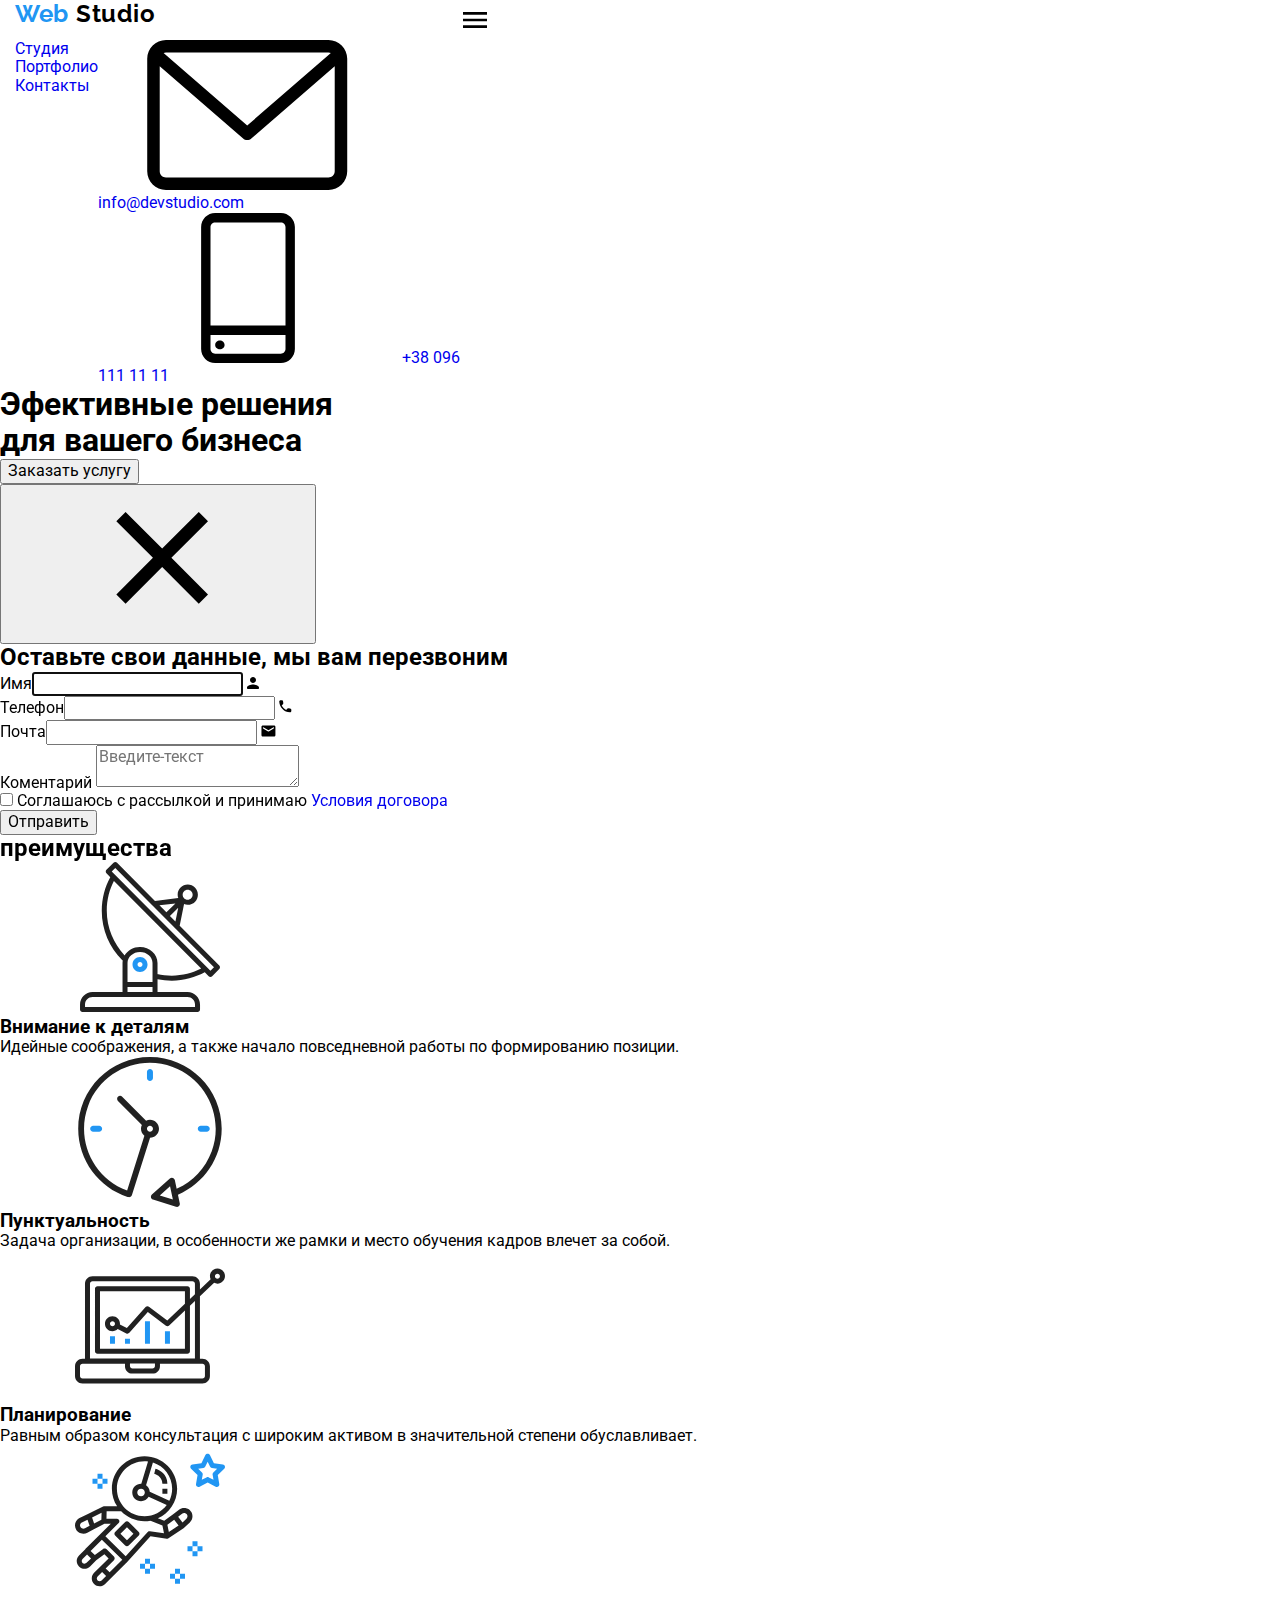
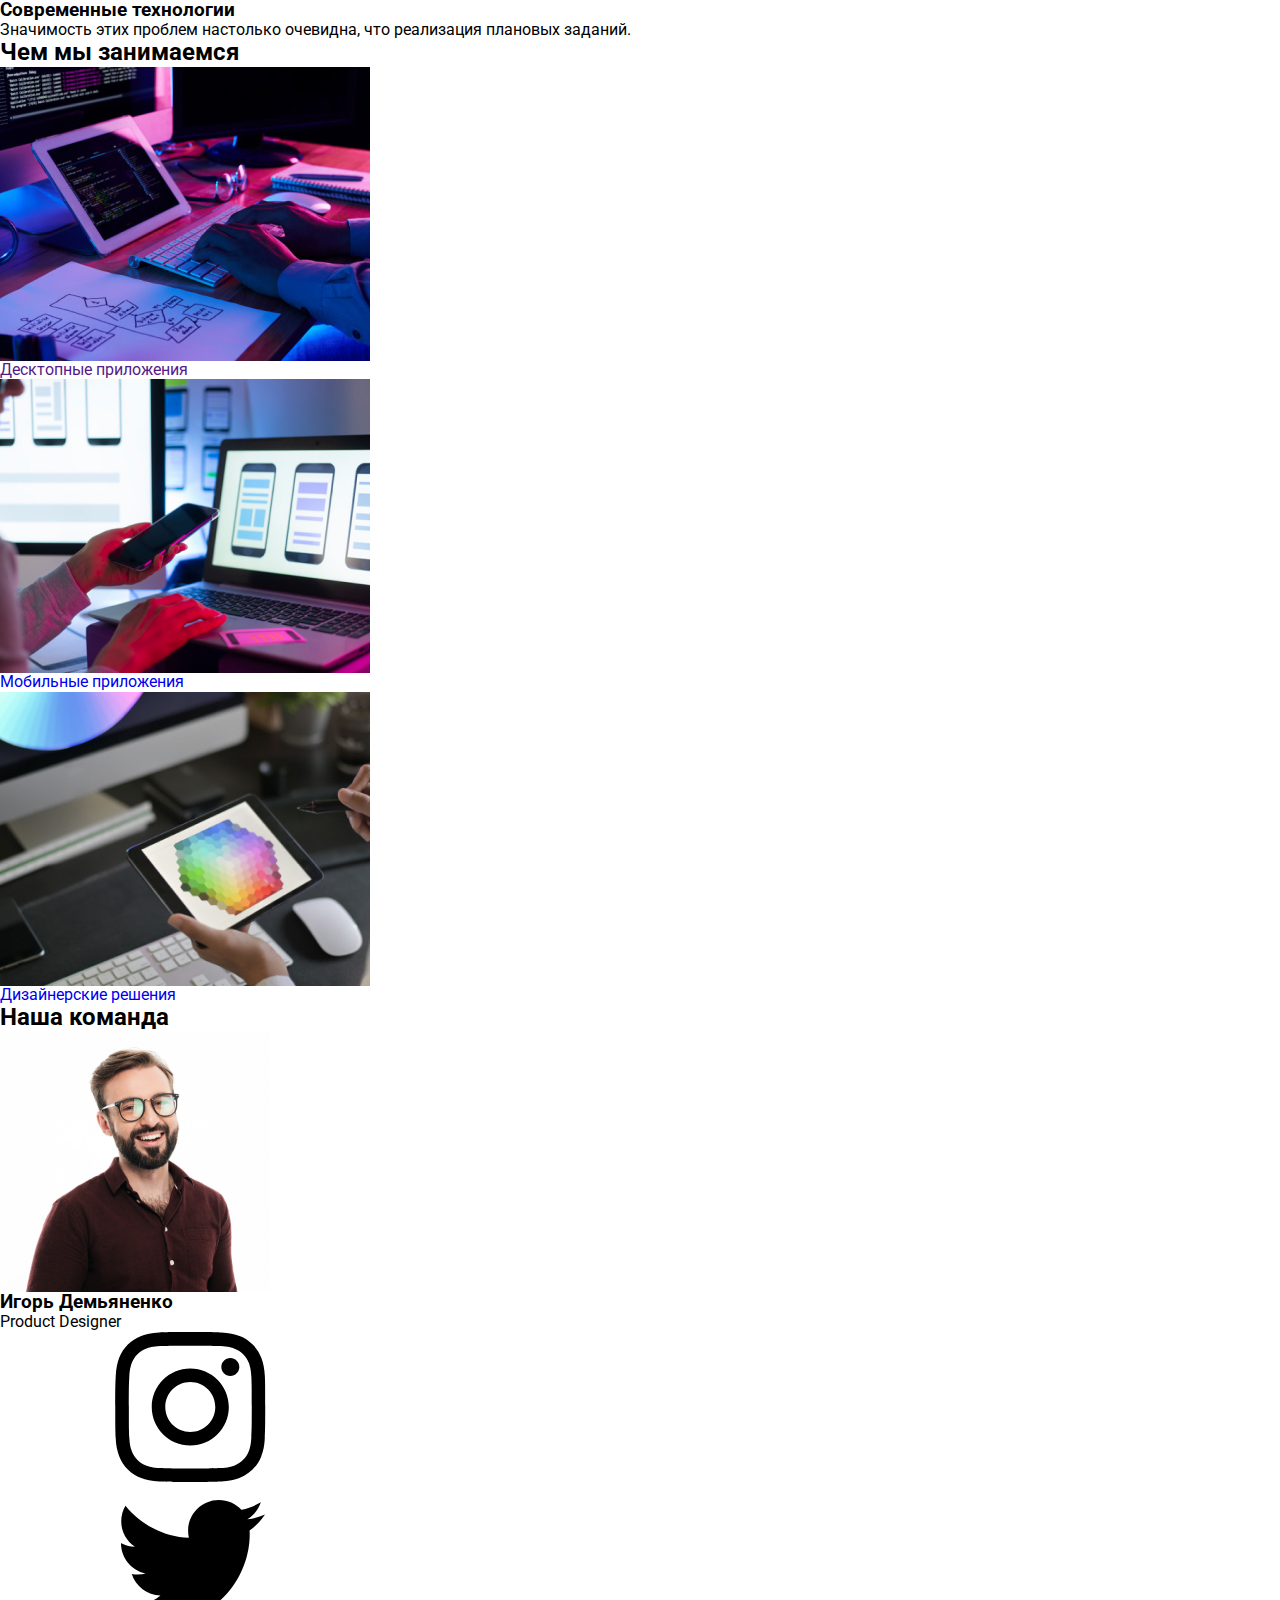
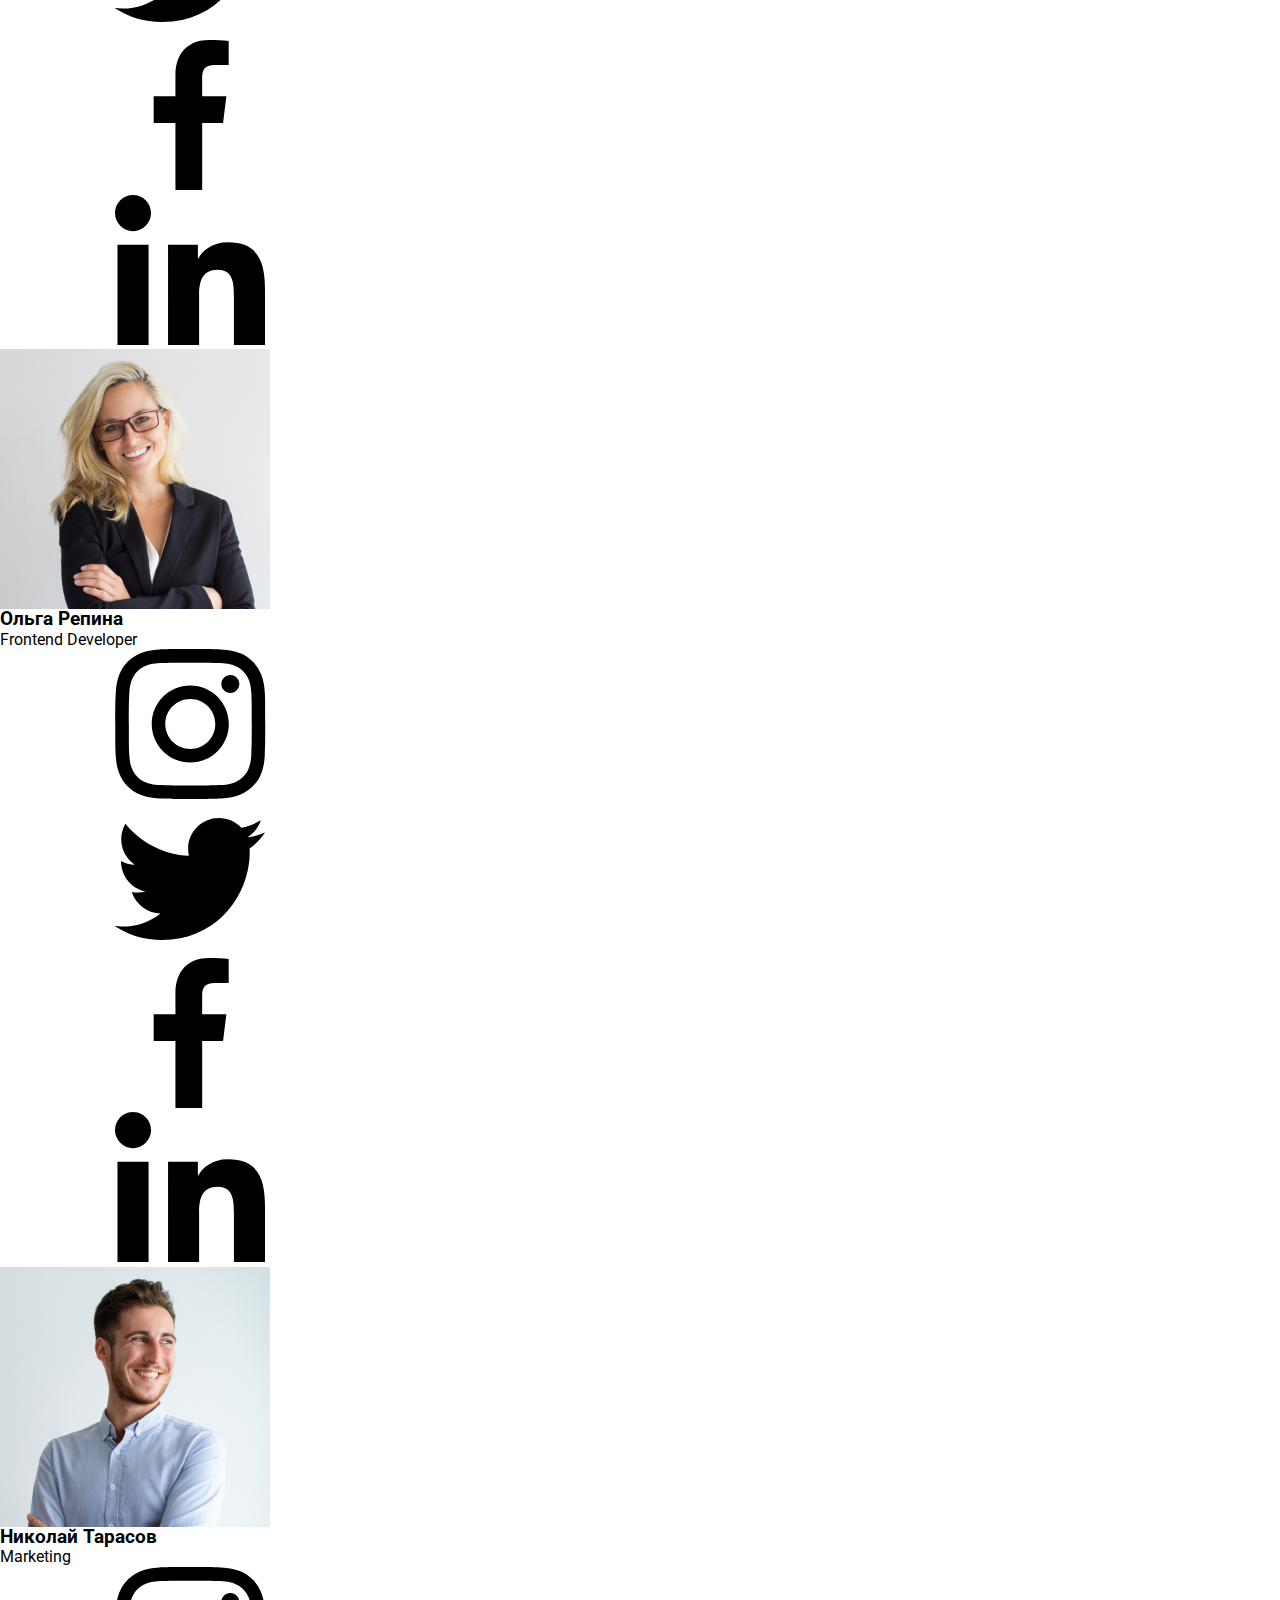
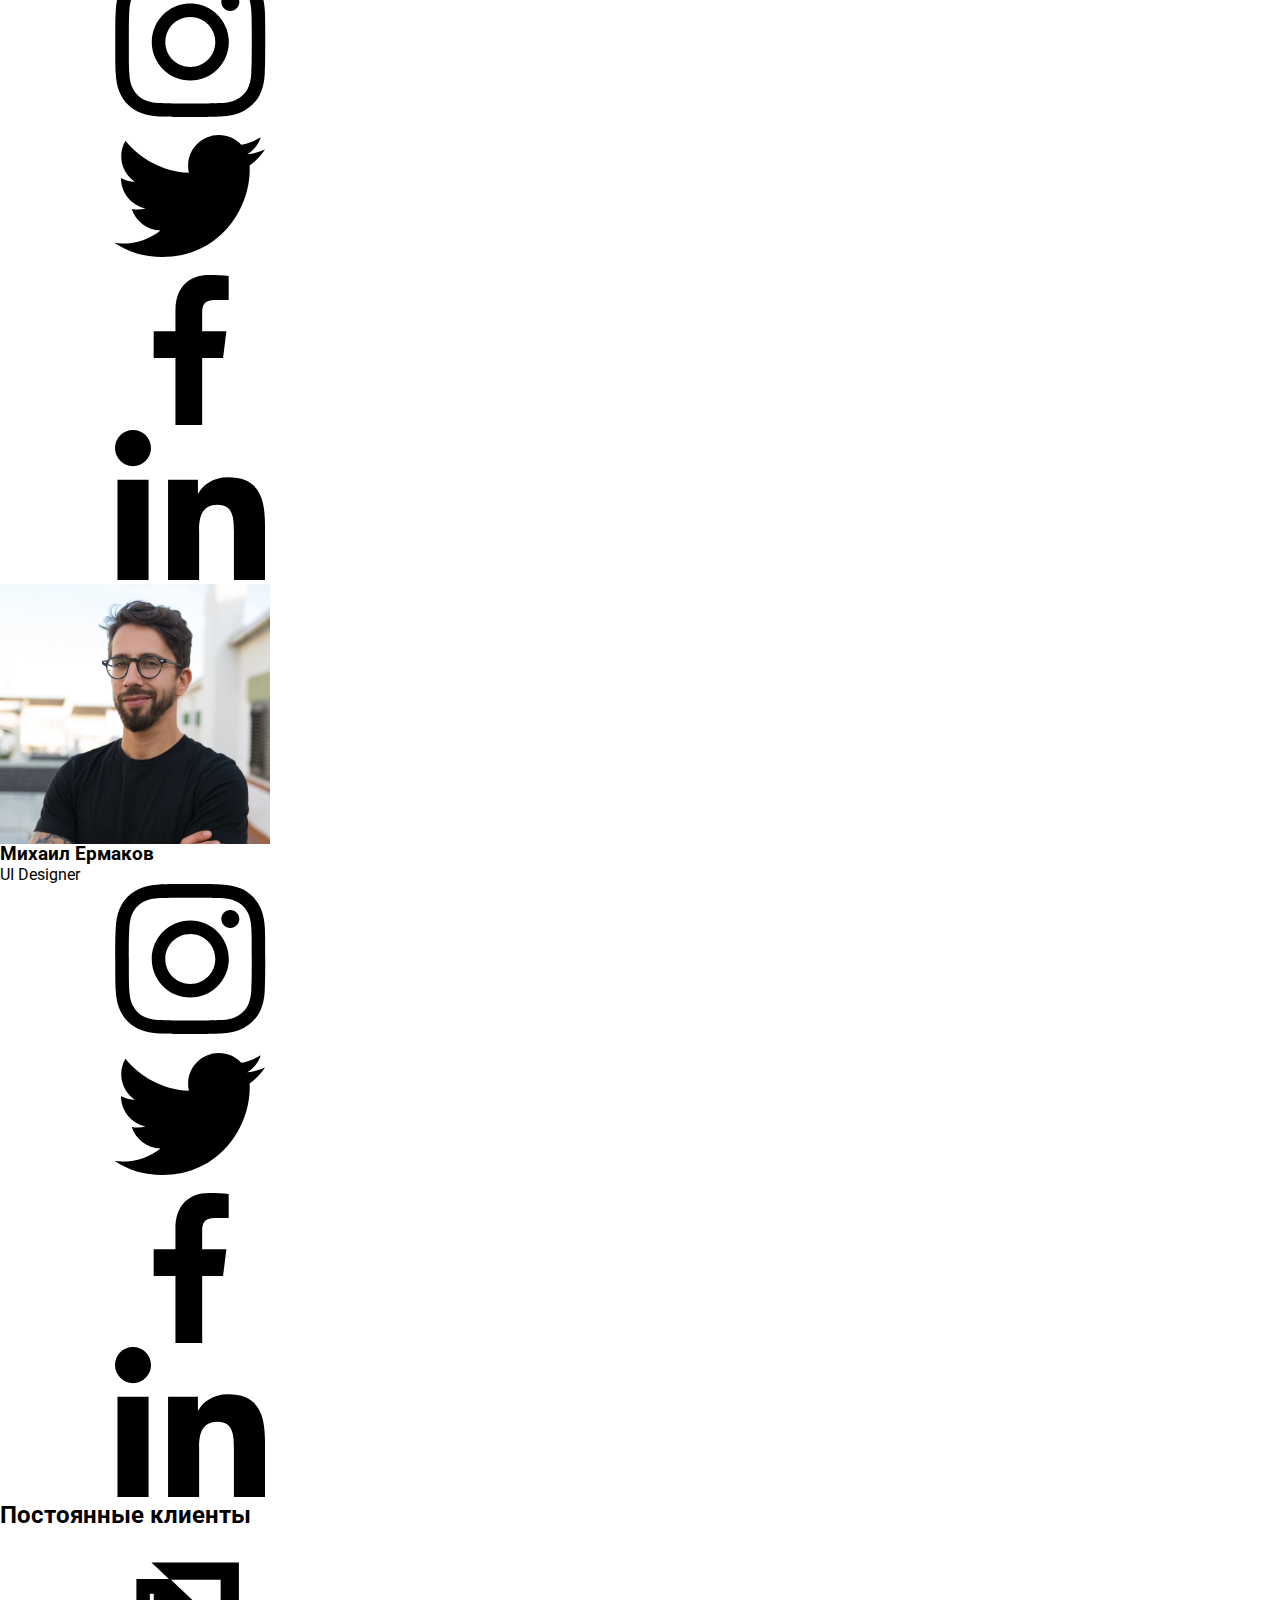
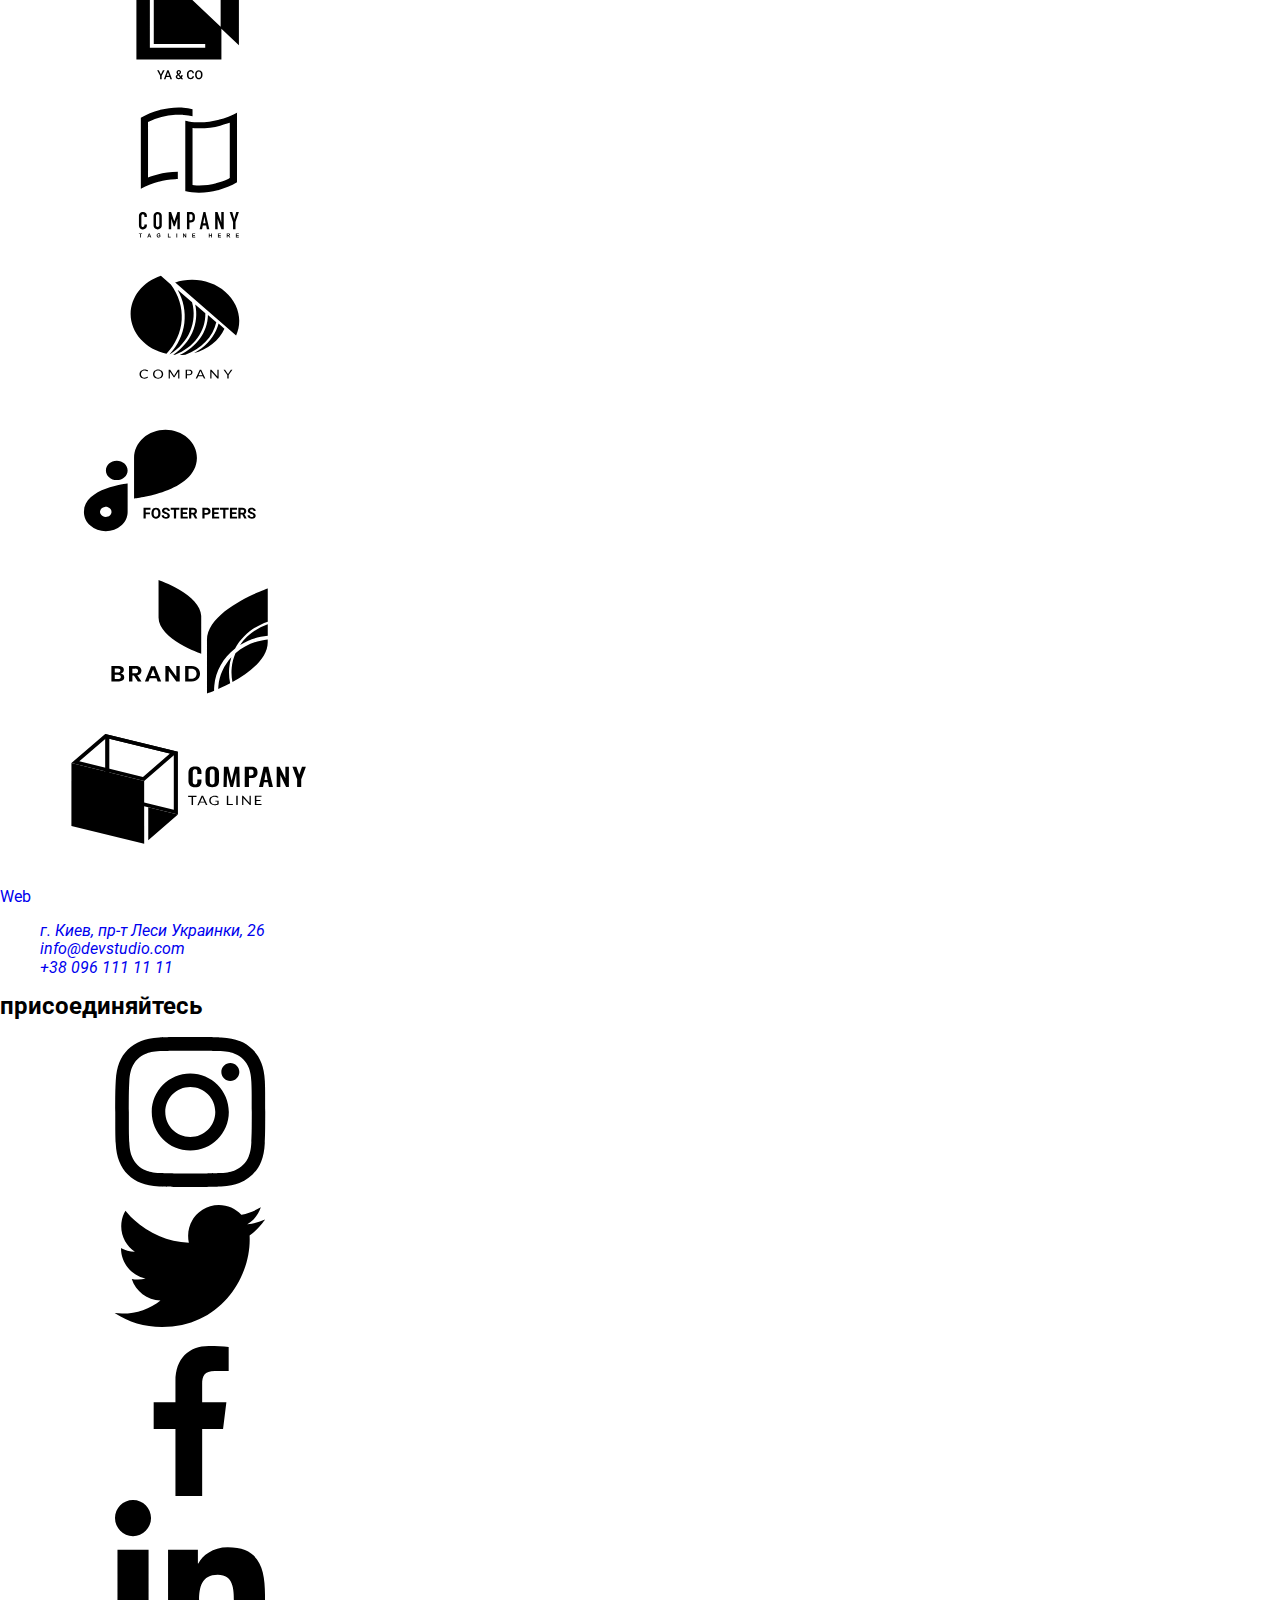
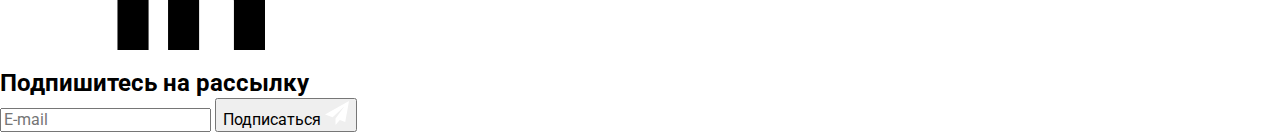
==== commit 591c482d: "1" ====
--- a/index.html
+++ b/index.html
@@ -27,11 +27,22 @@
         <!-- class="container-header" -->
         <nav class="header__navigation">
           <!-- class="navigation" -->
+          <div class="header__logl_botton">
           <a class="header__logo" href="index.html">
             <!-- class="logo" -->
             <span class="logo__color">Web</span>
             <!-- class="web_color" -->
             <span class="logo__color-a">Studio</span></a>
+            <button class="header__menu-button is-open" type="button" >
+              <svg class="header__menu-button-svg"
+              aria-label="мобильное меню"
+              aria-expanded="false"
+              >
+                <use class="icon-menu" href="./image/Botton-mobile-menu.svg#icon-menu" width="40px", height="40px"></use>
+                <use class="icon-closet" href="./image/Botton-mobile-menu.svg#icon-close"width="40px", height="40px"></use>
+              </svg>
+            </button>
+          </div>
             <div class="nav__hidden">
              <ul class="header__navigation-list list">
               <!-- class="navig_sait list" -->
--- a/css/main.min.css
+++ b/css/main.min.css
@@ -1,2 +1,2 @@
-*,*::before,*::after{-webkit-box-sizing:border-box;box-sizing:border-box}html,body{margin:0px;padding:0px}html{-webkit-box-sizing:border-box;box-sizing:border-box}*,*::after,*::before{-webkit-box-sizing:inherit;box-sizing:inherit}h1,h2,h3,h4,h5,h6,p{margin:0}.list{list-style:none;padding:0;margin:0}.link{text-decoration:none;color:inherit}img{display:block;max-width:100%;height:auto}a{text-decoration:none}.body{font-family:Roboto, sans-serif;font-style:normal;background:#ffffff}ul{list-style:none}ul{color:#000;list-style:none}.container-header{width:1200px;padding-left:15px;padding-right:15px;margin-left:auto;margin-right:auto}.container__section-hero{width:1200px;padding-left:15px;padding-right:15px;margin-left:auto;margin-right:auto}.container__section-advantages{width:1200px;padding-left:15px;padding-right:15px;margin-left:auto;margin-right:auto}.section-our-work{width:1200px;padding-left:15px;padding-right:15px;margin-left:auto;margin-right:auto}.container__section-our-team{padding-left:15px;padding-right:15px;margin-left:auto;margin-right:auto;padding:0px;width:1200px}.container-filter-button{padding-left:15px;padding-right:15px;margin-left:auto;margin-right:auto;width:1200px}.container-cartridge{padding-left:15px;width:1200px;margin-left:auto;padding-right:15px;-ms-flex-wrap:wrap;flex-wrap:wrap;margin-right:auto}.container__section-hero{padding-left:15px;width:1200px;margin-left:auto;padding-right:15px;margin-right:auto}.container-footer{padding-left:15px;width:1200px;margin-left:auto;padding-right:15px;display:-webkit-box;display:-ms-flexbox;display:flex;margin-right:auto}.container__section-our-team{padding-left:15px;width:1200px;margin-left:auto;padding-right:15px;margin-right:auto}.container-footer-port{padding-left:15px;width:1230px;margin-left:auto;padding-right:15px;margin-right:auto}.container-regular-customers{padding-left:15px;width:1200px;margin-left:auto;padding-right:15px;margin-right:auto;padding:0px}.Container-img{margin-bottom:20px;margin-top:0px}.body{background:#ffffff;font-family:Roboto, sans-serif;font-style:normal}.footer{display:-webkit-box;display:-ms-flexbox;display:flex;-webkit-box-orient:horizontal;-webkit-box-direction:normal;-ms-flex-direction:row;flex-direction:row;background-color:#2f303a;padding-top:60px;padding-bottom:60px}.footer__adres-div{margin-right:70px}.footer__address{font-style:normal;font-size:14px;line-height:1.71;letter-spacing:0.03em}.footer__item{margin-bottom:9px}.footer__item:focus,.footer__item:hover{color:#2196f3}.footer__logo{font-family:Raleway;font-style:normal;font-weight:700;font-size:26px;line-height:1.19;letter-spacing:0.03em}.footer__web-color{color:#2196F3}.footer__list{padding:0px;padding-bottom:0px;margin-bottom:0px}.footer__list:last-child{margin:0px}.footer__link-adress{font-size:14px;line-height:1.71;letter-spacing:0.03em;color:#ffffff}.footer-item__mail,.footer-item__telephone{font-size:14px;line-height:1.71;letter-spacing:0.03em;color:rgba(255,255,255,0.6);-webkit-transition-property:color;transition-property:color;-webkit-transition-duration:250ms;transition-duration:250ms;-webkit-transition-timing-function:cubic-bezier(0.4, 0, 0.2, 1);transition-timing-function:cubic-bezier(0.4, 0, 0.2, 1)}.footer-item__mail:hover,.footer-item__mail:focus,.footer-item__telephone:hover,.footer-item__telephone:focus{color:#2196f3}.footer__social-network{margin-left:70px;padding:0px}.footer__title-social-network{font-weight:700;font-size:14px;line-height:1.14;letter-spacing:0.03em;text-transform:uppercase;-webkit-box-pack:center;-ms-flex-pack:center;justify-content:center;margin-bottom:20px;color:#FFFFFF}.footer-social-network__list{display:-webkit-box;display:-ms-flexbox;display:flex;padding:0px;margin:0px}.footer-social-network__item{width:44px;height:44px;fill:#fff;background-color:rgba(255,255,255,0.1);border-radius:50%;margin-right:10px;-webkit-transition:background-color 250ms cubic-bezier(0.4, 0, 0.2, 1);transition:background-color 250ms cubic-bezier(0.4, 0, 0.2, 1)}.footer-social-network__item:last-child{margin-right:0px}.footer-social-network__item:hover,.footer-social-network__item:focus,.footer-social-network__item:active{border-color:#2196f3}.footer-social-network__item :hover{background-color:#2196f3}.footer-social-network__svg{width:20px;height:20px;margin:12px;fill:#fff}.footer-social-network__svg:hover,.footer-social-network__svg:focus{background-color:#2196f3;fill:#fff}.footer-social-network__link{display:block;border-radius:50%;width:44px;height:44px;-webkit-transition:background-color 250ms cubic-bezier(0.4, 0, 0.2, 1);transition:background-color 250ms cubic-bezier(0.4, 0, 0.2, 1)}.footer-social-network__link :hover,.footer-social-network__link :focus,.footer-social-network__link :active{border-color:#2196f3}.footer__subscribe-to-the-newsletter{margin-left:93px}.footer__heading-subscribe{display:block;font-weight:700;font-size:14px;line-height:1.14;letter-spacing:0.03em;text-transform:uppercase;color:#FFFFFF;margin-bottom:20px}.footer__input-email input{color:#F5F4FA}.footer__input-email{width:358px;height:50px;background:#2F303A;border:1px solid rgba(255,255,255,0.3);-webkit-box-sizing:border-box;box-sizing:border-box;-webkit-text-decoration:#FFFFFF;text-decoration:#FFFFFF;-webkit-filter:drop-shadow(0px 4px 4px rgba(0,0,0,0.15));filter:drop-shadow(0px 4px 4px rgba(0,0,0,0.15));border-radius:4px;margin-right:12px;padding-left:12px;color:#F5F4FA}.footer__subscribe-button{position:relative;width:200px;height:50px;margin:0px;border:none;font-weight:700;font-size:16px;line-height:1.87;-webkit-box-align:center;-ms-flex-align:center;align-items:center;text-align:center;letter-spacing:0.06em;color:#FFFFFF;background:#2196F3;-webkit-box-shadow:0px 4px 4px rgba(0,0,0,0.15);box-shadow:0px 4px 4px rgba(0,0,0,0.15);border-radius:4px;padding:10px 62px 10px 29px}.subscribe-to-the-newsletter__svg{position:absolute;content:"";top:0;right:0;-webkit-transform:translate(-96%, 50%);transform:translate(-96%, 50%);display:-webkit-inline-box;display:-ms-inline-flexbox;display:inline-flex}.subscribe-to-the-newsletter-svg{position:absolute;content:"";top:0;right:0;-webkit-transform:translate(-96%, 50%);transform:translate(-96%, 50%);display:-webkit-inline-box;display:-ms-inline-flexbox;display:inline-flex}.adress{font-weight:400;font-size:14px;line-height:1.71;letter-spacing:0.03em;color:#FFFFFF}.footer__heading-social-network{font-size:14px;line-height:1.14;letter-spacing:0.03em;text-transform:uppercase;color:#FFFFFF;margin-bottom:20px;font-weight:700}.header{background:#ffffff;color:#212121}.header__navigation{display:-webkit-box;display:-ms-flexbox;display:flex;-webkit-box-align:center;-ms-flex-align:center;align-items:center}.header__navigation-list{position:relative;display:-webkit-box;display:-ms-flexbox;display:flex;margin-left:93px}.header__navigation-list a{color:#212121;font-weight:500;font-size:14px;line-height:1.14;letter-spacing:0.02em;-webkit-transition-property:color;transition-property:color;-webkit-transition-duration:250ms;transition-duration:250ms;margin-left:50px;-webkit-transition-timing-function:cubic-bezier(0.4, 0, 0.2, 1);transition-timing-function:cubic-bezier(0.4, 0, 0.2, 1)}.header__navigation-list :hover,.header__navigation-list :focus{color:#2196f3}.list{-ms-flex-wrap:wrap;flex-wrap:wrap}.border-a ::after{content:"";position:absolute;background:#2196F3;border-radius:2px;left:0;bottom:-32px;width:100%;height:4px;opacity:1}.header__navigation-list :last-child{margin-right:0px}.current{color:#2196f3;position:relative;height:100%}.navigation-list__link{padding:0px;display:block;margin-bottom:0px;margin-top:0px}.header-contakts__list{margin-bottom:0px;margin-top:0px;fill:#757575;margin-right:50px;display:-webkit-box;display:-ms-flexbox;display:flex;-webkit-box-align:center;-ms-flex-align:center;align-items:center;margin-left:auto}.header-contakts__list :hover,.header-contakts__list :focus{color:#2196f3;fill:#2196f3}.header-contakts__list :last-child{margin-right:0px}.header-contakts__contakt-item{fill:#757575;margin-right:50px;display:-webkit-box;display:-ms-flexbox;display:flex;margin-top:32px;margin-bottom:32px;margin-left:auto}.header-contakts__contakt-item :hover,.header-contakts__contakt-item :focus{color:#2196f3;fill:#2196f3}.header-contakts__contakt-item :last-child{margin-right:0px}.header-contakts__contakt-item a{font-weight:500;font-size:14px;line-height:1.14;letter-spacing:0.02em;margin-left:30px;color:#757575;-webkit-transition:color 250ms cubic-bezier(0.4, 0, 0.2, 1);transition:color 250ms cubic-bezier(0.4, 0, 0.2, 1)}.head-svg-mail{height:12px;margin-right:10px;width:16px}.head-svg-phone{height:16px;width:10px}.header__logo{font-style:normal;font-family:Raleway;font-size:26px;font-weight:700;line-height:1.19;letter-spacing:0.03em}@media screen and (min-width: 480px){.header__logo{width:480px}}.logo__color{color:#2196f3}@media screen and (min-width: 480px){.logo__color{width:480px}}.logo__color-a,.web-color-a{color:#000000}@media screen and (min-width: 480px){.logo__color-a,.web-color-a{width:480px}}.footer__web-color-b{color:#ffffff}@media screen and (min-width: 480px){.footer__web-color-b{width:480px}}@media screen and (min-width: 0px){.nav__hidden{max-width:767px;opacity:0;background-color:#2196f3}}@media screen and (min-width: 768px){.nav__hidden{width:768px;background-color:#222;opacity:1}}@media screen and (min-width: 1000px){.nav__hidden{width:1200px;background-color:aqua;opacity:1}}.section-advantages__hide{display:none}.section-advantages{background:#ffffff;padding-top:94px;padding-bottom:94px;margin:0px}.section-advantages__list{display:-webkit-box;display:-ms-flexbox;display:flex;margin-left:auto;margin-right:auto;padding:0px;-ms-flex-wrap:nowrap;flex-wrap:nowrap}.section-advantages__item{margin-right:30px}.section-advantages__item :last-child{margin-right:0px}.section-advantages__div{display:-webkit-box;display:-ms-flexbox;display:flex;-webkit-box-pack:center;-ms-flex-pack:center;justify-content:center;-webkit-box-align:center;-ms-flex-align:center;align-items:center;width:270px;height:120px;background-color:#F5F4FA;border-radius:4px}.section-advantages__svg{display:-webkit-box;display:-ms-flexbox;display:flex;width:70px;height:70px;margin:0px}.section-advantages__card-title{padding-top:30px;font-weight:700;font-size:14px;line-height:1.42;letter-spacing:0.03em;text-transform:uppercase;color:#212121;color:#212121;margin-top:0;margin-bottom:10px}.section-advantages__card-text{color:#757575;margin-right:30px;width:270px;height:75px;font-size:14px;line-height:1.71;letter-spacing:0.03em;color:#757575}p{margin-bottom:0;margin-top:0}.name{padding-bottom:200px;padding-top:200px;background:#2f303a;color:#fff;text-align:center}.section-hero__title-hero{margin-bottom:30px;margin-top:0;font-family:Roboto;font-style:normal;font-weight:900;font-size:44px;line-height:1.36;letter-spacing:0.06em;text-transform:uppercase;color:#ffffff;margin-top:0}.section-hero{height:600px;margin-left:auto;margin-right:auto;outline:1px solid black;max-width:1600px;background-image:-webkit-gradient(linear, left top, right top, from(rgba(47,48,58,0.4)), to(rgba(47,48,58,0.4))),url(../image/Hero.jpg);background-image:linear-gradient(to right, rgba(47,48,58,0.4), rgba(47,48,58,0.4)),url(../image/Hero.jpg);background-repeat:no-repeat;background-size:cover;background-position:center}.section-hero__button{display:inline-block;border:none;color:#fff;background-color:#2196f3;font-family:Roboto;font-style:normal;font-weight:700;font-size:16px;line-height:1.88;display:-webkit-box;display:-ms-flexbox;display:flex;-webkit-box-align:center;-ms-flex-align:center;align-items:center;text-align:center;letter-spacing:0.06em;min-width:200px;height:50px;left:700px;top:430px;-webkit-box-shadow:0px 4px 4px rgba(0,0,0,0.15);box-shadow:0px 4px 4px rgba(0,0,0,0.15);border-radius:4px;padding:10px 32px;margin-right:auto;margin-left:auto;padding:10px 32px}.backdrop{position:fixed;top:0;left:0;width:100%;height:100%;background-color:rgba(0,0,0,0.2);-webkit-transition-property:opacity;transition-property:opacity;-webkit-transition-duration:250ms;transition-duration:250ms;-webkit-transition-timing-function:cubic-bezier(0.4, 0, 0.2, 1),scale 250ms cubic-bezier(0.4, 0, 0.2, 1);transition-timing-function:cubic-bezier(0.4, 0, 0.2, 1),scale 250ms cubic-bezier(0.4, 0, 0.2, 1)}.backdrop.is-hidden{opacity:0;pointer-events:none;-webkit-transform:scale(0.5);transform:scale(0.5)}.modal{padding:40px 39px 40px 41px;width:528px;height:581px;-webkit-transform:translate(-50%, -50%);transform:translate(-50%, -50%);position:absolute;top:50%;left:50%;background:#FFFFFF;-webkit-box-shadow:0px 1px 3px rgba(0,0,0,0.12),0px 1px 1px rgba(0,0,0,0.14),0px 2px 1px rgba(0,0,0,0.2);box-shadow:0px 1px 3px rgba(0,0,0,0.12),0px 1px 1px rgba(0,0,0,0.14),0px 2px 1px rgba(0,0,0,0.2);border-radius:4px;-webkit-transition:opacity 250ms cubic-bezier(0.4, 0, 0.2, 1);transition:opacity 250ms cubic-bezier(0.4, 0, 0.2, 1)}::-webkit-input-placeholder{font-weight:400;font-size:12px;line-height:1.16;letter-spacing:0.01em;color:rgba(117,117,117,0.5)}:-ms-input-placeholder{font-weight:400;font-size:12px;line-height:1.16;letter-spacing:0.01em;color:rgba(117,117,117,0.5)}::-ms-input-placeholder{font-weight:400;font-size:12px;line-height:1.16;letter-spacing:0.01em;color:rgba(117,117,117,0.5)}::placeholder{font-weight:400;font-size:12px;line-height:1.16;letter-spacing:0.01em;color:rgba(117,117,117,0.5)}.button-closet{position:absolute;display:-webkit-box;display:-ms-flexbox;display:flex;display:block;content:"";padding:0px;border-radius:50%;border:1px solid rgba(0,0,0,0.1);background-color:#FFFFFF;top:14px;right:14px;width:30px;height:30px}.closet-svg{position:absolute;top:0;left:0;display:block;width:18px;height:18px;-webkit-transform:translate(26%, 22%);transform:translate(26%, 22%);-webkit-transition:fill 250ms cubic-bezier(0.4, 0, 0.2, 1);transition:fill 250ms cubic-bezier(0.4, 0, 0.2, 1)}.closet-svg :hover .closet-svg :focus{fill:#2196f3}.section-our-team{background:#f5f4fa}.section-our-team__title{font-weight:700;font-size:36px;line-height:1.17;text-align:center;letter-spacing:0.03em;color:#212121;margin-top:0px;margin-bottom:50px;background:#f5f4fa;padding-top:94px}.section-our-team__title-name{padding-top:0px;padding-bottom:10px;font-weight:500;font-size:16px;line-height:1.19;text-align:center;letter-spacing:0.03em;color:#212121}.section-our-team__text-spetikatoon{padding-top:0px}.section-our-team__list{display:-webkit-box;display:-ms-flexbox;display:flex;padding:0px;padding-bottom:94px}.section-our-team__item,.section-our-team__item-a{border-radius:0px 0px 4px 4px;background:#ffffff;-webkit-box-shadow:0px 1px 3px rgba(0,0,0,0.12),0px 1px 1px rgba(0,0,0,0.14),0px 2px 1px rgba(0,0,0,0.2);box-shadow:0px 1px 3px rgba(0,0,0,0.12),0px 1px 1px rgba(0,0,0,0.14),0px 2px 1px rgba(0,0,0,0.2);width:270px;height:428px}.section-our-team__item{margin-right:30px}.section-our-team__item-a{margin-right:0px}.section-our-team__text-spetikatoon{font-size:16px;line-height:1.19;text-align:center;letter-spacing:0.03em;color:#757575}.section-our-team__spetifikation{padding:30px 32px}.section-our-team__photo{padding-top:0px;padding-bottom:0px;margin-right:0px}.section-our-team__list-contacts{display:-webkit-box;display:-ms-flexbox;display:flex;margin-top:16px;margin-bottom:30px}.section-our-team__list-contacts :last-child{margin-right:0px}.section-our-team__list-contacts{display:-webkit-box;display:-ms-flexbox;display:flex;-webkit-box-align:center;-ms-flex-align:center;align-items:center;-webkit-box-pack:center;-ms-flex-pack:center;justify-content:center;padding:0px;margin-top:16px}.section-our-team__item-contacts{padding:0px;border:none;-webkit-box-pack:center;-ms-flex-pack:center;justify-content:center;background-color:#fff;margin-right:10px;fill:#AFB1B8}.section-our-team__item-contacts :hover,.section-our-team__item-contacts :focus{background-color:#2196f3;fill:#F5F4FA}.section-our-team__link-contacts{display:-webkit-box;display:-ms-flexbox;display:flex;-webkit-box-pack:center;-ms-flex-pack:center;justify-content:center;-webkit-box-align:center;-ms-flex-align:center;align-items:center;display:block;border-radius:50%;width:44px;height:44px;background-color:#ffffff;fill:#AFB1B8;-webkit-transition:background-color 250ms cubic-bezier(0.4, 0, 0.2, 1),fill 250ms cubic-bezier(0.4, 0, 0.2, 1);transition:background-color 250ms cubic-bezier(0.4, 0, 0.2, 1),fill 250ms cubic-bezier(0.4, 0, 0.2, 1)}.section-our-team__svg-contacts{width:20px;height:20px;margin:12px}.section-our-work{padding-bottom:94px}.section-our-work__list{display:-webkit-box;display:-ms-flexbox;display:flex;margin-left:auto;margin-right:auto;margin:0px;padding:0px}.section-our-work__list .section-our-work__item{margin-right:30px;display:block}.section-our-work__list :last-child{margin-right:0px}.section-our-work__item{margin-right:30px;display:block}.section-our-work__item :last-child{margin:0px}.section-our-work__title{margin-top:0;margin-bottom:50;font-weight:700;font-size:36px;line-height:1.17;text-align:center;letter-spacing:0.03em;color:#212121;margin-bottom:50px}.section-regular-customers{padding:0px;margin-bottom:94px;margin-top:94px}.regular-customers__title{font-weight:700;font-size:36px;line-height:1.16;text-align:center;letter-spacing:0.03em;color:#212121;margin-bottom:50px}.regular-customers__list{display:-webkit-box;display:-ms-flexbox;display:flex;-webkit-box-pack:center;-ms-flex-pack:center;justify-content:center}.regular-customers__item{fill:#AFB1B8;-webkit-box-sizing:border-box;box-sizing:border-box;border-radius:4px;-webkit-transition-property:color;transition-property:color;-webkit-transition-duration:250ms;transition-duration:250ms;-webkit-transition-timing-function:cubic-bezier(0.4, 0, 0.2, 1);transition-timing-function:cubic-bezier(0.4, 0, 0.2, 1);padding:0px;margin-right:30px}.regular-customers__item :hover,.regular-customers__item :focus{border-color:#2196f3;fill:#2196f3}.regular-customers__item :last-child{margin-right:0px}.regular-customers__link{display:block;width:170px;height:92px;fill:#afb1b8;border:1px solid #AFB1B8;background-color:#fff;-webkit-transition-property:fill;transition-property:fill;-webkit-transition-duration:250ms;transition-duration:250ms;-webkit-transition-timing-function:cubic-bezier(0.4, 0, 0.2, 1);transition-timing-function:cubic-bezier(0.4, 0, 0.2, 1);-webkit-transition:border 250ms cubic-bezier(0.4, 0, 0.2, 1);transition:border 250ms cubic-bezier(0.4, 0, 0.2, 1)}.regular-customers__link :hover,.regular-customers__link :focus{background-color:#fff;border-color:#2196f3;fill:#2196f3}.regular-customers__svg{width:106px;height:60px;margin:16px 32px}.regular-customers__svg :hover,.regular-customers__svg :focus{fill:#afb1b8}.section-our-work__item{position:relative}.section-our-work__div{position:relative}.section-our-work-card-design__text{display:-webkit-box;display:-ms-flexbox;display:flex;-webkit-box-pack:center;-ms-flex-pack:center;justify-content:center;-webkit-box-align:center;-ms-flex-align:center;align-items:center;font-weight:700;font-size:14px;line-height:1.14;text-align:center;letter-spacing:0.03em;text-transform:uppercase;color:#FFFFFF;left:0;bottom:0;padding:27px}.section-our-work__card-design{position:absolute;display:block;bottom:0;left:0;background-color:rgba(47,48,58,0.8);width:370px;height:70px}.container-cartridge{margin-top:0px;margin-bottom:20px}.cartridge__item{background:#FFFFFF;border:1px solid #EEEEEE;-webkit-box-sizing:border-box;box-sizing:border-box;width:370px;margin-right:30px;margin-bottom:30px}.cartridge__item:hover .cartridge__text,.cartridge__item:focus .cartridge__text{-webkit-box-shadow:0px 1px 1px rgba(0,0,0,0.12),0px 4px 4px rgba(0,0,0,0.06),1px 4px 6px rgba(0,0,0,0.16);box-shadow:0px 1px 1px rgba(0,0,0,0.12),0px 4px 4px rgba(0,0,0,0.06),1px 4px 6px rgba(0,0,0,0.16);-webkit-transform:translateY(0);transform:translateY(0)}.cartridge__item:hover,.cartridge__item:focus{-webkit-box-shadow:0px 1px 1px rgba(0,0,0,0.12),0px 4px 4px rgba(0,0,0,0.06),1px 4px 6px rgba(0,0,0,0.16);box-shadow:0px 1px 1px rgba(0,0,0,0.12),0px 4px 4px rgba(0,0,0,0.06),1px 4px 6px rgba(0,0,0,0.16)}.cartridge__name{padding-top:0px;padding-bottom:0px;margin-bottom:4px}.ccartridge-picture__text{padding-top:0px;padding-bottom:0px;font-weight:400;font-size:16px;line-height:1.87;letter-spacing:0.03em;color:#757575}.cartridge__list{display:-webkit-box;display:-ms-flexbox;display:flex;-ms-flex-wrap:wrap;flex-wrap:wrap;padding:0px}.cartridge__list :nth-child(3n+3){margin-right:0px}.cartridge__list :nth-last-child(-n+3){margin-bottom:0px}.cartridge__name{margin-top:0px;margin-bottom:4px;font-weight:700;font-size:18px;line-height:2;letter-spacing:0.06em;color:#212121}.cartridge__text{content:"";position:absolute;bottom:0;left:0;width:100%;height:100%;padding:60px 24px;display:block;font-weight:normal;font-size:18px;line-height:1.56;letter-spacing:0.03em;color:#F5F4FA !important;padding:0px 24px;content:"";position:absolute;bottom:0;left:0;width:100%;height:100%;padding:60px 24px;-webkit-transform:translateY(100%);transform:translateY(100%);background-color:rgba(33,150,243,0.9);-webkit-transition:-webkit-transform 250ms cubic-bezier(0.4, 0, 0.2, 1);transition:-webkit-transform 250ms cubic-bezier(0.4, 0, 0.2, 1);transition:transform 250ms cubic-bezier(0.4, 0, 0.2, 1);transition:transform 250ms cubic-bezier(0.4, 0, 0.2, 1), -webkit-transform 250ms cubic-bezier(0.4, 0, 0.2, 1);margin-top:0px;font-size:16px;line-height:1.88;letter-spacing:0.03em;color:#757575}.image__div{padding:20px 24px}.list{text-decoration:none}.image-fone-portfolio{position:relative;overflow:hidden}.section__filter-button{padding-bottom:94px;padding-top:94px}.overlay{content:"";position:absolute;bottom:-100;left:0;width:100%;height:100%;padding:60px 24px;background-color:rgba(33,150,243,0.9);-webkit-transition:-webkit-transform 250ms cubic-bezier(0.4, 0, 0.2, 1);transition:-webkit-transform 250ms cubic-bezier(0.4, 0, 0.2, 1);transition:transform 250ms cubic-bezier(0.4, 0, 0.2, 1);transition:transform 250ms cubic-bezier(0.4, 0, 0.2, 1), -webkit-transform 250ms cubic-bezier(0.4, 0, 0.2, 1)}.overlay ::after{content:"";position:absolute;bottom:0;left:0;width:100%;height:100%;padding:60px 24px;-webkit-transform:translateY(calc(+1% + 300px));transform:translateY(calc(+1% + 300px));background-color:rgba(33,150,243,0.9);-webkit-transition:-webkit-transform 250ms cubic-bezier(0.4, 0, 0.2, 1);transition:-webkit-transform 250ms cubic-bezier(0.4, 0, 0.2, 1);transition:transform 250ms cubic-bezier(0.4, 0, 0.2, 1);transition:transform 250ms cubic-bezier(0.4, 0, 0.2, 1), -webkit-transform 250ms cubic-bezier(0.4, 0, 0.2, 1)}.overlay-text{display:block;font-weight:normal;font-size:18px;line-height:1.56;letter-spacing:0.03em;color:#F5F4FA !important;padding:0px 24px}.header_portfolio{background:#ffffff;color:#212121;border-bottom:1px solid  #ECECEC}.image-fone-portfolio{position:relative}.header__hide{display:none}.section__filter-button{padding-bottom:94px;padding-top:94px}.filter-button__list{display:-webkit-box;display:-ms-flexbox;display:flex;-webkit-box-pack:center;-ms-flex-pack:center;justify-content:center;margin-top:0px;margin-bottom:50px;margin-left:auto;margin-right:auto;padding:0px}.filter-button__item{font-weight:500;font-size:16px;line-height:1.62;margin-left:8px;padding:0px;text-align:center;letter-spacing:0.03em;color:#212121;background:#f5f4fa;border-radius:4px;padding:6px 22px;-webkit-transition:background-color 250ms cubic-bezier(0.4, 0, 0.2, 1),color 250ms cubic-bezier(0.4, 0, 0.2, 1);transition:background-color 250ms cubic-bezier(0.4, 0, 0.2, 1),color 250ms cubic-bezier(0.4, 0, 0.2, 1)}.filter-button__item:hover,.filter-button__item:focus,.filter-button__item:active{color:#ffffff;background-color:#2196f3}.filter__button:last-child{margin-right:0px}.filter__button :hover,.filter__button :active,.filter__button :focus{color:#ffffff;background-color:var(--button-background);-webkit-box-shadow:0px 3px 1px rgba(0,0,0,0.1),0px 1px 2px rgba(0,0,0,0.08),0px 2px 2px rgba(0,0,0,0.12);box-shadow:0px 3px 1px rgba(0,0,0,0.1),0px 1px 2px rgba(0,0,0,0.08),0px 2px 2px rgba(0,0,0,0.12)}.filter__button{font-weight:500;font-size:16px;line-height:1.62;text-align:center;letter-spacing:0.03em;background:#f5f4fa;border-radius:4px;padding:6px 22px;-webkit-transition:background-color 250ms cubic-bezier(0.4, 0, 0.2, 1),color 250ms cubic-bezier(0.4, 0, 0.2, 1);transition:background-color 250ms cubic-bezier(0.4, 0, 0.2, 1),color 250ms cubic-bezier(0.4, 0, 0.2, 1);margin-right:8px}.filter__button:hover,.filter__button:focus,.filter__button:active{color:#ffffff;background-color:#2196f3;-webkit-box-shadow:0px 3px 1px rgba(0,0,0,0.1),0px 1px 2px rgba(0,0,0,0.08),0px 2px 2px rgba(0,0,0,0.12);box-shadow:0px 3px 1px rgba(0,0,0,0.1),0px 1px 2px rgba(0,0,0,0.08),0px 2px 2px rgba(0,0,0,0.12)}.filter__button :last-child{margin-right:0px}.border{border:none}.containre-backdrop{margin:40px}.backdrop{position:fixed;top:0;left:0;width:100%;height:100%;background-color:rgba(0,0,0,0.2);-webkit-transition-property:opacity;transition-property:opacity;-webkit-transition-duration:250ms;transition-duration:250ms;-webkit-transition-timing-function:cubic-bezier(0.4, 0, 0.2, 1),scale 250ms cubic-bezier(0.4, 0, 0.2, 1);transition-timing-function:cubic-bezier(0.4, 0, 0.2, 1),scale 250ms cubic-bezier(0.4, 0, 0.2, 1)}.backdrop.is-hidden{opacity:0;pointer-events:none;-webkit-transform:scale(0.5);transform:scale(0.5)}.modal{padding:40px 39px 40px 41px;width:528px;height:581px;-webkit-transform:translate(-50%, -50%);transform:translate(-50%, -50%);position:absolute;top:50%;left:50%;background:#FFFFFF;-webkit-box-shadow:0px 1px 3px rgba(0,0,0,0.12),0px 1px 1px rgba(0,0,0,0.14),0px 2px 1px rgba(0,0,0,0.2);box-shadow:0px 1px 3px rgba(0,0,0,0.12),0px 1px 1px rgba(0,0,0,0.14),0px 2px 1px rgba(0,0,0,0.2);border-radius:4px;-webkit-transition:opacity 250ms cubic-bezier(0.4, 0, 0.2, 1);transition:opacity 250ms cubic-bezier(0.4, 0, 0.2, 1)}::-webkit-input-placeholder{font-weight:400;font-size:12px;line-height:1.16;letter-spacing:0.01em;color:rgba(117,117,117,0.5)}:-ms-input-placeholder{font-weight:400;font-size:12px;line-height:1.16;letter-spacing:0.01em;color:rgba(117,117,117,0.5)}::-ms-input-placeholder{font-weight:400;font-size:12px;line-height:1.16;letter-spacing:0.01em;color:rgba(117,117,117,0.5)}::placeholder{font-weight:400;font-size:12px;line-height:1.16;letter-spacing:0.01em;color:rgba(117,117,117,0.5)}.button-closet{position:absolute;display:-webkit-box;display:-ms-flexbox;display:flex;display:block;content:"";padding:0px;border-radius:50%;border:1px solid rgba(0,0,0,0.1);background-color:#FFFFFF;top:14px;right:14px;width:30px;height:30px}.closet-svg{position:absolute;top:0;left:0;display:block;width:18px;height:18px;-webkit-transform:translate(26%, 22%);transform:translate(26%, 22%);-webkit-transition:fill 250ms cubic-bezier(0.4, 0, 0.2, 1);transition:fill 250ms cubic-bezier(0.4, 0, 0.2, 1)}.closet-svg:focus,.closet-svg:active,.closet-svg:hover{fill:#2196f3}.span-label{display:block;font-weight:normal;font-size:12px;line-height:1.16;text-align:left;letter-spacing:0.01em}.modal-name{position:relative;color:#757575}.modal-name-checkbox{font-weight:normal;font-size:14px;line-height:1.16;text-align:left;letter-spacing:0.01em;color:#757575}textarea{resize:none}.modal__h2{display:block;font-weight:700;font-size:20px;line-height:1.15;text-align:center;letter-spacing:0.03em;margin-bottom:12px;color:#212121}.modal-div{position:relative}.modal-button-send-form{margin:0 auto;margin-top:30px;border:none;width:200px;height:50px;background:#2196F3;-webkit-box-shadow:0px 4px 4px rgba(0,0,0,0.15);box-shadow:0px 4px 4px rgba(0,0,0,0.15);border-radius:4px;font-weight:500;font-size:16px;line-height:1.87;display:-webkit-box;display:-ms-flexbox;display:flex;-webkit-box-align:center;-ms-flex-align:center;align-items:center;text-align:center;letter-spacing:0.06em;-webkit-box-pack:center;-ms-flex-pack:center;justify-content:center;color:#FFFFFF}.contract{font-weight:400;font-size:14px;line-height:1.71;letter-spacing:0.03em;-webkit-text-decoration-line:underline;text-decoration-line:underline;color:#2196F3}.form{width:448px;height:40px;border:1px solid rgba(33,33,33,0.2);border-radius:4px;margin-left:auto;margin-right:auto}.form-grup-name,.form-grup-phone,.form-grup-mail{margin-bottom:10px;display:-webkit-box;display:-ms-flexbox;display:flex;-webkit-box-orient:vertical;-webkit-box-direction:normal;-ms-flex-direction:column;flex-direction:column}.form-group-coments{position:relative;margin-bottom:10px;display:-webkit-box;display:-ms-flexbox;display:flex;-webkit-box-orient:vertical;-webkit-box-direction:normal;-ms-flex-direction:column;flex-direction:column}.input-modal:focus+.maodal-svg,.input-modal:hover+.maodal-svg{border-color:#2196f3;fill:#2196f3;-webkit-transition:fill 250ms cubic-bezier(0.4, 0, 0.2, 1),left 250ms cubic-bezier(0.4, 0, 0.2, 1);transition:fill 250ms cubic-bezier(0.4, 0, 0.2, 1),left 250ms cubic-bezier(0.4, 0, 0.2, 1)}.input-modal:active,.input-modal:focus .input-modal:hover{border:1px solid #2196f3}.form-grup input{padding:11px 12px;border:1px solid rgba(33,33,33,0.2);-webkit-box-sizing:border-box;box-sizing:border-box;border-radius:4px}.form-grup label{margin-bottom:4px}.sizing{margin-left:40px;margin-right:40px}.form-group-coments textarea{height:120px}.input-modal{width:448px;height:40px;padding:11px 12px;border:1px solid rgba(33,33,33,0.2);border-radius:4px;padding-left:25px;margin-top:4px;-webkit-transition:border-color 250ms cubic-bezier(0.4, 0, 0.2, 1);transition:border-color 250ms cubic-bezier(0.4, 0, 0.2, 1)}.input-modal:active,.input-modal:hover,.input-modal:focus{border-color:#2196f3}.input-modal:active+.maodal-svg :hover,.input-modal:active+.maodal-svg :focus,.input-modal:active+.maodal-svg :active,.input-modal:hover+.maodal-svg :hover,.input-modal:hover+.maodal-svg :focus,.input-modal:hover+.maodal-svg :active,.input-modal:focus+.maodal-svg :hover,.input-modal:focus+.maodal-svg :focus,.input-modal:focus+.maodal-svg :active{fill:#2196f3}.input-modal-coment{width:448px;height:120px;padding:11px 12px;border:1px solid rgba(33,33,33,0.2);border-radius:4px;margin-top:4px;-webkit-transition:border-color 250ms cubic-bezier(0.4, 0, 0.2, 1);transition:border-color 250ms cubic-bezier(0.4, 0, 0.2, 1)}.input-modal-coment:active,.input-modal-coment:hover,.input-modal-coment:focus{border-color:#2196f3}.maodal-svg{position:absolute;fill:#000000;top:0;left:0;-webkit-transform:translate(12px, 33px);transform:translate(12px, 33px);opacity:1}.icon{position:absolute;top:0;left:0;display:inline-block;width:20px;height:20px;background-color:#2196f3}.form-grup-checkbox{position:relative}.rel{position:relative;border-color:#2196f3}.modal-name{position:relative}.checkbox-modal{-webkit-appearance:none;-moz-appearance:none;appearance:none;position:absolute}.span-checkbox{position:absolute;display:block;width:16px;height:15px;border:2px solid #212121;top:0;left:0;-webkit-transform:translate(-150%);transform:translate(-150%)}.checkbox-modal:checked ~ .span-checkbox{background-color:#2196f3;background-image:url(../../image/Vector-check.svg);background-size:contain;background-origin:content-box;border-color:#2196f3;background-repeat:no-repeat;background-position:center}.section__filter-button{padding-bottom:94px;padding-top:94px}.filter-button__list{display:-webkit-box;display:-ms-flexbox;display:flex;-webkit-box-pack:center;-ms-flex-pack:center;justify-content:center;margin-top:0px;margin-bottom:50px;margin-left:auto;margin-right:auto;padding:0px}.filter-button__item{font-weight:500;font-size:16px;line-height:1.62;margin-left:8px;padding:0px;text-align:center;letter-spacing:0.03em;color:#212121;background:#f5f4fa;border-radius:4px;padding:6px 22px;-webkit-transition:background-color 250ms cubic-bezier(0.4, 0, 0.2, 1),color 250ms cubic-bezier(0.4, 0, 0.2, 1);transition:background-color 250ms cubic-bezier(0.4, 0, 0.2, 1),color 250ms cubic-bezier(0.4, 0, 0.2, 1)}.filter-button__item:hover,.filter-button__item:focus,.filter-button__item:active{color:#ffffff;background-color:#2196f3}.filter__button:last-child{margin-right:0px}.filter__button :hover,.filter__button :active,.filter__button :focus{color:#ffffff;background-color:var(--button-background);-webkit-box-shadow:0px 3px 1px rgba(0,0,0,0.1),0px 1px 2px rgba(0,0,0,0.08),0px 2px 2px rgba(0,0,0,0.12);box-shadow:0px 3px 1px rgba(0,0,0,0.1),0px 1px 2px rgba(0,0,0,0.08),0px 2px 2px rgba(0,0,0,0.12)}.filter__button{font-weight:500;font-size:16px;line-height:1.62;text-align:center;letter-spacing:0.03em;background:#f5f4fa;border-radius:4px;padding:6px 22px;-webkit-transition:background-color 250ms cubic-bezier(0.4, 0, 0.2, 1),color 250ms cubic-bezier(0.4, 0, 0.2, 1);transition:background-color 250ms cubic-bezier(0.4, 0, 0.2, 1),color 250ms cubic-bezier(0.4, 0, 0.2, 1);margin-right:8px}.filter__button:hover,.filter__button:focus,.filter__button:active{color:#ffffff;background-color:#2196f3;-webkit-box-shadow:0px 3px 1px rgba(0,0,0,0.1),0px 1px 2px rgba(0,0,0,0.08),0px 2px 2px rgba(0,0,0,0.12);box-shadow:0px 3px 1px rgba(0,0,0,0.1),0px 1px 2px rgba(0,0,0,0.08),0px 2px 2px rgba(0,0,0,0.12)}.filter__button :last-child{margin-right:0px}.border{border:none}.section__filter-button{padding-bottom:94px;padding-top:94px}.section__filter-button{padding-bottom:94px;padding-top:94px}.filter-button__list{display:-webkit-box;display:-ms-flexbox;display:flex;-webkit-box-pack:center;-ms-flex-pack:center;justify-content:center;margin-top:0px;margin-bottom:50px;margin-left:auto;margin-right:auto;padding:0px}.filter-button__item{font-weight:500;font-size:16px;line-height:1.62;margin-left:8px;padding:0px;text-align:center;letter-spacing:0.03em;color:#212121;background:#f5f4fa;border-radius:4px;padding:6px 22px;-webkit-transition:background-color 250ms cubic-bezier(0.4, 0, 0.2, 1),color 250ms cubic-bezier(0.4, 0, 0.2, 1);transition:background-color 250ms cubic-bezier(0.4, 0, 0.2, 1),color 250ms cubic-bezier(0.4, 0, 0.2, 1)}.filter-button__item:hover,.filter-button__item:focus,.filter-button__item:active{color:#ffffff;background-color:#2196f3}.filter__button:last-child{margin-right:0px}.filter__button :hover,.filter__button :active,.filter__button :focus{color:#ffffff;background-color:var(--button-background);-webkit-box-shadow:0px 3px 1px rgba(0,0,0,0.1),0px 1px 2px rgba(0,0,0,0.08),0px 2px 2px rgba(0,0,0,0.12);box-shadow:0px 3px 1px rgba(0,0,0,0.1),0px 1px 2px rgba(0,0,0,0.08),0px 2px 2px rgba(0,0,0,0.12)}.filter__button{font-weight:500;font-size:16px;line-height:1.62;text-align:center;letter-spacing:0.03em;background:#f5f4fa;border-radius:4px;padding:6px 22px;-webkit-transition:background-color 250ms cubic-bezier(0.4, 0, 0.2, 1),color 250ms cubic-bezier(0.4, 0, 0.2, 1);transition:background-color 250ms cubic-bezier(0.4, 0, 0.2, 1),color 250ms cubic-bezier(0.4, 0, 0.2, 1);margin-right:8px}.filter__button:hover,.filter__button:focus,.filter__button:active{color:#ffffff;background-color:#2196f3;-webkit-box-shadow:0px 3px 1px rgba(0,0,0,0.1),0px 1px 2px rgba(0,0,0,0.08),0px 2px 2px rgba(0,0,0,0.12);box-shadow:0px 3px 1px rgba(0,0,0,0.1),0px 1px 2px rgba(0,0,0,0.08),0px 2px 2px rgba(0,0,0,0.12)}.filter__button :last-child{margin-right:0px}.border{border:none}
+*,*::before,*::after{-webkit-box-sizing:border-box;box-sizing:border-box}html,body{margin:0px;padding:0px}html{-webkit-box-sizing:border-box;box-sizing:border-box}*,*::after,*::before{-webkit-box-sizing:inherit;box-sizing:inherit}h1,h2,h3,h4,h5,h6,p{margin:0}.list{list-style:none;padding:0;margin:0}.link{text-decoration:none;color:inherit}img{display:block;max-width:100%;height:auto}a{text-decoration:none}.body{font-family:Roboto, sans-serif;font-style:normal;background:#ffffff}ul{list-style:none}ul{color:#000;list-style:none}.container-header{padding-left:15px;padding-right:15px;margin-left:auto;margin-right:auto}.header{background:#ffffff;color:#212121}@media screen and (min-width: 480px){.header{width:480px}}.header__logl_botton{display:-webkit-box;display:-ms-flexbox;display:flex}@media screen and (min-width: 480px){.header__logl_botton{width:480px}}.header__menu-button{display:-webkit-inline-box;display:-ms-inline-flexbox;display:inline-flex;border:0;width:40px;height:40px;padding:0px;margin-left:241px;background-color:#fff}.header__menu-button :hover,.header__menu-button :focus,.header__menu-button :active{fill:#2196f3}.header__menu-button .icon-closet{display:none}.header__menu-button .is-open .icon-closet{display:block}.header__menu-button .is-open .icon-menu{display:none}.header__menu-button-svg{fill:black;width:40px;height:40px}.header__menu-button-svg :hover,.header__menu-button-svg :focus,.header__menu-button-svg :active{fill:#2196f3}@media screen and (min-width: 480px){.header__menu-button-svg{width:480px}}@media screen and (min-width: 1px){.nav__hidden{display:none}}@media screen and (min-width: 768px){.nav__hidden{display:-webkit-box;display:-ms-flexbox;display:flex}}@media screen and (min-width: 1200px){.nav__hidden{display:-webkit-box;display:-ms-flexbox;display:flex}}.header__logo{font-style:normal;font-family:Raleway;font-size:26px;font-weight:700;line-height:1.19;letter-spacing:0.03em}@media screen and (min-width: 480px){.header__logo{width:480px;font-size:24px;line-height:1.16}}.logo__color{color:#2196f3}@media screen and (min-width: 480px){.logo__color{width:480px}}.logo__color-a,.web-color-a{color:#000000}@media screen and (min-width: 480px){.logo__color-a,.web-color-a{width:480px}}.footer__web-color-b{color:#ffffff}@media screen and (min-width: 480px){.footer__web-color-b{width:480px}}
 /*# sourceMappingURL=main.min.css.map */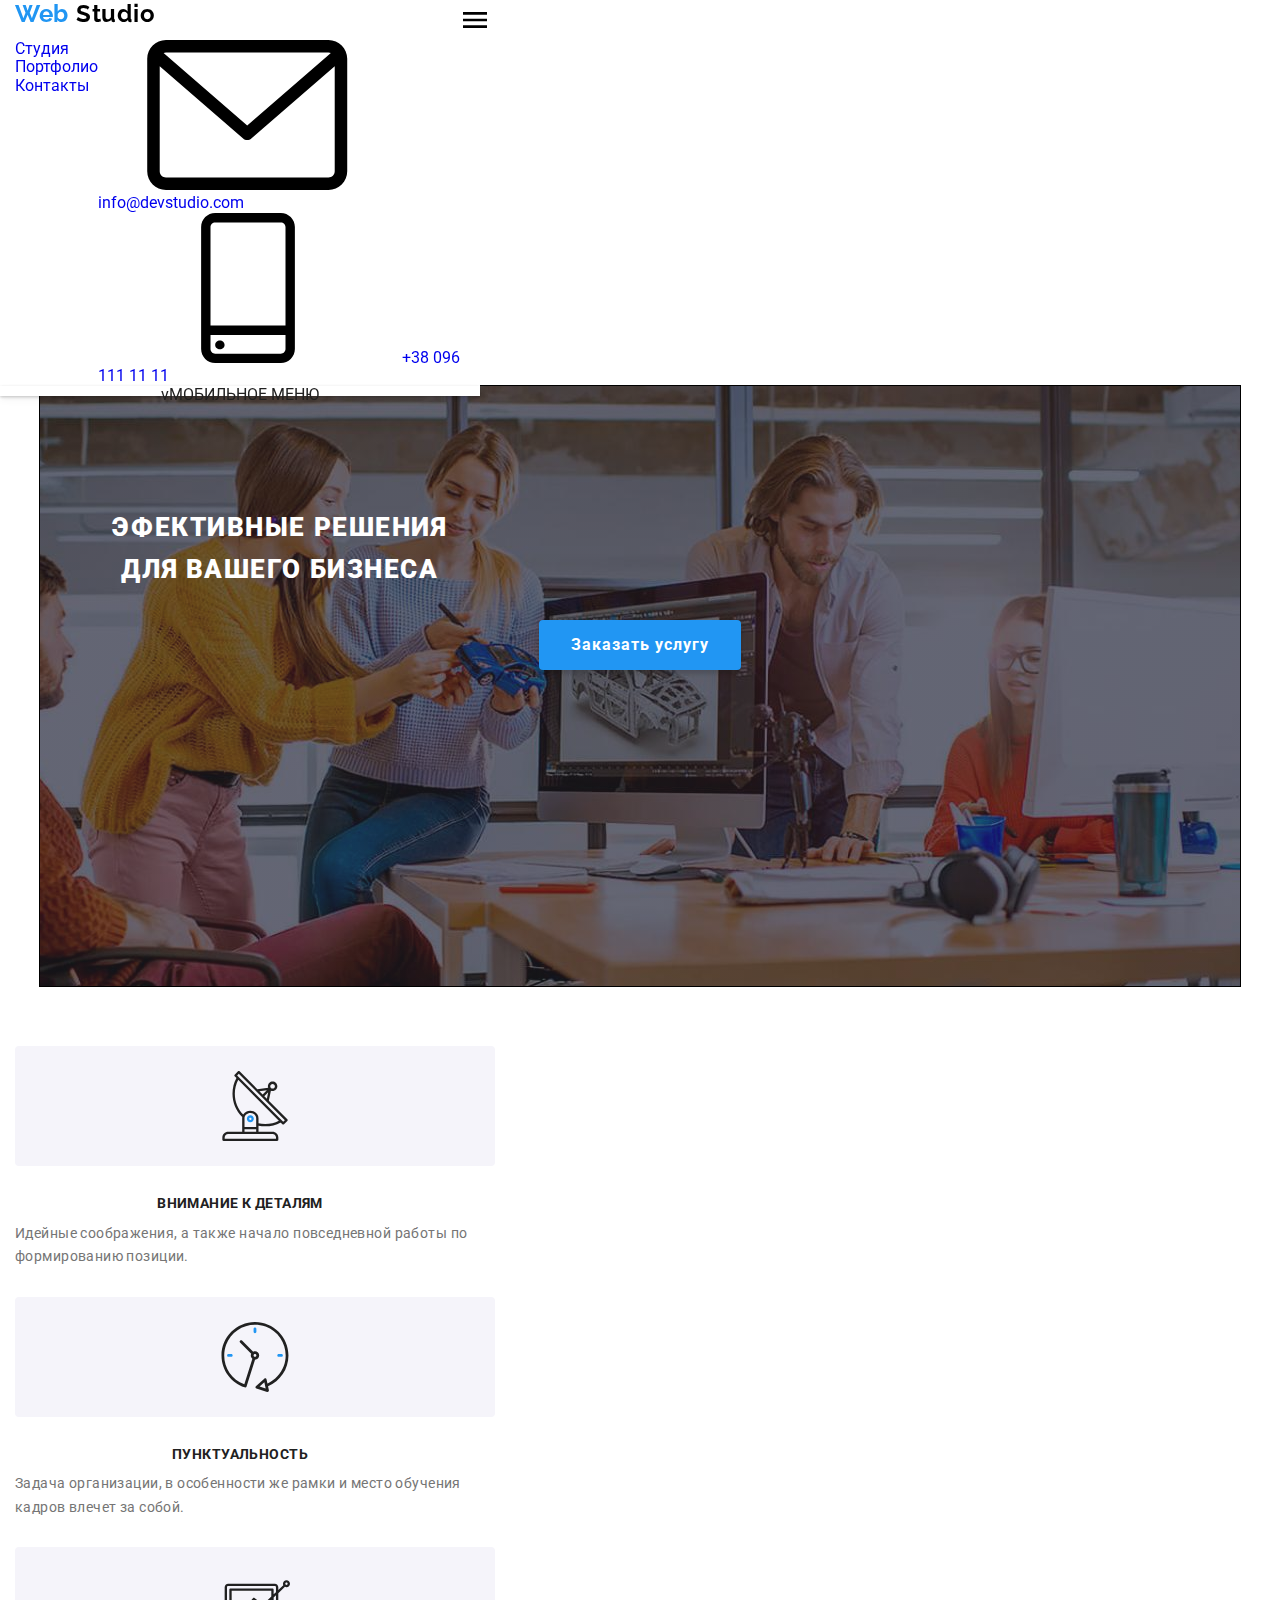
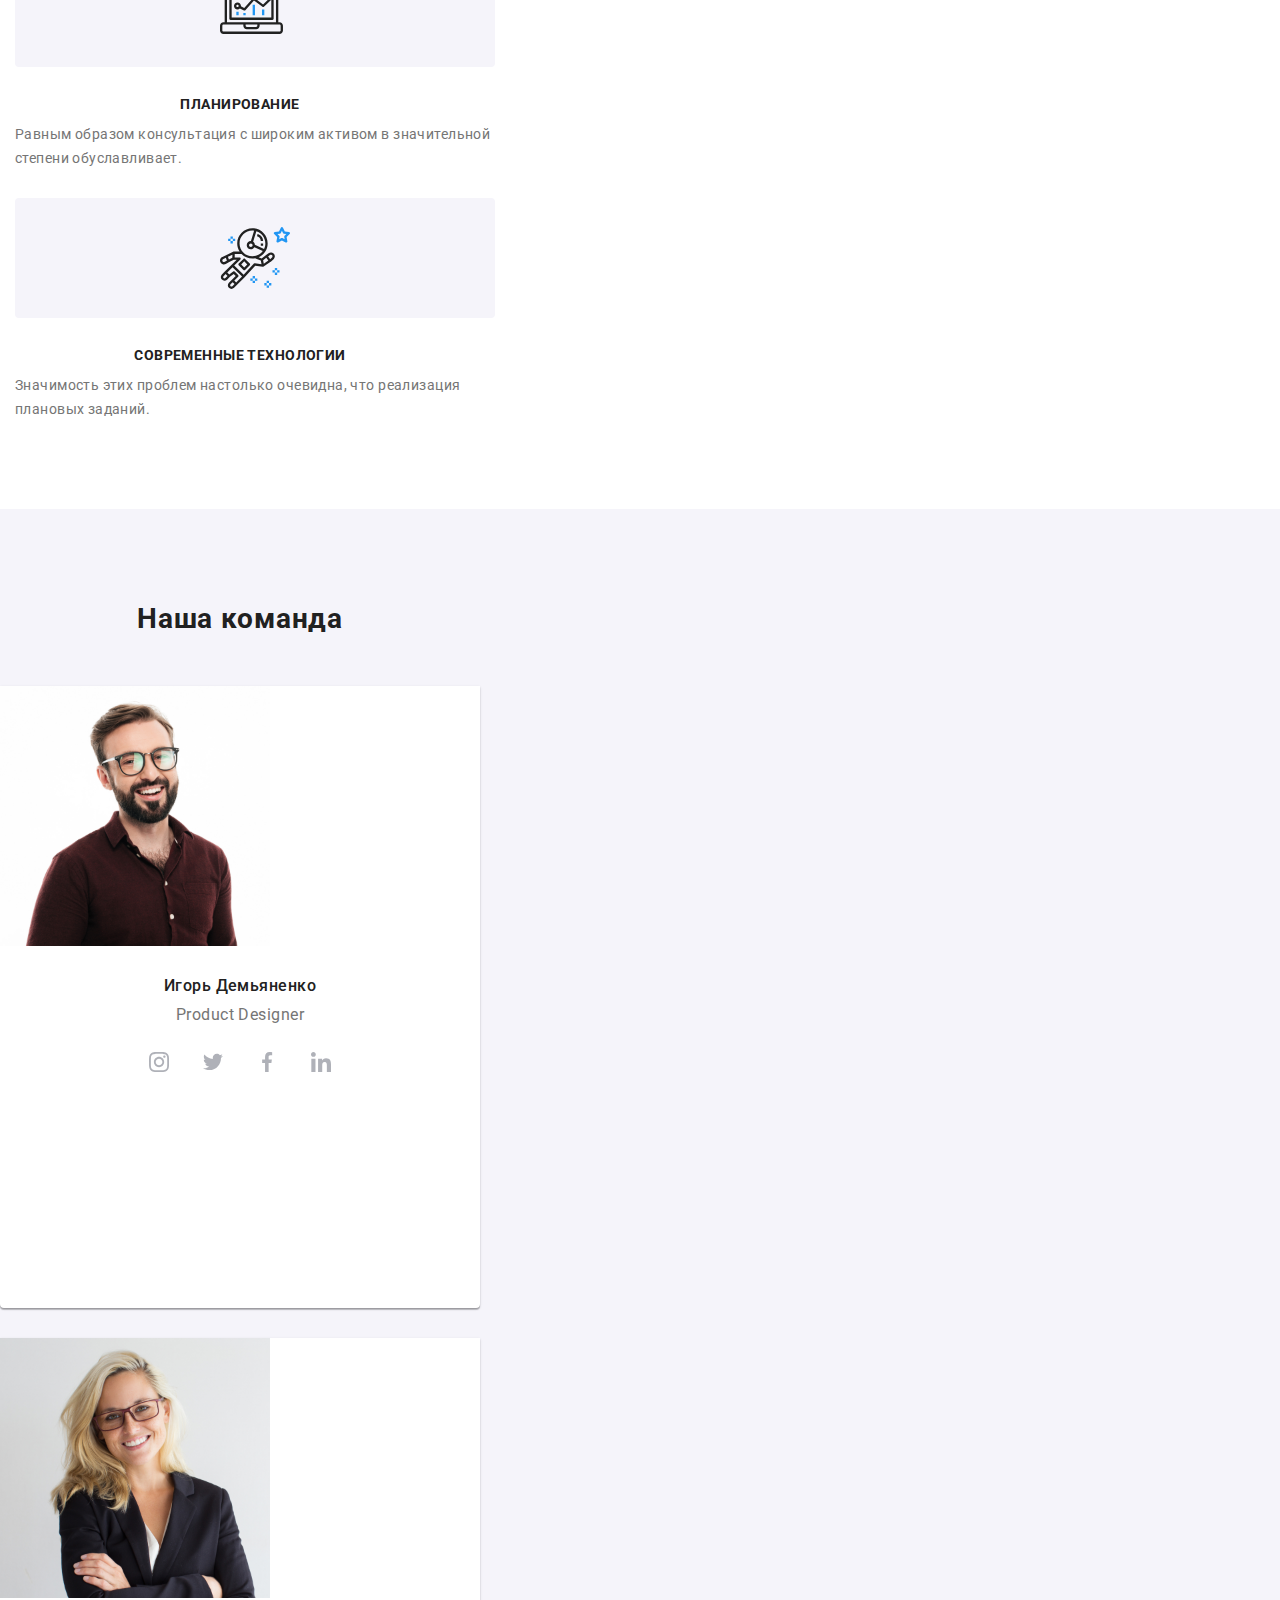
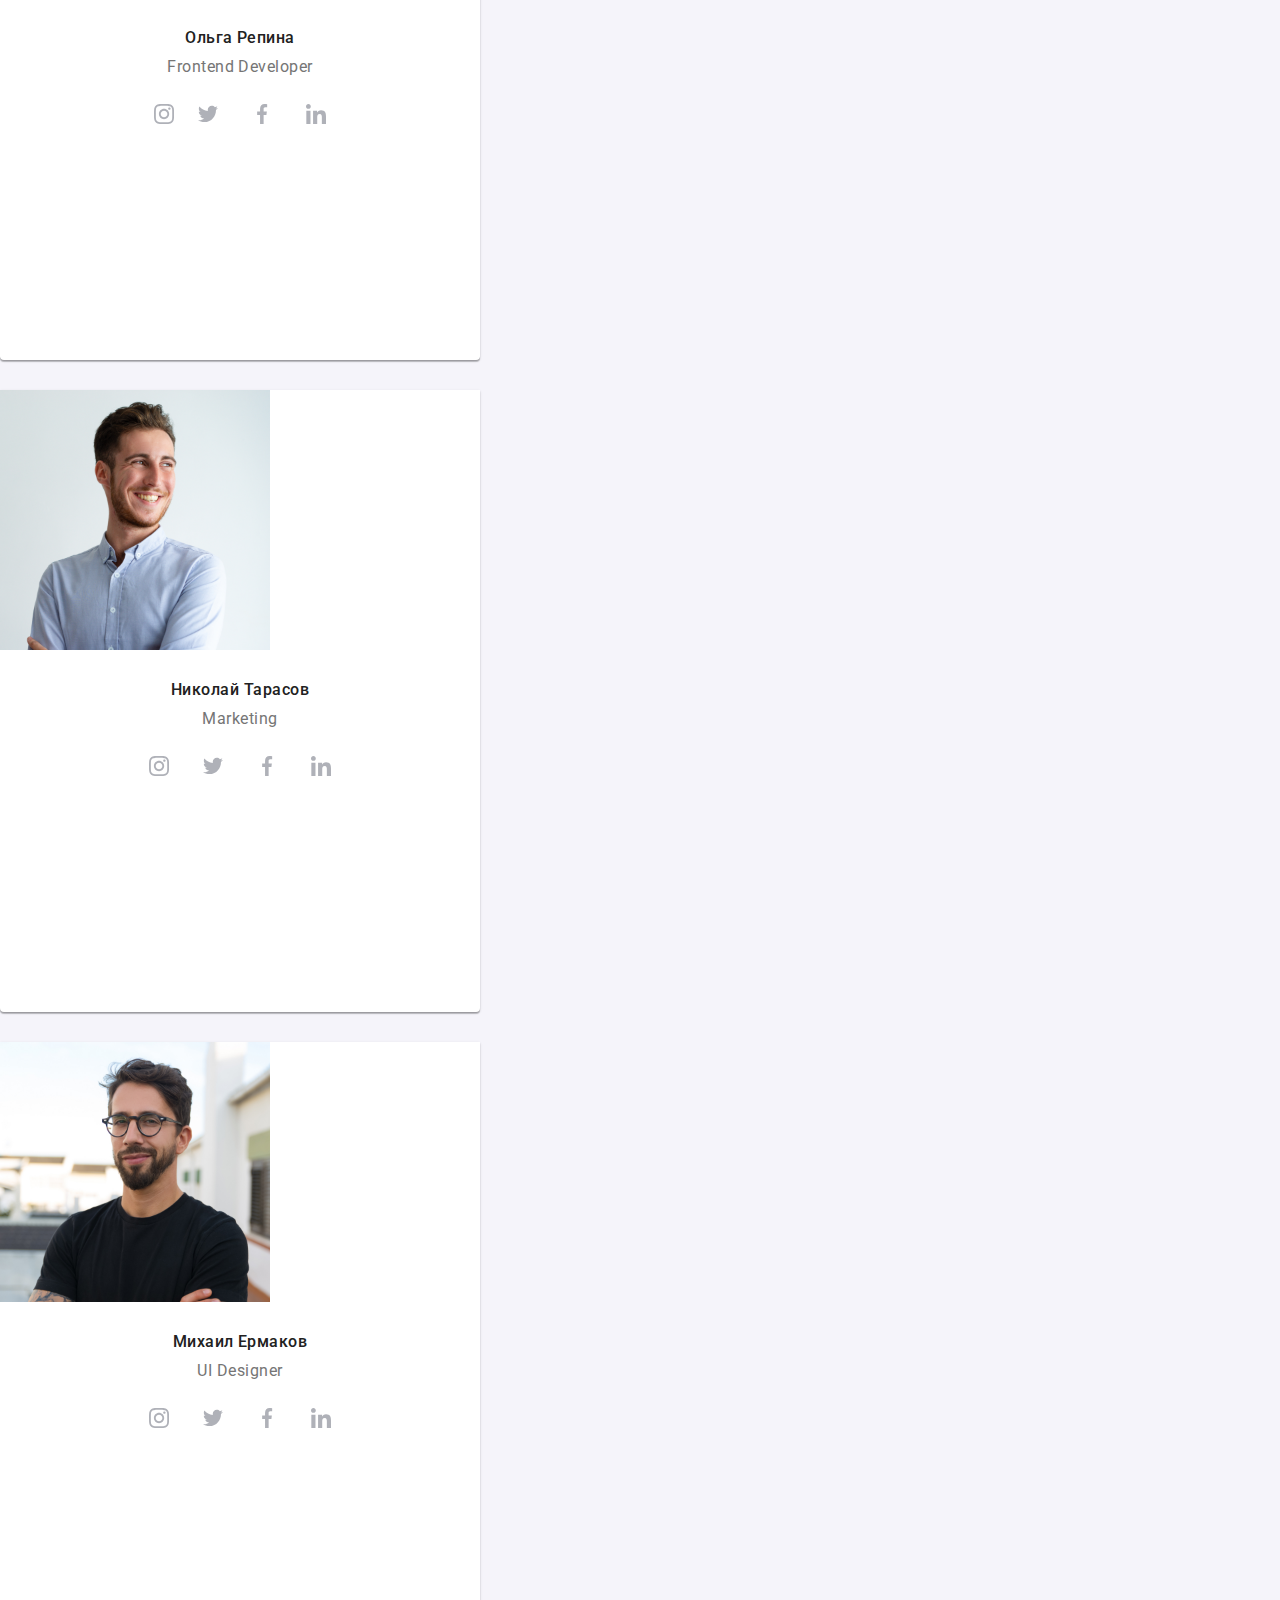
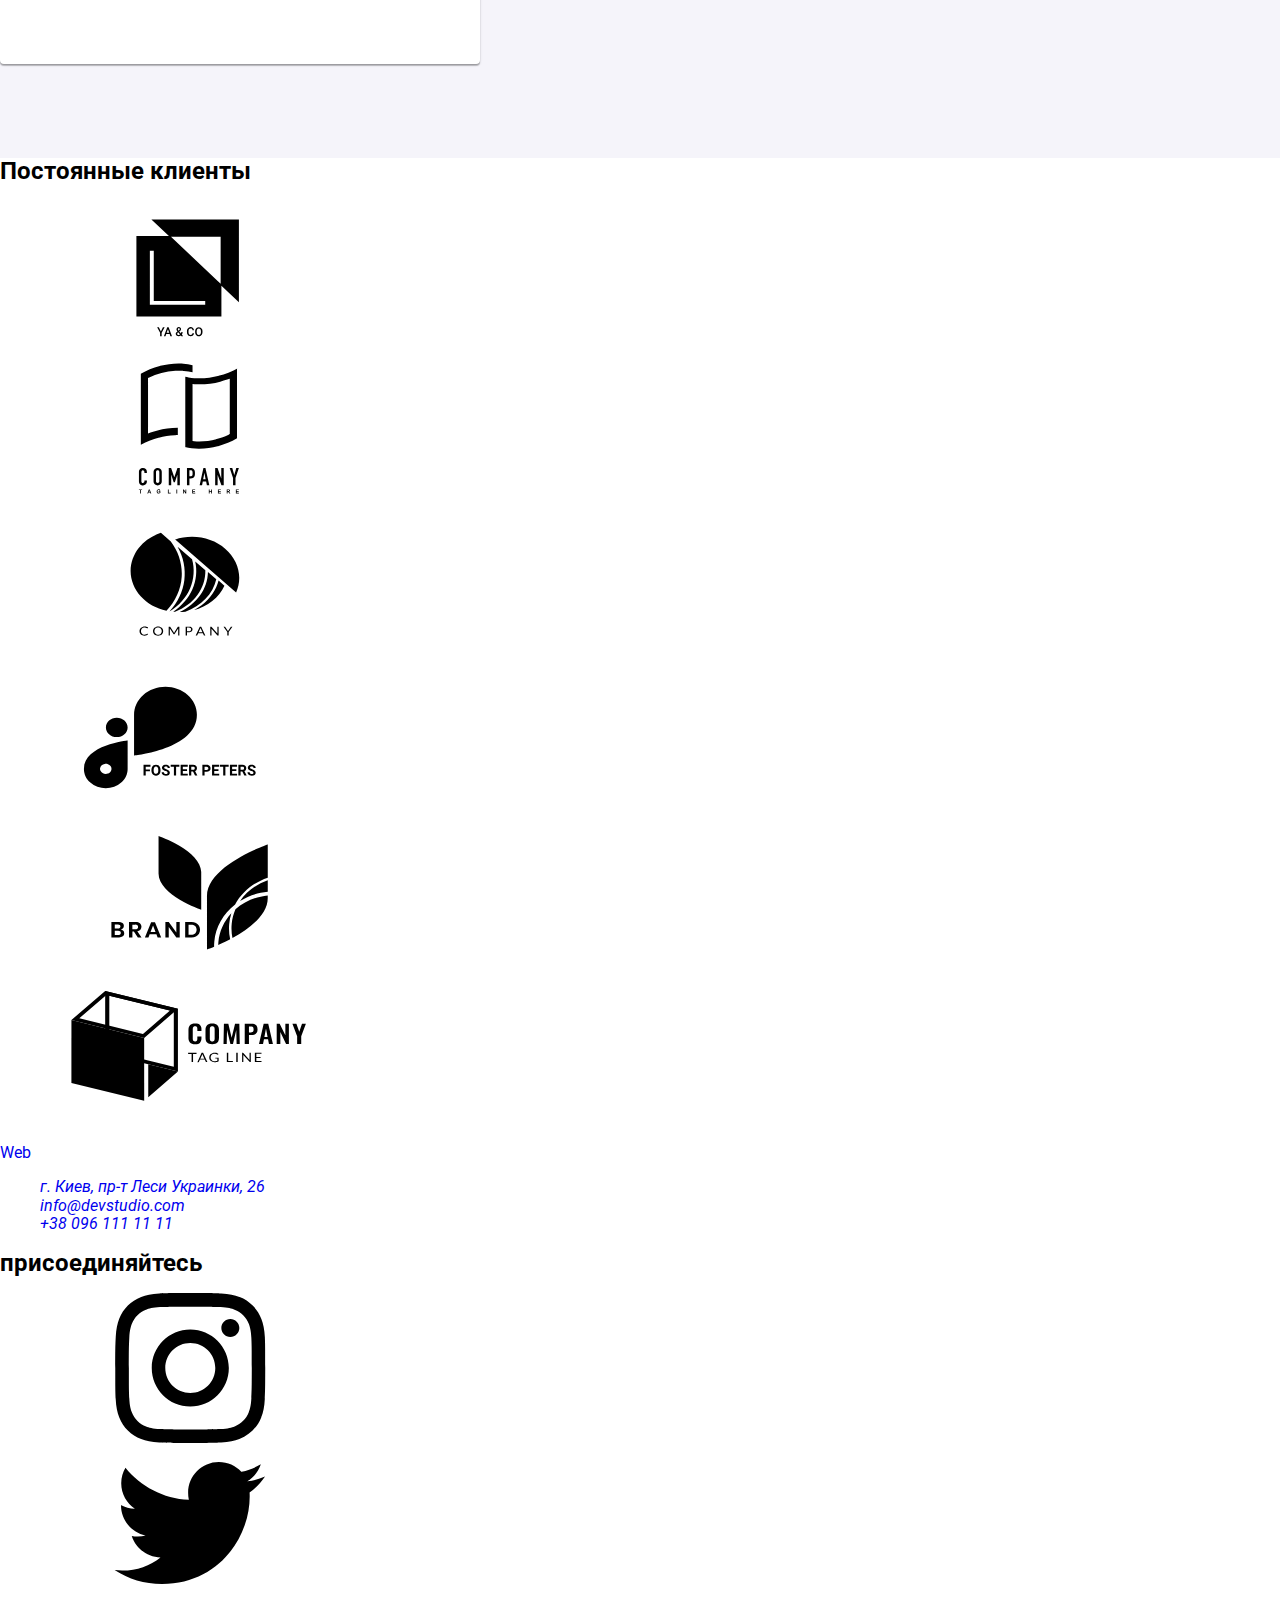
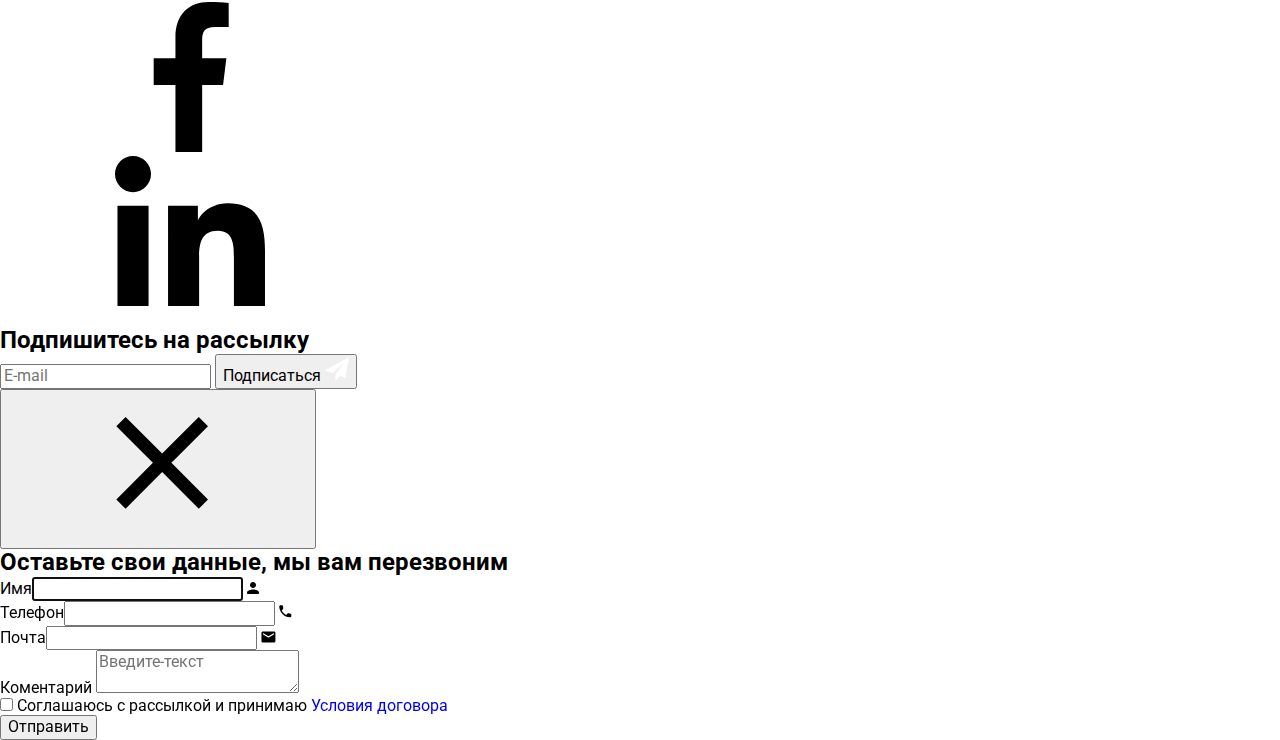
==== commit c50ce116: "й" ====
--- a/index.html
+++ b/index.html
@@ -36,12 +36,14 @@
             <button class="header__menu-button is-open" type="button" >
               <svg class="header__menu-button-svg"
               aria-label="мобильное меню"
+              aria-controls="menu-container"
               aria-expanded="false"
               >
                 <use class="icon-menu" href="./image/Botton-mobile-menu.svg#icon-menu" width="40px", height="40px"></use>
                 <use class="icon-closet" href="./image/Botton-mobile-menu.svg#icon-close"width="40px", height="40px"></use>
               </svg>
             </button>
+            <div class="mobile-menu" id="menu-container" > vМОБИЛЬНОЕ МЕНЮ</div>
           </div>
             <div class="nav__hidden">
              <ul class="header__navigation-list list">
@@ -108,94 +110,27 @@
             <button data-modal-open class="section-hero__button" type="button">Заказать услугу</button>
             <!-- class="button" -->
           </div>
-          <div class="backdrop is-hidden" data-modal>
-            <div class="modal containre-backdrop">
-              <button data-modal-close type="button-closet" class="button-closet">
-              <svg class="closet-svg">
-                <use href="./image/symbol-defs-closet.svg#icon-close"></use>
-              </svg></button>
-                            <!-- Модальное окно -->
-              <div class="modal-div">
-                <h2 class="modal__h2">Оставьте свои данные, мы вам перезвоним</h2>
-                <!-- class="modal-h2" -->
-                <form autocomplete="on">
-                
-
-                <div class="form-grup-name">
-                  <!-- class="form-grup-name" -->
-                  <label class="modal-name" 
-               > <span class="span-label" >Имя</span><input  type="text" 
-               class="input-modal"
-               name="name" 
-                            placeholder=" " 
-                               autofocus>
-                <svg class="maodal-svg" width="12px" height="12px">
-                  <use href="./image/symbol-defs-modal.svg#icon-name"></use>
-                </svg></label>
-               
-              </div>
-                            
-               <div class="form-grup-phone">
-                 <label class="modal-name" 
-              > <span class="span-label" >Телефон</span><input  type="tel"
-              class="input-modal"
-                             name="telephone"
-               id="tel" placeholder=" ">
-               <svg class="maodal-svg" width="13px" height="13px">
-                 <use href="./image/symbol-defs-modal.svg#icon-phone"></use>
-               </svg>         </label>
-              
-              
-              </div>
-
-               <div class="form-grup-mail">
-                 <label class="modal-name"
-                > <span class="span-label" >Почта</span><input  type="email" name="mail" 
-                   class="input-modal"
-                 id="mail" placeholder="">
-                 <svg class="maodal-svg" width="15px" height="12px">
-                <use href="./image/symbol-defs-modal.svg#icon-mail"></use>
-                </svg></label>
-                             </div>
-
-               <div class="form-group-coments">
-                 <label class="modal-name" 
-               for="coment"> <span class="span-label" >Коментарий</span></label>
-                <textarea name="coment"class="input-modal-coment"id="coment"placeholder="Введите-текст"></textarea></div></div>
-
-               <div class="form-grup-checkbox"> 
-                <label class="modal-name-checkbox rel" 
-                for="politika">
-                <input class="checkbox-modal" type="checkbox" 
-                name="" id="politika">
-                Соглашаюсь с рассылкой и принимаю
-                <a href="#"><Span class="contract"> Условия договора</Span></a>
-                <span class="span-checkbox"></span>
-              </label>
-              </div>
-
-               <button class="modal-button-send-form" type="submit">Отправить</button>
-              </form></div>
+         
             </div>
           </div>
         </section>
       </div>
       <!--преимущиства-->
           <section class="section-advantages">
-        <!-- class="section" -->
+        
         <div class="container__section-advantages">
-          <!-- class="container-benefits" -->
+          
           <h2 class="section-advantages__hide">преимущества</h2>
-          <!-- class="hide" -->
+         
           <!--скрыть заголовок-->
           <ul class="section-advantages__list list">
-            <!-- class="Benefits-list list" -->
+          
             <li class="section-advantages__item">
-              <!-- class="list-benefits" -->
+              
               <div class="section-advantages__div">
-                <!-- class="benefits-list-div" -->
-                <svg class="section-advantages__svg">
-                  <!-- class="benefits-list-div-svg" -->
+               
+                <svg class="section-advantages__svg" width="70px" height="70px">
+                 
                   <use href="./image/symbol-defs-best.svg#icon-antenna" ></use>
                 </svg>
               </div>
@@ -211,7 +146,7 @@
               <!-- class="list-benefits" -->
               <div class="section-advantages__div">
                 <!-- class="benefits-list-div" -->
-                <svg class="section-advantages__svg">
+                <svg class="section-advantages__svg" width="70px" height="70px">
                   <!-- class="benefits-list-div-svg" -->
                   <use href="./image/symbol-defs-best.svg#icon-clock" ></use>
                 </svg>
@@ -228,7 +163,7 @@
               <!-- class="list-benefits" -->
               <div class="section-advantages__div">
                 <!-- class="benefits-list-div" -->
-                <svg class="section-advantages__svg">
+                <svg class="section-advantages__svg" width="70px" height="70px">
                   <!-- class="benefits-list-div-svg" -->
                   <use href="./image/symbol-defs-best.svg#icon-diagram" ></use>
                 </svg>
@@ -245,7 +180,7 @@
               <!-- class="list-benefits" -->
               <div class="section-advantages__div">
                 <!-- class="benefits-list-div" -->
-                <svg class="section-advantages__svg">
+                <svg class="section-advantages__svg" width="70px" height="70px">
                   <!-- class="benefits-list-div-svg" -->
                   <use class="image-top" href="./image/symbol-defs-best.svg#icon-astronaut" ></use>
                 </svg>
@@ -263,19 +198,19 @@
       </section>
       <!--чем занимаются-->
       <section class="section-our-work">
-        <!-- class="section-container-what-we-do centr" -->
+        
         <div class="container__section-our-work">
-          <!-- class="container-what-we-do" -->
+   
           <h2 class="section-our-work__title">Чем мы занимаемся</h2>
-          <!-- class="what-we-do" -->
+         
           <ul class="section-our-work__list list">
-            <!-- class="image-first-page list" -->
+           
             <li class="section-our-work__item">
-              <!-- class="img-first" -->
+          
               <a class="section-our-work__link" href="">
-                <!-- class="texte-of-image-work" -->
+              
                 <div class="section-our-work__div">
-                  <!-- class="div-text-image" -->
+              
                   <img
                   src="./img/1.jpg"
                   alt="на столе с ноутбуком и планшетом идет разработка кода"
@@ -283,35 +218,35 @@
                   height="294"
               /></div> 
               <div class="section-our-work__card-design">
-              <!-- class="text-of-image-work-p" -->
+            
             <p class="section-our-work-card-design__text">Десктопные приложения</p>
-            <!-- class="text" -->
+          
                       </div>
         </a>
             </li>
             <li class="section-our-work__item">
-              <!-- class="img-first" -->
+            
               <a class="section-our-work__link" href="#">
-              <!-- class="texte-of-image-work" -->
+            
                 <div class="section-our-work__div">
-                  <!-- class="div-text-image" -->
+          
                   <img src="./img/2.jpg" alt="смартфон в руках на фоне ноутбука и телевизора"
                   width="370"
                   height="294"
               /></div>
               <div class="section-our-work__card-design">
-             <!-- class="text-of-image-work-p" -->
+            
             <p class="section-our-work-card-design__text">Мобильные приложения</p>
-            <!-- class="text" -->
+         
                       </div>
           </a>
             </li>
             <li class="section-our-work__item">
-              <!-- class="img-first" -->
+            
               <a class="section-our-work__link" href="#">
-               <!-- class="texte-of-image-work" -->
+         
                 <div class="section-our-work__div">
-               <!-- class="div-text-image" -->
+    
                 <img src="./img/3.jpg" alt="геометорическая фигура на экране планшета в руках"
                   width="370"
                   height="294"
@@ -780,6 +715,74 @@
         </ul> -->
       
     </div> </footer>
+    <div class="backdrop is-hidden" data-modal>
+      <div class="modal containre-backdrop">
+        <button data-modal-close type="button-closet" class="button-closet">
+        <svg class="closet-svg">
+          <use href="./image/symbol-defs-closet.svg#icon-close"></use>
+        </svg></button>
+                      <!-- Модальное окно -->
+        <div class="modal-div">
+          <h2 class="modal__h2">Оставьте свои данные, мы вам перезвоним</h2>
+          <!-- class="modal-h2" -->
+          <form autocomplete="on">
+          
+
+          <div class="form-grup-name">
+            <!-- class="form-grup-name" -->
+            <label class="modal-name" 
+         > <span class="span-label" >Имя</span><input  type="text" 
+         class="input-modal"
+         name="name" 
+                      placeholder=" " 
+                         autofocus>
+          <svg class="maodal-svg" width="12px" height="12px">
+            <use href="./image/symbol-defs-modal.svg#icon-name"></use>
+          </svg></label>
+         
+        </div>
+                      
+         <div class="form-grup-phone">
+           <label class="modal-name" 
+        > <span class="span-label" >Телефон</span><input  type="tel"
+        class="input-modal"
+                       name="telephone"
+         id="tel" placeholder=" ">
+         <svg class="maodal-svg" width="13px" height="13px">
+           <use href="./image/symbol-defs-modal.svg#icon-phone"></use>
+         </svg>         </label>
+        
+        
+        </div>
+
+         <div class="form-grup-mail">
+           <label class="modal-name"
+          > <span class="span-label" >Почта</span><input  type="email" name="mail" 
+             class="input-modal"
+           id="mail" placeholder="">
+           <svg class="maodal-svg" width="15px" height="12px">
+          <use href="./image/symbol-defs-modal.svg#icon-mail"></use>
+          </svg></label>
+                       </div>
+
+         <div class="form-group-coments">
+           <label class="modal-name" 
+         for="coment"> <span class="span-label" >Коментарий</span></label>
+          <textarea name="coment"class="input-modal-coment"id="coment"placeholder="Введите-текст"></textarea></div></div>
+
+         <div class="form-grup-checkbox"> 
+          <label class="modal-name-checkbox rel" 
+          for="politika">
+          <input class="checkbox-modal" type="checkbox" 
+          name="" id="politika">
+          Соглашаюсь с рассылкой и принимаю
+          <a href="#"><Span class="contract"> Условия договора</Span></a>
+          <span class="span-checkbox"></span>
+        </label>
+        </div>
+
+         <button class="modal-button-send-form" type="submit">Отправить</button>
+        </form></div>
     <script src="./js/modal.js"></script>
   </body>
 </html>
--- a/css/main.min.css
+++ b/css/main.min.css
@@ -1,2 +1,2 @@
-*,*::before,*::after{-webkit-box-sizing:border-box;box-sizing:border-box}html,body{margin:0px;padding:0px}html{-webkit-box-sizing:border-box;box-sizing:border-box}*,*::after,*::before{-webkit-box-sizing:inherit;box-sizing:inherit}h1,h2,h3,h4,h5,h6,p{margin:0}.list{list-style:none;padding:0;margin:0}.link{text-decoration:none;color:inherit}img{display:block;max-width:100%;height:auto}a{text-decoration:none}.body{font-family:Roboto, sans-serif;font-style:normal;background:#ffffff}ul{list-style:none}ul{color:#000;list-style:none}.container-header{padding-left:15px;padding-right:15px;margin-left:auto;margin-right:auto}.header{background:#ffffff;color:#212121}@media screen and (min-width: 480px){.header{width:480px}}.header__logl_botton{display:-webkit-box;display:-ms-flexbox;display:flex}@media screen and (min-width: 480px){.header__logl_botton{width:480px}}.header__menu-button{display:-webkit-inline-box;display:-ms-inline-flexbox;display:inline-flex;border:0;width:40px;height:40px;padding:0px;margin-left:241px;background-color:#fff}.header__menu-button :hover,.header__menu-button :focus,.header__menu-button :active{fill:#2196f3}.header__menu-button .icon-closet{display:none}.header__menu-button .is-open .icon-closet{display:block}.header__menu-button .is-open .icon-menu{display:none}.header__menu-button-svg{fill:black;width:40px;height:40px}.header__menu-button-svg :hover,.header__menu-button-svg :focus,.header__menu-button-svg :active{fill:#2196f3}@media screen and (min-width: 480px){.header__menu-button-svg{width:480px}}@media screen and (min-width: 1px){.nav__hidden{display:none}}@media screen and (min-width: 768px){.nav__hidden{display:-webkit-box;display:-ms-flexbox;display:flex}}@media screen and (min-width: 1200px){.nav__hidden{display:-webkit-box;display:-ms-flexbox;display:flex}}.header__logo{font-style:normal;font-family:Raleway;font-size:26px;font-weight:700;line-height:1.19;letter-spacing:0.03em}@media screen and (min-width: 480px){.header__logo{width:480px;font-size:24px;line-height:1.16}}.logo__color{color:#2196f3}@media screen and (min-width: 480px){.logo__color{width:480px}}.logo__color-a,.web-color-a{color:#000000}@media screen and (min-width: 480px){.logo__color-a,.web-color-a{width:480px}}.footer__web-color-b{color:#ffffff}@media screen and (min-width: 480px){.footer__web-color-b{width:480px}}
+*,*::before,*::after{-webkit-box-sizing:border-box;box-sizing:border-box}html,body{margin:0px;padding:0px}html{-webkit-box-sizing:border-box;box-sizing:border-box}*,*::after,*::before{-webkit-box-sizing:inherit;box-sizing:inherit}h1,h2,h3,h4,h5,h6,p{margin:0}.list{list-style:none;padding:0;margin:0}.link{text-decoration:none;color:inherit}img{display:block;max-width:100%;height:auto}a{text-decoration:none}.body{font-family:Roboto, sans-serif;font-style:normal;background:#ffffff}ul{list-style:none}ul{color:#000;list-style:none}.container-header{padding-left:15px;padding-right:15px;margin-left:auto;margin-right:auto}.header{background:#ffffff;color:#212121}@media screen and (min-width: 480px){.header{width:480px;position:relative}}.header__logl_botton{display:-webkit-box;display:-ms-flexbox;display:flex}@media screen and (min-width: 480px){.header__logl_botton{width:480px}}.header__menu-button{display:-webkit-inline-box;display:-ms-inline-flexbox;display:inline-flex;border:0;width:40px;height:40px;padding:0px;margin-left:241px;background-color:#fff}.header__menu-button :hover,.header__menu-button :focus,.header__menu-button :active{fill:#2196f3}.header__menu-button .icon-closet{display:none}.header__menu-button .is-open .icon-closet{display:block}.header__menu-button .is-open .icon-menu{display:none}.header__menu-button-svg{fill:black;width:40px;height:40px}.header__menu-button-svg :hover,.header__menu-button-svg :focus,.header__menu-button-svg :active{fill:#2196f3}@media screen and (min-width: 480px){.header__menu-button-svg{width:480px}}@media screen and (min-width: 1px){.nav__hidden{display:none}}@media screen and (min-width: 768px){.nav__hidden{display:-webkit-box;display:-ms-flexbox;display:flex}}@media screen and (min-width: 1200px){.nav__hidden{display:-webkit-box;display:-ms-flexbox;display:flex}}.mobile-menu{position:absolute;top:100%;left:0;width:100%;background:#FFFFFF;-webkit-box-shadow:0px 4px 8px rgba(0,0,0,0.04),0px 2px 4px rgba(0,0,0,0.08),0px 1px 3px rgba(0,0,0,0.16);box-shadow:0px 4px 8px rgba(0,0,0,0.04),0px 2px 4px rgba(0,0,0,0.08),0px 1px 3px rgba(0,0,0,0.16);text-align:center;height:10px}.header__logo{font-style:normal;font-family:Raleway;font-size:26px;font-weight:700;line-height:1.19;letter-spacing:0.03em}@media screen and (min-width: 480px){.header__logo{width:480px;font-size:24px;line-height:1.16}}.logo__color{color:#2196f3}@media screen and (min-width: 480px){.logo__color{width:480px}}.logo__color-a,.web-color-a{color:#000000}@media screen and (min-width: 480px){.logo__color-a,.web-color-a{width:480px}}.footer__web-color-b{color:#ffffff}@media screen and (min-width: 480px){.footer__web-color-b{width:480px}}.section-advantages__hide{display:none}.section-advantages{background:#ffffff;padding-top:60px;padding-bottom:60px;margin:0px}@media screen and (min-width: 480px){.section-advantages{width:480px}}.section-advantages__list{margin-left:auto;margin-right:auto;padding:0px}.section-advantages__item{margin-right:30px}.section-advantages__item :last-child{margin-right:0px}@media screen and (min-width: 480px){.section-advantages__item{margin-right:0px}}.section-advantages__div{-webkit-box-pack:center;-ms-flex-pack:center;justify-content:center;-webkit-box-align:center;-ms-flex-align:center;align-items:center;width:270px;height:120px;background-color:#F5F4FA;border-radius:4px;margin:0px;display:-webkit-box;display:-ms-flexbox;display:flex}@media screen and (min-width: 480px){.section-advantages__div{width:480px;margin-right:0px;width:100%;margin-left:15px;margin-right:15px}}.section-advantages__svg{display:-webkit-box;display:-ms-flexbox;display:flex;width:70px;height:70px;margin:0px}@media screen and (min-width: 480px){.section-advantages__svg{width:480px}}.section-advantages__card-title{padding-top:30px;font-weight:700;font-size:14px;line-height:1.42;letter-spacing:0.03em;text-transform:uppercase;color:#212121;color:#212121;margin-top:0;margin-bottom:10px}@media screen and (min-width: 480px){.section-advantages__card-title{width:480px;font-weight:bold;font-size:14px;line-height:1.14;text-align:center;letter-spacing:0.03em;text-transform:uppercase;color:#212121}}.section-advantages__card-text{color:#757575;margin-right:30px;width:270px;height:75px;font-size:14px;line-height:1.71;letter-spacing:0.03em;color:#757575;margin-right:15px;margin-left:15px}@media screen and (min-width: 480px){.section-advantages__card-text{width:480px;font-weight:normal;font-size:14px;line-height:1.71;letter-spacing:0.03em;color:#757575}}p{margin-bottom:0;margin-top:0}.name{padding-bottom:200px;padding-top:200px;background:#2f303a;color:#fff;text-align:center}.section-hero{height:600px;margin-left:auto;margin-right:auto;outline:1px solid black;max-width:100%;background-image:-webkit-gradient(linear, left top, right top, from(rgba(47,48,58,0.4)), to(rgba(47,48,58,0.4))),url(../image/Hero.jpg);background-image:linear-gradient(to right, rgba(47,48,58,0.4), rgba(47,48,58,0.4)),url(../image/Hero.jpg);background-repeat:no-repeat;background-size:cover;background-position:center}@media screen and (min-width: 480px){.section-hero{width:480px;height:400px}}@media screen and (min-width: 768px){.section-hero{width:768px;height:600px}}@media screen and (min-width: 1200px){.section-hero{width:1200px;height:600px}}.section-hero__title-hero{margin-bottom:30px;margin-top:0;font-family:Roboto;font-style:normal;font-weight:900;font-size:44px;line-height:1.36;letter-spacing:0.06em;text-transform:uppercase;color:#ffffff;margin-top:0}@media screen and (min-width: 480px){.section-hero__title-hero{width:480px;font-weight:900;font-size:26px;line-height:1.62;text-align:center;letter-spacing:0.06em;text-transform:uppercase;color:#FFFFFF;margin-top:-80px}}.section-hero__button{display:inline-block;border:none;color:#fff;background-color:#2196f3;font-family:Roboto;font-style:normal;font-weight:700;font-size:16px;line-height:1.88;display:-webkit-box;display:-ms-flexbox;display:flex;-webkit-box-align:center;-ms-flex-align:center;align-items:center;text-align:center;letter-spacing:0.06em;min-width:200px;height:50px;left:700px;top:430px;-webkit-box-shadow:0px 4px 4px rgba(0,0,0,0.15);box-shadow:0px 4px 4px rgba(0,0,0,0.15);border-radius:4px;padding:10px 32px;margin-right:auto;margin-left:auto;padding:10px 32px;margin-bottom:118px}.section-our-team{background:#F5F4FA}.section-our-team__title{font-weight:700;font-size:36px;line-height:1.17;text-align:center;letter-spacing:0.03em;color:#212121;margin-top:0px;margin-bottom:50px;background:#f5f4fa;padding-top:94px}@media screen and (min-width: 480px){.section-our-team__title{width:480px;font-weight:700;font-size:28px;line-height:1.17;text-align:center;letter-spacing:0.03em;color:#212121}}.section-our-team__title-name{padding-top:0px;padding-bottom:10px;font-weight:500;font-size:16px;line-height:1.19;text-align:center;letter-spacing:0.03em;color:#212121}.section-our-team__text-spetikatoon{padding-top:0px}.section-our-team__list{display:-webkit-box;display:-ms-flexbox;display:flex;padding:0px;padding-bottom:94px}@media screen and (min-width: 480px){.section-our-team__list{width:480px;display:block}}.section-our-team__item,.section-our-team__item-a{border-radius:0px 0px 4px 4px;background:#ffffff;-webkit-box-shadow:0px 1px 3px rgba(0,0,0,0.12),0px 1px 1px rgba(0,0,0,0.14),0px 2px 1px rgba(0,0,0,0.2);box-shadow:0px 1px 3px rgba(0,0,0,0.12),0px 1px 1px rgba(0,0,0,0.14),0px 2px 1px rgba(0,0,0,0.2);width:270px;height:428px}@media screen and (min-width: 480px){.section-our-team__item,.section-our-team__item-a{width:480px;height:622px;padding-bottom:30px}}.section-our-team__item{margin-right:30px}@media screen and (min-width: 480px){.section-our-team__item{width:480px;margin-right:0px;margin-bottom:30px}}.section-our-team__item-a{margin-right:0px}.section-our-team__text-spetikatoon{font-size:16px;line-height:1.19;text-align:center;letter-spacing:0.03em;color:#757575}.section-our-team__spetifikation{padding:30px 32px}.section-our-team__photo{padding-top:0px;padding-bottom:0px;margin-right:0px}.section-our-team__list-contacts{display:-webkit-box;display:-ms-flexbox;display:flex;margin-top:16px;margin-bottom:30px}.section-our-team__list-contacts :last-child{margin-right:0px}.section-our-team__list-contacts{display:-webkit-box;display:-ms-flexbox;display:flex;-webkit-box-align:center;-ms-flex-align:center;align-items:center;-webkit-box-pack:center;-ms-flex-pack:center;justify-content:center;padding:0px;margin-top:16px}.section-our-team__item-contacts{padding:0px;border:none;-webkit-box-pack:center;-ms-flex-pack:center;justify-content:center;background-color:#fff;margin-right:10px;fill:#AFB1B8}.section-our-team__item-contacts :hover,.section-our-team__item-contacts :focus{background-color:#2196f3;fill:#F5F4FA}.section-our-team__link-contacts{display:-webkit-box;display:-ms-flexbox;display:flex;-webkit-box-pack:center;-ms-flex-pack:center;justify-content:center;-webkit-box-align:center;-ms-flex-align:center;align-items:center;display:block;border-radius:50%;width:44px;height:44px;background-color:#ffffff;fill:#AFB1B8;-webkit-transition:background-color 250ms cubic-bezier(0.4, 0, 0.2, 1),fill 250ms cubic-bezier(0.4, 0, 0.2, 1);transition:background-color 250ms cubic-bezier(0.4, 0, 0.2, 1),fill 250ms cubic-bezier(0.4, 0, 0.2, 1)}.section-our-team__svg-contacts{width:20px;height:20px;margin:12px}.section-our-work{padding-bottom:94px}@media screen and (min-width: 480px){.section-our-work{width:480px;display:none}}
 /*# sourceMappingURL=main.min.css.map */